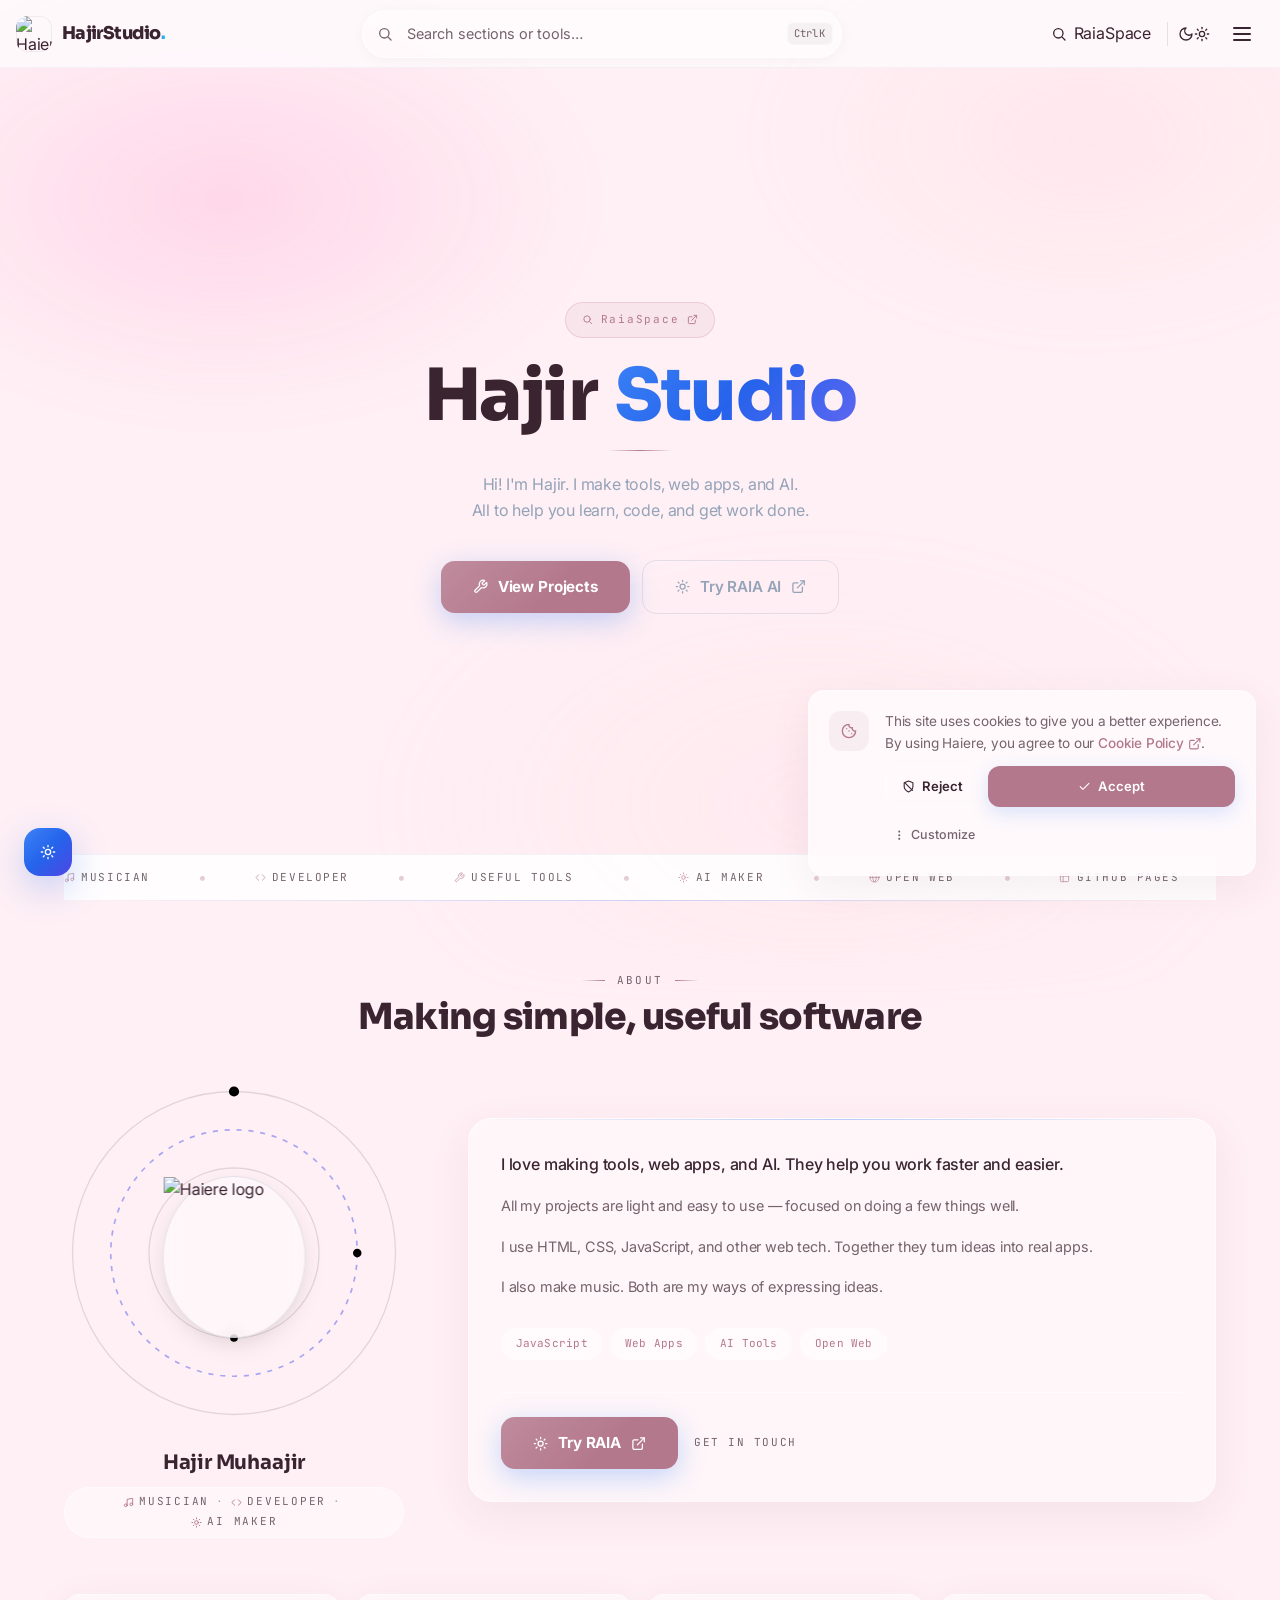
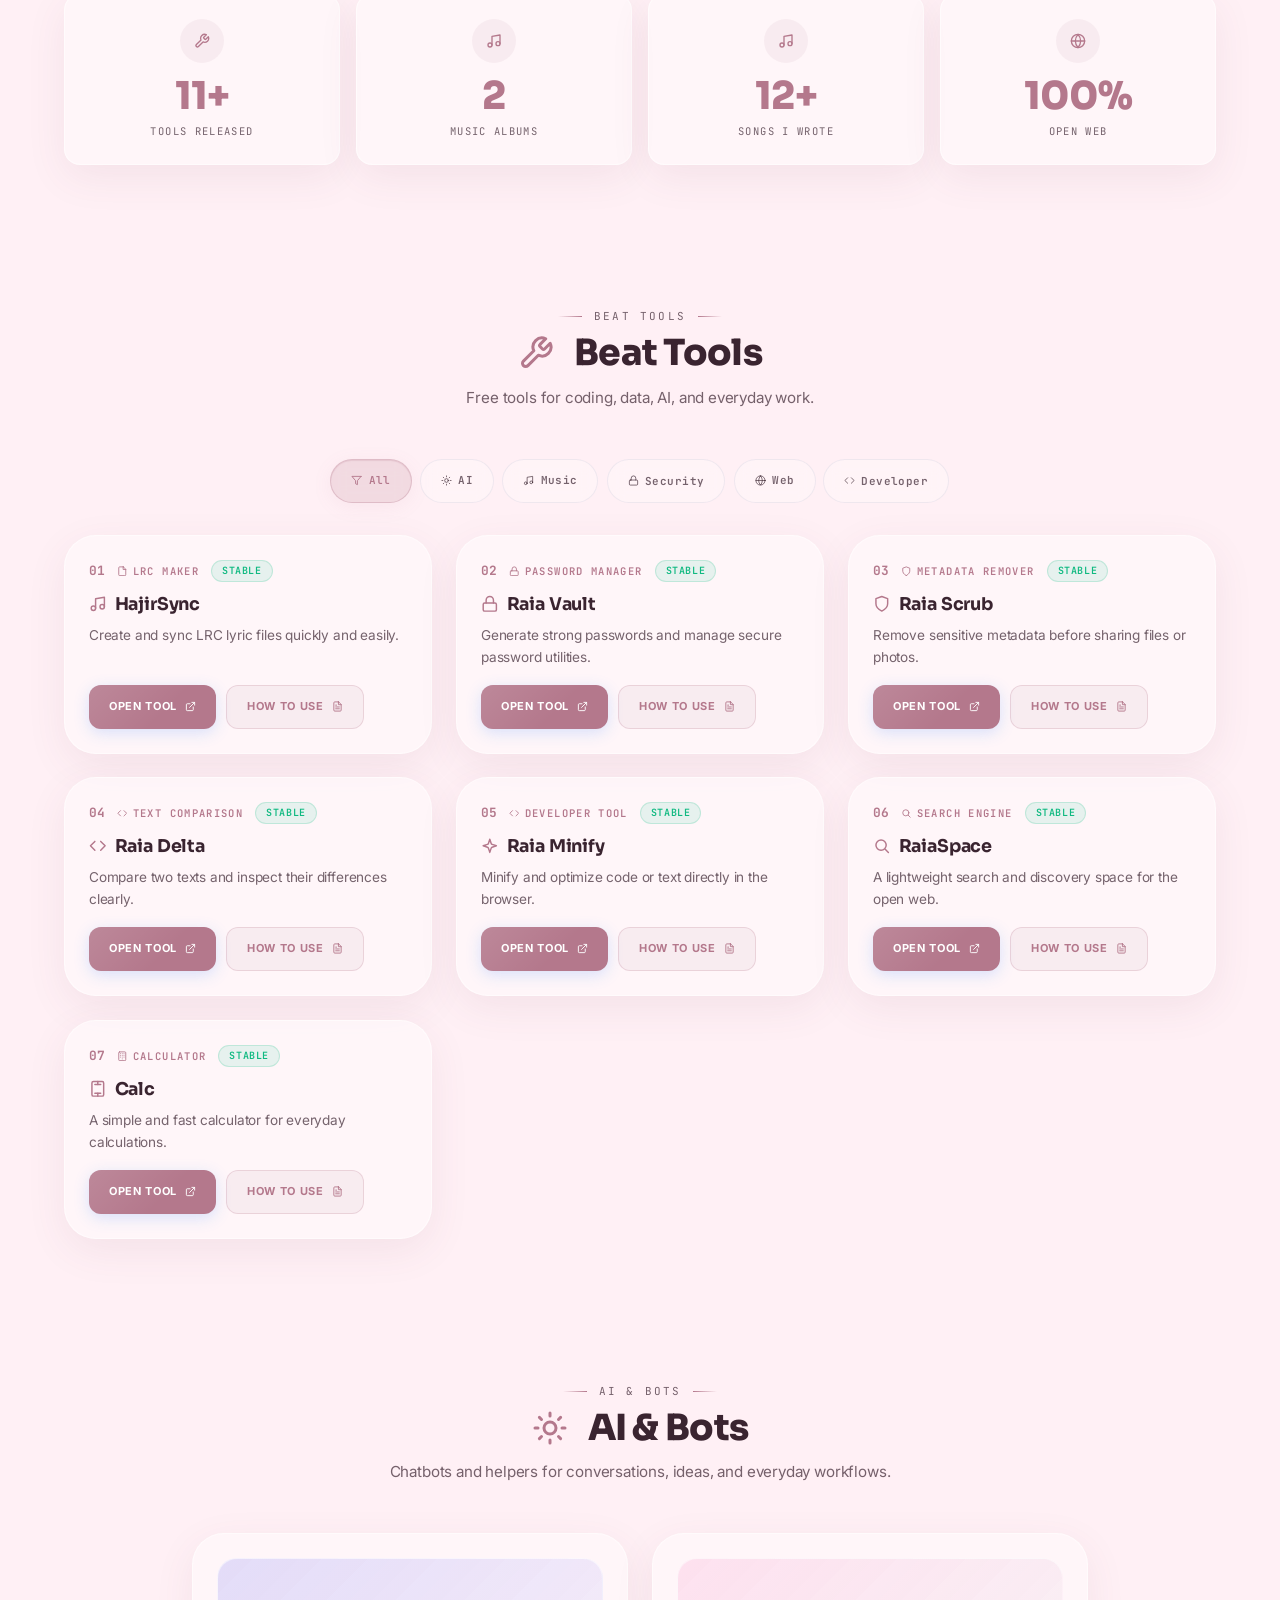
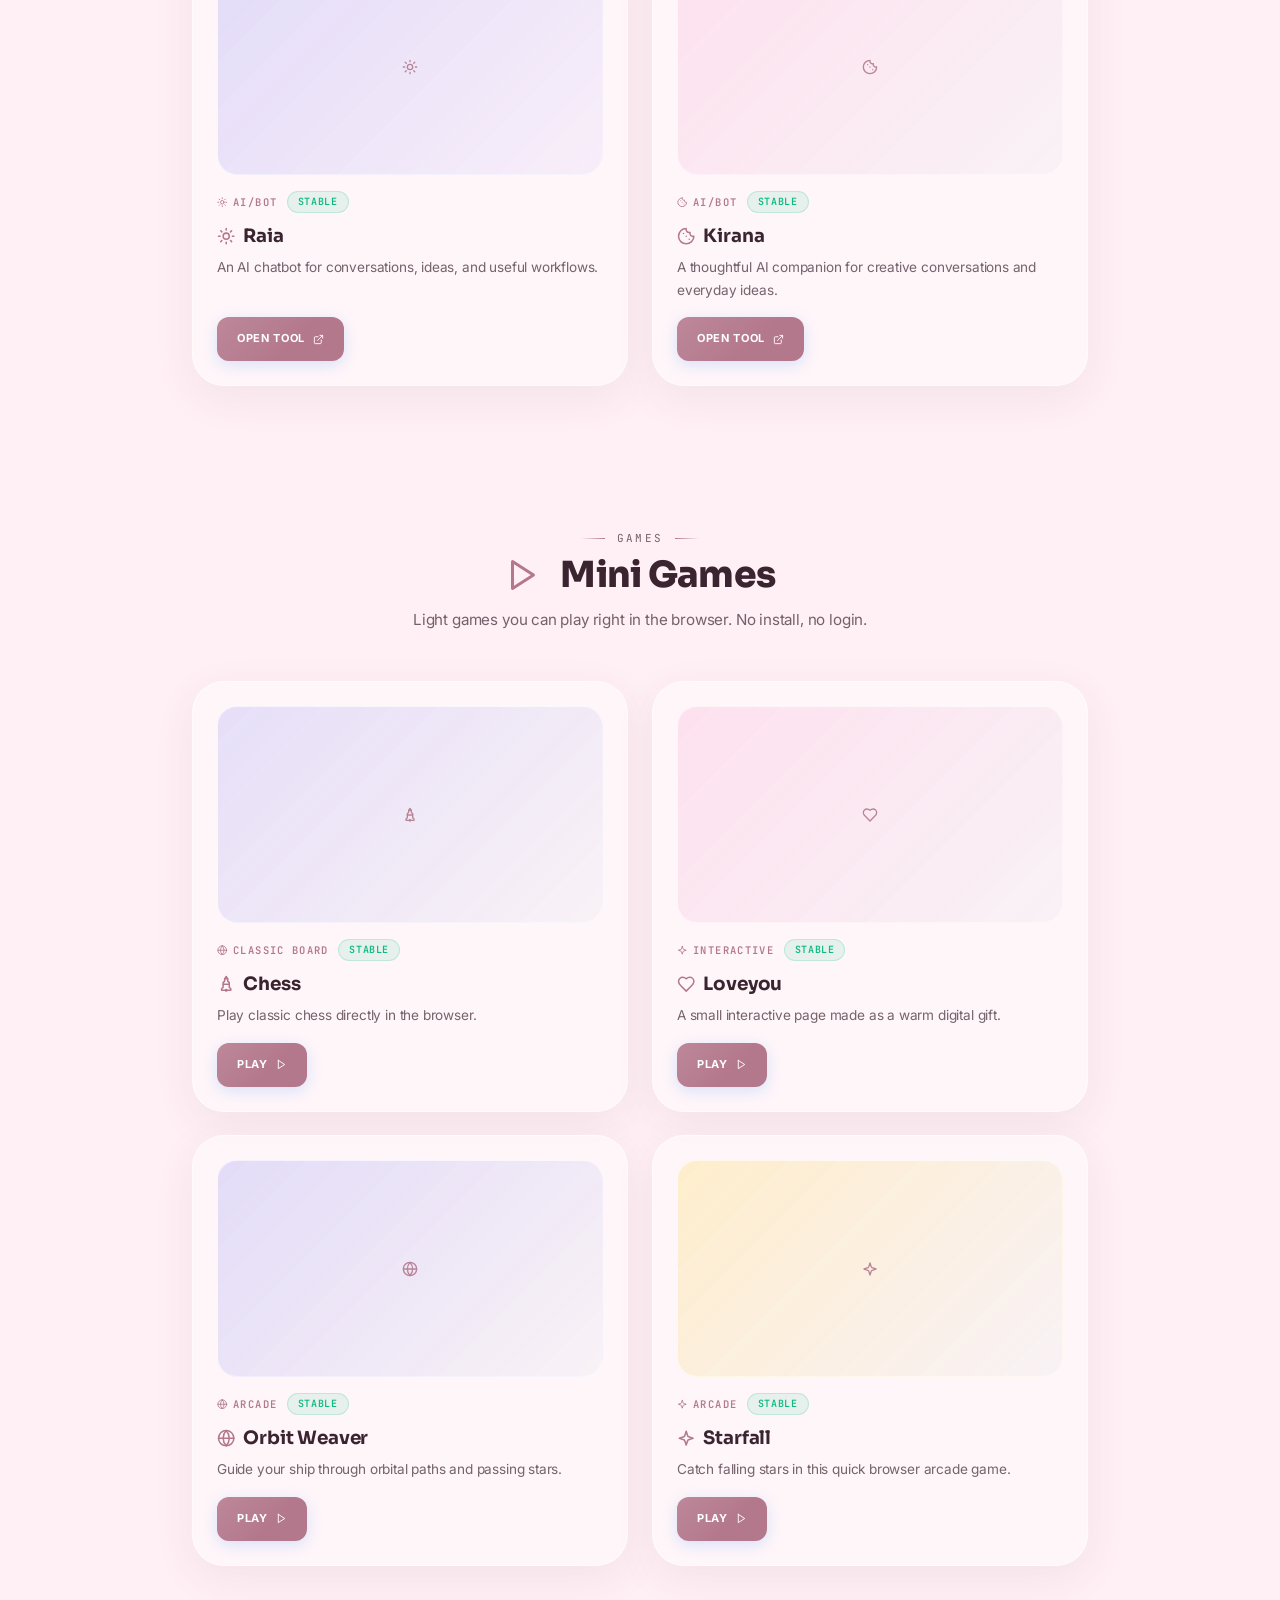
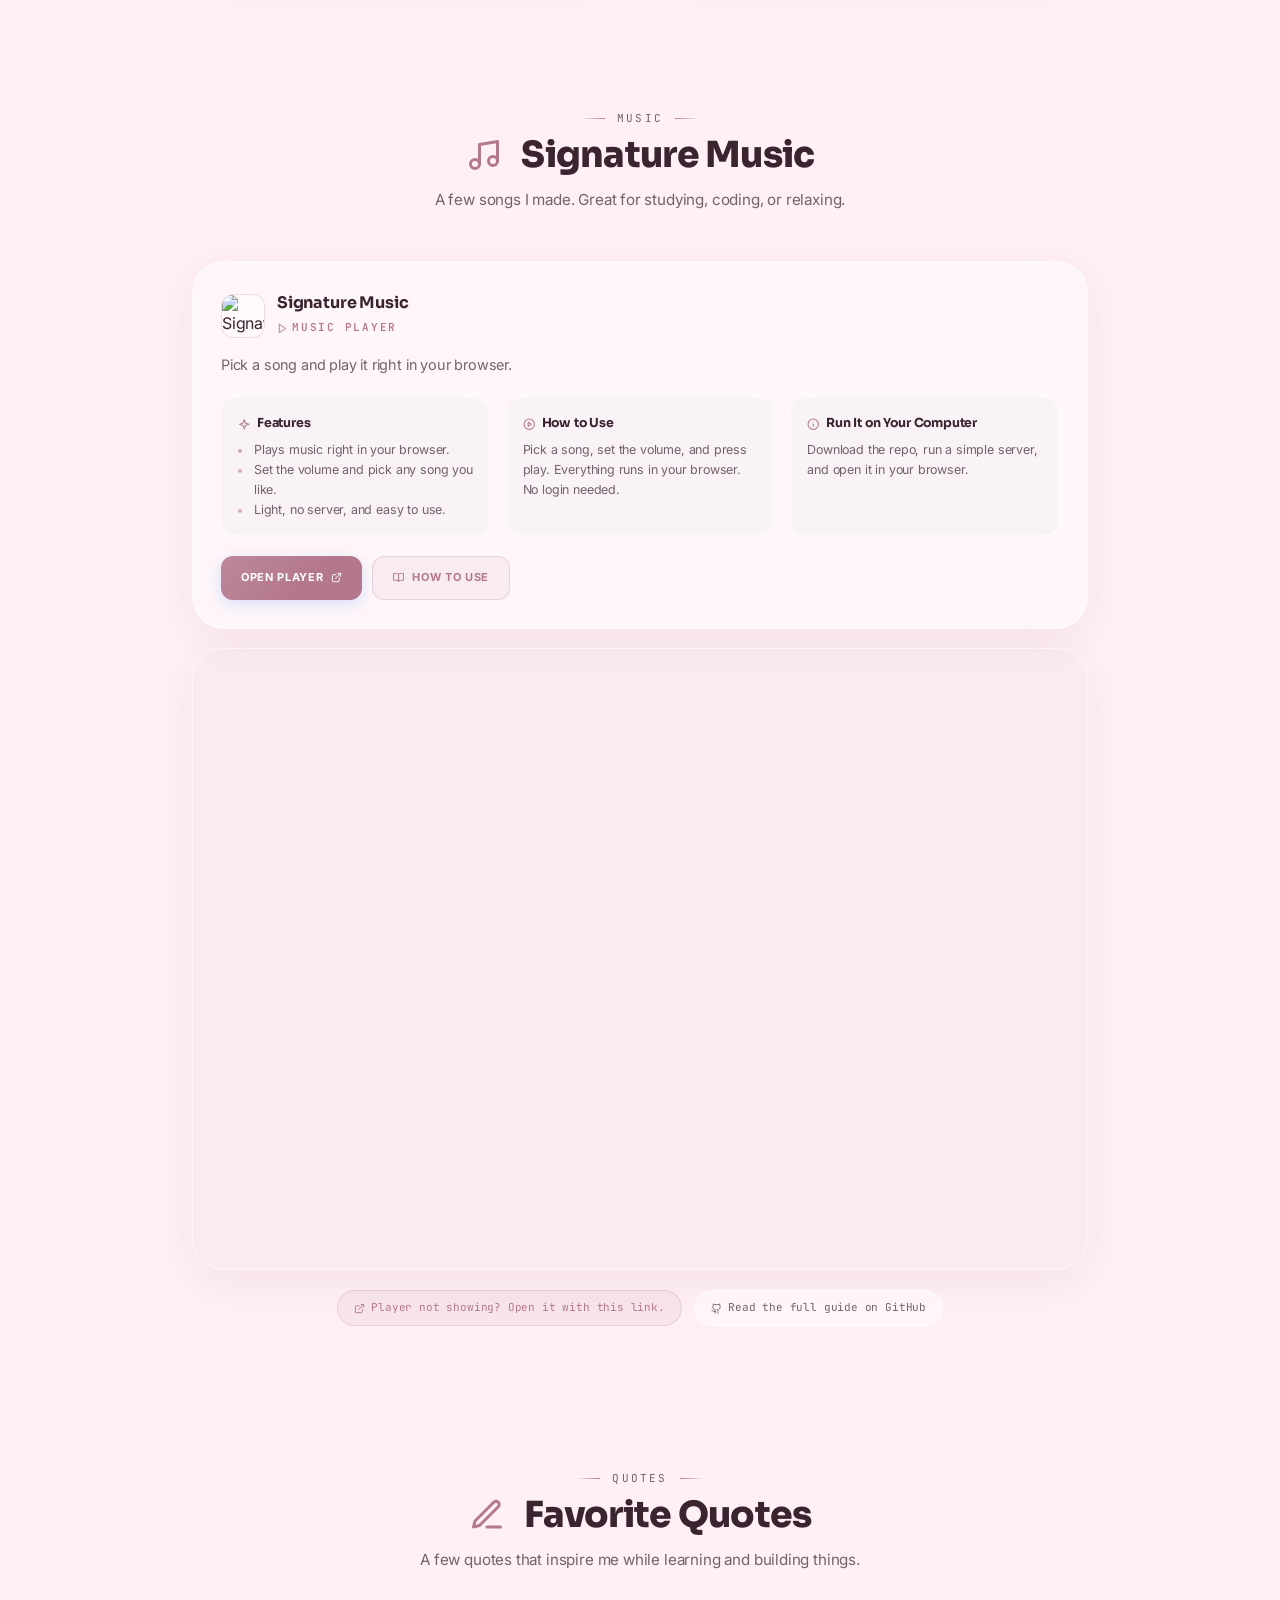
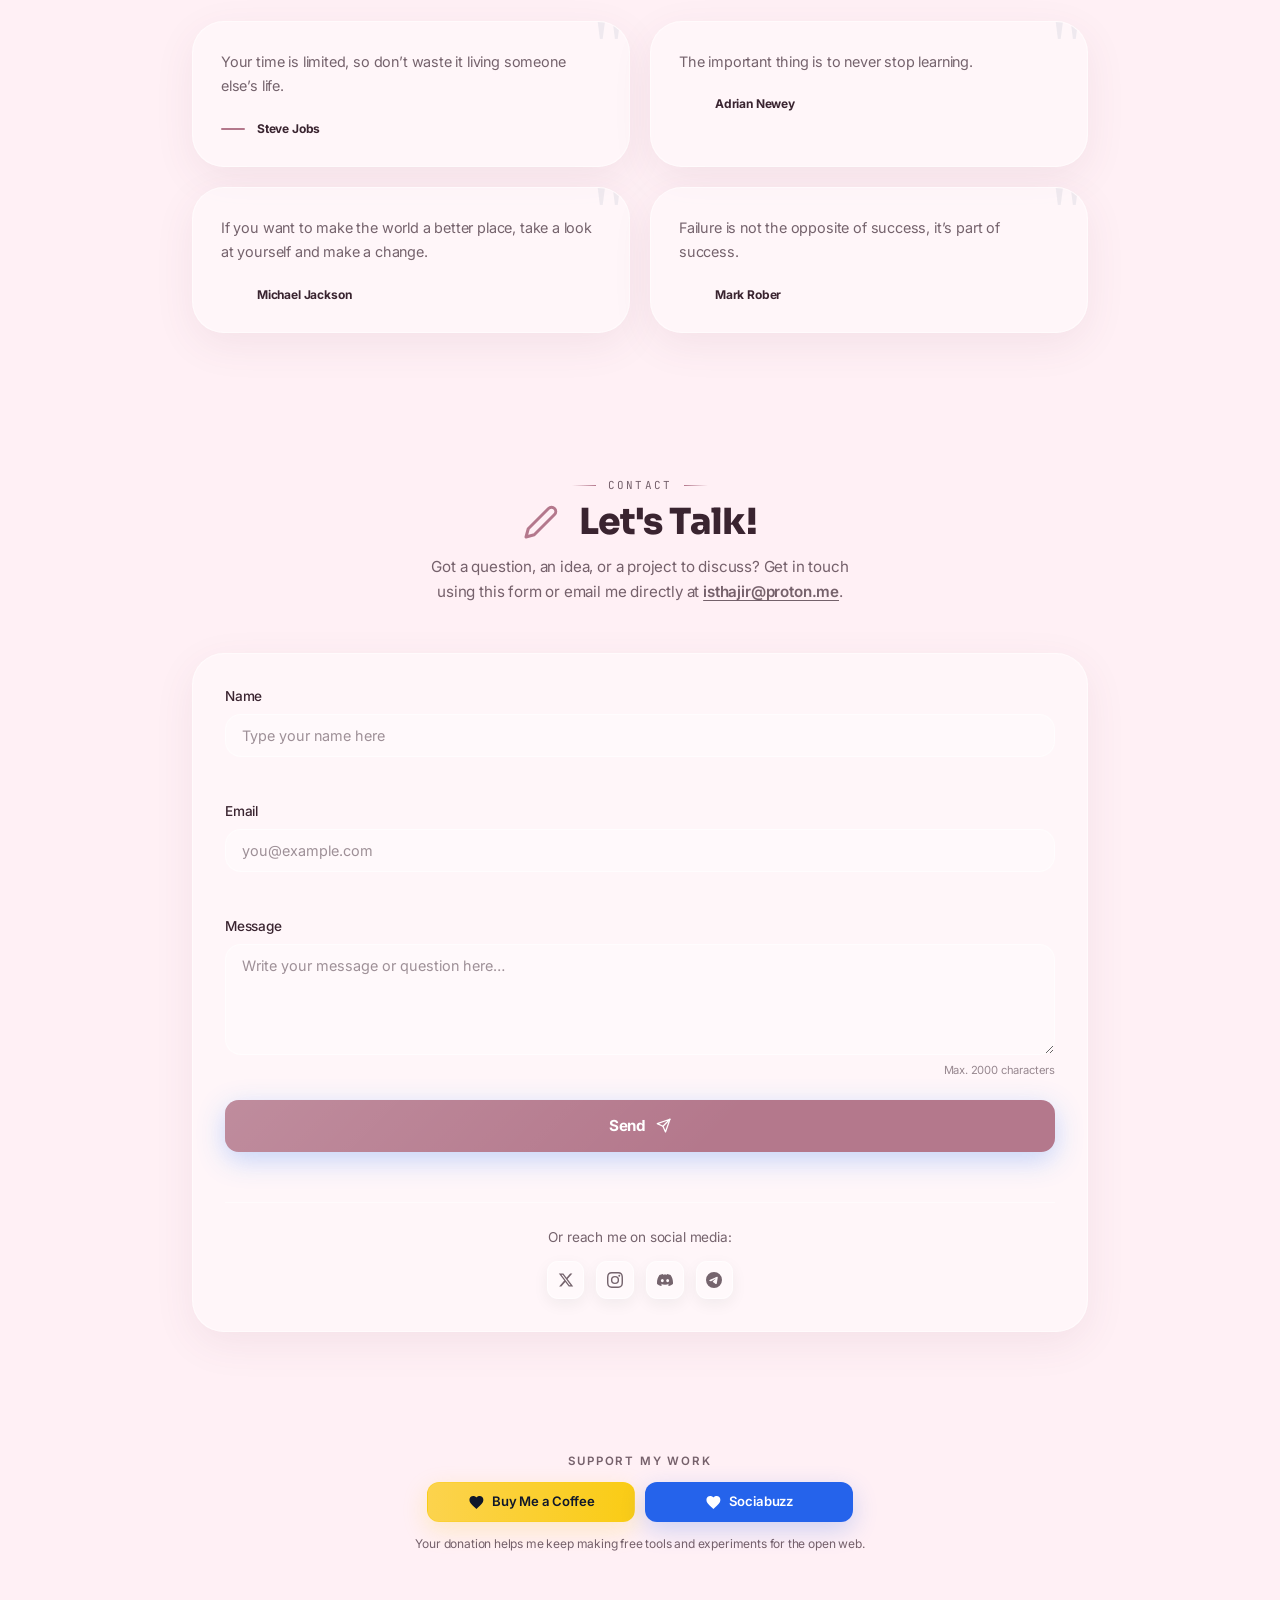
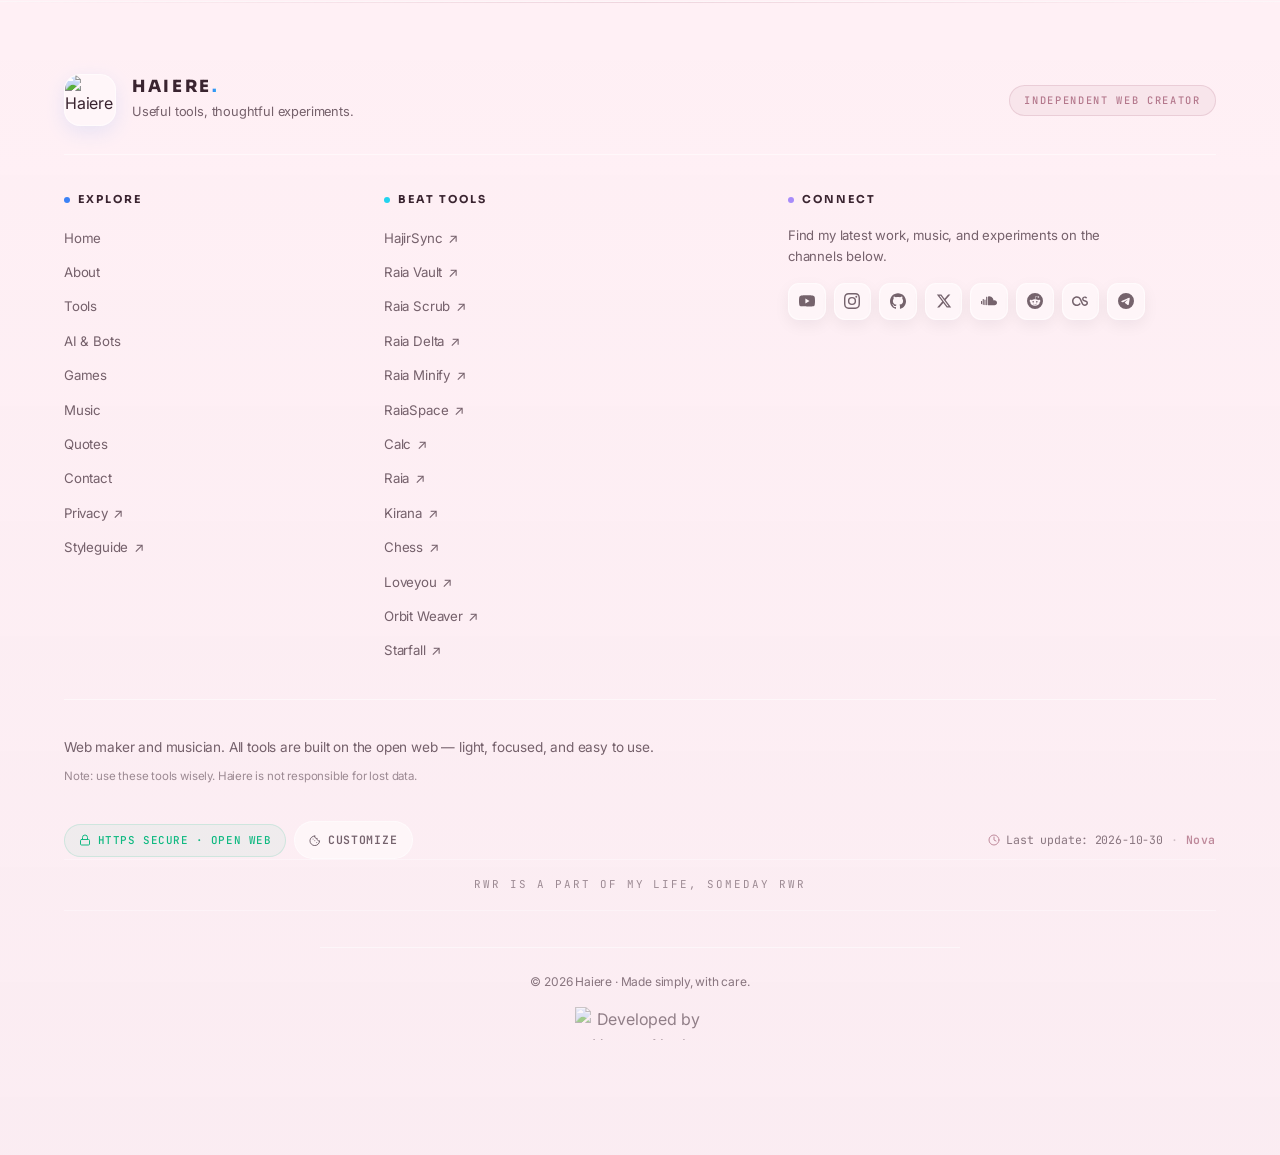
==== index.html @ 5e9ee9ae "Update last updated date in footer" ====
<!DOCTYPE html>
<html lang="en" class="dark">
<head>
  <!-- ============ CHARSET & VIEWPORT (MUST BE FIRST) ============ -->
  <meta charset="utf-8" />
  <meta name="viewport" content="width=device-width, initial-scale=1, viewport-fit=cover" />

<!-- ============ JS CLASS (early, prevents FOUC & safe fallback) ============ -->
<script>
  (function () {
    var html = document.documentElement;
    html.classList.add('js');
    setTimeout(function () {
      if (!window.__haiereReady) html.classList.remove('js');
    }, 2000);
  })();
</script>

  <!-- ============ PRIMARY SEO ============ -->
  <title>Hajir Muhaajir — Web Maker, AI Builder &amp; Free Tools | Haiere</title>
  <meta name="description" content="Hajir Muhaajir (Haiere) builds free web tools, open source projects, Raia AI &amp; Kirana chatbots, and Signature Music. Explore his work." />
  <meta name="author" content="Hajir Muhaajir" />
  <meta name="creator" content="Hajir Muhaajir" />
  <meta name="publisher" content="Haiere" />
  <meta name="robots" content="index, follow, max-image-preview:large, max-snippet:-1, max-video-preview:-1" />
  <meta name="keywords" content="hajir muhaajir, Haiere, web maker, free web tools, AI tools, Kirana AI, Raia AI, open source, LRC generator, password manager, signature music" />
  <link rel="canonical" href="https://hajir.is-a.dev/" />

  <!-- ============ LANGUAGE ALTERNATES ============ -->
  <link rel="alternate" hreflang="en" href="https://hajir.is-a.dev/" />
  <link rel="alternate" hreflang="id" href="https://hajir.is-a.dev/?lang=id" />
  <link rel="alternate" hreflang="x-default" href="https://hajir.is-a.dev/" />

  <!-- ============ OPEN GRAPH ============ -->
  <meta property="og:type" content="profile" />
  <meta property="og:site_name" content="Haiere" />
  <meta property="og:locale" content="en_US" />
  <meta property="og:locale:alternate" content="id_ID" />
  <meta property="og:url" content="https://hajir.is-a.dev/" />
  <meta property="og:title" content="Hajir Muhaajir — Web Maker, AI Builder &amp; Free Tools | Haiere" />
  <meta property="og:description" content="Free web tools, open source projects, Raia AI &amp; Kirana chatbots, and Signature Music — by Hajir Muhaajir." />
  <meta property="og:image" content="https://i.postimg.cc/GmWt2wch/H-blue.webp" />
  <meta property="og:image:secure_url" content="https://i.postimg.cc/GmWt2wch/H-blue.webp" />
  <meta property="og:image:type" content="image/webp" />
  <meta property="og:image:width" content="1200" />
  <meta property="og:image:height" content="630" />
  <meta property="og:image:alt" content="Blue letter H logo of Haiere, the personal studio of Hajir Muhaajir" />
  <meta property="og:profile:first_name" content="Hajir" />
  <meta property="og:profile:last_name" content="Muhaajir" />
  <meta property="og:profile:username" content="haierehere" />

  <!-- ============ TWITTER CARDS ============ -->
  <meta name="twitter:card" content="summary_large_image" />
  <meta name="twitter:title" content="Hajir Muhaajir — Web Maker, AI Builder &amp; Free Tools | Haiere" />
  <meta name="twitter:description" content="Free web tools, open source projects, AI chatbots, and music by Hajir Muhaajir." />
  <meta name="twitter:image" content="https://i.postimg.cc/GmWt2wch/H-blue.webp" />
  <meta name="twitter:image:alt" content="Blue letter H logo of Haiere, the personal studio of Hajir Muhaajir" />
  <meta name="twitter:creator" content="@haierehere" />
  <meta name="twitter:site" content="@haierehere" />

  <!-- ============ THEME & PWA ============ -->
  <meta name="theme-color" content="#0A192F" media="(prefers-color-scheme: dark)" />
  <meta name="theme-color" content="#FBE9EF" media="(prefers-color-scheme: light)" />
  <meta name="color-scheme" content="dark light" />
  <meta name="application-name" content="Haiere" />
  <meta name="apple-mobile-web-app-title" content="Haiere" />
  <meta name="mobile-web-app-capable" content="yes" />
  <meta name="apple-mobile-web-app-capable" content="yes" />
  <meta name="apple-mobile-web-app-status-bar-style" content="black-translucent" />
  <link rel="manifest" href="/manifest.webmanifest" />

  <!-- ============ ICONS ============ -->
  <link rel="icon" type="image/webp" href="https://i.postimg.cc/8PJ0bhb1/H-haiere.webp" />
  <link rel="apple-touch-icon" href="https://i.postimg.cc/8PJ0bhb1/H-haiere.webp" />

  <!-- ============ PERFORMANCE HINTS ============ -->
  <link rel="preconnect" href="https://fonts.googleapis.com" />
  <link rel="preconnect" href="https://fonts.gstatic.com" crossorigin />
  <link rel="preconnect" href="https://i.postimg.cc" crossorigin />
  <link rel="dns-prefetch" href="https://signature-music.vercel.app" />
  <link rel="dns-prefetch" href="https://raia-ai.netlify.app" />

  <!-- ============ FONTS ============ -->
  <link rel="stylesheet" href="https://fonts.googleapis.com/css2?family=Inter:opsz,wght@14..32,300;14..32,400;14..32,500;14..32,600;14..32,700;14..32,800&family=JetBrains+Mono:wght@400;500;600;700&family=Sora:wght@400;500;600;700;800&display=swap" />

  <!-- ============ GOOGLE TAG MANAGER ============ -->
  <script>
    (function (w, d, s, l, i) {
      w[l] = w[l] || [];
      w[l].push({ "gtm.start": new Date().getTime(), event: "gtm.js" });
      var firstScript = d.getElementsByTagName(s)[0];
      var script = d.createElement(s);
      var dataLayerParam = l !== "dataLayer" ? "&l=" + l : "";
      script.async = true;
      script.src = "https://www.googletagmanager.com/gtm.js?id=" + i + dataLayerParam;
      firstScript.parentNode.insertBefore(script, firstScript);
    })(window, document, "script", "dataLayer", "GTM-PGGWCSD5");
  </script>

  <!-- ============ STRUCTURED DATA ============ -->
  <script type="application/ld+json">
  {
    "@context": "https://schema.org",
    "@graph": [
      {
        "@type": "Person",
        "@id": "https://hajir.is-a.dev/#person",
        "name": "Hajir Muhaajir",
        "alternateName": ["Haiere", "hajir muhaajir"],
        "url": "https://hajir.is-a.dev/",
        "image": {
          "@type": "ImageObject",
          "url": "https://i.postimg.cc/GmWt2wch/H-blue.webp",
          "width": 1200,
          "height": 630
        },
        "jobTitle": ["Web Maker", "Software Builder", "AI Builder", "Musician"],
        "description": "Web maker and AI builder from Indonesia who creates free web tools, open source projects, AI chatbots, and digital music.",
        "nationality": { "@type": "Country", "name": "Indonesia" },
        "knowsAbout": [
          "Web Development",
          "JavaScript",
          "HTML",
          "CSS",
          "Artificial Intelligence",
          "Chatbot Architecture",
          "Open Source",
          "Music Production"
        ],
        "sameAs": [
          "https://github.com/haiere",
          "https://www.instagram.com/muhaajirere",
          "https://www.youtube.com/@hajirstein",
          "https://soundcloud.com/haiere",
          "https://x.com/haierehere",
          "https://t.me/reregera"
        ]
      },
      {
        "@type": "WebSite",
        "@id": "https://hajir.is-a.dev/#website",
        "url": "https://hajir.is-a.dev/",
        "name": "Haiere",
        "alternateName": "Hajir Muhaajir",
        "description": "Portfolio of Hajir Muhaajir — free web tools, open source projects, AI chatbots, and digital music.",
        "inLanguage": ["en-US", "id-ID"],
        "publisher": { "@id": "https://hajir.is-a.dev/#person" },
        "potentialAction": {
          "@type": "SearchAction",
          "target": "https://hajir.is-a.dev/?q={search_term_string}",
          "query-input": "required name=search_term_string"
        }
      },
      {
        "@type": "BreadcrumbList",
        "@id": "https://hajir.is-a.dev/#breadcrumb",
        "itemListElement": [
          { "@type": "ListItem", "position": 1, "name": "Home", "item": "https://hajir.is-a.dev/" },
          { "@type": "ListItem", "position": 2, "name": "About", "item": "https://hajir.is-a.dev/#about" },
          { "@type": "ListItem", "position": 3, "name": "Tools", "item": "https://hajir.is-a.dev/#tools" },
          { "@type": "ListItem", "position": 4, "name": "AI & Bots", "item": "https://hajir.is-a.dev/#ai-bots" },
          { "@type": "ListItem", "position": 5, "name": "Games", "item": "https://hajir.is-a.dev/#games" },
          { "@type": "ListItem", "position": 6, "name": "Music", "item": "https://hajir.is-a.dev/#music" },
          { "@type": "ListItem", "position": 7, "name": "Quotes", "item": "https://hajir.is-a.dev/#quotes" },
          { "@type": "ListItem", "position": 8, "name": "Contact", "item": "https://hajir.is-a.dev/#contact" }
        ]
      },
      {
        "@type": "ItemList",
        "@id": "https://hajir.is-a.dev/#tools",
        "name": "Beat Tools by Haiere",
        "itemListElement": [
          { "@type": "SoftwareApplication", "name": "HajirSync", "url": "https://hajirsync.haiere.workers.dev/", "applicationCategory": "MultimediaApplication", "operatingSystem": "Web", "offers": { "@type": "Offer", "price": "0", "priceCurrency": "USD" } },
          { "@type": "SoftwareApplication", "name": "Raia Vault", "url": "https://raia-vault.haiere.workers.dev/", "applicationCategory": "SecurityApplication", "operatingSystem": "Web", "offers": { "@type": "Offer", "price": "0", "priceCurrency": "USD" } },
          { "@type": "SoftwareApplication", "name": "Raia Scrub", "url": "https://raia-scrub.haiere.workers.dev/", "applicationCategory": "SecurityApplication", "operatingSystem": "Web", "offers": { "@type": "Offer", "price": "0", "priceCurrency": "USD" } },
          { "@type": "SoftwareApplication", "name": "Raia Delta", "url": "https://raia-delta.haiere.workers.dev/", "applicationCategory": "UtilitiesApplication", "operatingSystem": "Web", "offers": { "@type": "Offer", "price": "0", "priceCurrency": "USD" } },
          { "@type": "SoftwareApplication", "name": "Raia Minify", "url": "https://raiaminify.haiere.workers.dev/", "applicationCategory": "DeveloperApplication", "operatingSystem": "Web", "offers": { "@type": "Offer", "price": "0", "priceCurrency": "USD" } },
          { "@type": "SoftwareApplication", "name": "RaiaSpace", "url": "https://raiaspace.haiere.workers.dev", "applicationCategory": "SearchApplication", "operatingSystem": "Web", "offers": { "@type": "Offer", "price": "0", "priceCurrency": "USD" } },
          { "@type": "SoftwareApplication", "name": "Calc", "url": "https://hajir.is-a.dev/calc", "applicationCategory": "UtilitiesApplication", "operatingSystem": "Web", "offers": { "@type": "Offer", "price": "0", "priceCurrency": "USD" } }
        ]
      },
      {
        "@type": "ItemList",
        "@id": "https://hajir.is-a.dev/#ai-bots",
        "name": "AI & Bots by Haiere",
        "itemListElement": [
          { "@type": "SoftwareApplication", "name": "Raia", "url": "https://raia-ai.netlify.app/", "applicationCategory": "AIApplication", "operatingSystem": "Web", "offers": { "@type": "Offer", "price": "0", "priceCurrency": "USD" } },
          { "@type": "SoftwareApplication", "name": "Kirana", "url": "https://hajir.is-a.dev/kirana", "applicationCategory": "AIApplication", "operatingSystem": "Web", "offers": { "@type": "Offer", "price": "0", "priceCurrency": "USD" } }
        ]
      },
      {
        "@type": "ItemList",
        "@id": "https://hajir.is-a.dev/#games",
        "name": "Mini Games by Haiere",
        "itemListElement": [
          { "@type": "SoftwareApplication", "name": "Chess", "url": "https://hajir.is-a.dev/chess", "applicationCategory": "GameApplication", "operatingSystem": "Web", "offers": { "@type": "Offer", "price": "0", "priceCurrency": "USD" } },
          { "@type": "SoftwareApplication", "name": "Loveyou", "url": "https://hajir.is-a.dev/loveyou", "applicationCategory": "GameApplication", "operatingSystem": "Web", "offers": { "@type": "Offer", "price": "0", "priceCurrency": "USD" } },
          { "@type": "SoftwareApplication", "name": "Orbit Weaver", "url": "https://hajir.is-a.dev/game/orbit-weaver.html", "applicationCategory": "GameApplication", "operatingSystem": "Web", "offers": { "@type": "Offer", "price": "0", "priceCurrency": "USD" } },
          { "@type": "SoftwareApplication", "name": "Starfall", "url": "https://hajir.is-a.dev/game/starfall.html", "applicationCategory": "GameApplication", "operatingSystem": "Web", "offers": { "@type": "Offer", "price": "0", "priceCurrency": "USD" } }
        ]
      },
      {
        "@type": "FAQPage",
        "@id": "https://hajir.is-a.dev/#faq",
        "mainEntity": [
          {
            "@type": "Question",
            "name": "Who is Hajir Muhaajir?",
            "acceptedAnswer": {
              "@type": "Answer",
              "text": "Hajir Muhaajir is a web maker and AI builder who creates lightweight tools, web apps, and AI that help people work faster. He builds mainly with HTML, CSS, and JavaScript."
            }
          },
          {
            "@type": "Question",
            "name": "What is Haiere?",
            "acceptedAnswer": {
              "@type": "Answer",
              "text": "Haiere is the personal studio of Hajir Muhaajir — a collection of free web tools, open source projects, AI chatbots, and music, built for the open web."
            }
          },
          {
            "@type": "Question",
            "name": "Are the Beat Tools free to use?",
            "acceptedAnswer": {
              "@type": "Answer",
              "text": "Yes. Every tool in the Beat Tools section is free to use and runs entirely in the browser."
            }
          },
          {
            "@type": "Question",
            "name": "What is Raia AI?",
            "acceptedAnswer": {
              "@type": "Answer",
              "text": "Raia AI is an AI chatbot by Haiere for conversations, ideas, and useful workflows."
            }
          },
          {
            "@type": "Question",
            "name": "What is Kirana?",
            "acceptedAnswer": {
              "@type": "Answer",
              "text": "Kirana is a thoughtful AI companion by Haiere for creative conversations and everyday ideas."
            }
          },
          {
            "@type": "Question",
            "name": "How does Signature Music work?",
            "acceptedAnswer": {
              "@type": "Answer",
              "text": "Signature Music is a lightweight in-browser music player — pick a song from the list, set the volume, and hit play. No login or backend is required."
            }
          }
        ]
      }
    ]
  }
  </script>
</head>

<!-- ============ SVG SPRITE (Raia + shared symbols) ============ -->
<svg width="0" height="0" style="position:absolute;overflow:hidden" aria-hidden="true" focusable="false">
  <defs>
    <symbol id="raia" viewBox="0 0 24 24">
      <circle cx="12" cy="12" r="4"/>
      <path d="M12 2v2M12 20v2M4.93 4.93l1.41 1.41M17.66 17.66l1.41 1.41M2 12h2M20 12h2M4.93 19.07l1.41-1.41M17.66 6.34l1.41-1.41"/>
    </symbol>
  </defs>
</svg>

<!-- ============ TAILWIND CONFIG ============ -->
<script src="https://cdn.tailwindcss.com"></script>
<script>
  window.tailwind = window.tailwind || {};
  tailwind.config = {
    darkMode: 'class',
    theme: {
      extend: {
        fontFamily: {
          sans: ['Inter', 'system-ui', 'sans-serif'],
          mono: ['JetBrains Mono', 'monospace'],
          display: ['Sora', 'Inter', 'system-ui', 'sans-serif'],
        },
        colors: {
          accent: '#B4788C',
          'accent-dim': 'rgba(180,120,140,0.16)',
          'accent-border': 'rgba(180,120,140,0.22)',
          dark: { bg: '#0A192F', surface: '#0B1E33', surface2: '#0d2338' },
          blue: {
            50:'#FCF1F5',100:'#FBE4EE',200:'#F6CFE0',300:'#EDB0CB',
            400:'#7FD8CB',500:'#C79A6B',600:'#B4788C',700:'#96566C',
            800:'#7A4257',900:'#5C3142',950:'#3A2430',
          },
          slate: { 50:'#FBF0F5',100:'#F6E2EC',900:'#0B1E33',950:'#0A192F' },
        },
      },
    },
  };
</script>

<!-- ============ THEME PERSISTENCE ============ -->
<script>
  (function () {
    var saved = null;
    try { saved = localStorage.getItem('theme'); } catch (e) {}
    var prefersDark = window.matchMedia('(prefers-color-scheme: dark)').matches;
    if (saved === 'dark' || (!saved && prefersDark)) {
      document.documentElement.classList.add('dark');
    } else if (saved === 'light') {
      document.documentElement.classList.remove('dark');
    }
  })();
</script>

<!-- ============ AURORA THEME: early data-theme (derived from .dark, no flash) ============ -->
<script>
  (function () {
    var d = document.documentElement, saved = null;
    try { saved = localStorage.getItem('theme'); } catch (e) {}
    var prefersDark = window.matchMedia && window.matchMedia('(prefers-color-scheme: dark)').matches;
    if (!saved && !prefersDark) d.classList.remove('dark');
    d.setAttribute('data-theme', d.classList.contains('dark') ? 'night' : 'day');
  })();
</script>

<!-- ============ AURORA Nova: perf tier ============ -->
<script>
  (function () {
    var d = document.documentElement;
    var reduce = window.matchMedia && window.matchMedia('(prefers-reduced-motion: reduce)').matches;
    var coarse = window.matchMedia && window.matchMedia('(pointer: coarse)').matches;
    var conn = navigator.connection || {};
    var mem = navigator.deviceMemory || 0;
    var cores = navigator.hardwareConcurrency || 0;
    var tier = 'premium';
    if (reduce || conn.saveData === true || (mem && mem <= 2) || (cores && cores <= 2)) tier = 'eco';
    else if (coarse || (mem && mem <= 4) || (cores && cores <= 4)) tier = 'normal';
    d.setAttribute('data-perf', tier);
  })();
</script>

<style id="critical-fallback">
/* --- Icon sizing safety net --- */
svg[data-icon] { width: 1em; height: 1em; flex-shrink: 0; display: inline-block; vertical-align: middle; }

/* --- Fixed header --- */
#nav { position: fixed; top: 0; left: 0; right: 0; height: 68px; z-index: 50; }
.header-inner { display: flex; align-items: center; justify-content: space-between; gap: 0.75rem; height: 100%; padding: 0 1rem; max-width: 1280px; margin: 0 auto; }

/* --- Header brand --- */
#nav a[href="#hero"] { display: inline-flex; align-items: center; gap: 0.6rem; flex-shrink: 0; }
#nav .logo-img { width: 36px; height: 36px; object-fit: contain; }

/* --- Header actions --- */
#nav > .header-inner > div:last-child { display: flex; align-items: center; gap: 0.25rem; flex-shrink: 0; }
#raiaspace-nav-btn, #theme-toggle, #menu-btn { display: inline-flex; align-items: center; justify-content: center; height: 44px; min-width: 44px; border-radius: 0.75rem; }
#raiaspace-nav-btn { padding: 0 0.75rem; gap: 0.4rem; width: auto; }

/* --- Header search: hidden on mobile --- */
.header-search { display: none; }
@media (min-width: 860px) { .header-search { display: flex; } }

/* --- Hamburger --- */
.hamburger { position: relative; width: 18px; height: 14px; display: inline-block; }
.hamburger span { position: absolute; left: 0; width: 100%; height: 2px; border-radius: 2px; background: currentColor; transition: transform 0.22s, opacity 0.22s; }
.hamburger span:nth-child(1) { top: 0; }
.hamburger span:nth-child(2) { top: 6px; }
.hamburger span:nth-child(3) { top: 12px; }

/* --- Hero --- */
#hero { min-height: 100svh; display: flex; align-items: center; justify-content: center; padding: 5rem 1.25rem 4rem; text-align: center; position: relative; overflow: hidden; }
#hero h1 { font-family: 'Sora', 'Inter', system-ui, sans-serif; font-weight: 800; font-size: clamp(2.25rem, 7vw, 4.5rem); line-height: 0.95; letter-spacing: -0.02em; margin: 0; }
#hero p[data-i18n="hero_desc"] { margin: 1.25rem auto 2.25rem; max-width: 36rem; font-size: 1rem; line-height: 1.65; color: #94A3B8; }

/* --- Hero action buttons --- */
#hero .hero-cta { display: flex; flex-direction: column; gap: 0.75rem; align-items: center; }
@media (min-width: 640px) { #hero .hero-cta { flex-direction: row; } }
.btn-primary, .btn-secondary { display: inline-flex; align-items: center; justify-content: center; gap: 0.6rem; min-height: 52px; padding: 14px 32px; border-radius: 14px; font-weight: 700; font-size: 0.95rem; text-decoration: none; cursor: pointer; width: 100%; }
.btn-primary { background: var(--accent); color: #fff; border: none; }
.btn-secondary { background: transparent; border: 1.5px solid rgba(148, 163, 184, 0.25); color: #94A3B8; }
@media (min-width: 640px) { .btn-primary, .btn-secondary { width: auto; min-width: 150px; } }

/* --- Section rhythm --- */
section { padding-left: 1.25rem; padding-right: 1.25rem; }
section > * { max-width: 72rem; margin-left: auto; margin-right: auto; }

/* --- Tools grid --- */
#tools-container { display: grid; grid-template-columns: 1fr; gap: 1rem; list-style: none; padding: 0; margin: 0; }
@media (min-width: 640px) { #tools-container { grid-template-columns: repeat(2, 1fr); gap: 1.5rem; } }
@media (min-width: 1024px) { #tools-container { grid-template-columns: repeat(3, 1fr); } }
.tool-card { display: flex; flex-direction: column; padding: 1.25rem; border-radius: 2rem; }
@media (min-width: 640px) { .tool-card { padding: 1.5rem; } }

/* --- AI/Bots & Games grids --- */
.ai-bots-grid, .games-grid { display: grid; grid-template-columns: 1fr; gap: 1.25rem; }
@media (min-width: 640px) { .ai-bots-grid, .games-grid { grid-template-columns: repeat(2, 1fr); gap: 1.5rem; } }

/* --- Quotes grid --- */
#quotes .quotes-grid { display: grid; grid-template-columns: 1fr; gap: 1.25rem; }
@media (min-width: 768px) { #quotes .quotes-grid { grid-template-columns: repeat(2, 1fr); } }

/* --- Stats grid --- */
#about .stats-grid { display: grid; grid-template-columns: repeat(2, 1fr); gap: 0.75rem; }
@media (min-width: 640px) { #about .stats-grid { grid-template-columns: repeat(4, 1fr); gap: 1rem; } }

/* --- Footer columns --- */
footer .footer-grid { display: grid; grid-template-columns: repeat(2, 1fr); gap: 3rem 2rem; }
@media (min-width: 1024px) { footer .footer-grid { grid-template-columns: 0.8fr 1fr 1.4fr; gap: 4rem; } }

/* --- Utility safeties --- */
@media (max-width: 639px) { .sm\:inline, .sm\:block { display: none; } }
@media (min-width: 640px) { .sm\:inline { display: inline; } .sm\:block { display: block; } }

/* --- Drawer --- */
#nav-drawer { position: fixed; top: 0; right: 0; width: 300px; max-width: 85vw; height: 100vh; z-index: 60; transform: translateX(100%); transition: transform 0.35s cubic-bezier(0.22, 1, 0.36, 1); }
#nav-drawer.open { transform: translateX(0); }
#drawer-overlay { position: fixed; inset: 0; z-index: 55; opacity: 0; pointer-events: none; transition: opacity 0.3s ease; }
#drawer-overlay.active { opacity: 1; pointer-events: auto; }

/* --- Floating UI --- */
#raia-button { position: fixed; bottom: 1.5rem; left: 1.5rem; z-index: 50; width: 48px; height: 48px; border-radius: 1rem; display: inline-flex; align-items: center; justify-content: center; }
#back-top { position: fixed; bottom: 1.5rem; right: 1.5rem; z-index: 50; width: 48px; height: 48px; border-radius: 1rem; display: inline-flex; align-items: center; justify-content: center; opacity: 0; pointer-events: none; transition: opacity 0.3s, transform 0.3s; }
#back-top[aria-hidden="false"] { opacity: 1; pointer-events: auto; }
#scroll-progress { position: fixed; top: 0; left: 0; height: 3px; width: 100%; transform: scaleX(0); transform-origin: left; z-index: 60; pointer-events: none; }
#toast-container { position: fixed; bottom: 6rem; right: 1.5rem; z-index: 70; display: flex; flex-direction: column; align-items: flex-end; gap: 0.625rem; width: min(92vw, 22rem); pointer-events: none; }
@media (min-width: 640px) { #toast-container { bottom: 1.5rem; } }

/* --- Cookie banner --- */
#cookieBanner { position: fixed; bottom: 1.5rem; left: 50%; transform: translate(-50%, 150%); width: calc(100% - 2rem); max-width: 28rem; z-index: 100; opacity: 0; pointer-events: none; transition: transform 0.5s, opacity 0.5s; }
@media (min-width: 640px) { #cookieBanner { left: auto; right: 1.5rem; transform: translateY(150%); } }
#cookieBanner.show { transform: translate(-50%, 0); opacity: 1; pointer-events: auto; }
@media (min-width: 640px) { #cookieBanner.show { transform: translateY(0); } }
#cookieBanner.hide { transform: translate(-50%, 150%); opacity: 0; }
@media (min-width: 640px) { #cookieBanner.hide { transform: translateY(150%); } }

/* --- Mobile polish --- */
html { -webkit-text-size-adjust: 100%; }
@media (max-width: 640px) {
  .grain-overlay { opacity: 0.02; }
  .mesh-field { opacity: 0.5; }
}
</style>

<link rel="stylesheet" href="style.css" />
<link rel="stylesheet" href="aurora.css" />
</head>

<body class="overflow-x-hidden">

<!-- Google Tag Manager (noscript) -->
<noscript>
  <iframe src="https://www.googletagmanager.com/ns.html?id=GTM-PGGWCSD5"
          height="0" width="0" style="display:none;visibility:hidden" title="Google Tag Manager"></iframe>
</noscript>

<!-- ============================================================
     GLOBAL UI ELEMENTS
============================================================ -->

<!-- ============ AURORA THEME LAYERS ============ -->
<div id="aurora-bg" aria-hidden="true">
  <div class="aurora"></div>
  <div class="stars stars-back"></div>
  <div class="stars stars-mid"></div>
  <div class="stars stars-front"></div>
  <div class="meteors"></div>
</div>
<div class="spotlight" aria-hidden="true"></div>
<canvas id="fx" aria-hidden="true"></canvas>

<a href="#hero" class="skip-link" data-i18n="skip_to_main">Skip to main content</a>

<div class="grain-overlay" aria-hidden="true"></div>
<div id="scroll-progress" aria-hidden="true"></div>
<div id="toast-container" aria-live="polite" aria-atomic="true"></div>

<!-- RAIA floating button -->
<a
  id="raia-button"
  class="group/raia"
  href="https://raia-ai.netlify.app/"
  target="_blank"
  rel="noopener noreferrer"
  aria-label="Open RAIA AI"
  data-i18n-label="raia_open"
>
  <svg class="relative h-5 w-5 transition-transform duration-300 group-hover/raia:scale-110" data-icon="raia" aria-hidden="true"></svg>
  <span class="tooltip" data-i18n="raia_try" aria-hidden="true">Try RAIA AI</span>
</a>


<!-- ============================================================
     HEADER
============================================================ -->

<header id="nav" class="glass-nav">
  <div class="header-inner">

    <a href="#hero" class="group/header" aria-label="Haiere - Home" data-i18n-label="home_label">
      <span class="brand-logo-wrap">
        <img
          id="logo-header"
          class="logo-img"
          src="https://i.postimg.cc/GmWt2wch/H-blue.webp"
          alt="Haiere logo"
          data-i18n-alt="logo_alt"
          loading="eager"
          fetchpriority="high"
          decoding="async"
          width="36"
          height="36"
        />
      </span>
      <span class="brand-text">HajirStudio<span class="brand-dot">.</span></span>
    </a>

    <div id="header-search" class="header-search" role="search">
      <svg class="header-search-icon" data-icon="ic14" aria-hidden="true"></svg>
      <input
        id="header-search-input"
        class="header-search-field"
        type="text"
        autocomplete="off"
        spellcheck="false"
        placeholder="Search sections or tools…"
        data-i18n-placeholder="search_placeholder"
        aria-label="Search sections and tools"
        aria-expanded="false"
        aria-controls="header-search-results"
        role="combobox"
        aria-autocomplete="list"
      />
      <span class="header-search-hint" aria-hidden="true">
        <span id="header-search-key">Ctrl</span>K
      </span>
      <button
        id="header-search-clear"
        class="header-search-clear"
        type="button"
        aria-label="Clear search"
        data-i18n-label="search_clear"
      >
        <svg data-icon="ic05" aria-hidden="true"></svg>
      </button>
      <div id="header-search-results" class="header-search-results" role="listbox"></div>
    </div>

    <div class="header-actions">

      <a
        id="raiaspace-nav-btn"
        class="group/raiaspace"
        href="https://raiaspace.haiere.workers.dev"
        target="_blank"
        rel="noopener noreferrer"
        aria-label="Search on RaiaSpace"
        title="RaiaSpace"
      >
        <svg class="h-5 w-5 flex-shrink-0" data-icon="ic14" aria-hidden="true"></svg>
        <span class="hidden text-sm font-medium sm:inline">RaiaSpace</span>
      </a>

      <span class="header-divider" aria-hidden="true"></span>

      <button
        id="theme-toggle"
        class="theme-btn"
        type="button"
        aria-label="Change theme"
        data-i18n-label="toggle_theme"
        title="Change theme"
      >
        <svg class="theme-icon theme-icon-sun h-5 w-5" data-icon="ic02" aria-hidden="true"></svg>
        <svg class="theme-icon theme-icon-moon h-5 w-5" data-icon="ic03" aria-hidden="true"></svg>
      </button>

      <button
        id="menu-btn"
        class="menu-btn"
        type="button"
        aria-label="Open menu"
        data-i18n-label="open_menu"
        aria-expanded="false"
        aria-controls="nav-drawer"
        title="Menu"
      >
        <span class="hamburger" aria-hidden="true">
          <span></span><span></span><span></span>
        </span>
      </button>
    </div>

  </div>
</header>


<!-- ============================================================
     NAVIGATION DRAWER
============================================================ -->

<div id="drawer-overlay" aria-hidden="true"></div>

<nav
  id="nav-drawer"
  role="dialog"
  aria-modal="true"
  aria-hidden="true"
  aria-label="Main navigation"
  aria-labelledby="drawer-title"
>
  <div class="drawer-inner">

    <div class="drawer-header">
      <div class="flex items-center gap-2.5">
        <span class="brand-logo-wrap brand-logo-wrap--sm">
          <img
            class="logo-img"
            src="https://i.postimg.cc/GmWt2wch/H-blue.webp"
            alt="Haiere logo"
            data-i18n-alt="logo_alt"
            loading="eager"
            decoding="async"
            width="36"
            height="36"
          />
        </span>
        <h2 id="drawer-title" class="brand-text brand-text--sm">HajirStudio<span class="brand-dot">.</span></h2>
      </div>

      <button
        id="drawer-close"
        class="icon-btn"
        type="button"
        aria-label="Close menu"
        data-i18n-label="close_menu"
      >
        <svg class="h-5 w-5" data-icon="ic05" aria-hidden="true"></svg>
      </button>
    </div>

    <section class="drawer-support" aria-labelledby="drawer-support-title">
      <h3 id="drawer-support-title" class="drawer-support-title" data-i18n="support_title">Support My Work</h3>
      <div class="flex gap-2">
        <a class="support-btn support-btn--coffee" href="https://buymeacoffee.com/hajirstudio" target="_blank" rel="noopener noreferrer">
          <svg class="h-4 w-4" viewBox="0 0 24 24" fill="currentColor" aria-hidden="true"><path d="M12 21.35l-1.45-1.32C5.4 15.36 2 12.28 2 8.5 2 5.42 4.42 3 7.5 3c1.74 0 3.41.81 4.5 2.09C13.09 3.81 14.76 3 16.5 3 19.58 3 22 5.42 22 8.5c0 3.78-3.4 6.86-8.55 11.54L12 21.35z" /></svg>
          <span data-i18n="donate_coffee">Coffee</span>
        </a>
        <a class="support-btn support-btn--buzz" href="https://sociabuzz.com/HajirStudio" target="_blank" rel="noopener noreferrer">
          <svg class="h-4 w-4" viewBox="0 0 24 24" fill="currentColor" aria-hidden="true"><path d="M12 21.35l-1.45-1.32C5.4 15.36 2 12.28 2 8.5 2 5.42 4.42 3 7.5 3c1.74 0 3.41.81 4.5 2.09C13.09 3.81 14.76 3 16.5 3 19.58 3 22 5.42 22 8.5c0 3.78-3.4 6.86-8.55 11.54L12 21.35z" /></svg>
          <span data-i18n="donate_buzz">Buzz</span>
        </a>
      </div>
    </section>

    <div class="drawer-nav">
      <a href="#about" class="drawer-item nav-link" data-section="about">
        <span class="drawer-icon"><svg class="h-4 w-4" data-icon="ic06" aria-hidden="true"></svg></span>
        <span data-i18n="nav_about">About</span>
      </a>
      <a href="#tools" class="drawer-item nav-link" data-section="tools">
        <span class="drawer-icon"><svg class="h-4 w-4" data-icon="ic09" aria-hidden="true"></svg></span>
        <span data-i18n="nav_tools">Tools</span>
      </a>
      <a href="#ai-bots" class="drawer-item nav-link" data-section="ai-bots">
        <span class="drawer-icon"><svg class="h-4 w-4" data-icon="raia" aria-hidden="true"></svg></span>
        <span data-i18n="nav_ai_bots">AI &amp; Bots</span>
      </a>
      <a href="#games" class="drawer-item nav-link" data-section="games">
        <span class="drawer-icon"><svg class="h-4 w-4" data-icon="ic20" aria-hidden="true"></svg></span>
        <span data-i18n="nav_games">Games</span>
      </a>
      <a href="#music" class="drawer-item nav-link" data-section="music">
        <span class="drawer-icon"><svg class="h-4 w-4" data-icon="ic07" aria-hidden="true"></svg></span>
        <span data-i18n="nav_music">Music</span>
      </a>
      <a href="#quotes" class="drawer-item nav-link" data-section="quotes">
        <span class="drawer-icon"><svg class="h-4 w-4" data-icon="ic08" aria-hidden="true"></svg></span>
        <span data-i18n="nav_quotes">Quotes</span>
      </a>
      <a href="#contact" class="drawer-item nav-link" data-section="contact">
        <span class="drawer-icon"><svg class="h-4 w-4" data-icon="ic10" aria-hidden="true"></svg></span>
        <span data-i18n="nav_contact">Contact</span>
      </a>
    </div>

    <hr class="drawer-divider" />

    <div class="drawer-nav">
      <a href="https://github.com/haiere" class="drawer-item" target="_blank" rel="noopener noreferrer" aria-label="Open GitHub in a new tab">
        <span class="drawer-icon"><svg class="h-4 w-4" data-icon="ic11" aria-hidden="true"></svg></span>
        <span data-i18n="nav_github">GitHub</span>
        <span class="drawer-external"><svg class="h-3 w-3" data-icon="ic12" aria-hidden="true"></svg></span>
      </a>
      <a href="https://raia-ai.netlify.app/" class="drawer-item" target="_blank" rel="noopener noreferrer" aria-label="Open RAIA AI in a new tab">
        <span class="drawer-icon"><svg class="h-4 w-4" data-icon="raia" aria-hidden="true"></svg></span>
        <span data-i18n="nav_raia">RAIA</span>
        <span class="drawer-external"><svg class="h-3 w-3" data-icon="ic12" aria-hidden="true"></svg></span>
      </a>
      <a href="https://hajir.is-a.dev/kirana" class="drawer-item" target="_blank" rel="noopener noreferrer" aria-label="Open Kirana in a new tab">
        <span class="drawer-icon"><svg class="h-4 w-4" data-icon="ic37" aria-hidden="true"></svg></span>
        <span data-i18n="nav_kirana">Kirana</span>
        <span class="drawer-external"><svg class="h-3 w-3" data-icon="ic12" aria-hidden="true"></svg></span>
      </a>
    </div>

    <hr class="drawer-divider" />

    <div class="drawer-lang-wrap" role="group" aria-label="Language selection">
      <span class="lang-label" data-i18n="nav_language">Language</span>
      <div class="lang-switch">
        <button class="lang-btn" type="button" data-lang="id" aria-pressed="false">ID</button>
        <button class="lang-btn active" type="button" data-lang="en" aria-pressed="true">EN</button>
      </div>
    </div>

    <hr class="drawer-divider" />

    <button
      id="reopenCookieSettingsBtnDrawer"
      class="cookie-reopen-btn mx-4"
      type="button"
      aria-label="Open cookie settings"
      data-i18n-label="cookie_settings_reopen_label"
    >
      <svg class="h-3.5 w-3.5" data-icon="ic37" aria-hidden="true"></svg>
      <span data-i18n="cookie_customize">Customize</span>
    </button>

    <div class="p-4">
      <div class="drawer-tagline">
        <svg class="mt-0.5 h-5 w-5 flex-shrink-0" data-icon="ic13" aria-hidden="true"></svg>
        <span data-i18n="nav_tagline">Tools, AI, and apps for learning and everyday work</span>
      </div>
    </div>

    <div class="drawer-footer">
      <a href="https://hajir.is-a.dev/raia-footer/#privacy" class="drawer-footer-link" target="_blank" rel="noopener noreferrer" data-i18n="nav_privacy_policy">Privacy Policy</a>
      <span class="drawer-footer-sep" aria-hidden="true">·</span>
      <a href="https://hajir.is-a.dev/raia-footer/#terms" class="drawer-footer-link" target="_blank" rel="noopener noreferrer" data-i18n="nav_terms">Terms &amp; Conditions</a>
    </div>

  </div>
</nav>


<!-- ============================================================
     1. HERO
============================================================ -->

<section id="hero">
  <div class="mesh-field" aria-hidden="true">
    <span class="mesh-blob m1"></span>
    <span class="mesh-blob m2"></span>
    <span class="mesh-blob m3"></span>
  </div>
  <div id="hero-spotlight" class="hero-spotlight" aria-hidden="true"></div>
  <div class="hero-fade" aria-hidden="true"></div>

  <div class="hero-content">
    <a
      href="https://raiaspace.haiere.workers.dev"
      class="hero-badge group/badge"
      target="_blank"
      rel="noopener noreferrer"
      aria-label="Search on RaiaSpace"
    >
      <svg class="h-3.5 w-3.5" data-icon="ic14" aria-hidden="true"></svg>
      <span>RaiaSpace</span>
      <svg class="h-2.5 w-2.5 opacity-50" data-icon="ic12" aria-hidden="true"></svg>
    </a>

    <h1 class="hero-title">
      <span class="hero-title-1" data-i18n="hero_title_1">Hajir</span>
      <span class="hero-title-2" data-i18n="hero_title_2">Studio</span>
    </h1>

    <p class="hero-rule" aria-hidden="true"></p>

    <p class="hero-desc" data-i18n="hero_desc">
      Hi! I'm Hajir. I make tools, web apps, and AI. All to help you learn, code, and get work done.
    </p>

    <div class="hero-cta">
      <a href="#tools" class="btn-primary group/cta1">
        <svg class="h-4 w-4" data-icon="ic09" aria-hidden="true"></svg>
        <span data-i18n="hero_cta1">View Projects</span>
      </a>
      <a href="https://raia-ai.netlify.app/" class="btn-secondary group/cta2" target="_blank" rel="noopener noreferrer">
        <svg class="h-4 w-4" data-icon="raia" aria-hidden="true"></svg>
        <span data-i18n="hero_cta2">Try RAIA AI</span>
        <svg class="ml-1 h-3 w-3 opacity-60" data-icon="ic12" aria-hidden="true"></svg>
      </a>
    </div>
  </div>

  <div class="hero-ticker" aria-hidden="true">
    <div class="ticker-track">
      <span class="ticker-item"><svg class="h-2.5 w-2.5" data-icon="ic07" aria-hidden="true"></svg><span data-i18n="ticker_musician">Musician</span></span>
      <span class="ticker-sep">•</span>
      <span class="ticker-item"><svg class="h-2.5 w-2.5" data-icon="ic15" aria-hidden="true"></svg><span data-i18n="ticker_developer">Developer</span></span>
      <span class="ticker-sep">•</span>
      <span class="ticker-item"><svg class="h-2.5 w-2.5" data-icon="ic09" aria-hidden="true"></svg><span data-i18n="ticker_useful">Useful Tools</span></span>
      <span class="ticker-sep">•</span>
      <span class="ticker-item"><svg class="h-2.5 w-2.5" data-icon="raia" aria-hidden="true"></svg><span data-i18n="ticker_ai">AI Maker</span></span>
      <span class="ticker-sep">•</span>
      <span class="ticker-item"><svg class="h-2.5 w-2.5" data-icon="ic16" aria-hidden="true"></svg><span data-i18n="ticker_openweb">Open Web</span></span>
      <span class="ticker-sep">•</span>
      <span class="ticker-item"><svg class="h-2.5 w-2.5" data-icon="ic17" aria-hidden="true"></svg><span data-i18n="ticker_github">GitHub Pages</span></span>
      <span class="ticker-sep">•</span>
      <span class="ticker-item"><svg class="h-2.5 w-2.5" data-icon="ic18" aria-hidden="true"></svg><span data-i18n="ticker_creative">Fun Tech</span></span>
    </div>
  </div>
</section>


<!-- ============================================================
     2. ABOUT
============================================================ -->

<section id="about" class="section section--soft" aria-labelledby="about-title">
  <div class="about-glow" aria-hidden="true"></div>
  <div class="section-topline" aria-hidden="true"></div>

  <div class="section-inner">
    <header class="section-header reveal">
      <p class="eyebrow">
        <span class="eyebrow-line" aria-hidden="true"></span>
        <span data-i18n="about_eyebrow">About</span>
        <span class="eyebrow-line eyebrow-line--r" aria-hidden="true"></span>
      </p>
      <h2 id="about-title" class="section-title">
        <span data-i18n="about_title">Making simple, useful software</span>
      </h2>
    </header>

    <div class="about-grid">
      <div class="reveal">
        <div class="orbit">
          <svg viewBox="0 0 400 400" aria-hidden="true" focusable="false">
            <g class="orbit-group outer">
              <circle class="ring ring-b" cx="200" cy="200" r="190"></circle>
              <circle class="node node-outer" cx="200" cy="10" r="6"></circle>
            </g>
            <g class="orbit-group middle">
              <circle class="ring ring-a" cx="200" cy="200" r="145"></circle>
              <circle class="node node-middle" cx="345" cy="200" r="5"></circle>
            </g>
            <g class="orbit-group inner">
              <circle class="ring ring-c" cx="200" cy="200" r="100"></circle>
              <circle class="node node-inner" cx="200" cy="300" r="4.5"></circle>
            </g>
          </svg>
          <div class="orbit-center" aria-hidden="true">
            <img
              class="logo-img"
              src="https://i.postimg.cc/GmWt2wch/H-blue.webp"
              alt=""
              data-i18n-alt="logo_alt"
              loading="lazy"
              decoding="async"
              width="160"
              height="160"
            />
          </div>
        </div>

        <div class="about-name">
          <h3 class="about-name-title">Hajir Muhaajir</h3>
          <p class="about-roles">
            <span class="about-role">
              <svg class="h-2.5 w-2.5" data-icon="ic07" aria-hidden="true"></svg>
              <span data-i18n="about_role_musician">Musician</span>
            </span>
            <span class="about-role-sep" aria-hidden="true">·</span>
            <span class="about-role">
              <svg class="h-2.5 w-2.5" data-icon="ic15" aria-hidden="true"></svg>
              <span data-i18n="about_role_developer">Developer</span>
            </span>
            <span class="about-role-sep" aria-hidden="true">·</span>
            <span class="about-role">
              <svg class="h-2.5 w-2.5" data-icon="raia" aria-hidden="true"></svg>
              <span data-i18n="about_role_ai">AI Maker</span>
            </span>
          </p>
        </div>
      </div>

      <article class="reveal glass-card about-card">
        <span class="card-topline" aria-hidden="true"></span>
        <div class="about-card-body">
          <p class="about-card-lead" data-i18n="about_p1">
            I love making tools, web apps, and AI. They help you work faster and easier.
          </p>
          <p data-i18n="about_p2">
            All my projects are light and easy to use — focused on doing a few things well.
          </p>
          <p data-i18n="about_p3">
            I use HTML, CSS, JavaScript, and other web tech. Together they turn ideas into real apps.
          </p>
          <p data-i18n="about_p4">
            I also make music. Both are my ways of expressing ideas.
          </p>
        </div>

        <ul class="about-tags" aria-label="Focus areas">
          <li class="glass-pill">JavaScript</li>
          <li class="glass-pill">Web Apps</li>
          <li class="glass-pill">AI Tools</li>
          <li class="glass-pill">Open Web</li>
        </ul>

        <div class="about-card-actions">
          <a href="https://raia-ai.netlify.app/" class="btn-primary group/raia" target="_blank" rel="noopener noreferrer">
            <svg class="h-4 w-4" data-icon="raia" aria-hidden="true"></svg>
            <span data-i18n="about_cta">Try RAIA</span>
            <svg class="ml-1 h-3 w-3 opacity-60" data-icon="ic12" aria-hidden="true"></svg>
          </a>
          <a href="#contact" class="btn-link" data-i18n="about_cta_secondary">Get in touch</a>
        </div>
      </article>
    </div>

    <div class="reveal stats-grid">
      <div class="stat-card glass-card">
        <div class="stat-icon"><svg class="h-5 w-5" data-icon="ic09" aria-hidden="true"></svg></div>
        <div class="stat-number" data-count="11" data-suffix="+">0</div>
        <div class="stat-label" data-i18n="stat_tools_label">Tools Released</div>
      </div>
      <div class="stat-card glass-card">
        <div class="stat-icon"><svg class="h-5 w-5" data-icon="ic07" aria-hidden="true"></svg></div>
        <div class="stat-number" data-count="2">0</div>
        <div class="stat-label" data-i18n="stat_albums_label">Music Albums</div>
      </div>
      <div class="stat-card glass-card">
        <div class="stat-icon"><svg class="h-5 w-5" data-icon="ic07" aria-hidden="true"></svg></div>
        <div class="stat-number" data-count="12" data-suffix="+">0</div>
        <div class="stat-label" data-i18n="stat_songs_label">Songs I Wrote</div>
      </div>
      <div class="stat-card glass-card">
        <div class="stat-icon"><svg class="h-5 w-5" data-icon="ic16" aria-hidden="true"></svg></div>
        <div class="stat-number" data-count="100" data-suffix="%">0</div>
        <div class="stat-label" data-i18n="stat_openweb_label">Open Web</div>
      </div>
    </div>
  </div>
</section>


<!-- ============================================================
     3. TOOLS
============================================================ -->

<section id="tools" class="section section--soft" aria-labelledby="tools-title">
  <div class="section-inner">
    <header class="section-header reveal">
      <p class="eyebrow">
        <span class="eyebrow-line" aria-hidden="true"></span>
        <span data-i18n="tools_eyebrow">Beat Tools</span>
        <span class="eyebrow-line eyebrow-line--r" aria-hidden="true"></span>
      </p>
      <h2 id="tools-title" class="section-title">
        <svg class="section-title-icon" data-icon="ic09" aria-hidden="true"></svg>
        <span data-i18n="tools_title">Beat Tools</span>
      </h2>
      <p class="section-subtitle" data-i18n="tools_subtitle">
        Free tools for coding, data, AI, and everyday work.
      </p>
    </header>

    <div class="reveal filter-bar" role="toolbar" aria-label="Filter tools">
      <button class="filter-btn active" type="button" data-filter="all" aria-pressed="true">
        <svg class="h-3.5 w-3.5" data-icon="ic23" aria-hidden="true"></svg>
        <span data-i18n="filter_all">All</span>
      </button>
      <button class="filter-btn" type="button" data-filter="ai" aria-pressed="false">
        <svg class="h-3.5 w-3.5" data-icon="raia" aria-hidden="true"></svg>
        <span data-i18n="filter_ai">AI</span>
      </button>
      <button class="filter-btn" type="button" data-filter="music" aria-pressed="false">
        <svg class="h-3.5 w-3.5" data-icon="ic07" aria-hidden="true"></svg>
        <span data-i18n="filter_music">Music</span>
      </button>
      <button class="filter-btn" type="button" data-filter="security" aria-pressed="false">
        <svg class="h-3.5 w-3.5" data-icon="ic13" aria-hidden="true"></svg>
        <span data-i18n="filter_security">Security</span>
      </button>
      <button class="filter-btn" type="button" data-filter="web" aria-pressed="false">
        <svg class="h-3.5 w-3.5" data-icon="ic16" aria-hidden="true"></svg>
        <span data-i18n="filter_web">Web</span>
      </button>
      <button class="filter-btn" type="button" data-filter="developer" aria-pressed="false">
        <svg class="h-3.5 w-3.5" data-icon="ic15" aria-hidden="true"></svg>
        <span data-i18n="filter_developer">Developer</span>
      </button>
    </div>

    <ol id="tools-container">

      <!-- 01. HAJIRSYNC -->
      <li class="tool-card reveal glass-card" data-category="music" data-repo="hajirsync">
        <div class="tool-meta">
          <span class="tool-number">01</span>
          <span class="tool-cat">
            <svg class="h-2.5 w-2.5" data-icon="ic24" aria-hidden="true"></svg>
            <span data-i18n="cat_lrc">LRC Maker</span>
          </span>
          <span class="status-badge-stable" data-i18n="status_stable">Stable</span>
        </div>
        <h3 class="tool-title">
          <svg class="h-4 w-4" data-icon="ic07" aria-hidden="true"></svg>
          HajirSync
        </h3>
        <p class="tool-desc" data-i18n="tool1_desc">Create and sync LRC lyric files quickly and easily.</p>
        <div class="tool-actions mt-auto">
          <a href="https://hajirsync.haiere.workers.dev/" class="tool-open-btn group/btn" target="_blank" rel="noopener noreferrer" aria-label="Open HajirSync in a new tab">
            <span data-i18n="tool_open">Open Tool</span>
            <svg class="h-3.5 w-3.5" data-icon="ic12" aria-hidden="true"></svg>
          </a>
          <button class="tool-docs-btn group/btn" type="button" data-repo="hajirsync" data-tool-name="HajirSync" aria-label="View HajirSync documentation">
            <span data-i18n="tool_docs">How to Use</span>
            <svg class="h-3.5 w-3.5" data-icon="ic33" aria-hidden="true"></svg>
          </button>
        </div>
      </li>

      <!-- 02. RAIA VAULT -->
      <li class="tool-card reveal glass-card" data-category="security" data-repo="raia-vault">
        <div class="tool-meta">
          <span class="tool-number">02</span>
          <span class="tool-cat">
            <svg class="h-2.5 w-2.5" data-icon="ic13" aria-hidden="true"></svg>
            <span data-i18n="cat_password">Password Manager</span>
          </span>
          <span class="status-badge-stable" data-i18n="status_stable">Stable</span>
        </div>
        <h3 class="tool-title">
          <svg class="h-4 w-4" data-icon="ic13" aria-hidden="true"></svg>
          Raia Vault
        </h3>
        <p class="tool-desc" data-i18n="tool2_desc">Generate strong passwords and manage secure password utilities.</p>
        <div class="tool-actions mt-auto">
          <a href="https://raia-vault.haiere.workers.dev/" class="tool-open-btn group/btn" target="_blank" rel="noopener noreferrer" aria-label="Open Raia Vault in a new tab">
            <span data-i18n="tool_open">Open Tool</span>
            <svg class="h-3.5 w-3.5" data-icon="ic12" aria-hidden="true"></svg>
          </a>
          <button class="tool-docs-btn group/btn" type="button" data-repo="raia-vault" data-tool-name="Raia Vault" aria-label="View Raia Vault documentation">
            <span data-i18n="tool_docs">How to Use</span>
            <svg class="h-3.5 w-3.5" data-icon="ic33" aria-hidden="true"></svg>
          </button>
        </div>
      </li>

      <!-- 03. RAIA SCRUB -->
      <li class="tool-card reveal glass-card" data-category="security" data-repo="raia-scrub">
        <div class="tool-meta">
          <span class="tool-number">03</span>
          <span class="tool-cat">
            <svg class="h-2.5 w-2.5" data-icon="ic25" aria-hidden="true"></svg>
            <span data-i18n="cat_metadata">Metadata Remover</span>
          </span>
          <span class="status-badge-stable" data-i18n="status_stable">Stable</span>
        </div>
        <h3 class="tool-title">
          <svg class="h-4 w-4" data-icon="ic25" aria-hidden="true"></svg>
          Raia Scrub
        </h3>
        <p class="tool-desc" data-i18n="tool3_desc">Remove sensitive metadata before sharing files or photos.</p>
        <div class="tool-actions mt-auto">
          <a href="https://raia-scrub.haiere.workers.dev/" class="tool-open-btn group/btn" target="_blank" rel="noopener noreferrer" aria-label="Open Raia Scrub in a new tab">
            <span data-i18n="tool_open">Open Tool</span>
            <svg class="h-3.5 w-3.5" data-icon="ic12" aria-hidden="true"></svg>
          </a>
          <button class="tool-docs-btn group/btn" type="button" data-repo="raia-scrub" data-tool-name="Raia Scrub" aria-label="View Raia Scrub documentation">
            <span data-i18n="tool_docs">How to Use</span>
            <svg class="h-3.5 w-3.5" data-icon="ic33" aria-hidden="true"></svg>
          </button>
        </div>
      </li>

      <!-- 04. RAIA DELTA -->
      <li class="tool-card reveal glass-card" data-category="developer" data-repo="raia-delta">
        <div class="tool-meta">
          <span class="tool-number">04</span>
          <span class="tool-cat">
            <svg class="h-2.5 w-2.5" data-icon="ic15" aria-hidden="true"></svg>
            <span data-i18n="cat_text">Text Comparison</span>
          </span>
          <span class="status-badge-stable" data-i18n="status_stable">Stable</span>
        </div>
        <h3 class="tool-title">
          <svg class="h-4 w-4" data-icon="ic15" aria-hidden="true"></svg>
          Raia Delta
        </h3>
        <p class="tool-desc" data-i18n="tool4_desc">Compare two texts and inspect their differences clearly.</p>
        <div class="tool-actions mt-auto">
          <a href="https://raia-delta.haiere.workers.dev/" class="tool-open-btn group/btn" target="_blank" rel="noopener noreferrer" aria-label="Open Raia Delta in a new tab">
            <span data-i18n="tool_open">Open Tool</span>
            <svg class="h-3.5 w-3.5" data-icon="ic12" aria-hidden="true"></svg>
          </a>
          <button class="tool-docs-btn group/btn" type="button" data-repo="raia-delta" data-tool-name="Raia Delta" aria-label="View Raia Delta documentation">
            <span data-i18n="tool_docs">How to Use</span>
            <svg class="h-3.5 w-3.5" data-icon="ic33" aria-hidden="true"></svg>
          </button>
        </div>
      </li>

      <!-- 05. RAIA MINIFY -->
      <li class="tool-card reveal glass-card" data-category="developer" data-repo="raiaminify">
        <div class="tool-meta">
          <span class="tool-number">05</span>
          <span class="tool-cat">
            <svg class="h-2.5 w-2.5" data-icon="ic15" aria-hidden="true"></svg>
            <span data-i18n="cat_dev_tool">Developer Tool</span>
          </span>
          <span class="status-badge-stable" data-i18n="status_stable">Stable</span>
        </div>
        <h3 class="tool-title">
          <svg class="h-4 w-4" data-icon="ic41" aria-hidden="true"></svg>
          Raia Minify
        </h3>
        <p class="tool-desc" data-i18n="tool5_desc">Minify and optimize code or text directly in the browser.</p>
        <div class="tool-actions mt-auto">
          <a href="https://raiaminify.haiere.workers.dev/" class="tool-open-btn group/btn" target="_blank" rel="noopener noreferrer" aria-label="Open Raia Minify in a new tab">
            <span data-i18n="tool_open">Open Tool</span>
            <svg class="h-3.5 w-3.5" data-icon="ic12" aria-hidden="true"></svg>
          </a>
          <button class="tool-docs-btn group/btn" type="button" data-repo="raiaminify" data-tool-name="Raia Minify" aria-label="View Raia Minify documentation">
            <span data-i18n="tool_docs">How to Use</span>
            <svg class="h-3.5 w-3.5" data-icon="ic33" aria-hidden="true"></svg>
          </button>
        </div>
      </li>

      <!-- 06. RAIASPACE -->
      <li class="tool-card reveal glass-card" data-category="web" data-repo="raiaspace">
        <div class="tool-meta">
          <span class="tool-number">06</span>
          <span class="tool-cat">
            <svg class="h-2.5 w-2.5" data-icon="ic14" aria-hidden="true"></svg>
            <span data-i18n="cat_search">Search Engine</span>
          </span>
          <span class="status-badge-stable" data-i18n="status_stable">Stable</span>
        </div>
        <h3 class="tool-title">
          <svg class="h-4 w-4" data-icon="ic14" aria-hidden="true"></svg>
          RaiaSpace
        </h3>
        <p class="tool-desc" data-i18n="tool6_desc">A lightweight search and discovery space for the open web.</p>
        <div class="tool-actions mt-auto">
          <a href="https://raiaspace.haiere.workers.dev" class="tool-open-btn group/btn" target="_blank" rel="noopener noreferrer" aria-label="Open RaiaSpace in a new tab">
            <span data-i18n="tool_open">Open Tool</span>
            <svg class="h-3.5 w-3.5" data-icon="ic12" aria-hidden="true"></svg>
          </a>
          <button class="tool-docs-btn group/btn" type="button" data-repo="raiaspace" data-tool-name="RaiaSpace" aria-label="View RaiaSpace documentation">
            <span data-i18n="tool_docs">How to Use</span>
            <svg class="h-3.5 w-3.5" data-icon="ic33" aria-hidden="true"></svg>
          </button>
        </div>
      </li>

      <!-- 07. CALC -->
      <li class="tool-card reveal glass-card" data-category="web" data-repo="calc">
        <div class="tool-meta">
          <span class="tool-number">07</span>
          <span class="tool-cat">
            <svg class="h-2.5 w-2.5" data-icon="ic27" aria-hidden="true"></svg>
            <span data-i18n="cat_calc">Calculator</span>
          </span>
          <span class="status-badge-stable" data-i18n="status_stable">Stable</span>
        </div>
        <h3 class="tool-title">
          <svg class="h-4 w-4" data-icon="ic28" aria-hidden="true"></svg>
          Calc
        </h3>
        <p class="tool-desc" data-i18n="tool7_desc">A simple and fast calculator for everyday calculations.</p>
        <div class="tool-actions mt-auto">
          <a href="https://hajir.is-a.dev/calc" class="tool-open-btn group/btn" target="_blank" rel="noopener noreferrer" aria-label="Open Calc in a new tab">
            <span data-i18n="tool_open">Open Tool</span>
            <svg class="h-3.5 w-3.5" data-icon="ic12" aria-hidden="true"></svg>
          </a>
          <button class="tool-docs-btn group/btn" type="button" data-repo="calc" data-tool-name="Calc" aria-label="View Calc documentation">
            <span data-i18n="tool_docs">How to Use</span>
            <svg class="h-3.5 w-3.5" data-icon="ic33" aria-hidden="true"></svg>
          </button>
        </div>
      </li>

    </ol>
  </div>
</section>


<!-- ============================================================
     4. AI & BOTS
============================================================ -->

<section id="ai-bots" class="section section--gradient" aria-labelledby="ai-bots-title">
  <div class="section-inner section-inner--mid">
    <header class="section-header reveal">
      <p class="eyebrow">
        <span class="eyebrow-line" aria-hidden="true"></span>
        <span data-i18n="ai_eyebrow">AI &amp; Bots</span>
        <span class="eyebrow-line eyebrow-line--r" aria-hidden="true"></span>
      </p>
      <h2 id="ai-bots-title" class="section-title">
        <svg class="section-title-icon" data-icon="raia" aria-hidden="true"></svg>
        <span data-i18n="ai_title">AI &amp; Bots</span>
      </h2>
      <p class="section-subtitle" data-i18n="ai_subtitle">
        Chatbots and helpers for conversations, ideas, and everyday workflows.
      </p>
    </header>

    <div class="ai-bots-grid">

      <!-- 01. RAIA -->
      <article class="reveal glass-card game-card ai-card">
        <div class="game-thumb game-thumb--raia" aria-hidden="true">
          <svg class="game-thumb-icon" data-icon="raia" aria-hidden="true"></svg>
        </div>
        <div class="game-meta">
          <span class="game-cat">
            <svg class="h-2.5 w-2.5" data-icon="raia" aria-hidden="true"></svg>
            <span data-i18n="cat_ai_bot">AI/Bot</span>
          </span>
          <span class="status-badge-stable" data-i18n="status_stable">Stable</span>
        </div>
        <h3 class="game-title">
          <svg class="h-4 w-4" data-icon="raia" aria-hidden="true"></svg>
          <span>Raia</span>
        </h3>
        <p class="game-desc" data-i18n="ai_raia_desc">An AI chatbot for conversations, ideas, and useful workflows.</p>
        <div class="tool-actions mt-auto">
          <a href="https://raia-ai.netlify.app/" class="tool-open-btn group/btn" target="_blank" rel="noopener noreferrer" aria-label="Open Raia in a new tab">
            <span data-i18n="tool_open">Open Tool</span>
            <svg class="h-3.5 w-3.5" data-icon="ic12" aria-hidden="true"></svg>
          </a>
        </div>
      </article>

      <!-- 02. KIRANA -->
      <article class="reveal glass-card game-card ai-card">
        <div class="game-thumb game-thumb--kirana" aria-hidden="true">
          <svg class="game-thumb-icon" data-icon="ic37" aria-hidden="true"></svg>
        </div>
        <div class="game-meta">
          <span class="game-cat">
            <svg class="h-2.5 w-2.5" data-icon="ic37" aria-hidden="true"></svg>
            <span data-i18n="cat_ai_bot">AI/Bot</span>
          </span>
          <span class="status-badge-stable" data-i18n="status_stable">Stable</span>
        </div>
        <h3 class="game-title">
          <svg class="h-4 w-4" data-icon="ic37" aria-hidden="true"></svg>
          <span>Kirana</span>
        </h3>
        <p class="game-desc" data-i18n="ai_kirana_desc">A thoughtful AI companion for creative conversations and everyday ideas.</p>
        <div class="tool-actions mt-auto">
          <a href="https://hajir.is-a.dev/kirana" class="tool-open-btn group/btn" target="_blank" rel="noopener noreferrer" aria-label="Open Kirana in a new tab">
            <span data-i18n="tool_open">Open Tool</span>
            <svg class="h-3.5 w-3.5" data-icon="ic12" aria-hidden="true"></svg>
          </a>
        </div>
      </article>

    </div>
  </div>
</section>


<!-- ============================================================
     5. GAMES
============================================================ -->

<section id="games" class="section section--soft" aria-labelledby="games-title">
  <div class="section-inner section-inner--mid">
    <header class="section-header reveal">
      <p class="eyebrow">
        <span class="eyebrow-line" aria-hidden="true"></span>
        <span data-i18n="games_eyebrow">Games</span>
        <span class="eyebrow-line eyebrow-line--r" aria-hidden="true"></span>
      </p>
      <h2 id="games-title" class="section-title">
        <svg class="section-title-icon" data-icon="ic20" aria-hidden="true"></svg>
        <span data-i18n="games_title">Mini Games</span>
      </h2>
      <p class="section-subtitle" data-i18n="games_subtitle">
        Light games you can play right in the browser. No install, no login.
      </p>
    </header>

    <div class="games-grid">

      <!-- 01. Chess -->
      <article class="reveal glass-card game-card">
        <div class="game-thumb game-thumb--chess" aria-hidden="true">
          <svg class="game-thumb-icon" data-icon="ic30" aria-hidden="true"></svg>
        </div>
        <div class="game-meta">
          <span class="game-cat">
            <svg class="h-2.5 w-2.5" data-icon="ic16" aria-hidden="true"></svg>
            <span data-i18n="game_chess_tag">Classic Board</span>
          </span>
          <span class="status-badge-stable" data-i18n="status_stable">Stable</span>
        </div>
        <h3 class="game-title">
          <svg class="h-4 w-4" data-icon="ic30" aria-hidden="true"></svg>
          <span data-i18n="game_chess_name">Chess</span>
        </h3>
        <p class="game-desc" data-i18n="game_chess_desc">Play classic chess directly in the browser.</p>
        <div class="tool-actions mt-auto">
          <a href="https://hajir.is-a.dev/chess" class="tool-open-btn group/btn" aria-label="Play Chess">
            <span data-i18n="game_play">Play</span>
            <svg class="h-3.5 w-3.5" data-icon="ic20" aria-hidden="true"></svg>
          </a>
        </div>
      </article>

      <!-- 02. Loveyou -->
      <article class="reveal glass-card game-card">
        <div class="game-thumb game-thumb--loveyou" aria-hidden="true">
          <svg class="game-thumb-icon" data-icon="ic35" aria-hidden="true"></svg>
        </div>
        <div class="game-meta">
          <span class="game-cat">
            <svg class="h-2.5 w-2.5" data-icon="ic41" aria-hidden="true"></svg>
            <span data-i18n="game_loveyou_tag">Interactive</span>
          </span>
          <span class="status-badge-stable" data-i18n="status_stable">Stable</span>
        </div>
        <h3 class="game-title">
          <svg class="h-4 w-4" data-icon="ic35" aria-hidden="true"></svg>
          <span data-i18n="game_loveyou_name">Loveyou</span>
        </h3>
        <p class="game-desc" data-i18n="game_loveyou_desc">A small interactive page made as a warm digital gift.</p>
        <div class="tool-actions mt-auto">
          <a href="https://hajir.is-a.dev/loveyou" class="tool-open-btn group/btn" aria-label="Open Loveyou">
            <span data-i18n="game_play">Play</span>
            <svg class="h-3.5 w-3.5" data-icon="ic20" aria-hidden="true"></svg>
          </a>
        </div>
      </article>

      <!-- 03. Orbit Weaver -->
      <article class="reveal glass-card game-card">
        <div class="game-thumb game-thumb--orbit" aria-hidden="true">
          <svg class="game-thumb-icon" data-icon="ic16" aria-hidden="true"></svg>
        </div>
        <div class="game-meta">
          <span class="game-cat">
            <svg class="h-2.5 w-2.5" data-icon="ic16" aria-hidden="true"></svg>
            <span data-i18n="game_orbit_tag">Arcade</span>
          </span>
          <span class="status-badge-stable" data-i18n="status_stable">Stable</span>
        </div>
        <h3 class="game-title">
          <svg class="h-4 w-4" data-icon="ic16" aria-hidden="true"></svg>
          <span data-i18n="game_orbit_name">Orbit Weaver</span>
        </h3>
        <p class="game-desc" data-i18n="game_orbit_desc">Guide your ship through orbital paths and passing stars.</p>
        <div class="tool-actions mt-auto">
          <a href="https://hajir.is-a.dev/game/orbit-weaver.html" class="tool-open-btn group/btn" aria-label="Play Orbit Weaver">
            <span data-i18n="game_play">Play</span>
            <svg class="h-3.5 w-3.5" data-icon="ic20" aria-hidden="true"></svg>
          </a>
        </div>
      </article>

      <!-- 04. Starfall -->
      <article class="reveal glass-card game-card">
        <div class="game-thumb game-thumb--starfall" aria-hidden="true">
          <svg class="game-thumb-icon" data-icon="ic41" aria-hidden="true"></svg>
        </div>
        <div class="game-meta">
          <span class="game-cat">
            <svg class="h-2.5 w-2.5" data-icon="ic41" aria-hidden="true"></svg>
            <span data-i18n="game_starfall_tag">Arcade</span>
          </span>
          <span class="status-badge-stable" data-i18n="status_stable">Stable</span>
        </div>
        <h3 class="game-title">
          <svg class="h-4 w-4" data-icon="ic41" aria-hidden="true"></svg>
          <span data-i18n="game_starfall_name">Starfall</span>
        </h3>
        <p class="game-desc" data-i18n="game_starfall_desc">Catch falling stars in this quick browser arcade game.</p>
        <div class="tool-actions mt-auto">
          <a href="https://hajir.is-a.dev/game/starfall.html" class="tool-open-btn group/btn" aria-label="Play Starfall">
            <span data-i18n="game_play">Play</span>
            <svg class="h-3.5 w-3.5" data-icon="ic20" aria-hidden="true"></svg>
          </a>
        </div>
      </article>

    </div>
  </div>
</section>


<!-- ============================================================
     6. MUSIC
============================================================ -->

<section id="music" class="section section--gradient" aria-labelledby="music-title">
  <div class="section-inner section-inner--mid">
    <header class="section-header reveal">
      <p class="eyebrow">
        <span class="eyebrow-line" aria-hidden="true"></span>
        <span data-i18n="music_eyebrow">Music</span>
        <span class="eyebrow-line eyebrow-line--r" aria-hidden="true"></span>
      </p>
      <h2 id="music-title" class="section-title">
        <svg class="section-title-icon" data-icon="ic07" aria-hidden="true"></svg>
        <span data-i18n="music_title">Signature Music</span>
      </h2>
      <p class="section-subtitle" data-i18n="music_subtitle">
        A few songs I made. Great for studying, coding, or relaxing.
      </p>
    </header>

    <article class="reveal glass-card music-card">
      <header class="music-card-header">
        <div class="music-card-logo">
          <img
            id="music-logo"
            class="logo-img"
            src="https://i.postimg.cc/VLrVFjF1/haieresignaturebiru.webp"
            alt="Signature Music logo"
            data-i18n-alt="logo_music_alt"
            loading="lazy"
            decoding="async"
            width="44"
            height="44"
          />
        </div>
        <div>
          <h3 class="music-card-title">Signature Music</h3>
          <div class="music-card-label">
            <svg class="h-2.5 w-2.5" data-icon="ic20" aria-hidden="true"></svg>
            <span data-i18n="music_player_label">Music Player</span>
          </div>
        </div>
      </header>

      <p class="music-card-desc" data-i18n="music_player_desc">
        Pick a song and play it right in your browser.
      </p>

      <div class="music-meta-grid">
        <div class="music-meta">
          <h4 class="music-meta-title">
            <svg class="h-3.5 w-3.5" data-icon="ic41" aria-hidden="true"></svg>
            <span data-i18n="music_features_title">Features</span>
          </h4>
          <ul class="music-meta-list">
            <li data-i18n="music_features_1">Plays music right in your browser.</li>
            <li data-i18n="music_features_2">Set the volume and pick any song you like.</li>
            <li data-i18n="music_features_3">Light, no server, and easy to use.</li>
          </ul>
        </div>

        <div class="music-meta">
          <h4 class="music-meta-title">
            <svg class="h-3.5 w-3.5" data-icon="ic21" aria-hidden="true"></svg>
            <span data-i18n="music_usage_title">How to Use</span>
          </h4>
          <p class="music-meta-text" data-i18n="music_usage_desc">
            Pick a song, set the volume, and press play. Everything runs in your browser. No login needed.
          </p>
        </div>

        <div class="music-meta">
          <h4 class="music-meta-title">
            <svg class="h-3.5 w-3.5" data-icon="ic42" aria-hidden="true"></svg>
            <span data-i18n="music_setup_title">Run It on Your Computer</span>
          </h4>
          <p class="music-meta-text" data-i18n="music_setup_desc">
            Download the repo, run a simple server, and open it in your browser.
          </p>
        </div>
      </div>

      <div class="tool-actions">
        <a
          href="https://signature-music.vercel.app"
          class="tool-open-btn group/btn"
          target="_blank"
          rel="noopener noreferrer"
          aria-label="Open Signature Music in a new tab"
        >
          <span data-i18n="music_open_app">Open Player</span>
          <svg class="h-3.5 w-3.5" data-icon="ic12" aria-hidden="true"></svg>
        </a>
        <button
          class="tool-docs-btn group/btn"
          type="button"
          data-repo="signature-music"
          data-tool-name="Signature Music"
          aria-label="View Signature Music documentation"
        >
          <svg class="h-3.5 w-3.5" data-icon="ic40" aria-hidden="true"></svg>
          <span data-i18n="tool_docs">How to Use</span>
        </button>
      </div>
    </article>

    <div class="music-iframe-wrap reveal">
      <iframe
        class="music-iframe"
        src="https://signature-music.vercel.app"
        title="Signature Music player"
        data-i18n-title="music_iframe_title"
        allow="autoplay"
        loading="lazy"
      ></iframe>
    </div>

    <div class="reveal music-links">
      <a href="https://signature-music.vercel.app" class="link-chip link-chip--accent" target="_blank" rel="noopener noreferrer">
        <svg class="h-3.5 w-3.5" data-icon="ic12" aria-hidden="true"></svg>
        <span data-i18n="music_open_link">Player not showing? Open it with this link.</span>
      </a>
      <a href="https://github.com/haiere/signature-music" class="link-chip" target="_blank" rel="noopener noreferrer">
        <svg class="h-3.5 w-3.5" data-icon="ic11" aria-hidden="true"></svg>
        <span data-i18n="music_readme_guide">Read the full guide on GitHub</span>
      </a>
    </div>
  </div>
</section>


<!-- ============================================================
     7. QUOTES
============================================================ -->

<section id="quotes" class="section section--soft" aria-labelledby="quotes-title">
  <div class="section-inner section-inner--mid">
    <header class="section-header reveal">
      <p class="eyebrow">
        <span class="eyebrow-line" aria-hidden="true"></span>
        <span data-i18n="quotes_eyebrow">Quotes</span>
        <span class="eyebrow-line eyebrow-line--r" aria-hidden="true"></span>
      </p>
      <h2 id="quotes-title" class="section-title">
        <svg class="section-title-icon" data-icon="ic08" aria-hidden="true"></svg>
        <span data-i18n="quotes_title">Favorite Quotes</span>
      </h2>
      <p class="section-subtitle" data-i18n="quotes_subtitle">
        A few quotes that inspire me while learning and building things.
      </p>
    </header>

    <div class="quotes-grid">
      <blockquote class="reveal glass-card quote-card">
        <span class="quote-mark" aria-hidden="true">"</span>
        <p class="quote-text" data-i18n="q1_text">Your time is limited, so don’t waste it living someone else’s life.</p>
        <footer class="quote-footer">
          <span class="quote-rule" aria-hidden="true"></span>
          <cite class="quote-author" data-i18n="q1_author">Steve Jobs</cite>
        </footer>
      </blockquote>

      <blockquote class="reveal glass-card quote-card">
        <span class="quote-mark" aria-hidden="true">"</span>
        <p class="quote-text" data-i18n="q2_text">The important thing is to never stop learning.</p>
        <footer class="quote-footer">
          <span class="quote-rule quote-rule--grow" aria-hidden="true"></span>
          <cite class="quote-author" data-i18n="q2_author">Adrian Newey</cite>
        </footer>
      </blockquote>

      <blockquote class="reveal glass-card quote-card">
        <span class="quote-mark" aria-hidden="true">"</span>
        <p class="quote-text" data-i18n="q3_text">If you want to make the world a better place, take a look at yourself and make a change.</p>
        <footer class="quote-footer">
          <span class="quote-rule quote-rule--grow" aria-hidden="true"></span>
          <cite class="quote-author" data-i18n="q3_author">Michael Jackson</cite>
        </footer>
      </blockquote>

      <blockquote class="reveal glass-card quote-card">
        <span class="quote-mark" aria-hidden="true">"</span>
        <p class="quote-text" data-i18n="q4_text">Failure is not the opposite of success, it’s part of success.</p>
        <footer class="quote-footer">
          <span class="quote-rule quote-rule--grow" aria-hidden="true"></span>
          <cite class="quote-author" data-i18n="q4_author">Mark Rober</cite>
        </footer>
      </blockquote>
    </div>
  </div>
</section>


<!-- ============================================================
     8. CONTACT
============================================================ -->

<section id="contact" class="section section--gradient" aria-labelledby="contact-title">
  <div class="contact-blob contact-blob--a" aria-hidden="true"></div>
  <div class="contact-blob contact-blob--b" aria-hidden="true"></div>

  <div class="section-inner section-inner--mid">
    <header class="section-header reveal">
      <p class="eyebrow">
        <span class="eyebrow-line" aria-hidden="true"></span>
        <span data-i18n="contact_eyebrow">Contact</span>
        <span class="eyebrow-line eyebrow-line--r" aria-hidden="true"></span>
      </p>
      <h2 id="contact-title" class="section-title">
        <svg class="section-title-icon" data-icon="ic31" aria-hidden="true"></svg>
        <span data-i18n="contact_title">Let's Talk!</span>
      </h2>
      <p class="section-subtitle">
  <span data-i18n="contact_subtitle">
    Got a question, an idea, or a project to discuss? Get in touch using this form
    or email me directly at
  </span>
  <a href="mailto:isthajir@proton.me" class="contact-email">
    isthajir@proton.me</a>.
</p>
    </header>

    <div class="reveal glass-card contact-card">
      <form
        id="contact-form"
        class="space-y-5"
        action="mailto:isthajir@proton.me"
        method="post"
        enctype="text/plain"
        novalidate
      >
        <input type="hidden" name="subject" value="Website contact form" />

        <div class="form-field">
          <label for="name" data-i18n="form_name">Name</label>
          <input
            id="name"
            name="name"
            type="text"
            autocomplete="name"
            minlength="2"
            maxlength="80"
            spellcheck="false"
            required
            aria-describedby="name-error"
            aria-invalid="false"
            placeholder="Type your name here"
            data-i18n-placeholder="form_name_placeholder"
          />
          <span id="name-error" class="form-error" role="status" aria-live="polite"></span>
        </div>

        <div class="form-field">
          <label for="email" data-i18n="form_email">Email</label>
          <input
            id="email"
            name="email"
            type="email"
            autocomplete="email"
            inputmode="email"
            maxlength="120"
            spellcheck="false"
            required
            aria-describedby="email-error"
            aria-invalid="false"
            placeholder="you@example.com"
            data-i18n-placeholder="form_email_placeholder"
          />
          <span id="email-error" class="form-error" role="status" aria-live="polite"></span>
        </div>

        <div class="form-field">
          <label for="message" data-i18n="form_message">Message</label>
          <textarea
            id="message"
            name="message"
            rows="5"
            minlength="10"
            maxlength="2000"
            spellcheck="true"
            required
            aria-describedby="message-error"
            aria-invalid="false"
            placeholder="Write your message or question here…"
            data-i18n-placeholder="form_message_placeholder"
          ></textarea>
          <div class="form-field-footer">
            <span id="message-error" class="form-error" role="status" aria-live="polite"></span>
            <span class="form-hint" aria-hidden="true">Max. 2000 characters</span>
          </div>
        </div>

        <button class="btn-primary btn-block group/btn" type="submit">
          <span data-i18n="form_submit">Send</span>
          <svg class="h-4 w-4" data-icon="ic32" aria-hidden="true"></svg>
        </button>

        <div id="form-status" class="form-status" role="status" aria-live="polite"></div>
      </form>

      <div class="contact-social">
        <p class="contact-social-label" data-i18n="form_fallback">Or reach me on social media:</p>
        <nav class="contact-social-list" aria-label="Contact and social media">
          <a href="https://x.com/haierehere" class="social-btn" target="_blank" rel="noopener noreferrer" aria-label="Contact on X">
            <svg class="h-5 w-5" data-icon="brand-x" aria-hidden="true"></svg>
          </a>
          <a href="https://www.instagram.com/muhaajirere" class="social-btn social-btn--instagram" target="_blank" rel="noopener noreferrer" aria-label="Contact on Instagram">
            <svg class="h-5 w-5" data-icon="brand-instagram" aria-hidden="true"></svg>
          </a>
          <a href="https://discord.com/users/1276865849231413299" class="social-btn social-btn--discord" target="_blank" rel="noopener noreferrer" aria-label="Contact on Discord">
            <svg class="h-5 w-5" data-icon="brand-discord" aria-hidden="true"></svg>
          </a>
          <a href="https://t.me/reregera" class="social-btn social-btn--telegram" target="_blank" rel="noopener noreferrer" aria-label="Contact on Telegram">
            <svg class="h-5 w-5" data-icon="brand-telegram" aria-hidden="true"></svg>
          </a>
        </nav>
      </div>
    </div>
  </div>
</section>

<!-- ============================================================
     SUPPORT
============================================================ -->
	
<section id="support" class="section section--narrow" aria-labelledby="support-title">
  <div class="section-inner section-inner--mid">
    <p id="support-title" class="support-eyebrow" data-i18n="support_title">Support My Work</p>

    <div class="support-grid">
      <a href="https://buymeacoffee.com/hajirstudio" class="support-cta support-cta--coffee" target="_blank" rel="noopener noreferrer" aria-label="Support through Buy Me a Coffee">
        <svg class="h-5 w-5" viewBox="0 0 24 24" fill="currentColor" aria-hidden="true"><path d="M12 21.35l-1.45-1.32C5.4 15.36 2 12.28 2 8.5 2 5.42 4.42 3 7.5 3c1.74 0 3.41.81 4.5 2.09C13.09 3.81 14.76 3 16.5 3 19.58 3 22 5.42 22 8.5c0 3.78-3.4 6.86-8.55 11.54L12 21.35z" /></svg>
        Buy Me a Coffee
      </a>
      <a href="https://sociabuzz.com/HajirStudio" class="support-cta support-cta--buzz" target="_blank" rel="noopener noreferrer" aria-label="Support through Sociabuzz">
        <svg class="h-5 w-5" viewBox="0 0 24 24" fill="currentColor" aria-hidden="true"><path d="M12 21.35l-1.45-1.32C5.4 15.36 2 12.28 2 8.5 2 5.42 4.42 3 7.5 3c1.74 0 3.41.81 4.5 2.09C13.09 3.81 14.76 3 16.5 3 19.58 3 22 5.42 22 8.5c0 3.78-3.4 6.86-8.55 11.54L12 21.35z" /></svg>
        Sociabuzz
      </a>
    </div>

    <p class="support-note" data-i18n="support_note">
      Your donation helps me keep making free tools and experiments for the open web.
    </p>
  </div>
</section>


<!-- ============================================================
     9. FOOTER
============================================================ -->

<footer class="footer-signature" role="contentinfo" aria-labelledby="footer-title">
  <div class="footer-bg" aria-hidden="true">
    <div class="footer-blob footer-blob--a"></div>
    <div class="footer-blob footer-blob--b"></div>
    <div class="footer-topline"></div>
  </div>

  <div class="footer-inner">
    <div class="footer-brand">
      <div class="footer-brand-main">
        <div class="footer-logo">
          <img
            id="logo-footer"
            class="logo-img"
            src="https://i.postimg.cc/GmWt2wch/H-blue.webp"
            alt="Haiere logo"
            data-i18n-alt="logo_alt"
            loading="lazy"
            decoding="async"
            width="56"
            height="56"
          />
        </div>
        <div>
          <h2 id="footer-title" class="footer-brand-title">HAIERE<span class="brand-dot">.</span></h2>
          <p class="footer-brand-desc" data-i18n="footer_brand_line">
            Useful tools, thoughtful experiments.
          </p>
        </div>
      </div>
      <span class="footer-badge" data-i18n="footer_badge">Independent web creator</span>
    </div>

    <div class="footer-grid">

      <nav class="footer-col" aria-labelledby="footer-explore-title">
        <h3 id="footer-explore-title" class="footer-col-title">
          <span class="footer-col-dot" aria-hidden="true"></span>
          <span data-i18n="footer_sitemap_title">Explore</span>
        </h3>
        <ul>
          <li><a href="#hero" class="footer-link" data-i18n="nav_home">Home</a></li>
          <li><a href="#about" class="footer-link" data-i18n="nav_about">About</a></li>
          <li><a href="#tools" class="footer-link" data-i18n="nav_tools">Tools</a></li>
          <li><a href="#ai-bots" class="footer-link" data-i18n="nav_ai_bots">AI &amp; Bots</a></li>
          <li><a href="#games" class="footer-link" data-i18n="nav_games">Games</a></li>
          <li><a href="#music" class="footer-link" data-i18n="nav_music">Music</a></li>
          <li><a href="#quotes" class="footer-link" data-i18n="nav_quotes">Quotes</a></li>
          <li><a href="#contact" class="footer-link" data-i18n="nav_contact">Contact</a></li>
          <li>
            <a href="https://hajir.is-a.dev/raia-footer/#privacy" class="footer-link" target="_blank" rel="noopener noreferrer">
              <span data-i18n="nav_privacy">Privacy</span>
              <span aria-hidden="true">↗</span>
            </a>
          </li>
          <li>
            <a href="./styleguide.html" class="footer-link">
              <span>Styleguide</span>
              <span aria-hidden="true">↗</span>
            </a>
          </li>
        </ul>
      </nav>

      <nav class="footer-col" aria-labelledby="footer-tools-title">
        <h3 id="footer-tools-title" class="footer-col-title">
          <span class="footer-col-dot footer-col-dot--cyan" aria-hidden="true"></span>
          <span data-i18n="footer_beat_tools">Beat Tools</span>
        </h3>
        <ul>
          <li><a href="https://hajirsync.haiere.workers.dev/" class="footer-link" target="_blank" rel="noopener noreferrer">HajirSync <span aria-hidden="true">↗</span></a></li>
          <li><a href="https://raia-vault.haiere.workers.dev/" class="footer-link" target="_blank" rel="noopener noreferrer">Raia Vault <span aria-hidden="true">↗</span></a></li>
          <li><a href="https://raia-scrub.haiere.workers.dev/" class="footer-link" target="_blank" rel="noopener noreferrer">Raia Scrub <span aria-hidden="true">↗</span></a></li>
          <li><a href="https://raia-delta.haiere.workers.dev/" class="footer-link" target="_blank" rel="noopener noreferrer">Raia Delta <span aria-hidden="true">↗</span></a></li>
          <li><a href="https://raiaminify.haiere.workers.dev/" class="footer-link" target="_blank" rel="noopener noreferrer">Raia Minify <span aria-hidden="true">↗</span></a></li>
          <li><a href="https://raiaspace.haiere.workers.dev" class="footer-link" target="_blank" rel="noopener noreferrer">RaiaSpace <span aria-hidden="true">↗</span></a></li>
          <li><a href="https://hajir.is-a.dev/calc" class="footer-link" target="_blank" rel="noopener noreferrer">Calc <span aria-hidden="true">↗</span></a></li>
          <li><a href="https://raia-ai.netlify.app/" class="footer-link" target="_blank" rel="noopener noreferrer">Raia <span aria-hidden="true">↗</span></a></li>
          <li><a href="https://hajir.is-a.dev/kirana" class="footer-link" target="_blank" rel="noopener noreferrer">Kirana <span aria-hidden="true">↗</span></a></li>
          <li><a href="https://hajir.is-a.dev/chess" class="footer-link">Chess <span aria-hidden="true">↗</span></a></li>
          <li><a href="https://hajir.is-a.dev/loveyou" class="footer-link">Loveyou <span aria-hidden="true">↗</span></a></li>
          <li><a href="https://hajir.is-a.dev/game/orbit-weaver.html" class="footer-link">Orbit Weaver <span aria-hidden="true">↗</span></a></li>
          <li><a href="https://hajir.is-a.dev/game/starfall.html" class="footer-link">Starfall <span aria-hidden="true">↗</span></a></li>
        </ul>
      </nav>

<section class="footer-col footer-col--wide" aria-labelledby="footer-connect-title">
  <h3 id="footer-connect-title" class="footer-col-title">
    <span class="footer-col-dot footer-col-dot--violet" aria-hidden="true"></span>
    <span data-i18n="footer_connect_title">Connect</span>
  </h3>
  
  <p class="footer-connect-desc" data-i18n="footer_connect_desc">
    Find my latest work, music, and experiments on the channels below.
  </p>
  
  <nav class="footer-social" aria-label="Footer social media">
    <a href="https://www.youtube.com/@hajirstein" class="social-btn social-btn--youtube" target="_blank" rel="noopener noreferrer" aria-label="YouTube">
      <svg class="h-5 w-5" data-icon="brand-youtube" aria-hidden="true"></svg>
	</a>
    <a href="https://www.instagram.com/muhaajirere" class="social-btn social-btn--instagram" target="_blank" rel="noopener noreferrer" aria-label="Instagram">
      <svg class="h-5 w-5" data-icon="brand-instagram" aria-hidden="true"></svg>
	</a>
    <a href="https://github.com/haiere" class="social-btn social-btn--github" target="_blank" rel="noopener noreferrer" aria-label="GitHub">
      <svg class="h-5 w-5" data-icon="brand-github" aria-hidden="true"></svg>
	</a>
    <a href="https://x.com/haierehere" class="social-btn social-btn--x" target="_blank" rel="noopener noreferrer" aria-label="X">
      <svg class="h-5 w-5" data-icon="brand-x" aria-hidden="true"></svg>
	</a>
    <a href="https://on.soundcloud.com/m65TNUx3XarndC67jO" class="social-btn social-btn--soundcloud" target="_blank" rel="noopener noreferrer" aria-label="SoundCloud">
      <svg class="h-5 w-5" data-icon="brand-soundcloud" aria-hidden="true"></svg>
	</a>
    <a href="https://www.reddit.com/user/Muhaajire/" class="social-btn social-btn--reddit" target="_blank" rel="noopener noreferrer" aria-label="Reddit">
      <svg class="h-5 w-5" data-icon="brand-reddit" aria-hidden="true"></svg>
	</a>
    <a href="https://www.last.fm/user/hairere" class="social-btn social-btn--lastfm" target="_blank" rel="noopener noreferrer" aria-label="Last.fm">
      <svg class="h-5 w-5" data-icon="brand-lastfm" aria-hidden="true"></svg>
	</a>
    <a href="https://t.me/reregera" class="social-btn social-btn--telegram" target="_blank" rel="noopener noreferrer" aria-label="Telegram">
      <svg class="h-5 w-5" data-icon="brand-telegram" aria-hidden="true"></svg>
    </a>
  </nav>
</section>

		</div>

    <div class="footer-info">
      <p class="footer-about" data-i18n="footer_about">
        Web maker and musician. All tools are built on the open web — light, focused, and easy to use.
      </p>
      <p class="footer-disclaimer" data-i18n="footer_disclaimer">
        Note: use these tools wisely. Haiere is not responsible for lost data.
      </p>
    </div>

    <div class="footer-bottom">
      <div class="footer-bottom-left">
        <span class="footer-secure">
          <svg class="h-3 w-3" data-icon="ic13" aria-hidden="true"></svg>
          <span data-i18n="footer_secure">HTTPS SECURE · OPEN WEB</span>
        </span>
        <button
          id="reopenCookieSettingsBtn"
          class="cookie-reopen-btn"
          type="button"
          aria-label="Open cookie settings"
          data-i18n-label="cookie_settings_reopen_label"
        >
          <svg class="h-3.5 w-3.5" data-icon="ic37" aria-hidden="true"></svg>
          <span data-i18n="cookie_customize">Customize</span>
        </button>
      </div>

      <p class="footer-updated">
        <svg class="h-3 w-3" data-icon="ic19" aria-hidden="true"></svg>
        <span data-i18n="footer_last_updated">Last update:</span>
        <span id="last-updated-date">2026-10-30</span>
        <span class="footer-version-sep" aria-hidden="true">·</span>
        <span class="footer-version" data-i18n="footer_version">Nova</span>
      </p>
    </div>

    <p class="footer-rwr" data-i18n="RWR_closing">
      RWR is a part of my life, someday RWR
    </p>

    <div class="footer-copy">
      <p class="footer-copy-text" data-i18n="footer_copy">
        © 2026 Haiere · Made simply, with care.
      </p>
      <img
        class="written-by-human"
        src="https://i.postimg.cc/tTJz00v9/Developed-By-a-Human-Not-By-AI-Badge-black-2x.png"
        alt="Developed by a Human, Not by AI"
        data-i18n-alt="written_by_human_alt"
        loading="lazy"
        decoding="async"
        width="340"
        height="85"
      />
    </div>
  </div>
</footer>


<!-- ============================================================
     BACK TO TOP / COOKIE BANNER / MODALS
============================================================ -->

<button
  id="back-top"
  type="button"
  aria-label="Back to top"
  data-i18n-label="back_to_top"
  aria-hidden="true"
>
  <svg class="h-5 w-5" data-icon="ic36" aria-hidden="true"></svg>
</button>

<aside
  id="cookieBanner"
  class="cookie-banner"
  role="region"
  aria-labelledby="cookieBannerTitle"
  aria-describedby="cookieBannerDescription"
  aria-hidden="true"
>
  <div class="cookie-banner-inner">
    <div class="cookie-banner-icon" aria-hidden="true">
      <svg class="h-5 w-5" data-icon="ic37"></svg>
    </div>
    <div class="cookie-banner-body">
      <div id="cookieBannerDescription" class="cookie-banner-text">
        <h2 id="cookieBannerTitle" class="sr-only">Cookie consent</h2>
        <p>
          <span data-i18n="cookie_text">
            This site uses cookies to give you a better experience. By using Haiere, you agree to our
          </span>
          <a href="https://hajir.is-a.dev/raia-footer/#cookie" class="cookie-banner-link" target="_blank" rel="noopener noreferrer">
            <span data-i18n="cookie_policy">Cookie Policy</span>
            <svg class="h-3 w-3" data-icon="ic12" aria-hidden="true"></svg>
          </a>.
        </p>
      </div>
      <div class="cookie-banner-actions">
        <button id="declineCookiesBtn" class="cookie-btn cookie-btn--ghost" type="button">
          <svg class="h-4 w-4" data-icon="ic38" aria-hidden="true"></svg>
          <span data-i18n="cookie_reject">Reject</span>
        </button>
        <button id="acceptCookiesBtn" class="cookie-btn cookie-btn--primary" type="button">
          <svg class="h-4 w-4" data-icon="ic39" aria-hidden="true"></svg>
          <span data-i18n="cookie_accept">Accept</span>
        </button>
      </div>
      <button id="customizeCookiesBtn" class="cookie-btn cookie-btn--link" type="button">
        <svg class="h-3.5 w-3.5" data-icon="ic04" aria-hidden="true"></svg>
        <span data-i18n="cookie_customize">Customize</span>
      </button>
    </div>
  </div>
</aside>

<button id="cookieSettingsOverlay" class="docs-overlay" type="button" aria-label="Close cookie settings" aria-hidden="true" tabindex="-1"></button>

<section
  id="cookieSettingsModal"
  class="docs-modal"
  role="dialog"
  aria-modal="true"
  aria-labelledby="cookieSettingsTitle"
  aria-describedby="cookieSettingsDescription"
  aria-hidden="true"
  tabindex="-1"
>
  <div class="docs-modal-header">
    <div class="docs-modal-heading">
      <svg class="h-4 w-4" data-icon="ic37" aria-hidden="true"></svg>
      <h2 id="cookieSettingsTitle" data-i18n="cookie_settings_title">Cookie Settings</h2>
    </div>
    <button id="cookieSettingsClose" class="docs-modal-close" type="button" aria-label="Close cookie settings">
      <svg class="h-4 w-4" data-icon="ic05" aria-hidden="true"></svg>
    </button>
  </div>

  <div class="docs-modal-body">
    <p id="cookieSettingsDescription" class="docs-modal-desc" data-i18n="cookie_settings_desc">
      Choose which cookies can run on this site. Change this anytime from the cookie icon in the footer.
    </p>

    <div class="cookie-pref-row">
      <div class="cookie-pref-copy">
        <h3 data-i18n="cookie_necessary">Necessary</h3>
        <p data-i18n="cookie_necessary_desc">Required for the site to work well. Always on.</p>
      </div>
      <span class="cookie-toggle-locked" data-i18n="cookie_always_on">Always on</span>
    </div>

    <div class="cookie-pref-row">
      <div class="cookie-pref-copy">
        <h3 data-i18n="cookie_analytics">Analytics</h3>
        <p data-i18n="cookie_analytics_desc">Helps me see which sections get visited most.</p>
      </div>
      <button id="toggleAnalytics" class="cookie-toggle" type="button" role="switch" aria-checked="false" aria-label="Analytics cookies">
        <span class="sr-only">Toggle analytics cookies</span>
      </button>
    </div>

    <div class="cookie-pref-row">
      <div class="cookie-pref-copy">
        <h3 data-i18n="cookie_marketing">Marketing</h3>
        <p data-i18n="cookie_marketing_desc">Used to see how well tools and music reach people.</p>
      </div>
      <button id="toggleMarketing" class="cookie-toggle" type="button" role="switch" aria-checked="false" aria-label="Marketing cookies">
        <span class="sr-only">Toggle marketing cookies</span>
      </button>
    </div>

    <div class="cookie-pref-row">
      <div class="cookie-pref-copy">
        <h3 data-i18n="cookie_preferences">Preferences</h3>
        <p data-i18n="cookie_preferences_desc">Remembers your theme and language for next time.</p>
      </div>
      <button id="togglePreferences" class="cookie-toggle" type="button" role="switch" aria-checked="true" aria-label="Preference cookies">
        <span class="sr-only">Toggle preference cookies</span>
      </button>
    </div>
  </div>

  <div class="docs-modal-footer">
    <button id="cookieSettingsSave" class="tool-open-btn group/btn" type="button">
      <span data-i18n="cookie_save">Save Settings</span>
      <svg class="h-3.5 w-3.5" data-icon="ic39" aria-hidden="true"></svg>
    </button>
  </div>
</section>

<button id="docsOverlay" class="docs-overlay" type="button" aria-label="Close documentation" aria-hidden="true" tabindex="-1"></button>

<section
  id="docsModal"
  class="docs-modal"
  role="dialog"
  aria-modal="true"
  aria-labelledby="docsModalTitle"
  aria-describedby="docsModalBody"
  aria-hidden="true"
  tabindex="-1"
>
  <div class="docs-modal-header">
    <div class="docs-modal-heading">
      <svg class="h-4 w-4" data-icon="ic40" aria-hidden="true"></svg>
      <h2 id="docsModalTitle" data-i18n="tool_docs">How to Use</h2>
    </div>
    <button id="docsModalClose" class="docs-modal-close" type="button" aria-label="Close documentation">
      <svg class="h-4 w-4" data-icon="ic05" aria-hidden="true"></svg>
    </button>
  </div>

  <div id="docsModalBody" class="docs-modal-body" tabindex="-1">
    <div class="docs-modal-loading" role="status" aria-live="polite" data-i18n="docs_loading">Loading guide…</div>
  </div>

  <div class="docs-modal-footer">
    <a id="docsModalRepoLink" href="#" class="tool-open-btn group/btn" target="_blank" rel="noopener noreferrer">
      <span data-i18n="docs_view_repo">View Repository</span>
      <svg class="h-3.5 w-3.5" data-icon="ic12" aria-hidden="true"></svg>
    </a>
  </div>
</section>

<!-- ============ SCRIPTS ============ -->
<script src="https://cdn.jsdelivr.net/npm/marked/marked.min.js"></script>
<script src="icons.js"></script>
<script src="i18n.js"></script>
<script src="script.js"></script>
<script src="aurora.js" defer></script>
</body>
</html>
---- style.css ----
/* ============================================================
   style.css — Haiere Nova
   Modern, minimal, branded. English-first, dark-first with full
   light parity.

   Nova changes (perf pass — blur/compositing cost):
   - Nav backdrop-filter reduced to 14px on premium; removed
     entirely on mobile / coarse pointer / normal / eco tiers.
     Fixed header repaints every scroll frame; blur there was
     the single biggest frame-drop source on iOS Safari.
   - .grain-overlay: mix-blend-mode neutralized in normal tier;
     hidden entirely on mobile / coarse pointer.
   - .contact-blob / .footer-blob: blur reduced + hidden on
     mobile. Decorative-only; content independent.
   - .hero-ticker: backdrop-filter removed in normal / eco /
     mobile (compensated via higher bg opacity).
   - #back-top: backdrop-filter removed (solid-color button,
     blur added nothing visually).
   - .orbit .node: drop-shadow reduced in normal tier, off in
     eco tier (SVG rotates → constant repaint).
   - .anim-paused .mesh-blob: reset will-change so GPU layer
     is freed while off-screen.
   - .mesh-field: blur softened further (28px normal, 24px
     mobile).
   - .header-search-field / .header-search-results: no blur
     on coarse pointer.
   ============================================================ */

/* ---------- ROOT TOKENS ---------- */
:root {
  --accent: #B4788C;
  --accent-2: #C79A6B;
  --accent-glow: rgba(180, 120, 140, 0.22);
  --accent-dim: rgba(180, 120, 140, 0.09);
  --accent-border: rgba(180, 120, 140, 0.22);

  --ease: cubic-bezier(0.25, 0.46, 0.45, 0.94);
  --ease-spring: cubic-bezier(0.34, 1.56, 0.64, 1);
  --ease-out: cubic-bezier(0.22, 1, 0.36, 1);

  --radius-card: 1.5rem;
  --radius-pill: 9999px;
  --nav-height: 68px;

  --font-sans: 'Inter', system-ui, -apple-system, sans-serif;
  --font-display: 'Sora', 'Inter', system-ui, sans-serif;
  --font-mono: 'JetBrains Mono', ui-monospace, monospace;

  --fs-hero: clamp(2.25rem, 7vw, 4.5rem);
  --fs-title: clamp(1.75rem, 4vw, 2.25rem);
  --fs-body: 1rem;
  --fs-body-sm: 0.9rem;
  --fs-small: 0.85rem;
  --fs-mini: 11px;
  --fs-micro: 10.5px;
  --fs-status: 10px;

  --bg-page: #FBE9EF;
  --bg-page-2: #FCF1F5;
  --text-main: #3A2430;
  --text-soft: rgba(58, 36, 48, 0.7);
  --glass-bg: rgba(255, 250, 252, 0.62);
  --glass-border: rgba(255, 255, 255, 0.5);
  --glass-shadow: 0 12px 40px rgba(120, 60, 90, 0.08);
  --glass-blur: 20px;
  --drawer-bg: rgba(255, 250, 252, 0.92);
  --drawer-border: rgba(255, 255, 255, 0.4);
  --drawer-shadow: 0 24px 80px rgba(120, 60, 90, 0.14);
  --mesh-1: rgba(212, 165, 116, 0.28);
  --mesh-2: rgba(180, 120, 140, 0.24);
  --mesh-3: rgba(190, 170, 220, 0.22);
  --surface-solid: #FFFFFF;
}

.dark {
  --accent: #7FD8CB;
  --accent-2: #D4B27A;
  --accent-glow: rgba(127, 216, 203, 0.2);
  --accent-dim: rgba(127, 216, 203, 0.08);
  --accent-border: rgba(127, 216, 203, 0.2);

  --bg-page: #0A192F;
  --bg-page-2: #0B1E33;
  --text-main: #E7EEF6;
  --text-soft: rgba(231, 238, 246, 0.72);
  --glass-bg: rgba(11, 30, 51, 0.58);
  --glass-border: rgba(148, 190, 184, 0.14);
  --glass-shadow: 0 16px 45px rgba(0, 0, 0, 0.32);
  --drawer-bg: rgba(10, 25, 47, 0.92);
  --drawer-border: rgba(255, 255, 255, 0.06);
  --drawer-shadow: 0 24px 80px rgba(0, 0, 0, 0.55);
  --mesh-1: rgba(127, 216, 203, 0.14);
  --mesh-2: rgba(212, 178, 122, 0.1);
  --mesh-3: rgba(184, 169, 232, 0.12);
  --surface-solid: #0B1E33;
}

/* ---------- RESET & BASE ---------- */
*, *::before, *::after { box-sizing: border-box; margin: 0; padding: 0; }

html {
  scroll-behavior: smooth;
  overflow-x: hidden;
  -webkit-tap-highlight-color: transparent;
  text-rendering: optimizeLegibility;
}

body {
  min-height: 100vh;
  max-width: 100%;
  overflow-x: hidden;
  background: var(--bg-page);
  color: var(--text-main);
  font-family: var(--font-sans);
  font-size: var(--fs-body);
  line-height: 1.6;
  letter-spacing: -0.011em;
  scroll-padding-top: var(--nav-height);
  transition: background-color 0.45s var(--ease), color 0.45s var(--ease);
  -webkit-font-smoothing: antialiased;
  -moz-osx-font-smoothing: grayscale;
}

body.modal-open { overflow: hidden; }
::selection { background: var(--accent); color: #fff; }
:focus-visible { outline: 3px solid var(--accent); outline-offset: 3px; border-radius: 0.5rem; }

h1, h2, h3, .font-display { font-family: var(--font-display); }
img, iframe { max-width: 100%; display: block; }
img { max-width: 100%; height: auto; }
a { text-decoration: none; color: inherit; }
button { font: inherit; background: transparent; border: 0; cursor: pointer; }

svg[data-icon] {
  flex-shrink: 0;
  vertical-align: middle;
  width: 1em;
  height: 1em;
  display: inline-block;
}

/* ---------- GLASS ---------- */
/* v2026.10.08.7 — backdrop-filter REMOVED from card/pill/nav.
   Base backgrounds are already semi-opaque; visual delta is
   minimal while scroll-time compositing cost drops sharply.
   #nav keeps its own blur via its dedicated `#nav` rule below. */
.glass-card, .glass-pill, .glass-nav {
  transition: background 0.5s ease, border-color 0.5s ease, box-shadow 0.5s ease, transform 0.5s var(--ease-spring);
}
.glass-card {
  background: var(--glass-bg);
  border: 1px solid var(--glass-border);
  box-shadow: var(--glass-shadow);
}
.glass-pill {
  background: rgba(255, 255, 255, 0.4);
  border: 1px solid rgba(255, 255, 255, 0.28);
  border-radius: var(--radius-pill);
  padding: 0.4rem 0.85rem;
  font-family: var(--font-mono);
  font-size: var(--fs-mini);
  letter-spacing: 0.02em;
  color: var(--accent);
}
.dark .glass-pill { background: rgba(30, 41, 59, 0.45); border-color: rgba(255, 255, 255, 0.06); }

/* ---------- NAV ---------- */
#nav {
  background: rgba(255, 250, 252, 0.88);
  backdrop-filter: blur(14px) saturate(1.3);
  -webkit-backdrop-filter: blur(14px) saturate(1.3);
  border-bottom: 1px solid rgba(148, 163, 184, 0.1);
  transition: background 0.35s ease, box-shadow 0.35s ease, border-color 0.35s ease;
}
.dark #nav {
  background: rgba(10, 25, 47, 0.88);
  border-bottom-color: rgba(255, 255, 255, 0.06);
}
#nav.scrolled {
  background: rgba(255, 250, 252, 0.9);
  box-shadow: 0 8px 30px rgba(15, 23, 42, 0.06);
}
.dark #nav.scrolled {
  background: rgba(10, 25, 47, 0.9);
  box-shadow: 0 8px 30px rgba(0, 0, 0, 0.35);
}

/* Mobile / touch: no blur, near-opaque. Fixed header repaints
   every scroll frame — blur there is the single biggest
   frame-drop source on iOS Safari and low-end Android. */
@media (max-width: 767px), (pointer: coarse) {
  #nav,
  #nav.scrolled {
    backdrop-filter: none !important;
    -webkit-backdrop-filter: none !important;
    background: rgba(255, 250, 252, 0.97) !important;
  }
  .dark #nav,
  .dark #nav.scrolled { background: rgba(10, 25, 47, 0.97) !important; }
}

.brand-logo-wrap {
  display: inline-flex; align-items: center; justify-content: center;
  width: 2.25rem; height: 2.25rem;
  border-radius: 0.75rem;
  overflow: hidden;
  box-shadow: inset 0 0 0 1px rgba(15, 23, 42, 0.06);
  transition: box-shadow 0.3s ease;
}
.dark .brand-logo-wrap { box-shadow: inset 0 0 0 1px rgba(255, 255, 255, 0.08); }
.brand-logo-wrap--sm { width: 2.25rem; height: 2.25rem; }
#nav a[href="#hero"] { transition: transform 0.3s var(--ease-out); }
#nav a[href="#hero"]:hover { transform: scale(1.03); }

.brand-text {
  font-family: var(--font-display);
  font-weight: 900;
  letter-spacing: -0.03em;
  font-size: 1rem;
  color: var(--text-main);
}
@media (min-width: 640px) { .brand-text { font-size: 1.1rem; } }
.brand-text--sm { font-size: 1rem; }
.brand-dot {
  background: linear-gradient(90deg, #3b82f6, #22d3ee);
  -webkit-background-clip: text;
  background-clip: text;
  color: transparent;
}

.header-actions { display: flex; align-items: center; gap: 0.25rem; }
.header-divider {
  display: none;
  height: 1.5rem; width: 1px;
  background: rgba(15, 23, 42, 0.1);
}
.dark .header-divider { background: rgba(255, 255, 255, 0.1); }
@media (min-width: 640px) { .header-divider { display: block; } }

#raiaspace-nav-btn {
  display: inline-flex; align-items: center; gap: 0.4rem;
  min-height: 44px; padding: 0 0.75rem;
  border-radius: 0.75rem;
  color: var(--text-main);
  transition: background 0.2s ease, color 0.2s ease;
}
#raiaspace-nav-btn:hover { background: rgba(180, 120, 140, 0.1); color: var(--accent); }
.dark #raiaspace-nav-btn:hover { background: rgba(127, 216, 203, 0.1); }

.theme-btn, .menu-btn, .icon-btn {
  display: inline-flex; align-items: center; justify-content: center;
  height: 44px; min-width: 44px;
  border-radius: 0.75rem;
  color: var(--text-main);
  transition: background 0.2s ease;
}
.theme-btn:hover, .menu-btn:hover, .icon-btn:hover { background: rgba(15, 23, 42, 0.06); }
.dark .theme-btn:hover, .dark .menu-btn:hover, .dark .icon-btn:hover { background: rgba(255, 255, 255, 0.06); }

.theme-icon { transition: transform 0.3s var(--ease-out); }
.theme-icon-sun { display: inline-block; }
.theme-icon-moon { display: none; }
.dark .theme-icon-sun { display: none; }
.dark .theme-icon-moon { display: inline-block; }
.theme-btn:hover .theme-icon-sun { transform: rotate(-12deg); }
.theme-btn:hover .theme-icon-moon { transform: rotate(90deg); }

/* ---------- HAMBURGER ---------- */
.hamburger { position: relative; width: 18px; height: 14px; display: inline-block; }
.hamburger span {
  position: absolute; left: 0; width: 100%; height: 2px; border-radius: 2px;
  background: currentColor;
  transition: transform 0.22s cubic-bezier(0.2, 0.8, 0.2, 1), opacity 0.22s;
}
.hamburger span:nth-child(1) { top: 0; }
.hamburger span:nth-child(2) { top: 6px; }
.hamburger span:nth-child(3) { top: 12px; }
#menu-btn[aria-expanded="true"] .hamburger span:nth-child(1) { transform: translateY(6px) rotate(45deg); }
#menu-btn[aria-expanded="true"] .hamburger span:nth-child(2) { opacity: 0; transform: scaleX(0); }
#menu-btn[aria-expanded="true"] .hamburger span:nth-child(3) { transform: translateY(-6px) rotate(-45deg); }

/* ---------- HEADER SEARCH ---------- */
.header-search {
  position: relative;
  display: none;
  align-items: center;
  flex: 1 1 auto;
  max-width: 480px;
  min-width: 320px;
  height: 48px;
  margin: 0 1rem;
}
@media (min-width: 860px) { .header-search { display: flex; } }

.header-search-field {
  width: 100%; height: 100%;
  padding: 0 4.5rem 0 2.75rem;
  border-radius: var(--radius-pill);
  border: 1px solid var(--glass-border);
  background: var(--glass-bg);
  backdrop-filter: blur(16px) saturate(1.4);
  -webkit-backdrop-filter: blur(16px) saturate(1.4);
  box-shadow: inset 0 1px 1px rgba(255, 255, 255, 0.4), 0 2px 14px rgba(0, 0, 0, 0.04);
  color: var(--text-main);
  font-size: var(--fs-body-sm);
  font-family: var(--font-sans);
  transition: border-color 0.2s ease, box-shadow 0.2s ease;
}
.header-search-field::placeholder { color: var(--text-soft); }
.header-search-field:focus-visible {
  outline: none;
  border-color: var(--accent);
  box-shadow: inset 0 1px 1px rgba(255, 255, 255, 0.4), 0 0 0 3px var(--accent-dim);
}

.header-search-icon {
  position: absolute; left: 0.9rem; top: 50%;
  transform: translateY(-50%);
  width: 16px; height: 16px;
  color: var(--text-soft);
  pointer-events: none;
}
.header-search-hint {
  position: absolute; right: 0.6rem; top: 50%;
  transform: translateY(-50%);
  display: flex; align-items: center; gap: 2px;
  padding: 0.15rem 0.4rem;
  border-radius: 6px;
  border: 1px solid var(--glass-border);
  background: rgba(127, 127, 127, 0.08);
  font-family: var(--font-mono);
  font-size: var(--fs-micro);
  color: var(--text-soft);
  pointer-events: none;
}
@media (pointer: coarse) { .header-search-hint { display: none; } }

.header-search-clear {
  position: absolute; right: 0.6rem; top: 50%;
  transform: translateY(-50%);
  display: none;
  width: 22px; height: 22px;
  align-items: center; justify-content: center;
  border-radius: 999px;
  color: var(--text-soft);
}
.header-search-clear svg { width: 14px; height: 14px; }
.header-search.has-query .header-search-hint { display: none; }
.header-search.has-query .header-search-clear { display: flex; }

.header-search-results {
  position: absolute; top: calc(100% + 8px); left: 0; right: 0;
  max-height: 340px; overflow-y: auto;
  border-radius: 1rem;
  border: 1px solid var(--glass-border);
  background: var(--drawer-bg);
  backdrop-filter: blur(24px) saturate(1.4);
  -webkit-backdrop-filter: blur(24px) saturate(1.4);
  box-shadow: var(--drawer-shadow);
  padding: 0.4rem;
  display: none;
  z-index: 60;
}
.header-search.has-query .header-search-results { display: block; }
.header-search-result {
  display: flex; flex-direction: column; gap: 0.1rem;
  padding: 0.6rem 0.75rem;
  border-radius: 0.65rem;
  color: var(--text-main);
  transition: background 0.18s ease;
}
.header-search-result:hover,
.header-search-result:focus-visible { background: var(--accent-dim); outline: none; }
.header-search-result-title { font-size: 0.85rem; font-weight: 600; }
.header-search-result-meta  { font-size: 0.72rem; color: var(--text-soft); }
.header-search-empty { padding: 0.75rem; font-size: 0.8rem; color: var(--text-soft); text-align: center; }

/* Coarse pointer: no blur on search field/results. The
   results dropdown only opens on interaction, but if the
   user types while page scrolls on a hybrid device, keeping
   blur off avoids a mid-scroll repaint cascade. */
@media (pointer: coarse) {
  .header-search-field,
  .header-search-results {
    backdrop-filter: none !important;
    -webkit-backdrop-filter: none !important;
    background: var(--bg-page-2);
  }
}

/* ---------- SCROLL PROGRESS ---------- */
#scroll-progress {
  height: 3px;
  background: linear-gradient(90deg, #3b82f6, #60a5fa, #a78bfa);
  box-shadow: 0 0 20px rgba(59, 130, 246, 0.3);
  transform: scaleX(0);
  transform-origin: left;
  transition: transform 0.08s linear;
  border-radius: 0 3px 3px 0;
}

/* ---------- BUTTONS ---------- */
.btn-primary {
  position: relative;
  display: inline-flex; align-items: center; justify-content: center; gap: 10px;
  min-width: 150px; min-height: 52px;
  padding: 14px 32px;
  border: none; border-radius: 14px;
  background: var(--accent);
  color: #ffffff;
  font-family: var(--font-sans);
  font-size: 0.95rem; font-weight: 700;
  letter-spacing: -0.01em;
  cursor: pointer;
  overflow: hidden;
  box-shadow: 0 8px 28px rgba(59, 130, 246, 0.3);
  transition: transform 0.4s var(--ease-spring), box-shadow 0.4s ease, filter 0.4s ease;
}
.btn-primary::after {
  content: ''; position: absolute; inset: 0; border-radius: 14px;
  background: linear-gradient(135deg, rgba(255, 255, 255, 0.15) 0%, transparent 60%);
  pointer-events: none;
}
.btn-primary:hover {
  box-shadow: 0 16px 44px rgba(59, 130, 246, 0.4);
  filter: brightness(1.06);
  transform: translateY(-3px) scale(1.02);
}
.btn-primary:active { transform: scale(0.96); }
.btn-block { width: 100%; justify-content: center; }

.dark .btn-primary,
.dark .tool-open-btn,
.dark .cookie-btn--primary { color: #0A192F; }
.dark .btn-primary::after,
.dark .tool-open-btn::after { background: linear-gradient(135deg, rgba(0, 0, 0, 0.06) 0%, transparent 60%); }

.btn-secondary {
  display: inline-flex; align-items: center; justify-content: center; gap: 10px;
  min-width: 150px; min-height: 52px;
  padding: 14px 32px;
  border: 1.5px solid rgba(148, 163, 184, 0.25);
  border-radius: 14px;
  background: transparent;
  color: #94a3b8;
  font-family: var(--font-sans);
  font-size: 0.95rem; font-weight: 600;
  letter-spacing: -0.01em;
  cursor: pointer;
  transition: all 0.4s var(--ease-spring);
}
.btn-secondary:hover {
  background: rgba(59, 130, 246, 0.08);
  border-color: var(--accent);
  color: #f8fafc;
  box-shadow: 0 8px 28px rgba(59, 130, 246, 0.06);
  transform: translateY(-3px) scale(1.01);
}

.btn-link {
  display: inline-flex; align-items: center;
  padding: 0.5rem 0;
  color: var(--text-soft);
  font-family: var(--font-mono);
  font-size: var(--fs-mini);
  letter-spacing: 0.14em;
  text-transform: uppercase;
  text-underline-offset: 4px;
  transition: color 0.2s ease;
}
.btn-link:hover { color: var(--text-main); text-decoration: underline; }

.tool-actions { display: flex; flex-wrap: wrap; align-items: center; gap: 0.625rem; }

.tool-open-btn {
  position: relative;
  display: inline-flex; align-items: center; justify-content: center;
  min-height: 44px; gap: 0.5rem;
  padding: 0.625rem 1.25rem;
  border: none; border-radius: 12px;
  background: var(--accent);
  color: #ffffff;
  font-family: var(--font-sans);
  font-size: var(--fs-mini);
  font-weight: 700;
  letter-spacing: 0.06em;
  text-transform: uppercase;
  cursor: pointer;
  overflow: hidden;
  box-shadow: 0 4px 16px rgba(59, 130, 246, 0.2);
  transition: all 0.4s var(--ease-spring);
}
.tool-open-btn::after {
  content: ''; position: absolute; inset: 0; border-radius: 12px;
  background: linear-gradient(135deg, rgba(255, 255, 255, 0.12) 0%, transparent 60%);
  pointer-events: none;
}
.tool-open-btn:hover {
  filter: brightness(1.08);
  box-shadow: 0 8px 28px rgba(59, 130, 246, 0.3);
  transform: translateY(-2px) scale(1.03);
}

.tool-docs-btn {
  position: relative;
  display: inline-flex; align-items: center; justify-content: center;
  min-height: 44px; gap: 0.5rem;
  padding: 0.625rem 1.25rem;
  border: 1px solid var(--accent-border);
  border-radius: 12px;
  background: var(--accent-dim);
  color: var(--accent);
  font-family: var(--font-sans);
  font-size: var(--fs-mini);
  font-weight: 700;
  letter-spacing: 0.06em;
  text-transform: uppercase;
  cursor: pointer;
  transition: all 0.4s var(--ease-spring);
}
.tool-docs-btn:hover {
  border-color: var(--accent);
  box-shadow: 0 8px 24px rgba(59, 130, 246, 0.14);
  transform: translateY(-2px) scale(1.03);
}
.tool-docs-btn:active, .tool-open-btn:active { transform: translateY(0) scale(0.97); }

/* ---------- SECTIONS ---------- */
.section { position: relative; padding: 4.5rem 1.25rem; }
.section--soft   { background: linear-gradient(180deg, var(--bg-page) 0%, var(--bg-page-2) 100%); }
.section--gradient { background: linear-gradient(180deg, var(--bg-page-2) 0%, var(--bg-page) 100%); }
.section--narrow { padding: 3rem 1.25rem; background: var(--bg-page); }
.dark .section--soft   { background: linear-gradient(180deg, #0A192F 0%, #0B1E33 100%); }
.dark .section--gradient { background: linear-gradient(180deg, #0B1E33 0%, #0A192F 100%); }
.dark .section--narrow { background: #0A192F; }

.section-inner { max-width: 72rem; margin: 0 auto; }
.section-inner--mid { max-width: 56rem; }
.section-inner--narrow { max-width: 48rem; }

.section-header { margin-bottom: 3rem; text-align: center; }
.section-title {
  display: inline-flex; align-items: center; gap: 0.65rem;
  font-family: var(--font-display);
  font-weight: 800;
  font-size: var(--fs-title);
  letter-spacing: -0.02em;
  color: var(--text-main);
  margin: 0.75rem 0 0.75rem;
  line-height: 1.15;
}
.section-title-icon { width: 1.4em; height: 1.4em; color: var(--accent); flex-shrink: 0; }
.section-subtitle {
  max-width: 36rem;
  margin: 0.5rem auto 0;
  color: var(--text-soft);
  font-size: 0.95rem;
  line-height: 1.7;
  text-wrap: balance;
}
.section-topline {
  position: absolute; top: 0; left: 0; right: 0; height: 1px;
  background: linear-gradient(90deg, transparent, rgba(59, 130, 246, 0.25), transparent);
}

.eyebrow {
  display: inline-flex; align-items: center; gap: 0.75rem;
  font-family: var(--font-mono);
  font-size: var(--fs-mini);
  text-transform: uppercase;
  letter-spacing: 0.2em;
  color: var(--text-soft);
}
.eyebrow-line {
  display: inline-block; width: 1.5rem; height: 1px;
  background: linear-gradient(90deg, transparent, var(--accent));
}
.eyebrow-line--r { background: linear-gradient(90deg, var(--accent), transparent); }

/* ---------- HERO ---------- */
#hero {
  min-height: 100svh;
  display: flex; align-items: center; justify-content: center;
  padding: 5rem 1.25rem 4rem;
  text-align: center;
  position: relative;
  overflow: hidden;
  background: var(--bg-page);
}
.dark #hero { background: var(--bg-page); }

.hero-spotlight {
  position: absolute; inset: 0;
  background: radial-gradient(600px circle at var(--x, 50%) var(--y, 30%), rgba(59, 130, 246, 0.14), transparent 65%);
  opacity: 0; pointer-events: none;
  transition: opacity 0.6s ease;
}
.hero-spotlight.active { opacity: 1; }
.hero-fade {
  position: absolute; inset-inline: 0; bottom: 0; height: 10rem;
  background: linear-gradient(to top, var(--bg-page) 0%, transparent 100%);
  pointer-events: none;
}

.hero-content { position: relative; z-index: 10; max-width: 42rem; margin: 0 auto; }

.hero-badge {
  display: inline-flex; align-items: center; gap: 0.5rem;
  margin-bottom: 1.5rem;
  padding: 0.5rem 1rem;
  border-radius: var(--radius-pill);
  border: 1px solid var(--accent-border);
  background: var(--accent-dim);
  color: var(--accent);
  font-family: var(--font-mono);
  font-size: var(--fs-mini);
  letter-spacing: 0.16em;
  backdrop-filter: blur(12px);
  transition: transform 0.3s var(--ease-spring), background 0.3s ease;
}
.hero-badge:hover { transform: translateY(-2px); background: rgba(180, 120, 140, 0.16); }
.dark .hero-badge:hover { background: rgba(127, 216, 203, 0.14); }
.hero-badge-dot { position: relative; display: inline-flex; width: 0.375rem; height: 0.375rem; }
.hero-badge-ping {
  position: absolute; inset: 0;
  border-radius: 50%;
  background: currentColor;
  opacity: 0.6;
  animation: ping 1.8s cubic-bezier(0, 0, 0.2, 1) infinite;
}
.hero-badge-core {
  position: relative; width: 100%; height: 100%;
  border-radius: 50%; background: currentColor;
}
@keyframes ping { 75%, 100% { transform: scale(2.2); opacity: 0; } }

.hero-title {
  font-family: var(--font-display);
  font-weight: 800;
  font-size: var(--fs-hero);
  line-height: 0.95;
  letter-spacing: -0.02em;
  margin: 0;
  white-space: nowrap;
}
@media (max-width: 640px) { .hero-title { white-space: normal; } }

.hero-title-1 { color: var(--text-main); }
.hero-title-2 {
  margin-left: 0.25rem;
  background: linear-gradient(135deg, #3b82f6 0%, #2563eb 50%, #6366f1 100%);
  -webkit-background-clip: text;
  background-clip: text;
  color: transparent;
}
.dark .hero-title-2 {
  background: linear-gradient(135deg, #93c5fd 0%, #60a5fa 50%, #a5f3fc 100%);
  -webkit-background-clip: text;
  background-clip: text;
}

.hero-rule {
  margin: 1.25rem auto 0.5rem;
  width: 4rem; height: 1px;
  background: linear-gradient(90deg, transparent, var(--accent), transparent);
}
.hero-desc {
  max-width: 34rem;
  margin: 1rem auto 2.25rem;
  font-size: 1rem;
  line-height: 1.65;
  color: var(--text-soft);
  text-wrap: balance;
}

.hero-cta { display: flex; flex-direction: column; align-items: center; gap: 0.75rem; }
@media (min-width: 640px) { .hero-cta { flex-direction: row; justify-content: center; } }

.hero-ticker {
  position: absolute; bottom: 0; left: 0; right: 0; z-index: 10;
  padding: 0.6rem 0;
  border-top: 1px solid rgba(148, 163, 184, 0.12);
  background: rgba(255, 255, 255, 0.5);
  backdrop-filter: blur(12px);
  overflow: hidden;
}
.dark .hero-ticker { background: rgba(10, 25, 47, 0.4); }
.ticker-track {
  display: flex; gap: 3rem; width: max-content;
  animation: ticker 30s linear infinite;
}
@keyframes ticker { from { transform: translateX(0); } to { transform: translateX(-50%); } }
.ticker-item {
  display: inline-flex; align-items: center; gap: 0.4rem;
  font-family: var(--font-mono);
  font-size: var(--fs-mini);
  text-transform: uppercase;
  letter-spacing: 0.14em;
  color: var(--text-soft);
}
.ticker-item svg { color: var(--accent); opacity: 0.7; }
.ticker-sep { color: var(--accent); opacity: 0.35; }

/* ---------- ABOUT ---------- */
.about-glow {
  position: absolute; top: -10%; left: 50%;
  width: min(900px, 120%); aspect-ratio: 1;
  translate: -50% 0;
  pointer-events: none;
  background: radial-gradient(circle at center, var(--accent-dim) 0%, transparent 62%);
}
.about-grid { display: grid; gap: 3rem; align-items: center; }
@media (min-width: 1024px) {
  .about-grid { grid-template-columns: minmax(0, 340px) minmax(0, 1fr); gap: 4rem; }
}

.orbit { position: relative; aspect-ratio: 1; width: min(100%, 340px); margin-inline: auto; contain: layout paint; }
.orbit svg { width: 100%; height: 100%; overflow: visible; }
.orbit .ring { fill: none; stroke-width: 1.5; opacity: 1; stroke: rgba(0, 0, 0, 0.15); }
.orbit .ring-a { stroke-width: 2; stroke-dasharray: 6 8; opacity: 0.9; stroke: rgba(99, 102, 241, 0.6); }
.orbit .ring-b, .orbit .ring-c { stroke-width: 1.5; opacity: 0.8; }
.dark .orbit .ring { stroke: rgba(255, 255, 255, 0.25); }
.dark .orbit .ring-a { stroke: rgba(167, 139, 250, 0.7); }
.orbit-group.outer  { animation: orbit-spin 52s linear infinite reverse; transform-origin: 200px 200px; }
.orbit-group.middle { animation: orbit-spin 34s linear infinite;         transform-origin: 200px 200px; }
.orbit-group.inner  { animation: orbit-spin 24s linear infinite;         transform-origin: 200px 200px; }
.orbit .node { filter: drop-shadow(0 0 8px currentColor); animation: pulse-node 3s ease-in-out infinite alternate; }
@keyframes orbit-spin { to { transform: rotate(360deg); } }
@keyframes pulse-node { 0% { opacity: 0.6; } 100% { opacity: 1; } }

.orbit-center {
  position: absolute; top: 50%; left: 50%;
  display: grid; place-items: center;
  width: 42%; aspect-ratio: 1;
  translate: -50% -50%;
  border-radius: 50%;
  border: 1px solid rgba(148, 163, 184, 0.25);
  background: var(--glass-bg);
  backdrop-filter: blur(8px);
  box-shadow: 0 8px 30px -12px rgba(0, 0, 0, 0.25);
  transition: transform 0.4s ease, box-shadow 0.4s ease;
}

.orbit-center {
  pointer-events: none;
  user-select: none;
  -webkit-user-select: none;
  -webkit-tap-highlight-color: transparent;
  transition: box-shadow 0.4s ease;
}

.orbit-center:hover,
.orbit-center:active,
.orbit-center:focus,
.orbit-center:focus-visible,
.orbit-center:focus-within {
  transform: translate(-50%, -50%);
  box-shadow: 0 8px 30px -12px rgba(0, 0, 0, 0.25);
}

.orbit-center img,
.orbit-center .logo-img {
  pointer-events: none;
  user-select: none;
  -webkit-user-select: none;
  -webkit-user-drag: none;
  -webkit-touch-callout: none;
}
.orbit-center:hover {
  box-shadow: 0 14px 40px -14px var(--accent-glow);
}

.about-name { text-align: center; margin-top: 1rem; }
.about-name-title {
  font-family: var(--font-display);
  font-weight: 700;
  font-size: 1.25rem;
  color: var(--text-main);
}
.about-roles {
  display: inline-flex; flex-wrap: wrap; align-items: center; justify-content: center;
  gap: 0.15rem;
  margin-top: 0.5rem;
  padding: 0.35rem 0.85rem;
  border-radius: 999px;
  border: 1px solid var(--glass-border);
  background: var(--glass-bg);
  font-family: var(--font-mono);
  font-size: var(--fs-mini);
  text-transform: uppercase;
  letter-spacing: 0.16em;
  color: var(--text-soft);
}
.about-role { display: inline-flex; align-items: center; gap: 0.35rem; }
.about-role svg { color: var(--accent); }
.about-role-sep { margin: 0 0.25rem; opacity: 0.5; }

.about-card {
  position: relative;
  padding: 1.5rem;
  border-radius: 1.5rem;
  overflow: hidden;
}
@media (min-width: 640px) { .about-card { padding: 2rem; } }
.card-topline {
  position: absolute; top: 0; left: 0; right: 0; height: 1px;
  background: linear-gradient(90deg, transparent, rgba(59, 130, 246, 0.35), transparent);
}
.about-card-body {
  display: flex; flex-direction: column; gap: 1rem;
  font-size: 0.9rem; line-height: 1.7;
  color: var(--text-soft);
}
.about-card-lead { font-size: 1rem; font-weight: 500; color: var(--text-main); }
.about-tags { display: flex; flex-wrap: wrap; gap: 0.5rem; margin-top: 1.75rem; list-style: none; }
.about-card-actions {
  display: flex; flex-wrap: wrap; align-items: center; gap: 1rem;
  margin-top: 2rem; padding-top: 1.5rem;
  border-top: 1px solid var(--glass-border);
}

.stats-grid {
  display: grid;
  grid-template-columns: repeat(2, 1fr);
  gap: 0.75rem;
  margin-top: 3.5rem;
}
@media (min-width: 640px) { .stats-grid { grid-template-columns: repeat(4, 1fr); gap: 1rem; } }
.stat-card {
  padding: 1.5rem 1rem;
  border-radius: 1rem;
  text-align: center;
  transition: transform 0.4s var(--ease-spring), border-color 0.4s ease;
}
.stat-card:hover { transform: translateY(-6px); border-color: var(--accent-border); }
.stat-icon {
  display: inline-flex; align-items: center; justify-content: center;
  width: 2.75rem; height: 2.75rem;
  margin-bottom: 0.75rem;
  border-radius: 50%;
  background: var(--accent-dim);
  color: var(--accent);
  transition: transform 0.4s var(--ease-spring);
}
.stat-card:hover .stat-icon { transform: scale(1.1); }
.stat-number {
  color: var(--accent);
  font-family: var(--font-display);
  font-size: clamp(1.6rem, 4vw, 2.4rem);
  font-weight: 800;
  line-height: 1.1;
  letter-spacing: -0.02em;
}
.stat-label {
  margin-top: 0.35rem;
  font-family: var(--font-mono);
  font-size: var(--fs-micro);
  text-transform: uppercase;
  letter-spacing: 0.13em;
  color: var(--text-soft);
}

/* ---------- MUSIC ---------- */
.music-card {
  padding: 1.5rem;
  border-radius: 2rem;
  margin-bottom: 1.25rem;
}
@media (min-width: 640px) { .music-card { padding: 1.75rem; } }
.music-card-header { display: flex; align-items: center; gap: 0.75rem; margin-bottom: 0.75rem; }
.music-card-logo {
  display: flex; align-items: center; justify-content: center;
  width: 2.75rem; height: 2.75rem;
  border-radius: 0.75rem;
  border: 1px solid var(--accent-border);
  background: var(--glass-bg);
  overflow: hidden;
}
.music-card-title {
  font-family: var(--font-display);
  font-size: 1rem;
  font-weight: 700;
  color: var(--text-main);
}
.music-card-label {
  display: inline-flex; align-items: center; gap: 0.25rem;
  font-family: var(--font-mono);
  font-size: var(--fs-mini);
  font-weight: 600;
  text-transform: uppercase;
  letter-spacing: 0.16em;
  color: var(--accent);
}
.music-card-desc { font-size: 0.9rem; line-height: 1.65; color: var(--text-soft); }

.music-meta-grid { display: grid; grid-template-columns: 1fr; gap: 1rem; margin-top: 1.25rem; }
@media (min-width: 640px) { .music-meta-grid { grid-template-columns: repeat(3, 1fr); } }
.music-meta {
  padding: 0.9rem 1rem;
  border-radius: 0.9rem;
  background: rgba(148, 163, 184, 0.06);
  border: 1px solid var(--glass-border);
}
.music-meta-title {
  display: inline-flex; align-items: center; gap: 0.4rem;
  font-family: var(--font-display);
  font-size: 0.78rem;
  font-weight: 700;
  color: var(--text-main);
  margin-bottom: 0.4rem;
}
.music-meta-title svg { color: var(--accent); }
.music-meta-list { list-style: none; padding: 0; margin: 0; }
.music-meta-list li {
  position: relative;
  padding-left: 1rem;
  font-size: 0.78rem;
  line-height: 1.6;
  color: var(--text-soft);
}
.music-meta-list li::before {
  content: ''; position: absolute; left: 0; top: 0.65em;
  width: 4px; height: 4px;
  border-radius: 50%;
  background: var(--accent);
  opacity: 0.6;
}
.music-meta-text { font-size: 0.78rem; line-height: 1.6; color: var(--text-soft); }

.music-card .tool-actions { margin-top: 1.25rem; }

.music-iframe-wrap {
  margin-top: 1.25rem;
  overflow: hidden;
  border-radius: 2rem;
  border: 1px solid var(--glass-border);
  background: rgba(148, 163, 184, 0.06);
  box-shadow: var(--glass-shadow);
}
.music-iframe { display: block; width: 100%; height: 70vh; min-height: 520px; border: 0; }
@media (min-width: 640px) { .music-iframe { height: 620px; } }

.music-links {
  display: flex; flex-wrap: wrap; align-items: center; justify-content: center;
  gap: 0.75rem; margin-top: 1.25rem;
}
.link-chip {
  display: inline-flex; align-items: center; gap: 0.4rem;
  padding: 0.5rem 1rem;
  border-radius: 999px;
  border: 1px solid var(--glass-border);
  background: var(--glass-bg);
  font-family: var(--font-mono);
  font-size: var(--fs-mini);
  color: var(--text-soft);
  transition: transform 0.3s var(--ease-spring), color 0.2s ease, background 0.2s ease;
}
.link-chip:hover { transform: translateY(-2px); color: var(--text-main); }
.link-chip--accent { border-color: var(--accent-border); background: var(--accent-dim); color: var(--accent); }

/* ---------- QUOTES ---------- */
.quotes-grid { display: grid; grid-template-columns: 1fr; gap: 1.25rem; }
@media (min-width: 768px) { .quotes-grid { grid-template-columns: repeat(2, 1fr); } }
.quote-card { position: relative; padding: 1.5rem; border-radius: 2rem; overflow: hidden; }
@media (min-width: 640px) { .quote-card { padding: 1.75rem; } }
.quote-mark {
  position: absolute; top: -1rem; right: 0.25rem;
  font-family: Georgia, serif;
  font-size: 5rem; line-height: 1;
  color: rgba(148, 163, 184, 0.15);
  pointer-events: none;
  transition: transform 0.4s ease, color 0.4s ease;
}
.quote-card:hover .quote-mark { transform: scale(1.1); color: var(--accent-dim); }
.quote-text {
  position: relative; z-index: 1;
  margin-bottom: 1.25rem;
  font-size: 0.9rem; line-height: 1.7;
  color: var(--text-soft);
}
.quote-footer { display: flex; align-items: center; gap: 0.75rem; }
.quote-rule { display: inline-block; width: 1.5rem; height: 2px; border-radius: 2px; background: var(--accent); }

/* v2026.10.08.7 — was `transition: width`, now compositor-only
   `transform: scaleX`. Layout size stays fixed; no reflow on hover. */
.quote-rule--grow {
  width: 1.5rem;
  transform: scaleX(0);
  transform-origin: left center;
  transition: transform 0.35s var(--ease-out);
}
.quote-card:hover .quote-rule--grow { transform: scaleX(1); }

.quote-author {
  font-family: var(--font-sans);
  font-weight: 700;
  font-size: 0.75rem;
  font-style: normal;
  color: var(--text-main);
  transition: transform 0.3s ease;
}
.quote-card:hover .quote-author { transform: translateX(4px); }

/* ---------- TOOLS ---------- */
.filter-bar {
  display: flex; flex-wrap: wrap; align-items: center; justify-content: center;
  gap: 0.5rem; margin-bottom: 2rem;
}

.filter-btn {
  display: inline-flex; align-items: center; justify-content: center; gap: 0.4rem;
  min-height: 44px;
  padding: 0.5rem 1.25rem;
  border: 1px solid rgba(148, 163, 184, 0.15);
  border-radius: var(--radius-pill);
  background: rgba(255, 255, 255, 0.25);
  color: var(--text-soft);
  font-family: var(--font-mono);
  font-size: var(--fs-mini);
  font-weight: 600;
  letter-spacing: 0.04em;
  backdrop-filter: blur(8px);
  -webkit-backdrop-filter: blur(8px);
  cursor: pointer;
  transition: all 0.4s var(--ease-spring);
}
.dark .filter-btn { background: rgba(30, 41, 59, 0.25); border-color: rgba(255, 255, 255, 0.05); }
.filter-btn.active {
  background: rgba(180, 120, 140, 0.18) !important;
  border-color: rgba(180, 120, 140, 0.3) !important;
  color: var(--accent) !important;
  box-shadow: inset 0 1px 1px rgba(180, 120, 140, 0.2), 0 4px 20px rgba(180, 120, 140, 0.08);
}
.dark .filter-btn.active {
  background: rgba(127, 216, 203, 0.16) !important;
  border-color: rgba(127, 216, 203, 0.28) !important;
}

.tool-card {
  display: flex; flex-direction: column;
  padding: 1.25rem;
  border-radius: 2rem;
  transition: transform 0.4s var(--ease-spring), border-color 0.4s ease;
}
@media (min-width: 640px) { .tool-card { padding: 1.5rem; } }
.tool-card:hover { border-color: var(--accent-border); }
.tool-card[hidden] { display: none; }
.tool-meta { display: flex; flex-wrap: wrap; align-items: center; gap: 0.75rem; margin-bottom: 0.5rem; }
.tool-number {
  font-family: var(--font-mono);
  font-size: 0.8rem;
  font-weight: 700;
  color: var(--accent);
}
.tool-cat {
  display: inline-flex; align-items: center; gap: 0.35rem;
  font-family: var(--font-mono);
  font-size: var(--fs-micro);
  font-weight: 600;
  text-transform: uppercase;
  letter-spacing: 0.13em;
  color: var(--accent);
}
.tool-title {
  display: inline-flex; align-items: center; gap: 0.5rem;
  font-family: var(--font-display);
  font-size: 1.1rem;
  font-weight: 700;
  color: var(--text-main);
  margin-bottom: 0.35rem;
  transition: color 0.2s ease;
}
.tool-title svg { color: var(--accent); }
.tool-card:hover .tool-title { color: var(--accent); }
.tool-desc {
  flex: 1;
  margin-bottom: 1rem;
  font-size: 0.85rem;
  line-height: 1.65;
  color: var(--text-soft);
}

.status-badge-stable {
  padding: 0.125rem 0.625rem;
  border: 1px solid rgba(16, 185, 129, 0.18);
  border-radius: var(--radius-pill);
  background: rgba(16, 185, 129, 0.1);
  color: #10b981;
  font-family: var(--font-mono);
  font-size: var(--fs-status);
  font-weight: 600;
  letter-spacing: 0.06em;
  text-transform: uppercase;
}
.dark .status-badge-stable {
  background: rgba(16, 185, 129, 0.08);
  border-color: rgba(16, 185, 129, 0.12);
  color: #34d399;
}

/* ============================================================
   AI & BOTS + GAMES
   ============================================================ */
.ai-bots-grid,
.games-grid {
  display: grid;
  grid-template-columns: 1fr;
  gap: 1.25rem;
}
@media (min-width: 640px) {
  .ai-bots-grid,
  .games-grid { grid-template-columns: repeat(2, 1fr); gap: 1.5rem; }
}

.game-card {
  display: flex;
  flex-direction: column;
  padding: 1.25rem;
  border-radius: 2rem;
  contain: layout style;
  transition: transform 0.4s var(--ease-spring), border-color 0.4s ease;
}
@media (min-width: 640px) { .game-card { padding: 1.5rem; } }
.game-card:hover { border-color: var(--accent-border); }

.game-thumb {
  position: relative;
  display: flex;
  align-items: center;
  justify-content: center;
  aspect-ratio: 16 / 9;
  margin-bottom: 1rem;
  border-radius: 1.25rem;
  overflow: hidden;
  border: 1px solid var(--glass-border);
  background: linear-gradient(135deg, var(--accent-dim), rgba(148, 163, 184, 0.06));
  transition: transform 0.5s var(--ease-out);
}
.game-card:hover .game-thumb { transform: scale(1.015); }

.game-thumb-icon {
  width: clamp(2.5rem, 8vw, 3.5rem);
  height: clamp(2.5rem, 8vw, 3.5rem);
  color: var(--accent);
  opacity: 0.9;
  transition: transform 0.5s var(--ease-spring);
}
.game-card:hover .game-thumb-icon { transform: scale(1.08) rotate(-3deg); }

.game-thumb--chess    { background: linear-gradient(135deg, rgba(99, 102, 241, 0.16), rgba(148, 163, 184, 0.06)); }
.game-thumb--loveyou  { background: linear-gradient(135deg, rgba(244, 114, 182, 0.16), rgba(148, 163, 184, 0.06)); }
.game-thumb--orbit    { background: linear-gradient(135deg, rgba(99, 102, 241, 0.18), rgba(148, 163, 184, 0.06)); }
.game-thumb--starfall { background: linear-gradient(135deg, rgba(250, 204, 21, 0.20), rgba(148, 163, 184, 0.06)); }
.game-thumb--raia     { background: linear-gradient(135deg, rgba(99, 102, 241, 0.18), rgba(167, 139, 250, 0.08)); }
.game-thumb--kirana   { background: linear-gradient(135deg, rgba(244, 114, 182, 0.16), rgba(148, 163, 184, 0.06)); }

.game-meta {
  display: flex;
  flex-wrap: wrap;
  align-items: center;
  gap: 0.6rem;
  margin-bottom: 0.5rem;
}
.game-cat {
  display: inline-flex;
  align-items: center;
  gap: 0.35rem;
  font-family: var(--font-mono);
  font-size: var(--fs-micro);
  font-weight: 600;
  text-transform: uppercase;
  letter-spacing: 0.13em;
  color: var(--accent);
}
.game-title {
  display: inline-flex;
  align-items: center;
  gap: 0.5rem;
  font-family: var(--font-display);
  font-size: 1.15rem;
  font-weight: 700;
  color: var(--text-main);
  margin-bottom: 0.35rem;
  transition: color 0.2s ease;
}
.game-title svg { color: var(--accent); }
.game-card:hover .game-title { color: var(--accent); }

.game-desc {
  flex: 1;
  margin-bottom: 1rem;
  font-size: 0.85rem;
  line-height: 1.65;
  color: var(--text-soft);
}

/* ---------- CONTACT ---------- */
.contact-blob { position: absolute; border-radius: 50%; pointer-events: none; filter: blur(80px); }
.contact-blob--a { top: 2.5rem; left: -6rem; width: 16rem; height: 16rem; background: rgba(59, 130, 246, 0.05); }
.contact-blob--b { bottom: 0; right: -6rem; width: 18rem; height: 18rem; background: rgba(34, 211, 238, 0.05); }

.contact-card { padding: 1.5rem; border-radius: 2rem; }
@media (min-width: 640px) { .contact-card { padding: 2rem; } }
.form-field { display: flex; flex-direction: column; gap: 0.4rem; margin-bottom: 1.25rem; }
.form-field label { font-size: 0.85rem; font-weight: 500; color: var(--text-main); }
.form-field input,
.form-field textarea {
  width: 100%;
  padding: 0.75rem 1rem;
  border-radius: 1rem;
  border: 1px solid var(--glass-border);
  background: var(--glass-bg);
  color: var(--text-main);
  font-family: var(--font-sans);
  font-size: 0.9rem;
  outline: none;
  transition: border-color 0.2s ease, box-shadow 0.2s ease;
}
.form-field input::placeholder,
.form-field textarea::placeholder { color: var(--text-soft); opacity: 0.7; }
.form-field input:focus,
.form-field textarea:focus { border-color: var(--accent-border); box-shadow: 0 0 0 4px var(--accent-dim); }
.form-field textarea { resize: vertical; min-height: 6rem; }
.form-field-footer { display: flex; align-items: center; justify-content: space-between; gap: 0.75rem; }
.form-hint { margin-left: auto; font-size: 0.7rem; color: var(--text-soft); opacity: 0.75; }
.form-error { display: block; min-height: 1.1rem; font-size: 0.72rem; font-weight: 500; color: #ef4444; }
.input-error { border-color: #ef4444 !important; }
.input-error:focus { box-shadow: 0 0 0 4px rgba(239, 68, 68, 0.12) !important; }
.form-status { min-height: 1.4rem; text-align: center; font-size: 0.85rem; font-weight: 500; color: var(--text-soft); }

.form-status[data-state="success"] { color: #10b981; }
.form-status[data-state="error"]   { color: #ef4444; }
.form-status[data-state="pending"] { color: var(--text-soft); }

.contact-social {
  margin-top: 1.75rem;
  padding-top: 1.5rem;
  border-top: 1px solid var(--glass-border);
  text-align: center;
}
.contact-social-label { margin-bottom: 0.75rem; font-size: 0.85rem; color: var(--text-soft); }
.contact-social-list { display: flex; flex-wrap: wrap; justify-content: center; gap: 0.75rem; }

.contact-email {
  color: inherit;
  font-weight: 600;
  text-decoration: underline;
  text-decoration-thickness: 1px;
  text-underline-offset: 0.2em;
  overflow-wrap: anywhere;
}
.contact-email:hover { text-decoration-thickness: 2px; }
.contact-email:focus-visible {
  outline: 2px solid currentColor;
  outline-offset: 4px;
  border-radius: 2px;
}

/* ---------- SUPPORT ---------- */
.support-eyebrow {
  text-align: center;
  font-size: 0.72rem;
  font-weight: 600;
  text-transform: uppercase;
  letter-spacing: 0.16em;
  color: var(--text-soft);
  margin-bottom: 0.75rem;
}
.support-grid {
  display: grid;
  grid-template-columns: repeat(2, minmax(0, 13rem));
  gap: 0.6rem;
  align-items: stretch;
  justify-content: center;
  max-width: 28rem;
  margin-inline: auto;
}
.support-cta {
  display: inline-flex;
  align-items: center;
  justify-content: center;
  gap: 0.45rem;
  min-width: 0;
  padding: 0.65rem 0.9rem;
  border-radius: 0.75rem;
  font-size: 0.82rem;
  font-weight: 600;
  line-height: 1.2;
  white-space: nowrap;
  overflow: hidden;
  text-overflow: ellipsis;
  transition: transform 0.25s var(--ease-spring), box-shadow 0.25s ease;
}
.support-cta svg {
  width: 1.05rem; height: 1.05rem;
  flex-shrink: 0; display: block;
}
.support-cta--coffee {
  background: linear-gradient(90deg, #fcd34d, #facc15);
  color: #0f172a;
  border: 1px solid rgba(250, 204, 21, 0.4);
  box-shadow: 0 8px 24px rgba(250, 204, 21, 0.22);
}
.support-cta--buzz {
  background: #2563eb;
  color: #fff;
  border: 1px solid rgba(37, 99, 235, 0.4);
  box-shadow: 0 8px 24px rgba(37, 99, 235, 0.22);
}
.support-cta:hover { transform: translateY(-2px); }
.support-cta--coffee:hover { box-shadow: 0 12px 28px rgba(250, 204, 21, 0.32); }
.support-cta--buzz:hover   { background: #1d4ed8; box-shadow: 0 12px 28px rgba(37, 99, 235, 0.32); }
.support-note {
  margin-top: 0.75rem;
  text-align: center;
  font-size: 0.75rem;
  line-height: 1.6;
  color: var(--text-soft);
}
@media (max-width: 480px) {
  .support-grid { grid-template-columns: repeat(2, minmax(0, 1fr)); max-width: 100%; gap: 0.5rem; }
  .support-cta { padding: 0.6rem 0.6rem; font-size: 0.78rem; gap: 0.35rem; border-radius: 0.7rem; }
  .support-cta svg { width: 0.95rem; height: 0.95rem; }
}

/* ---------- FOOTER ---------- */
.footer-signature {
  position: relative;
  overflow: hidden;
  padding: clamp(3rem, 6vw, 4.5rem) 1.25rem clamp(6rem, 9vw, 7.5rem);
  border-top: 1px solid var(--glass-border);
  background: linear-gradient(180deg, transparent, rgba(148, 163, 184, 0.04));
}

.footer-bg { position: absolute; inset: 0; z-index: 0; pointer-events: none; }
.footer-blob { position: absolute; border-radius: 50%; filter: blur(80px); }
.footer-blob--a { top: -6rem; left: -6rem; width: 16rem; height: 16rem; background: rgba(59, 130, 246, 0.08); }
.footer-blob--b { bottom: -8rem; right: -6rem; width: 18rem; height: 18rem; background: rgba(34, 211, 238, 0.08); }
.footer-topline {
  position: absolute; top: 0; left: 0; right: 0; height: 1px;
  background: linear-gradient(90deg, transparent, var(--accent-border), transparent);
}

.footer-inner {
  position: relative;
  z-index: 10;
  max-width: 72rem;
  margin: 0 auto;
}

.footer-brand {
  display: flex;
  flex-direction: row;
  align-items: center;
  justify-content: space-between;
  gap: 1.5rem;
  margin: 0 0 2.25rem;
  padding: 0 0 1.75rem;
  border-bottom: 1px solid var(--glass-border);
  text-align: left;
}
@media (max-width: 720px) {
  .footer-brand { flex-direction: column; align-items: flex-start; gap: 1.25rem; margin-bottom: 1.75rem; padding-bottom: 1.5rem; }
}
.footer-brand-main { display: flex; align-items: center; gap: 1rem; min-width: 0; }
.footer-logo {
  display: flex; align-items: center; justify-content: center;
  width: 3.25rem; height: 3.25rem;
  flex-shrink: 0;
  border-radius: 1rem;
  border: 1px solid var(--glass-border);
  background: var(--glass-bg);
  overflow: hidden;
  box-shadow: 0 6px 20px rgba(59, 130, 246, 0.12);
  transition: transform 0.3s var(--ease-spring);
}
.footer-logo:hover { transform: translateY(-3px) scale(1.04); }
.footer-brand-title {
  margin: 0;
  font-family: var(--font-display);
  font-weight: 900;
  font-size: 1.05rem;
  letter-spacing: 0.16em;
  line-height: 1;
  text-transform: uppercase;
  color: var(--text-main);
}
.footer-brand-desc {
  margin-top: 0.4rem;
  max-width: 28rem;
  font-size: 0.8rem;
  line-height: 1.55;
  color: var(--text-soft);
}
.footer-badge {
  display: inline-flex;
  flex-shrink: 0;
  align-items: center;
  padding: 0.4rem 0.9rem;
  border-radius: 999px;
  border: 1px solid var(--accent-border);
  background: var(--accent-dim);
  color: var(--accent);
  font-family: var(--font-mono);
  font-size: 0.65rem;
  font-weight: 500;
  letter-spacing: 0.16em;
  text-transform: uppercase;
  white-space: nowrap;
}
@media (max-width: 720px) { .footer-badge { display: none; } }

.footer-grid {
  display: grid;
  grid-template-columns: repeat(3, minmax(0, 1fr));
  align-items: start;
  gap: 2.5rem;
  margin: 0 0 2.25rem;
  padding: 0 0 2.25rem;
  border-bottom: 1px solid var(--glass-border);
}
@media (max-width: 900px) {
  .footer-grid { grid-template-columns: repeat(2, minmax(0, 1fr)); gap: 2rem; }
}
@media (max-width: 560px) {
  .footer-grid { grid-template-columns: 1fr; gap: 1.5rem; margin-bottom: 1.5rem; padding-bottom: 1.5rem; }
}
.footer-col { min-width: 0; }
.footer-col--wide { grid-column: auto; }
@media (max-width: 1024px) {
  .footer-grid > .footer-col--wide { grid-column: 1 / -1; }
}
.footer-col-title {
  display: flex;
  align-items: center;
  gap: 0.5rem;
  margin: 0 0 1rem;
  font-family: var(--font-display);
  font-size: 0.68rem;
  font-weight: 700;
  text-transform: uppercase;
  letter-spacing: 0.18em;
  color: var(--text-main);
}
.footer-col-dot {
  width: 0.375rem; height: 0.375rem;
  border-radius: 50%;
  background: #3b82f6;
  flex-shrink: 0;
}
.footer-col-dot--cyan   { background: #22d3ee; }
.footer-col-dot--violet { background: #a78bfa; }
.footer-col ul {
  list-style: none;
  padding: 0;
  margin: 0;
  display: flex;
  flex-direction: column;
  gap: 0.55rem;
}
.footer-link {
  display: inline-flex;
  align-items: center;
  gap: 0.35rem;
  color: var(--text-soft);
  font-size: 0.83rem;
  line-height: 1.4;
  transition: color 0.2s ease, transform 0.2s ease;
}
.footer-link:hover { color: var(--accent); transform: translateX(4px); }
.footer-connect-desc {
  margin: 0 0 1rem;
  max-width: 22rem;
  font-size: 0.82rem;
  line-height: 1.6;
  color: var(--text-soft);
}
.footer-social { display: flex; flex-wrap: wrap; gap: 0.5rem; }

.social-btn {
  display: inline-flex;
  align-items: center;
  justify-content: center;
  width: 2.35rem;
  height: 2.35rem;
  border-radius: 0.7rem;
  border: 1px solid var(--glass-border);
  background: var(--glass-bg);
  color: var(--text-soft);
  box-shadow: 0 5px 16px rgba(15, 23, 42, 0.06);
  transition: transform 0.2s ease, background 0.2s ease, color 0.2s ease,
              border-color 0.2s ease, box-shadow 0.2s ease;
}
.social-btn:hover {
  transform: translateY(-4px);
  border-color: transparent;
  box-shadow: 0 10px 24px rgba(15, 23, 42, 0.14);
  color: #fff;
}
.social-btn--youtube:hover    { background: #FF0000; }
.social-btn--instagram:hover  { background: linear-gradient(45deg, #fbbf24, #ef4444, #a855f7); }
.social-btn--github:hover     { background: #181717; }
.social-btn--x:hover          { background: #000; }
.social-btn--soundcloud:hover { background: #FF5500; }
.social-btn--reddit:hover     { background: #FF4500; }
.social-btn--discord:hover    { background: #5865F2; }
.social-btn--telegram:hover   { background: #229ED9; }
.social-btn--lastfm:hover {
  color: #d51007;
  border-color: #d51007;
}

.footer-connect-desc { max-width: none; }
@media (min-width: 1024px) {
  .footer-connect-desc { max-width: 22rem; }
}
.footer-grid > * { min-width: 0; max-width: 100%; }

.footer-info {
  display: grid;
  gap: 0.5rem;
  max-width: 62rem;
  margin: 0 0 2.25rem;
  padding: 0;
  border: 0;
  background: none;
  border-radius: 0;
}
@media (max-width: 560px) {
  .footer-info { margin-bottom: 1.5rem; gap: 0.4rem; }
}
.footer-about {
  margin: 0;
  font-size: 0.85rem;
  line-height: 1.7;
  color: var(--text-soft);
  text-wrap: pretty;
}
.footer-disclaimer {
  margin: 0;
  font-size: 0.72rem;
  line-height: 1.6;
  color: var(--text-soft);
  opacity: 0.7;
}
.footer-rwr {
  margin: 0 0 2.25rem;
  padding: 1rem 0.5rem;
  text-align: center;
  font-family: var(--font-mono);
  font-size: 0.68rem;
  letter-spacing: 0.18em;
  text-transform: uppercase;
  color: var(--text-soft);
  opacity: 0.7;
  border-top: 1px solid var(--glass-border);
  border-bottom: 1px solid var(--glass-border);
}
@media (max-width: 560px) {
  .footer-rwr { margin-bottom: 1.5rem; padding: 0.75rem 0.5rem; font-size: 0.62rem; letter-spacing: 0.14em; }
}
.footer-bottom {
  display: flex;
  flex-direction: row;
  flex-wrap: wrap;
  align-items: center;
  justify-content: space-between;
  gap: 1rem 1.5rem;
  margin: 0;
  padding: 0;
  border: 0;
}
@media (max-width: 720px) {
  .footer-bottom { flex-direction: column; align-items: flex-start; gap: 0.75rem; }
}
.footer-bottom-left {
  display: flex;
  flex-wrap: wrap;
  align-items: center;
  gap: 0.5rem;
}
.footer-secure {
  display: inline-flex;
  align-items: center;
  gap: 0.45rem;
  padding: 0.45rem 0.85rem;
  border-radius: 999px;
  border: 1px solid rgba(16, 185, 129, 0.15);
  background: rgba(16, 185, 129, 0.05);
  color: #10b981;
  font-family: var(--font-mono);
  font-size: 0.68rem;
  font-weight: 500;
  letter-spacing: 0.05em;
  white-space: nowrap;
}
.footer-secure svg { width: 12px; height: 12px; flex-shrink: 0; }
.footer-updated {
  display: inline-flex;
  align-items: center;
  gap: 0.4rem;
  margin: 0;
  font-family: var(--font-mono);
  font-size: 0.72rem;
  color: var(--text-soft);
  opacity: 0.85;
  white-space: nowrap;
}
.footer-updated svg { width: 12px; height: 12px; color: var(--accent); flex-shrink: 0; }
.footer-version {
  font-family: var(--font-mono);
  font-size: 0.72rem;
  font-weight: 600;
  color: var(--accent);
  letter-spacing: 0.05em;
}
.footer-version-sep { opacity: 0.4; margin: 0 0.1rem; }
.footer-copy {
  display: flex;
  flex-direction: column;
  align-items: center;
  justify-content: center;
  gap: 1rem;
  margin: 1.75rem auto 0;
  padding-top: 1.5rem;
  border-top: 1px solid var(--glass-border);
  text-align: center;
  max-width: 40rem;
}
@media (max-width: 560px) {
  .footer-copy { margin-top: 1.25rem; padding-top: 1.25rem; gap: 0.9rem; }
}
.footer-copy-text {
  margin: 0;
  font-size: 0.75rem;
  line-height: 1.6;
  color: var(--text-soft);
  opacity: 0.85;
  text-wrap: balance;
}
.written-by-human {
  display: block;
  max-width: 130px;
  margin: 0 auto;
  opacity: 0.55;
  transition: opacity 0.3s ease;
}
.written-by-human:hover { opacity: 0.9; }
@media (max-width: 480px) { .written-by-human { max-width: 115px; } }

/* ---------- DOCS / COOKIE MODALS ---------- */
.docs-overlay {
  position: fixed; inset: 0; z-index: 90;
  background: rgba(2, 6, 23, 0.6);
  backdrop-filter: blur(6px);
  -webkit-backdrop-filter: blur(6px);
  opacity: 0;
  pointer-events: none;
  visibility: hidden;
  transition: opacity 0.3s var(--ease-out), visibility 0.3s;
  cursor: pointer;
}
.docs-overlay.active { opacity: 1; pointer-events: auto; visibility: visible; }

.docs-modal {
  position: fixed !important;
  top: 50% !important;
  left: 50% !important;
  transform: translate(-50%, -50%) !important;
  z-index: 9999 !important;
  width: min(640px, calc(100% - 2rem)) !important;
  max-width: calc(100% - 2rem) !important;
  max-height: min(80vh, 720px) !important;
  flex-direction: column;
  overflow: hidden;
  border-radius: 1.5rem;
  background: #0B1E33 !important;
  border: 1px solid rgba(148, 190, 184, 0.14);
  box-shadow: 0 24px 80px rgba(0, 0, 0, 0.7);
  color: #E7EEF6;
  display: none;
  opacity: 0;
  visibility: hidden;
}
.docs-modal.active {
  display: flex !important;
  opacity: 1 !important;
  visibility: visible !important;
}
html:not(.dark) .docs-modal {
  background: #FFFFFF !important;
  color: #3A2430;
  border-color: rgba(180, 120, 140, 0.18);
  box-shadow: 0 24px 80px rgba(120, 60, 90, 0.2);
}
.docs-modal-header {
  display: flex;
  align-items: center;
  justify-content: space-between;
  gap: 0.75rem;
  padding: 1rem 1.15rem;
  border-bottom: 1px solid rgba(148, 190, 184, 0.14);
  flex-shrink: 0;
}
.docs-modal-heading {
  display: flex; align-items: center; gap: 0.6rem;
  min-width: 0;
  flex: 1 1 auto;
  overflow: hidden;
}
.docs-modal-heading svg { color: #7FD8CB; flex-shrink: 0; }
html:not(.dark) .docs-modal-heading svg { color: #B4788C; }
.docs-modal-heading h2 {
  margin: 0;
  font-family: var(--font-display);
  font-size: 0.95rem;
  font-weight: 700;
  color: inherit;
  line-height: 1.3;
  overflow: hidden;
  text-overflow: ellipsis;
  white-space: nowrap;
}
.docs-modal-close {
  display: flex; align-items: center; justify-content: center;
  width: 2.25rem; height: 2.25rem;
  flex-shrink: 0;
  border-radius: 10px;
  color: inherit;
  opacity: 0.7;
  transition: background 0.2s ease, opacity 0.2s ease;
}
.docs-modal-close:hover { background: rgba(148, 163, 184, 0.14); opacity: 1; }
.docs-modal-body {
  padding: 1.25rem;
  overflow-y: auto;
  overflow-x: hidden;
  font-size: 0.85rem;
  line-height: 1.7;
  color: inherit;
  min-width: 0;
  overflow-wrap: anywhere;
  word-break: break-word;
  overscroll-behavior: contain;
  flex: 1 1 auto;
}
.docs-modal-desc { margin-bottom: 1.25rem; font-size: 0.82rem; opacity: 0.75; }
.docs-modal-loading,
.docs-modal-error {
  padding: 2rem 0.5rem;
  text-align: center;
  font-family: var(--font-mono);
  font-size: 0.8rem;
  opacity: 0.75;
}
.docs-modal-footer {
  display: flex;
  justify-content: flex-end;
  flex-wrap: wrap;
  gap: 0.5rem;
  padding: 1rem 1.15rem;
  border-top: 1px solid rgba(148, 190, 184, 0.14);
  flex-shrink: 0;
}
@media (max-width: 640px) {
  .docs-modal {
    width: calc(100% - 1.5rem) !important;
    max-width: calc(100% - 1.5rem) !important;
    max-height: 86vh !important;
    border-radius: 1.25rem;
  }
  .docs-modal-header  { padding: 0.9rem 1rem; }
  .docs-modal-heading h2 { font-size: 0.9rem; }
  .docs-modal-body    { padding: 1rem; font-size: 0.82rem; }
  .docs-modal-footer  { padding: 0.9rem 1rem; }
}

/* ---------- COOKIE ---------- */
.cookie-banner {
  visibility: hidden;
  z-index: 100;
  transition: transform 0.5s var(--ease-out), opacity 0.5s ease, visibility 0.5s;
}
.cookie-banner.show { visibility: visible; opacity: 1; pointer-events: auto; }
.cookie-banner.hide { visibility: hidden; opacity: 0; pointer-events: none; }
.cookie-banner-inner {
  display: flex; align-items: flex-start; gap: 1rem;
  padding: 1.25rem;
  border-radius: 1rem;
  border: 1px solid var(--glass-border);
  background: var(--drawer-bg);
  backdrop-filter: blur(20px);
  box-shadow: var(--glass-shadow);
}
.cookie-banner-icon {
  display: flex; align-items: center; justify-content: center;
  width: 2.5rem; height: 2.5rem;
  flex-shrink: 0;
  border-radius: 0.75rem;
  background: var(--accent-dim);
  color: var(--accent);
}
.cookie-banner-body { flex: 1; min-width: 0; }
.cookie-banner-text { font-size: 0.85rem; line-height: 1.6; color: var(--text-soft); }
.cookie-banner-text p { margin-bottom: 0.75rem; }
.cookie-banner-link {
  display: inline-flex; align-items: center; gap: 0.25rem;
  color: var(--accent);
  font-weight: 500;
  text-underline-offset: 2px;
}
.cookie-banner-link:hover { text-decoration: underline; }
.cookie-banner-actions { display: flex; gap: 0.5rem; margin-bottom: 0.5rem; }
.cookie-btn {
  display: inline-flex; align-items: center; justify-content: center; gap: 0.4rem;
  min-height: 40px;
  padding: 0.55rem 1rem;
  border-radius: 0.75rem;
  font-size: 0.82rem;
  font-weight: 600;
  transition: all 0.2s ease;
}
.cookie-btn--ghost { border: 1px solid var(--glass-border); background: transparent; color: var(--text-main); }
.cookie-btn--ghost:hover { background: rgba(148, 163, 184, 0.12); }
.cookie-btn--primary { flex: 1; background: var(--accent); color: #fff; box-shadow: 0 6px 20px rgba(59, 130, 246, 0.2); }
.cookie-btn--primary:hover { filter: brightness(1.08); transform: translateY(-2px); }
.cookie-btn--link {
  display: inline-flex; align-items: center; gap: 0.35rem;
  padding: 0.35rem 0.5rem;
  color: var(--text-soft);
  font-size: 0.78rem;
  font-weight: 500;
}
.cookie-btn--link:hover { color: var(--accent); }

.cookie-pref-row {
  display: flex; align-items: flex-start; justify-content: space-between;
  gap: 1rem;
  padding: 0.9rem 0;
  border-bottom: 1px solid var(--glass-border);
}
.cookie-pref-row:last-child { border-bottom: none; }
.cookie-pref-copy { min-width: 0; flex: 1; }
.cookie-pref-copy h3 {
  margin: 0 0 0.2rem;
  font-family: var(--font-display);
  font-size: 0.88rem;
  font-weight: 700;
  color: var(--text-main);
}
.cookie-pref-copy p { margin: 0; font-size: 0.76rem; line-height: 1.55; color: var(--text-soft); }
.cookie-toggle {
  position: relative;
  display: inline-flex;
  width: 46px; height: 26px;
  flex-shrink: 0;
  align-items: center;
  padding: 0;
  border-radius: var(--radius-pill);
  background: rgba(148, 163, 184, 0.25);
  cursor: pointer;
  transition: background 0.3s var(--ease-spring), box-shadow 0.2s ease, transform 0.2s ease;
}
.cookie-toggle::after {
  content: '';
  position: absolute; top: 3px; left: 3px;
  width: 20px; height: 20px;
  border-radius: 50%;
  background: #fff;
  box-shadow: 0 2px 6px rgba(0, 0, 0, 0.2);
  transition: transform 0.3s var(--ease-spring);
}
.cookie-toggle[aria-checked="true"],
.cookie-toggle.is-on { background: var(--accent); }
.cookie-toggle[aria-checked="true"]::after,
.cookie-toggle.is-on::after { transform: translateX(20px); }
.cookie-toggle:hover { transform: scale(1.04); }
.cookie-toggle-locked {
  flex-shrink: 0;
  font-family: var(--font-mono);
  font-size: var(--fs-micro);
  text-transform: uppercase;
  letter-spacing: 0.08em;
  color: var(--text-soft);
}

.cookie-reopen-btn {
  display: inline-flex; align-items: center; gap: 0.45rem;
  padding: 0.55rem 0.9rem;
  border-radius: var(--radius-pill);
  border: 1px solid var(--glass-border);
  background: var(--glass-bg);
  color: var(--text-soft);
  font-family: var(--font-mono);
  font-size: 0.72rem;
  font-weight: 600;
  letter-spacing: 0.06em;
  text-transform: uppercase;
  cursor: pointer;
  transition: all 0.2s ease;
}
.cookie-reopen-btn:hover {
  border-color: var(--accent-border);
  color: var(--accent);
  box-shadow: 0 8px 20px rgba(59, 130, 246, 0.12);
}

/* ---------- TOAST ---------- */
.toast {
  display: flex; align-items: center; gap: 12px;
  padding: 14px 22px;
  border: 1px solid var(--glass-border);
  border-radius: 14px;
  background: var(--glass-bg);
  color: var(--text-main);
  font-size: 0.85rem;
  font-weight: 500;
  opacity: 0;
  pointer-events: none;
  backdrop-filter: blur(20px) saturate(1.4);
  -webkit-backdrop-filter: blur(20px) saturate(1.4);
  box-shadow: var(--glass-shadow);
  transform: translateY(16px) scale(0.94);
  transition: transform 0.5s var(--ease-spring), opacity 0.5s ease;
}
.toast.show { opacity: 1; transform: translateY(0) scale(1); }
.toast-icon { width: 1.15rem; height: 1.15rem; flex-shrink: 0; }
.toast-icon--success { color: #10b981; }
.toast-icon--error   { color: #ef4444; }

/* ---------- MESH & GRAIN ---------- */
.mesh-field {
  position: absolute; inset: -10%; z-index: 0;
  pointer-events: none;
  filter: blur(60px);
  opacity: 0.9;
}
.mesh-blob { position: absolute; border-radius: 50%; will-change: transform; }
.mesh-blob.m1 {
  top: 6%; left: 8%;
  width: 38vw; height: 38vw;
  max-width: 460px; max-height: 460px;
  background: var(--mesh-1);
  animation: drift1 26s var(--ease) infinite alternate;
}
.mesh-blob.m2 {
  top: 30%; right: 4%;
  width: 30vw; height: 30vw;
  max-width: 380px; max-height: 380px;
  background: var(--mesh-2);
  animation: drift2 32s var(--ease) infinite alternate;
}
.mesh-blob.m3 {
  bottom: 2%; left: 32%;
  width: 26vw; height: 26vw;
  max-width: 320px; max-height: 320px;
  background: var(--mesh-3);
  animation: drift3 22s var(--ease) infinite alternate;
}
@keyframes drift1 { 0% { transform: translate(0, 0) scale(1); } 100% { transform: translate(6%, 8%) scale(1.08); } }
@keyframes drift2 { 0% { transform: translate(0, 0) scale(1); } 100% { transform: translate(-8%, 6%) scale(0.94); } }
@keyframes drift3 { 0% { transform: translate(0, 0) scale(1); } 100% { transform: translate(5%, -10%) scale(1.05); } }

.grain-overlay {
  position: fixed; inset: 0; z-index: 1;
  pointer-events: none;
  opacity: 0.035;
  mix-blend-mode: overlay;
  background-image: url("data:image/svg+xml;utf8,<svg xmlns='http://www.w3.org/2000/svg' width='120' height='120'><filter id='n'><feTurbulence type='fractalNoise' baseFrequency='0.9' numOctaves='2' stitchTiles='stitch'/></filter><rect width='100%25' height='100%25' filter='url(%23n)'/></svg>");
}
.dark .grain-overlay { opacity: 0.05; }

/* ---------- REVEAL ---------- */
/* v2026.10.08.11 — Adaptive animation.
   Base: visible, no transform, no transition (fallback for
   no-JS, mobile, prefers-reduced-motion).
   Desktop/tablet + html.js: one-time reveal via
   IntersectionObserver. is-visible never removed. */
.reveal {
  opacity: 1;
  transform: none;
}

/* Desktop & tablet — one-time reveal */
@media (min-width: 768px) {
  html.js .reveal:not(.is-visible) {
    opacity: 0;
    transform: translate3d(0, 14px, 0);
  }
  html.js .reveal.is-visible {
    opacity: 1;
    transform: translate3d(0, 0, 0);
    transition:
      opacity 280ms cubic-bezier(0.22, 1, 0.36, 1),
      transform 280ms cubic-bezier(0.22, 1, 0.36, 1);
  }
}

/* Tablet — shorter transition */
@media (min-width: 768px) and (max-width: 1023px) {
  html.js .reveal.is-visible {
    transition:
      opacity 200ms ease,
      transform 200ms ease;
  }
}

/* Mobile — reveal disabled entirely */
@media (max-width: 767px) {
  .reveal,
  .reveal:not(.is-visible),
  .reveal.is-visible,
  html.js .reveal:not(.is-visible),
  html.js .reveal.is-visible {
    opacity: 1;
    transform: none;
    transition: none;
  }
}

/* Reduced motion — always visible, no transition */
@media (prefers-reduced-motion: reduce) {
  .reveal,
  html.js .reveal:not(.is-visible),
  html.js .reveal.is-visible {
    opacity: 1 !important;
    transform: none !important;
    transition: none !important;
  }
}

/* No-JS fallback — everything visible */
html:not(.js) .reveal {
  opacity: 1 !important;
  transform: none !important;
  transition: none !important;
}

/* ---------- SKIP LINK ---------- */
.skip-link {
  position: absolute; top: -100%; left: 12px; z-index: 9999;
  padding: 10px 20px;
  border-radius: 0 0 12px 12px;
  background: var(--accent);
  color: #fff;
  font-size: 0.8rem;
  font-weight: 700;
  text-decoration: none;
  transition: top 0.3s ease;
}
.skip-link:focus { top: 0; }

/* ---------- DRAWER ---------- */
#nav-drawer {
  position: fixed; top: 0; right: 0; z-index: 60;
  width: 300px; max-width: 85vw;
  height: 100%;
  background: var(--drawer-bg);
  border-left: 1px solid var(--drawer-border);
  box-shadow: var(--drawer-shadow);
  backdrop-filter: blur(28px) saturate(1.5);
  -webkit-backdrop-filter: blur(28px) saturate(1.5);
  transform: translateX(100%);
  transition: transform 0.4s cubic-bezier(0.22, 1, 0.36, 1);
  will-change: transform;
  overflow-y: auto;
  overscroll-behavior: contain;
}
#nav-drawer.open { transform: translateX(0); }
#nav-drawer:not(.open) { pointer-events: none; visibility: hidden; }
#nav-drawer.open { visibility: visible; }

#nav-drawer .drawer-inner { display: flex; flex-direction: column; min-height: 100%; }
.drawer-header {
  position: sticky; top: 0; z-index: 10;
  display: flex; align-items: center; justify-content: space-between;
  padding: 1.25rem;
  border-bottom: 1px solid var(--glass-border);
  background: rgba(255, 255, 255, 0.7);
  backdrop-filter: blur(20px);
}
.dark .drawer-header { background: rgba(10, 25, 47, 0.7); }
.drawer-support { padding: 1.25rem 1rem 0.5rem; }
.drawer-support-title {
  margin-bottom: 0.6rem;
  text-align: center;
  font-size: var(--fs-mini);
  font-weight: 600;
  text-transform: uppercase;
  letter-spacing: 0.16em;
  color: var(--text-soft);
}

.support-btn {
  display: inline-flex;
  flex: 1;
  align-items: center;
  justify-content: center;
  gap: 0.4rem;
  min-width: 0;
  max-width: 100%;
  padding: 0.55rem 0.75rem;
  border-radius: 0.7rem;
  font-size: 0.76rem;
  font-weight: 600;
  line-height: 1.2;
  white-space: nowrap;
  overflow: hidden;
  text-overflow: ellipsis;
  transition: transform 0.2s var(--ease-spring);
}
.support-btn svg {
  width: 0.95rem;
  height: 0.95rem;
  flex-shrink: 0;
  display: block;
}
.support-btn:hover { transform: translateY(-2px); }
.support-btn--coffee { background: linear-gradient(135deg, #fcd34d, #facc15); color: #0f172a; }
.support-btn--buzz   { background: linear-gradient(135deg, #3b82f6, #4f46e5); color: #fff; }

.drawer-nav { display: flex; flex-direction: column; gap: 0.25rem; padding: 1rem; flex: 1; }

.drawer-item {
  position: relative;
  display: flex; align-items: center; gap: 0.75rem;
  padding: 0.75rem 1rem;
  border-radius: 0.75rem;
  color: var(--text-soft);
  font-size: 0.875rem;
  font-weight: 500;
  transition:
    background 0.2s ease,
    color 0.2s ease,
    transform 0.35s var(--ease-out),
    opacity 0.35s var(--ease-out);
  opacity: 0;
  transform: translateX(12px);
}
#nav-drawer.open .drawer-item { opacity: 1; transform: translateX(0); }
.drawer-item:hover { background: var(--accent-dim); color: var(--accent); }
.drawer-item.active { background: var(--accent-dim); color: var(--accent); }
.drawer-icon {
  display: inline-flex; align-items: center; justify-content: center;
  width: 2.25rem; height: 2.25rem;
  flex-shrink: 0;
  border-radius: 0.6rem;
  background: var(--accent-dim);
  color: var(--accent);
}
.drawer-external { margin-left: auto; color: var(--text-soft); opacity: 0.5; }
.drawer-item:hover .drawer-external { color: var(--accent); opacity: 1; }
.drawer-divider { height: 1px; margin: 0.5rem 0.5rem; border: 0; background: var(--glass-border); }
.drawer-lang-wrap { padding: 0.75rem 1rem; }
.lang-label {
  display: block;
  margin-bottom: 0.5rem;
  font-size: var(--fs-mini);
  font-weight: 600;
  text-transform: uppercase;
  letter-spacing: 0.16em;
  color: var(--text-soft);
}
.lang-switch {
  display: flex; gap: 0.5rem;
  padding: 0.25rem;
  border-radius: 1rem;
  background: rgba(148, 163, 184, 0.12);
}
.lang-btn {
  flex: 1;
  padding: 0.5rem 1rem;
  border-radius: 0.75rem;
  font-size: 0.85rem;
  font-weight: 600;
  color: var(--text-soft);
  transition: background 0.25s ease, color 0.25s ease;
}
.lang-btn.active { background: linear-gradient(135deg, #3b82f6, #4f46e5); color: #fff; }
.drawer-tagline {
  display: flex; align-items: flex-start; gap: 0.75rem;
  padding: 1rem;
  border-radius: 1rem;
  background: linear-gradient(135deg, rgba(59, 130, 246, 0.1), rgba(34, 211, 238, 0.1));
  border: 1px solid var(--accent-border);
  color: var(--accent);
}
.drawer-tagline span { color: var(--text-soft); font-size: 0.8rem; line-height: 1.55; }
.drawer-footer {
  display: flex; align-items: center; justify-content: center;
  gap: 0.5rem;
  padding: 0.9rem 1rem;
  border-top: 1px solid var(--glass-border);
  font-size: 0.72rem;
}
.drawer-footer-link { color: var(--text-soft); text-underline-offset: 4px; }
.drawer-footer-link:hover { color: var(--accent); text-decoration: underline; }
.drawer-footer-sep { color: var(--text-soft); opacity: 0.5; }
.drawer-external-item {
  opacity: 0;
  transform: translateX(12px);
  transition: opacity 0.28s var(--ease-out), transform 0.28s var(--ease-out);
}

/* ---------- FLOATING UI ---------- */
#raia-button {
  position: fixed; bottom: 1.5rem; left: 1.5rem; z-index: 50;
  width: 48px; height: 48px;
  border-radius: 1rem;
  display: inline-flex; align-items: center; justify-content: center;
  background: linear-gradient(135deg, #3b82f6, #2563eb, #4f46e5);
  color: #fff;
  box-shadow: 0 12px 36px rgba(59, 130, 246, 0.3);
  transition: transform 0.3s var(--ease-spring), box-shadow 0.3s ease;
}
#raia-button:hover {
  transform: translateY(-4px) rotate(3deg);
  box-shadow: 0 18px 40px rgba(59, 130, 246, 0.4);
}
#raia-button .tooltip {
  position: absolute; bottom: calc(100% + 14px); left: 50%;
  padding: 6px 16px;
  border: 1px solid var(--glass-border);
  border-radius: 10px;
  background: var(--drawer-bg);
  color: var(--text-main);
  font-family: var(--font-sans);
  font-size: 0.7rem;
  font-weight: 500;
  white-space: nowrap;
  opacity: 0;
  pointer-events: none;
  backdrop-filter: blur(12px);
  box-shadow: var(--glass-shadow);
  transform: translateX(-50%) translateY(6px);
  transition: opacity 0.4s ease, transform 0.4s var(--ease-spring);
}
#raia-button:hover .tooltip { opacity: 1; transform: translateX(-50%) translateY(0); }

#back-top {
  width: 48px; height: 48px;
  border: 1px solid var(--glass-border);
  border-radius: 16px;
  background: var(--accent);
  color: #fff;
  box-shadow: 0 8px 32px rgba(59, 130, 246, 0.25);
  /* backdrop-filter: blur(12px) — REMOVED. Solid-color button,
     blur added nothing visually but repainted every scroll. */
  cursor: pointer;
  transition: transform 0.4s var(--ease-spring), background 0.3s ease, box-shadow 0.3s ease;
}
#back-top:hover {
  transform: translateY(-4px) scale(1.05);
  box-shadow: 0 12px 40px rgba(59, 130, 246, 0.4);
}

/* ---------- SCROLLBAR ---------- */
::-webkit-scrollbar { width: 8px; height: 8px; }
::-webkit-scrollbar-track { background: transparent; }
::-webkit-scrollbar-thumb { border-radius: 12px; background: rgba(59, 130, 246, 0.25); }
::-webkit-scrollbar-thumb:hover { background: rgba(59, 130, 246, 0.4); }
.dark ::-webkit-scrollbar-thumb { background: rgba(255, 255, 255, 0.08); }
.dark ::-webkit-scrollbar-thumb:hover { background: rgba(255, 255, 255, 0.15); }

/* ---------- LOGO SWAP ---------- */
.logo-switching { opacity: 0.4; transition: opacity 0.2s ease; }

/* ---------- RESPONSIVE ---------- */
@media (max-width: 860px) { .header-search { display: none; } }

@media (max-width: 640px) {
  .music-iframe { height: 480px !important; }
  .glass-card { border-radius: 1.25rem; }
  .btn-primary, .btn-secondary { min-width: 100%; padding: 14px 20px; }
  .section { padding: 3.5rem 1.25rem; }
}

@media (max-width: 480px) {
  .music-iframe { height: 400px !important; }
  #raia-button { bottom: 20px; left: 20px; width: 52px; height: 52px; border-radius: 16px; }
  #raia-button .tooltip { display: none; }
}

/* ---------- REDUCED MOTION ---------- */
@media (prefers-reduced-motion: reduce) {
  html { scroll-behavior: auto; }

  .reveal,
  html.js .reveal:not(.is-visible),
  html.js .reveal.is-visible {
    opacity: 1 !important;
    transform: none !important;
    transition: none !important;
  }
  .ticker-track, .animate-fade-up { animation: none !important; }
  .orbit-group.outer, .orbit-group.middle, .orbit-group.inner,
  .orbit .node, .mesh-blob, .hero-badge-ping { animation: none !important; }
  #nav-drawer { transition: opacity 0.15s ease !important; }
  #nav-drawer.open { opacity: 1 !important; }
  #nav-drawer:not(.open) { opacity: 0 !important; pointer-events: none !important; }
  #raia-button:hover,
  .btn-primary:hover,
  .btn-secondary:hover,
  .tool-open-btn:hover,
  .tool-docs-btn:hover,
  .social-btn:hover,
  .support-cta:hover,
  .support-btn:hover,
  .stat-card:hover { transform: none !important; }
  .hero-spotlight { display: none; }
  .docs-modal { transition: opacity 0.15s ease !important; transform: translate(-50%, -50%) scale(1) !important; }
  .cookie-toggle, .cookie-toggle::after, .cookie-banner, .docs-overlay { transition: none; }

  .game-card:hover,
  .game-card:hover .game-thumb,
  .game-card:hover .game-thumb-icon { transform: none !important; }
}

@media (pointer: coarse) { .hero-spotlight { display: none; } }

/* ============================================================
   Docs modal — hard containment
   ============================================================ */
.docs-modal,
.docs-modal * { max-width: 100% !important; box-sizing: border-box !important; }
.docs-modal-body { overflow-x: hidden !important; }

.docs-markdown p, .docs-markdown li, .docs-markdown h1, .docs-markdown h2,
.docs-markdown h3, .docs-markdown h4, .docs-markdown h5, .docs-markdown h6,
.docs-markdown blockquote, .docs-markdown td, .docs-markdown th {
  overflow-wrap: anywhere !important;
  word-break: break-word !important;
  white-space: normal !important;
  min-width: 0 !important;
}
.docs-markdown p { display: block; text-align: left; }
.docs-markdown p img {
  display: inline-block;
  max-width: 100%;
  height: auto;
  vertical-align: middle;
  margin: 0.15rem;
}
.docs-markdown table {
  display: block !important;
  width: 100% !important;
  max-width: 100% !important;
  overflow-x: auto !important;
}
.docs-markdown pre, .docs-markdown pre code {
  white-space: pre !important;
  overflow-x: auto !important;
  overflow-wrap: normal !important;
  word-break: normal !important;
}

/* ---------- UTILITIES ---------- */
.sr-only {
  position: absolute;
  width: 1px; height: 1px;
  padding: 0; margin: -1px;
  overflow: hidden;
  clip: rect(0, 0, 0, 0);
  white-space: nowrap;
  border: 0;
}

#aurora-bg .stars,
#aurora-bg .stars-back,
#aurora-bg .stars-mid,
#aurora-bg .stars-front {
  background-image: none !important;
  background-repeat: no-repeat !important;
}
#aurora-bg .aurora::before,
#aurora-bg .aurora::after {
  background-image: none !important;
  display: none !important;
}
#aurora-bg [class*="grid"],
#aurora-bg [class*="dot"] { background-image: none !important; }

/* Token warna (light) */
:root {
  --md-fg: #1f2328;
  --md-fg-muted: #59636e;
  --md-border: #d1d9e0;
  --md-border-muted: #d1d9e0b3;
  --md-canvas-subtle: #f6f8fa;
  --md-neutral: rgba(31, 35, 40, 0.08);
  --md-accent: #0969da;
  --md-code-bg: #818b981f;
}

.dark {
  --md-fg: #e6edf3;
  --md-fg-muted: #9198a1;
  --md-border: #3d444d;
  --md-border-muted: #3d444db3;
  --md-canvas-subtle: #161b22;
  --md-neutral: rgba(255, 255, 255, 0.1);
  --md-accent: #4493f8;
  --md-code-bg: #656c7633;
}

.docs-markdown {
  font-family: -apple-system, BlinkMacSystemFont, "Segoe UI", "Noto Sans",
    Helvetica, Arial, sans-serif, "Apple Color Emoji", "Segoe UI Emoji";
  font-size: 14.5px;
  line-height: 1.6;
  color: var(--md-fg);
  word-wrap: break-word;
  overflow-wrap: anywhere;
}

.docs-markdown h1, .docs-markdown h2, .docs-markdown h3,
.docs-markdown h4, .docs-markdown h5, .docs-markdown h6 {
  margin-top: 1.5em;
  margin-bottom: 0.75em;
  font-weight: 600;
  line-height: 1.25;
  color: var(--md-fg);
}
.docs-markdown > *:first-child { margin-top: 0 !important; }
.docs-markdown h1 { font-size: 2em; padding-bottom: 0.3em; border-bottom: 1px solid var(--md-border-muted); }
.docs-markdown h2 { font-size: 1.5em; padding-bottom: 0.3em; border-bottom: 1px solid var(--md-border-muted); }
.docs-markdown h3 { font-size: 1.25em; }
.docs-markdown h4 { font-size: 1em; }
.docs-markdown h5 { font-size: 0.875em; }
.docs-markdown h6 { font-size: 0.85em; color: var(--md-fg-muted); }

.docs-markdown p { margin-top: 0; margin-bottom: 1em; text-align: left !important; display: block !important; }
.docs-markdown a { color: var(--md-accent); text-decoration: none; }
.docs-markdown a:hover { text-decoration: underline; }
.docs-markdown strong { font-weight: 600; }
.docs-markdown em { font-style: italic; }

.docs-markdown ul, .docs-markdown ol { margin-top: 0; margin-bottom: 1em; padding-left: 2em; }
.docs-markdown ul ul, .docs-markdown ul ol, .docs-markdown ol ol, .docs-markdown ol ul { margin-top: 0; margin-bottom: 0; }
.docs-markdown li { margin-top: 0.25em; }
.docs-markdown li + li { margin-top: 0.25em; }
.docs-markdown li > p { margin-top: 1em; margin-bottom: 0; }

.docs-markdown ul:has(input[type="checkbox"]) { list-style: none; padding-left: 1.25em; }
.docs-markdown input[type="checkbox"] {
  margin: 0 0.35em 0.2em -1.4em;
  vertical-align: middle;
  cursor: default;
}

.docs-markdown blockquote {
  margin: 0 0 1em;
  padding: 0 1em;
  color: var(--md-fg-muted);
  border-left: 0.25em solid var(--md-border);
}
.docs-markdown hr {
  height: 0.25em;
  padding: 0;
  margin: 1.5em 0;
  border: 0;
  background: var(--md-border);
}
.docs-markdown code {
  padding: 0.2em 0.4em;
  margin: 0;
  font-size: 85%;
  font-family: ui-monospace, SFMono-Regular, "SF Mono", Menlo, Consolas,
    "Liberation Mono", monospace;
  background: var(--md-code-bg);
  border-radius: 6px;
  white-space: break-spaces;
  overflow-wrap: anywhere;
}
.docs-markdown pre {
  margin-top: 0;
  margin-bottom: 1em;
  padding: 16px;
  overflow: auto;
  font-size: 85%;
  line-height: 1.45;
  background: var(--md-canvas-subtle);
  border-radius: 6px;
  border: 1px solid var(--md-border-muted);
}
.docs-markdown pre code {
  display: inline;
  max-width: auto;
  padding: 0;
  margin: 0;
  overflow: visible;
  line-height: inherit;
  font-size: 100%;
  white-space: pre;
  overflow-wrap: normal;
  word-break: normal;
  background: transparent;
  border: 0;
  border-radius: 0;
}
.docs-markdown table {
  display: block;
  width: max-content;
  max-width: 100%;
  overflow: auto;
  margin-top: 0;
  margin-bottom: 1em;
  border-spacing: 0;
  border-collapse: collapse;
  font-size: 0.9em;
}
.docs-markdown table th, .docs-markdown table td { padding: 6px 13px; border: 1px solid var(--md-border); }
.docs-markdown table th { font-weight: 600; background: var(--md-canvas-subtle); }
.docs-markdown table tr:nth-child(2n) { background: var(--md-canvas-subtle); }

.docs-markdown img {
  max-width: 100%;
  height: auto;
  display: inline-block;
  vertical-align: middle;
  margin: 0.15rem 0;
  background: transparent;
}
.docs-markdown p > img + img { margin-left: 0.25rem; }

.docs-markdown kbd {
  display: inline-block;
  padding: 3px 5px;
  font: 11px ui-monospace, SFMono-Regular, "SF Mono", Menlo, Consolas, monospace;
  line-height: 10px;
  color: var(--md-fg);
  vertical-align: middle;
  background: var(--md-canvas-subtle);
  border: 1px solid var(--md-border);
  border-radius: 6px;
  box-shadow: inset 0 -1px 0 var(--md-border);
}
.docs-markdown details {
  margin-bottom: 1em;
  padding: 0.5em 1em;
  border: 1px solid var(--md-border);
  border-radius: 6px;
}
.docs-markdown summary {
  cursor: pointer;
  font-weight: 600;
  margin: -0.5em -1em;
  padding: 0.5em 1em;
}
.docs-markdown details[open] summary { margin-bottom: 0.5em; }

.docs-markdown-fallback {
  white-space: pre-wrap;
  word-break: break-word;
  font-family: ui-monospace, SFMono-Regular, Menlo, Consolas, monospace;
  font-size: 0.82rem;
  line-height: 1.55;
}

/* Isolasi layout & paint untuk kartu — mencegah reflow bocor. */
.tool-card, .quote-card, .about-card, .stat-card,
.music-card, .contact-card, .game-card {
  contain: layout style;
}

/* ============================================================
   v2026.10.08.7 — Pause continuous animations when section
   off-screen (toggled by IntersectionObserver in script.js §5b).
   ============================================================ */
.anim-paused .mesh-blob,
.anim-paused .hero-badge-ping,
.anim-paused .ticker-track,
.anim-paused .orbit-group,
.anim-paused .orbit .node {
  animation-play-state: paused !important;
}
.anim-paused .mesh-blob {
  /* Free GPU layer while off-screen — animation-play-state
     alone doesn't release the promoted layer. */
  will-change: auto;
}

/* ============================================================
   Eco: matikan hiasan besar yang membebani GPU/compositor.
   ============================================================ */
html[data-perf="eco"] .mesh-field,
html[data-perf="eco"] .about-glow,
html[data-perf="eco"] .contact-blob,
html[data-perf="eco"] .footer-blob,
html[data-perf="eco"] .hero-spotlight,
html[data-perf="eco"] .grain-overlay { display: none !important; }

html[data-perf="eco"] .mesh-blob,
html[data-perf="eco"] .hero-badge-ping,
html[data-perf="eco"] .ticker-track,
html[data-perf="eco"] .orbit-group.outer,
html[data-perf="eco"] .orbit-group.middle,
html[data-perf="eco"] .orbit-group.inner,
html[data-perf="eco"] .orbit .node { animation: none !important; }

html[data-perf="eco"] .glass-card,
html[data-perf="eco"] .glass-nav,
html[data-perf="eco"] .glass-pill,
html[data-perf="eco"] #nav,
html[data-perf="eco"] #nav.scrolled,
html[data-perf="eco"] #nav-drawer,
html[data-perf="eco"] .header-search-field,
html[data-perf="eco"] .header-search-results,
html[data-perf="eco"] .cookie-banner-inner,
html[data-perf="eco"] .toast,
html[data-perf="eco"] #raia-button .tooltip {
  backdrop-filter: none !important;
  -webkit-backdrop-filter: none !important;
}

/* ============================================================
   Normal tier — soften heavy decoration without removing it.
   ============================================================ */
html[data-perf="normal"] .mesh-field { opacity: 0.5; filter: blur(28px); }
html[data-perf="normal"] .grain-overlay {
  opacity: 0.025;
  /* mix-blend-mode: overlay on a fixed full-viewport layer
     forces the compositor to re-blend against scrolling
     content every frame. Neutralize it — grain is still
     subtle at 2.5% opacity. */
  mix-blend-mode: normal;
}
html[data-perf="normal"] .contact-blob,
html[data-perf="normal"] .footer-blob { filter: blur(40px); opacity: 0.55; }

/* Normal tier — no nav blur. Base bg opacity already high. */
html[data-perf="normal"] #nav,
html[data-perf="normal"] #nav.scrolled {
  backdrop-filter: none !important;
  -webkit-backdrop-filter: none !important;
  background: rgba(255, 250, 252, 0.94) !important;
}
html[data-perf="normal"].dark #nav,
html[data-perf="normal"].dark #nav.scrolled {
  background: rgba(10, 25, 47, 0.94) !important;
}

html[data-perf="normal"] .header-search-field,
html[data-perf="normal"] .header-search-results {
  backdrop-filter: blur(8px) saturate(1.2) !important;
  -webkit-backdrop-filter: blur(8px) saturate(1.2) !important;
}

/* Normal tier — hero ticker: no blur, higher bg opacity. */
html[data-perf="normal"] .hero-ticker {
  backdrop-filter: none !important;
  -webkit-backdrop-filter: none !important;
  background: rgba(255, 255, 255, 0.85);
}
html[data-perf="normal"].dark .hero-ticker { background: rgba(10, 25, 47, 0.85); }

/* Eco tier — hero ticker: no blur, higher bg opacity. */
html[data-perf="eco"] .hero-ticker {
  backdrop-filter: none !important;
  -webkit-backdrop-filter: none !important;
  background: rgba(255, 255, 255, 0.85);
}
html[data-perf="eco"].dark .hero-ticker { background: rgba(10, 25, 47, 0.85); }

/* Normal tier — orbit node: reduced drop-shadow.
   SVG rotates continuously → drop-shadow repaints every frame. */
html[data-perf="normal"] .orbit .node { filter: drop-shadow(0 0 4px currentColor); }
/* Eco tier — no filter at all (animations already off). */
html[data-perf="eco"] .orbit .node { filter: none !important; }

html[data-perf="eco"] .tool-card,
html[data-perf="normal"] .tool-card,
html[data-perf="eco"] .game-card,
html[data-perf="normal"] .game-card { will-change: auto; }

/* ============================================================
   Mobile / coarse pointer overrides — lighten decoration for
   scroll smoothness on phones & tablets.
   ============================================================ */
@media (max-width: 767px), (pointer: coarse) {
  /* Grain overlay: 2.5% opacity is invisible on phone screens;
     mix-blend-mode still pays full cost every frame. Hide it. */
  .grain-overlay { display: none !important; }

  /* Contact/footer blobs: decorative only. Hide them. */
  .contact-blob,
  .footer-blob { display: none !important; }

  /* Mesh field: soften further on small viewports. */
  .mesh-field { opacity: 0.35; filter: blur(24px); }

  /* Hero ticker: no blur, higher bg opacity compensation. */
  .hero-ticker {
    backdrop-filter: none !important;
    -webkit-backdrop-filter: none !important;
    background: rgba(255, 255, 255, 0.9);
  }
  .dark .hero-ticker { background: rgba(10, 25, 47, 0.9); }
}

/*fix section*/
.section-header {
  display: flex !important;
  flex-direction: column !important;
  align-items: center !important;
  justify-content: flex-start !important;
  text-align: center !important;
  gap: 0.6rem !important;
  margin-bottom: 3rem;
}
.section-header > .eyebrow {
  display: inline-flex !important;
  align-items: center;
  justify-content: center;
  gap: 0.75rem;
  flex: 0 0 auto;
  margin: 0 !important;
}
.section-header > .section-title {
  display: inline-flex !important;
  align-items: center !important;
  justify-content: center !important;
  flex: 0 0 auto;
  margin: 0 !important;
  line-height: 1 !important;
  column-gap: 0.55em;
}
.section-header > .section-subtitle,
.section-header > .section-note {
  margin-top: 0.25rem !important;
  margin-left: auto !important;
  margin-right: auto !important;
}
---- aurora.css ----
/* ============================================================
   aurora.css — "Aurora" space theme (additive layer)
   
   Nova — Milky Way night sky:
   - Night theme: sky gradient (#020617 → #050816 → #0b1026) on
     #aurora-bg + 2 Milky Way bands via #aurora-bg::before/::after
     (pure CSS gradients, transform/opacity animation only).
   - Starfield: 3 depth layers (box-shadow, per-dot size/blur/alpha)
     + .stars-live (JS-built DOM stars, individual twinkle timing)
     incl. a few bright focal stars.
   - Meteor rules untouched; only .meteors z-index raised so meteors
     always sit above Milky Way + stars. Reduced motion shows one
     static streak (.meteors::after) instead of hiding meteors.
   - Tunables (all in :root): --mw-glow, --mw-drift-dur,
     --mw-breathe-dur, --tw-d1..d4, --star-density, sky colours.

   Loads AFTER style.css. Scoped to html[data-theme] so a script
   failure leaves the site exactly as it was.
   ============================================================ */

/* ---------- Animatable theme colours (smooth day/night crossfade) ---------- */
@property --aurora-color-1 { syntax: '<color>'; inherits: true; initial-value: transparent; }
@property --aurora-color-2 { syntax: '<color>'; inherits: true; initial-value: transparent; }
@property --aurora-color-3 { syntax: '<color>'; inherits: true; initial-value: transparent; }
@property --grid-color { syntax: '<color>'; inherits: true; initial-value: transparent; }
@property --spotlight-color-start { syntax: '<color>'; inherits: true; initial-value: transparent; }
@property --spotlight-color-mid { syntax: '<color>'; inherits: true; initial-value: transparent; }
@property --star-color { syntax: '<color>'; inherits: true; initial-value: transparent; }
@property --meteor-color { syntax: '<color>'; inherits: true; initial-value: transparent; }

/* ---------- Palette ---------- */
:root {
  /* ---- Tunables: night sky / Milky Way / starfield ---- */
  --sky-top: #020617;
  --sky-mid: #050816;
  --sky-low: #0b1026;
  --mw-glow: 1;                    /* overall Milky Way intensity (0 – 1.5) */
  --mw-core: 196 210 255;          /* blue-white core (space-separated rgb) */
  --mw-violet: 139 108 246;
  --mw-blue: 59 100 220;
  --mw-cyan: 34 211 238;
  --mw-drift-dur: 140s;            /* band drift — very slow */
  --mw-breathe-dur: 56s;           /* soft nebula wash fade */
  --star-density: 1;               /* multiplies star counts in aurora.js */
  --tw-d1: 4s;                     /* twinkle duration groups */
  --tw-d2: 7s;
  --tw-d3: 11s;
  --tw-d4: 15s;
  --aurora-night-opacity: 0.7;     /* keep old aurora subtle over the Milky Way */

  /* Night */
  --bg-night: #050816;
  --aurora-color-1-night: rgba(77, 155, 255, 0.22);
  --aurora-color-2-night: rgba(139, 92, 246, 0.15);
  --aurora-color-3-night: rgba(44, 123, 229, 0.16);
  --grid-color-night: rgba(124, 184, 255, 0.05);
  --spotlight-color-start-night: rgba(77, 155, 255, 0.13);
  --spotlight-color-mid-night: rgba(77, 155, 255, 0.05);
  --star-color-night: rgba(255, 255, 255, 0.9);
  --meteor-color-night: rgba(200, 225, 255, 0.95);
  --fx-rgb-1-night: 120, 180, 255;
  --fx-rgb-2-night: 167, 139, 250;

  /* Day */
  --bg-day: #fff0f5;
  --aurora-color-1-day: rgba(255, 105, 180, 0.18);
  --aurora-color-2-day: rgba(255, 182, 193, 0.14);
  --aurora-color-3-day: rgba(255, 192, 203, 0.12);
  --grid-color-day: rgba(255, 105, 180, 0.04);
  --spotlight-color-start-day: rgba(255, 105, 180, 0.10);
  --spotlight-color-mid-day: rgba(255, 182, 193, 0.04);
  /* slightly deeper than lightpink so stars stay visible on #fff0f5 */
  --star-color-day: rgba(232, 121, 160, 0.85);
  --meteor-color-day: rgba(226, 92, 145, 0.9);
  --fx-rgb-1-day: 255, 105, 180;
  --fx-rgb-2-day: 236, 130, 190;
}

html[data-theme="night"] {
  --bg-current: var(--bg-night);
  --aurora-color-1: var(--aurora-color-1-night);
  --aurora-color-2: var(--aurora-color-2-night);
  --aurora-color-3: var(--aurora-color-3-night);
  --grid-color: var(--grid-color-night);
  --spotlight-color-start: var(--spotlight-color-start-night);
  --spotlight-color-mid: var(--spotlight-color-mid-night);
  --star-color: var(--star-color-night);
  --meteor-color: var(--meteor-color-night);
  --fx-rgb-1: var(--fx-rgb-1-night);
  --fx-rgb-2: var(--fx-rgb-2-night);
  /* Star tints: cool blue-white, lavender, faint warm */
  --star-tint-1: rgb(190, 215, 255);
  --star-tint-2: rgb(215, 205, 255);
  --star-tint-3: rgb(255, 236, 214);
  --star-glow: rgb(170 195 255 / 0.5);
}

html[data-theme="day"] {
  --bg-current: var(--bg-day);
  --aurora-color-1: var(--aurora-color-1-day);
  --aurora-color-2: var(--aurora-color-2-day);
  --aurora-color-3: var(--aurora-color-3-day);
  --grid-color: var(--grid-color-day);
  --spotlight-color-start: var(--spotlight-color-start-day);
  --spotlight-color-mid: var(--spotlight-color-mid-day);
  --star-color: var(--star-color-day);
  --meteor-color: var(--meteor-color-day);
  --fx-rgb-1: var(--fx-rgb-1-day);
  --fx-rgb-2: var(--fx-rgb-2-day);
  /* Day keeps the pink look: tints collapse to the single star colour */
  --star-tint-1: var(--star-color);
  --star-tint-2: var(--star-color);
  --star-tint-3: var(--star-color);
  --star-glow: rgb(232 121 160 / 0.4);
}

html[data-theme] {
  transition:
    --aurora-color-1 0.6s ease, --aurora-color-2 0.6s ease, --aurora-color-3 0.6s ease,
    --grid-color 0.6s ease, --spotlight-color-start 0.6s ease, --spotlight-color-mid 0.6s ease,
    --star-color 0.6s ease, --meteor-color 0.6s ease;
}

/* ---------- Page-level background only ---------- */
html[data-theme] body { background: var(--bg-current); }

/* The existing sections paint their own opaque page-coloured gradients,
   which would hide every fixed layer behind them. Make just those
   page-level fills transparent; cards, glass, borders stay untouched. */
html[data-theme] #hero,
html[data-theme] .section--soft,
html[data-theme] .section--gradient,
html[data-theme] .section--narrow { background: transparent; }

/* Hero's bottom fade blended into the old opaque section colour; not needed now. */
html[data-theme] .hero-fade { display: none; }

/* Content sits above the space layers (z-index 0). z-index creates the
   stacking context that keeps all in-flow content over the fixed layers. */
html[data-theme] body > section,
html[data-theme] body > footer { position: relative; z-index: 1; }

/* Keep the existing grain overlay above content, as before. */
html[data-theme] .grain-overlay { z-index: 2; }

/* ---------- Space layers ---------- */
#aurora-bg, .spotlight, #fx { pointer-events: none; }
html:not([data-theme]) #aurora-bg,
html:not([data-theme]) .spotlight,
html:not([data-theme]) #fx { display: none; }

#aurora-bg { position: fixed; inset: 0; z-index: 0; }

/* ---------- Night sky + Milky Way (night theme only) ----------
   Layer order inside #aurora-bg (its own stacking context):
     sky gradient (background) < ::before band (-1) < ::after wash (-1)
     < .aurora (0) < .stars / .stars-live (1) < .meteors (2)
   --mw-angle is set by aurora.js so the band and the stars that
   cluster along it always share the same diagonal. */
html[data-theme="night"] #aurora-bg {
  overflow: hidden;   /* big rotated bands never cause horizontal overflow */
  background:
    radial-gradient(70% 55% at 86% 10%, rgb(88 60 180 / 0.13), transparent 70%),   /* violet accent */
    radial-gradient(60% 50% at 8% 92%, rgb(14 70 140 / 0.17), transparent 70%),    /* deep-blue accent */
    linear-gradient(180deg, var(--sky-top) 0%, var(--sky-mid) 52%, var(--sky-low) 100%);
}

/* Milky Way band: thin diagonal ribbon — dust lane, nucleus, core,
   halo and a faint cyan tint. Gradients only, no filter/blur. */
html[data-theme="night"] #aurora-bg::before {
  content: "";
  position: absolute;
  z-index: -1;
  pointer-events: none;
  left: 50%; top: 48%;
  width: 170vmax; height: 60vmax;
  margin: -30vmax 0 0 -85vmax;
  background:
    radial-gradient(48% 2.6% at 46% 52%, rgb(2 6 23 / calc(0.5 * var(--mw-glow))), transparent 100%),                       /* dust lane */
    radial-gradient(30% 2% at 70% 47%, rgb(2 6 23 / calc(0.35 * var(--mw-glow))), transparent 100%),                        /* dust lane 2 */
    radial-gradient(20% 6.5% at 60% 50%, rgb(235 240 255 / calc(0.26 * var(--mw-glow))), rgb(var(--mw-violet) / calc(0.1 * var(--mw-glow))) 55%, transparent 100%), /* nucleus */
    radial-gradient(52% 6% at 50% 50%, rgb(var(--mw-core) / calc(0.17 * var(--mw-glow))), rgb(var(--mw-violet) / calc(0.08 * var(--mw-glow))) 55%, transparent 100%), /* core ribbon */
    radial-gradient(64% 15% at 48% 50%, rgb(var(--mw-blue) / calc(0.15 * var(--mw-glow))), transparent 100%),               /* halo */
    radial-gradient(26% 10% at 28% 52%, rgb(var(--mw-cyan) / calc(0.06 * var(--mw-glow))), transparent 100%),               /* cyan tint */
    linear-gradient(to bottom, transparent 28%, rgb(var(--mw-blue) / calc(0.04 * var(--mw-glow))) 50%, transparent 72%);    /* soft edges */
  transform: rotate(var(--mw-angle, -28deg)) translate3d(0, 0, 0);
  animation: mw-drift var(--mw-drift-dur) ease-in-out infinite alternate;
  will-change: transform;
}

/* Milky Way wash: wide diffuse nebula glow at a slightly different
   angle; only its opacity breathes (very slowly). */
html[data-theme="night"] #aurora-bg::after {
  content: "";
  position: absolute;
  z-index: -1;
  pointer-events: none;
  left: 50%; top: 48%;
  width: 190vmax; height: 80vmax;
  margin: -40vmax 0 0 -95vmax;
  background:
    radial-gradient(70% 22% at 40% 50%, rgb(var(--mw-violet) / calc(0.08 * var(--mw-glow))), transparent 100%),
    radial-gradient(55% 18% at 66% 50%, rgb(var(--mw-blue) / calc(0.07 * var(--mw-glow))), transparent 100%),
    radial-gradient(32% 10% at 22% 50%, rgb(var(--mw-cyan) / calc(0.04 * var(--mw-glow))), transparent 100%);
  transform: rotate(calc(var(--mw-angle, -28deg) + 4deg));
  animation: mw-breathe var(--mw-breathe-dur) ease-in-out infinite alternate;
  will-change: opacity;
}

@keyframes mw-drift {
  from { transform: rotate(calc(var(--mw-angle, -28deg) - 1deg)) translate3d(-1.5%, -1%, 0); }
  to   { transform: rotate(calc(var(--mw-angle, -28deg) + 1deg)) translate3d(1.5%, 1%, 0); }
}
@keyframes mw-breathe {
  from { opacity: 0.55; }
  to   { opacity: 1; }
}

/* Aurora */
.aurora {
  position: fixed;
  inset: -22%;
  z-index: 0;
  pointer-events: none;
  background:
    radial-gradient(38% 32% at 22% 26%, var(--aurora-color-1), transparent 66%),
    radial-gradient(34% 30% at 80% 20%, var(--aurora-color-2), transparent 66%),
    radial-gradient(44% 38% at 62% 84%, var(--aurora-color-3), transparent 68%);
  filter: blur(34px);
  animation: aurora-drift 28s ease-in-out infinite alternate;
  will-change: transform;
}
@keyframes aurora-drift {
  0%   { transform: translate3d(-2%, -1.5%, 0) scale(1.02); }
  100% { transform: translate3d(2.5%, 2%, 0) scale(1.09); }
}
/* Night: soften the old aurora so it only adds blue/violet depth */
html[data-theme="night"] .aurora { opacity: var(--aurora-night-opacity); }

/* Stars — dots are box-shadows generated by aurora.js (--sa / --sb).
   Each dot has its own size / blur / alpha / tint, so the field never
   looks like a tiled pattern. Layers sit above Milky Way (z 1). */
.stars { position: fixed; inset: 0; z-index: 1; pointer-events: none; will-change: transform; }
.stars::before,
.stars::after {
  content: "";
  position: absolute;
  top: 0; left: 0;
  width: var(--star-size, 1px);
  height: var(--star-size, 1px);
  border-radius: 50%;
  opacity: 0.9;
  /* FIX (v2026.10.08.4): box-shadow tanpa color eksplisit memakai currentColor.
     Tanpa baris ini, bintang mewarisi warna teks body — gelap di light mode. */
  color: var(--star-color, #ffffff);
  will-change: opacity, transform;
}
/* Twinkle (layer groups): each layer's two halves use different
   duration groups (4s / 7s / 11s / 15s) and negative delays so the
   groups never pulse together. Amplitude is gentle on purpose. */
.stars::before { box-shadow: var(--sa, none); animation: star-twinkle var(--tw-a, 7s) ease-in-out var(--dl-a, 0s) infinite, star-drift var(--dr, 80s) ease-in-out infinite alternate; }
.stars::after  { box-shadow: var(--sb, none); animation: star-twinkle var(--tw-b, 11s) ease-in-out var(--dl-b, -2.2s) infinite, star-drift var(--dr, 80s) ease-in-out infinite alternate; }
.stars-back  { --star-size: 1px;   --tw-a: var(--tw-d4); --tw-b: var(--tw-d3); --dl-a: -4s;   --dl-b: -9s;   --dr: 120s; --drift: 10px; }
.stars-mid   { --star-size: 1.5px; --tw-a: var(--tw-d2); --tw-b: var(--tw-d3); --dl-a: -2.5s; --dl-b: -7s;   --dr: 80s;  --drift: 22px; }
.stars-front { --star-size: 2px;   --tw-a: var(--tw-d1); --tw-b: var(--tw-d2); --dl-a: -1.3s; --dl-b: -5.1s; --dr: 50s;  --drift: 38px; }

@keyframes star-twinkle {
  0%, 100% { opacity: 0.62; }
  50%      { opacity: 1; }
}

/* Live stars — small DOM elements built by aurora.js. Every star gets
   its own duration group (--fd), negative delay (--fdl), size (--fs),
   and opacity range (--lo / --hi), so they fade at different times.
   Focal stars are brighter, glow, and some get a faint cross flare. */
.stars-live { position: fixed; inset: 0; z-index: 1; pointer-events: none; }
.star {
  position: absolute;
  width: var(--fs, 2px);
  height: var(--fs, 2px);
  margin: calc(var(--fs, 2px) / -2) 0 0 calc(var(--fs, 2px) / -2);
  border-radius: 50%;
  background: var(--st, var(--star-color));
  opacity: var(--hi, 0.6);
  animation: star-fade var(--fd, 7s) ease-in-out var(--fdl, 0s) infinite;
  will-change: opacity;
}
.star--focal { box-shadow: 0 0 calc(var(--fs, 3px) * 3) calc(var(--fs, 3px) * 0.4) var(--star-glow, rgb(170 195 255 / 0.5)); }
.star--cross::before,
.star--cross::after {
  content: "";
  position: absolute;
  left: 50%; top: 50%;
  opacity: 0.6;
  pointer-events: none;
}
.star--cross::before {
  width: calc(var(--fs, 3px) * 9); height: 1px;
  transform: translate(-50%, -50%);
  background: linear-gradient(90deg, transparent, var(--star-glow, #fff), transparent);
}
.star--cross::after {
  width: 1px; height: calc(var(--fs, 3px) * 9);
  transform: translate(-50%, -50%);
  background: linear-gradient(180deg, transparent, var(--star-glow, #fff), transparent);
}
@keyframes star-fade {
  0%, 100% { opacity: var(--lo, 0.15); }
  50%      { opacity: var(--hi, 0.6); }
}
@keyframes star-drift {
  from { transform: translate3d(0, 0, 0); }
  to   { transform: translate3d(calc(var(--drift, 10px) * -0.6), var(--drift, 10px), 0); }
}

/* Meteors — rules below are unchanged from the original; only the
   container z-index was raised (0 → 2) so meteors always render above
   the Milky Way and every star layer. */
.meteors { position: fixed; inset: 0; z-index: 2; pointer-events: none; overflow: hidden; }
.meteor {
  position: absolute;
  width: 140px;
  height: 2px;
  border-radius: 2px;
  opacity: 0;
  background: linear-gradient(90deg, var(--meteor-color), transparent);
  transform: translate3d(0, 0, 0) rotate(-45deg);
  transform-origin: left center;
  animation: meteor-fall var(--dur, 1.4s) cubic-bezier(0.3, 0.1, 0.6, 1) forwards;
  will-change: transform, opacity;
}
.meteor::before {
  content: "";
  position: absolute;
  left: -1px; top: 50%;
  width: 4px; height: 4px;
  margin-top: -2px;
  border-radius: 50%;
  background: var(--meteor-color);
  box-shadow: 0 0 8px 2px var(--meteor-color);
}
@keyframes meteor-fall {
  0%   { opacity: 0; transform: translate3d(0, 0, 0) rotate(-45deg); }
  12%  { opacity: 1; }
  70%  { opacity: 1; }
  100% { opacity: 0; transform: translate3d(calc(var(--dist, 600px) * -1), var(--dist, 600px), 0) rotate(-45deg); }
}

/* Spotlight */
.spotlight {
  position: fixed;
  top: 0;
  left: 0;
  width: 900px;
  height: 900px;
  margin: -450px 0 0 -450px;
  border-radius: 50%;
  z-index: 0;
  pointer-events: none;
  background: radial-gradient(circle,
    var(--spotlight-color-start) 0%,
    var(--spotlight-color-mid) 38%,
    transparent 68%);
  will-change: transform;
}
@media (max-width: 768px) {
  .spotlight { width: 560px; height: 560px; margin: -280px 0 0 -280px; }
}

/* FX canvas */
#fx {
  position: fixed;
  inset: 0;
  z-index: 0;
  display: block;
  width: 100%;
  height: 100%;
  pointer-events: none;
}

/* ============================================================
   Mobile / coarse pointer — the aurora layer stack is the
   biggest GPU cost on phones. Collapse from ~6 promoted
   compositor layers (3 star layers × 2 pseudo-elems + aurora)
   down to 1 static aurora layer. Static starfield remains.
   Result: zero per-frame compositor work while scrolling.
   Desktop (fine pointer + no forced normal/eco tier) unchanged.
   ============================================================ */
@media (max-width: 767px), (pointer: coarse) {
  /* Aurora: smaller raster area, softer blur, no drift
     animation, no permanent layer promotion. Static blurred
     aurora remains visible — theme identity preserved. */
  .aurora {
    inset: -8%;
    filter: blur(18px);
    animation: none;
    will-change: auto;
  }

  /* Parent .stars never gets transformed on mobile (parallax
     is disabled by aurora.js). Drop will-change to free VRAM
     for 3 fullscreen layers. */
  .stars { will-change: auto; }

  /* Stars: no animation → no auto-promotion → no per-frame
     compositor work. The stars remain visible at their base
     opacity (0.9); they just stop twinkling and drifting. */
  .stars::before,
  .stars::after {
    animation: none;
    will-change: auto;
  }

  /* Milky Way: keep the main band (static), drop the second wash
     layer and all motion. Same specificity as the night rules. */
  html[data-theme="night"] #aurora-bg::before {
    animation: none;
    will-change: auto;
    transform: rotate(var(--mw-angle, -28deg));
  }
  html[data-theme="night"] #aurora-bg::after { display: none; }

  /* Live stars: only the few focal stars keep fading (tiny layers);
     the small dots stay still at their base opacity. */
  .star:not(.star--focal) {
    animation: none;
    will-change: auto;
  }
}

/* ============================================================
   Eco tier (html.aurora-lite, set by aurora.js when device is
   low-end or user prefers reduced motion / save-data).
   aurora.js returns early before building stars / meteors /
   spotlight / FX canvas — so these elements stay empty. Hide
   them entirely so they don't hold promoted compositor layers.
   ============================================================ */
html.aurora-lite .aurora {
  animation: none;
  filter: blur(18px);
  inset: -8%;
  will-change: auto;   /* was missing — layer stayed promoted */
}

html.aurora-lite .stars,
html.aurora-lite .stars-live,
html.aurora-lite .meteors,
html.aurora-lite .spotlight,
html.aurora-lite #fx {
  display: none;
}

/* Eco keeps the sky + ONE static Milky Way band (pure CSS, no
   animation, no promoted layer). The second wash is dropped. */
html.aurora-lite[data-theme="night"] #aurora-bg::before {
  animation: none;
  will-change: auto;
  transform: rotate(var(--mw-angle, -28deg));
}
html.aurora-lite[data-theme="night"] #aurora-bg::after { display: none; }

/* ---------- Reduced motion ---------- */
@media (prefers-reduced-motion: reduce) {
  .aurora,
  .stars::before,
  .stars::after,
  .star { animation: none; }
  html[data-theme="night"] #aurora-bg::before,
  html[data-theme="night"] #aurora-bg::after { animation: none; will-change: auto; }
  html[data-theme="night"] #aurora-bg::before { transform: rotate(var(--mw-angle, -28deg)); }
  .spotlight { display: none; }
  #fx { display: none; }
  html[data-theme] { transition: none; }

  /* Meteors: no falling animation. Instead the container stays visible
     and shows one faint static streak (.meteors::after), so the sky
     still reads as "meteor-themed" without any motion. */
  .meteors .meteor { display: none; }
  html .meteors,
  html.aurora-lite .meteors { display: block; }   /* beats the lite hide rule (same specificity, later) */
  .meteors::after {
    content: "";
    position: absolute;
    top: 14%; left: 74%;
    width: 120px; height: 2px;
    border-radius: 2px;
    opacity: 0.55;
    background: linear-gradient(90deg, var(--meteor-color), transparent);
    transform: rotate(-45deg);
    transform-origin: left center;
  }
}
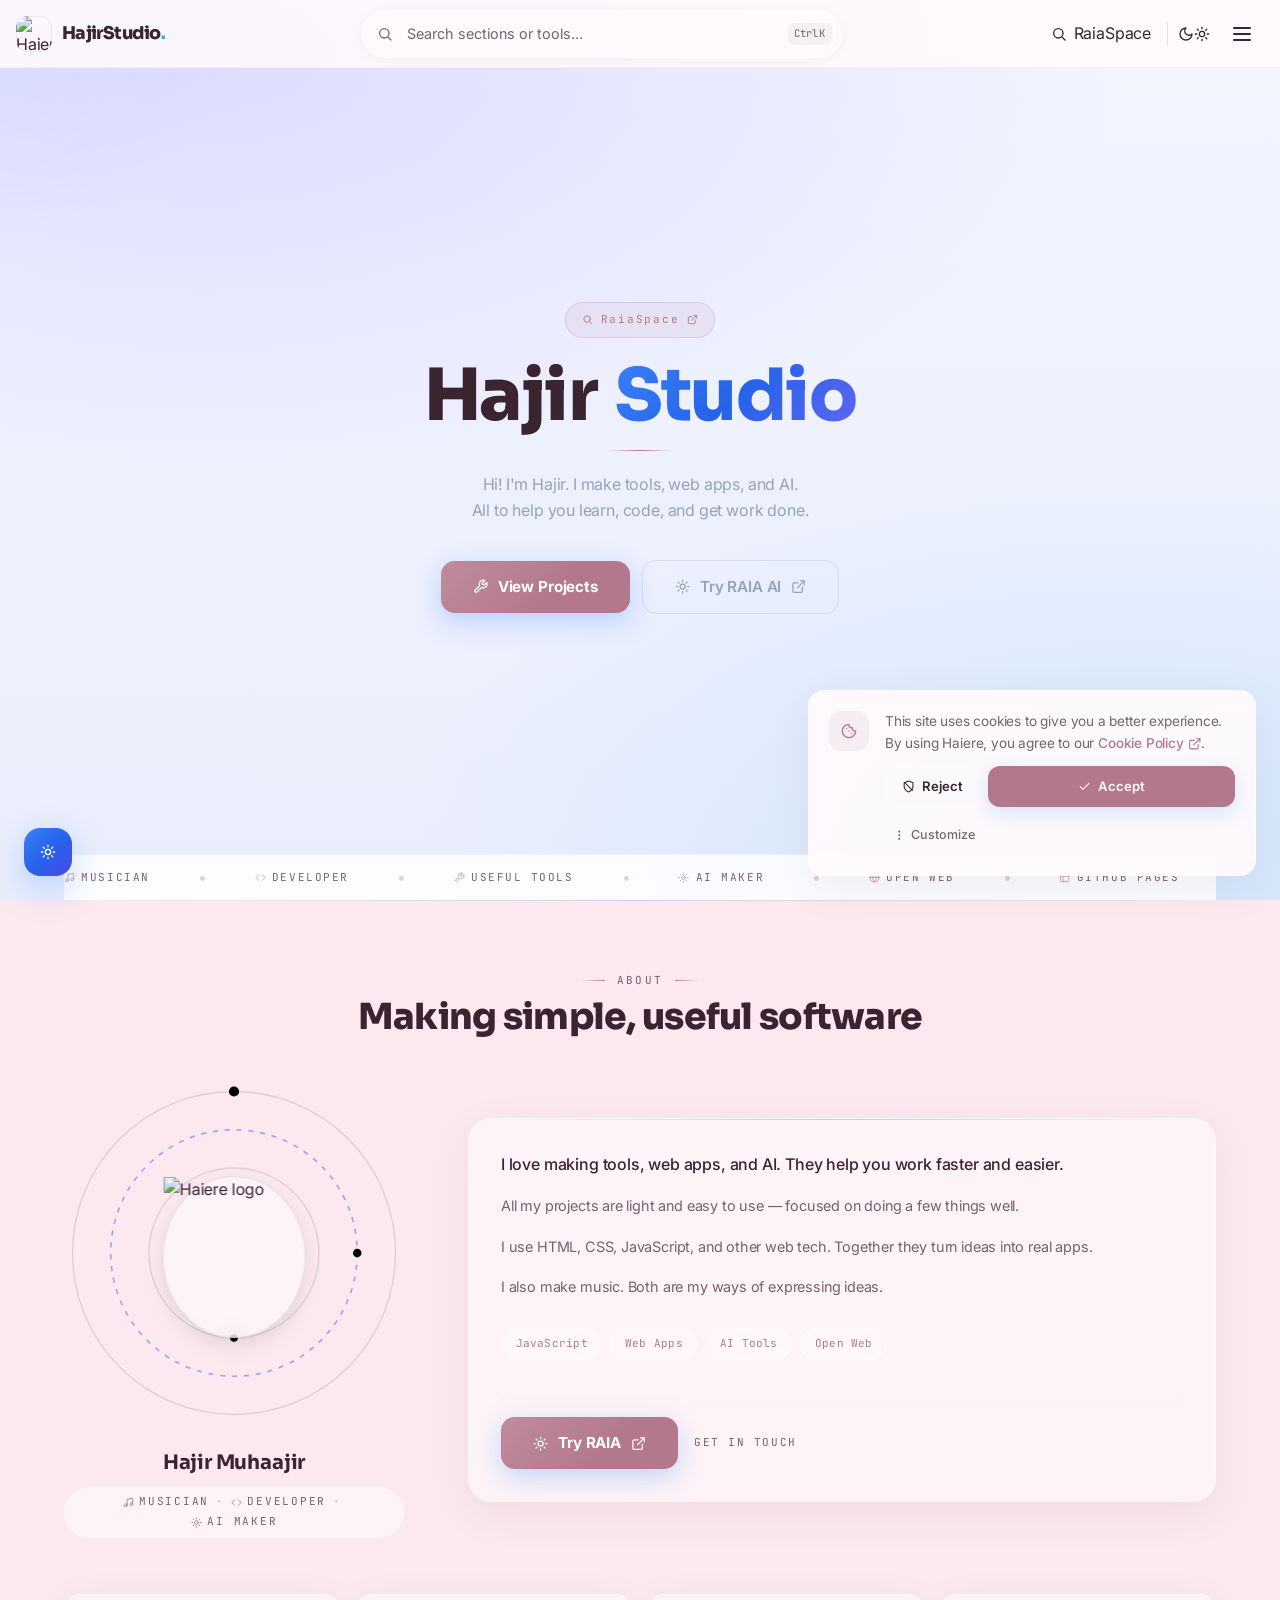
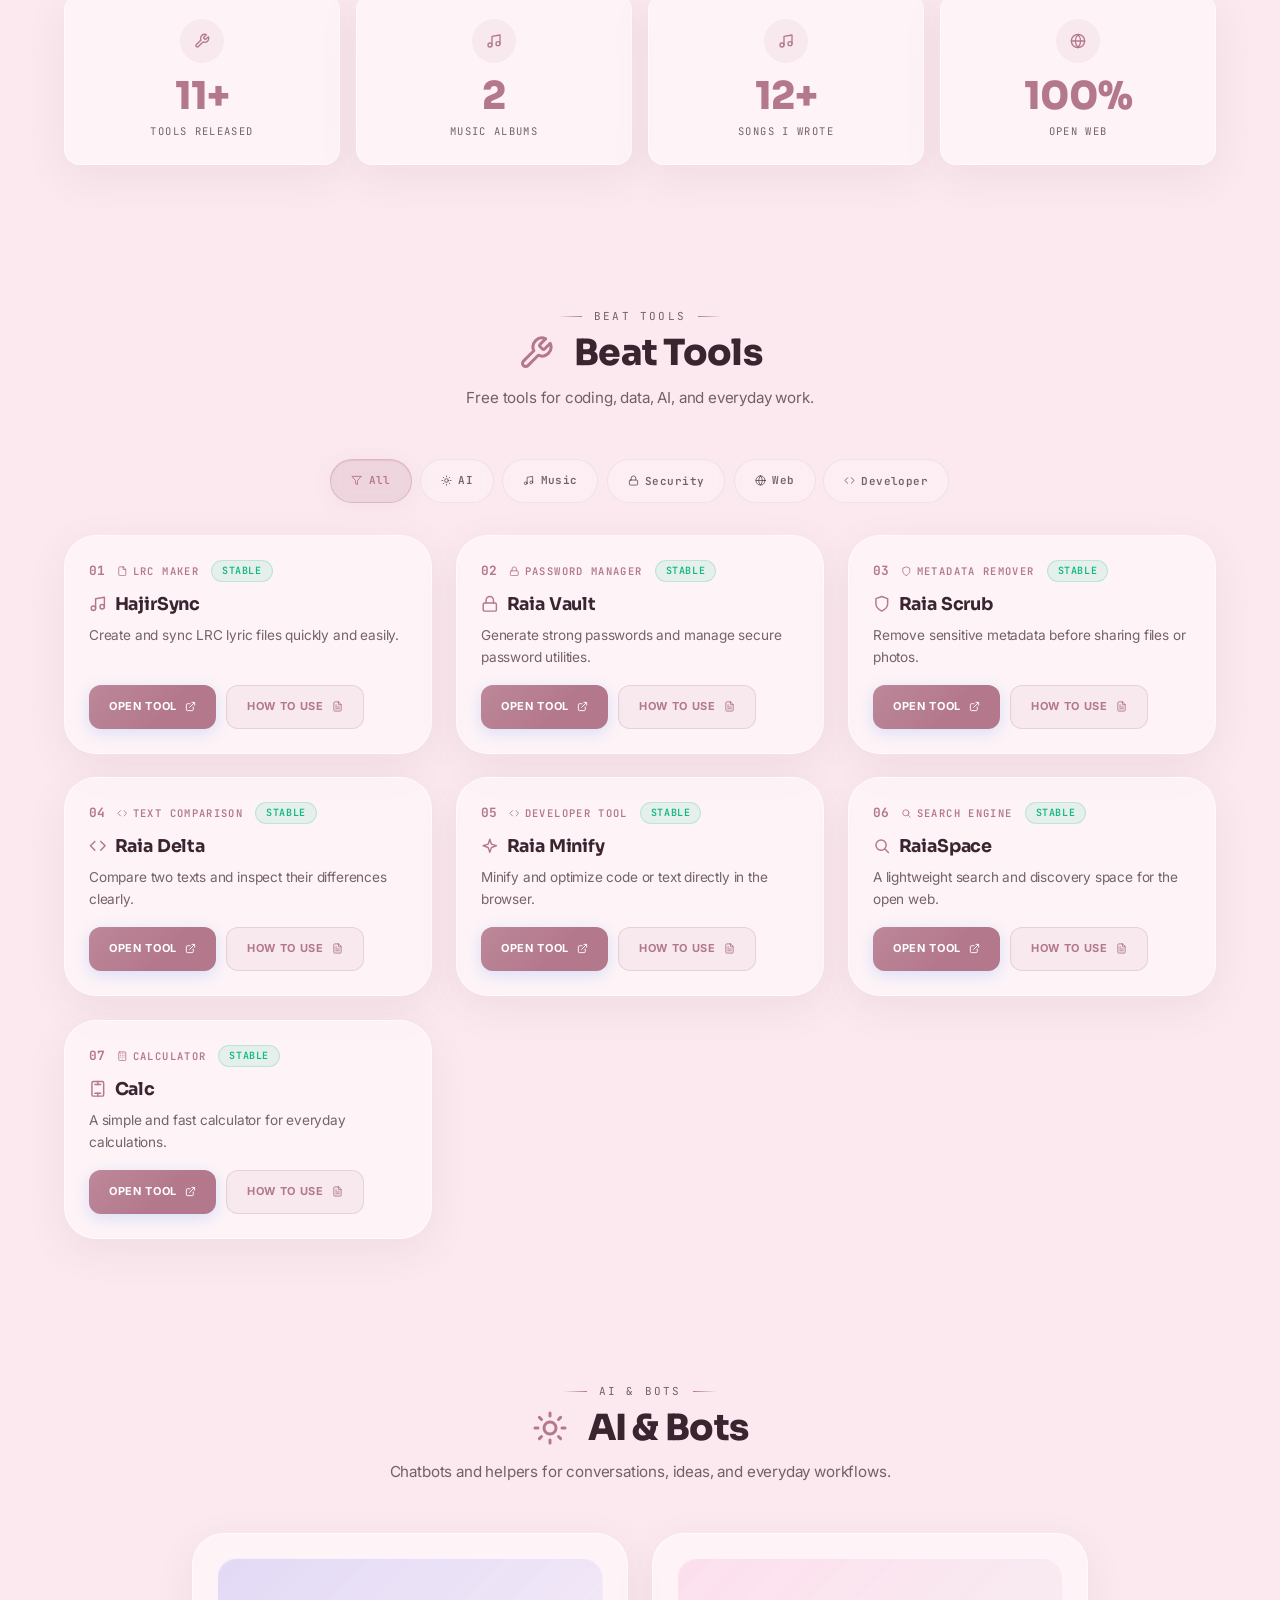
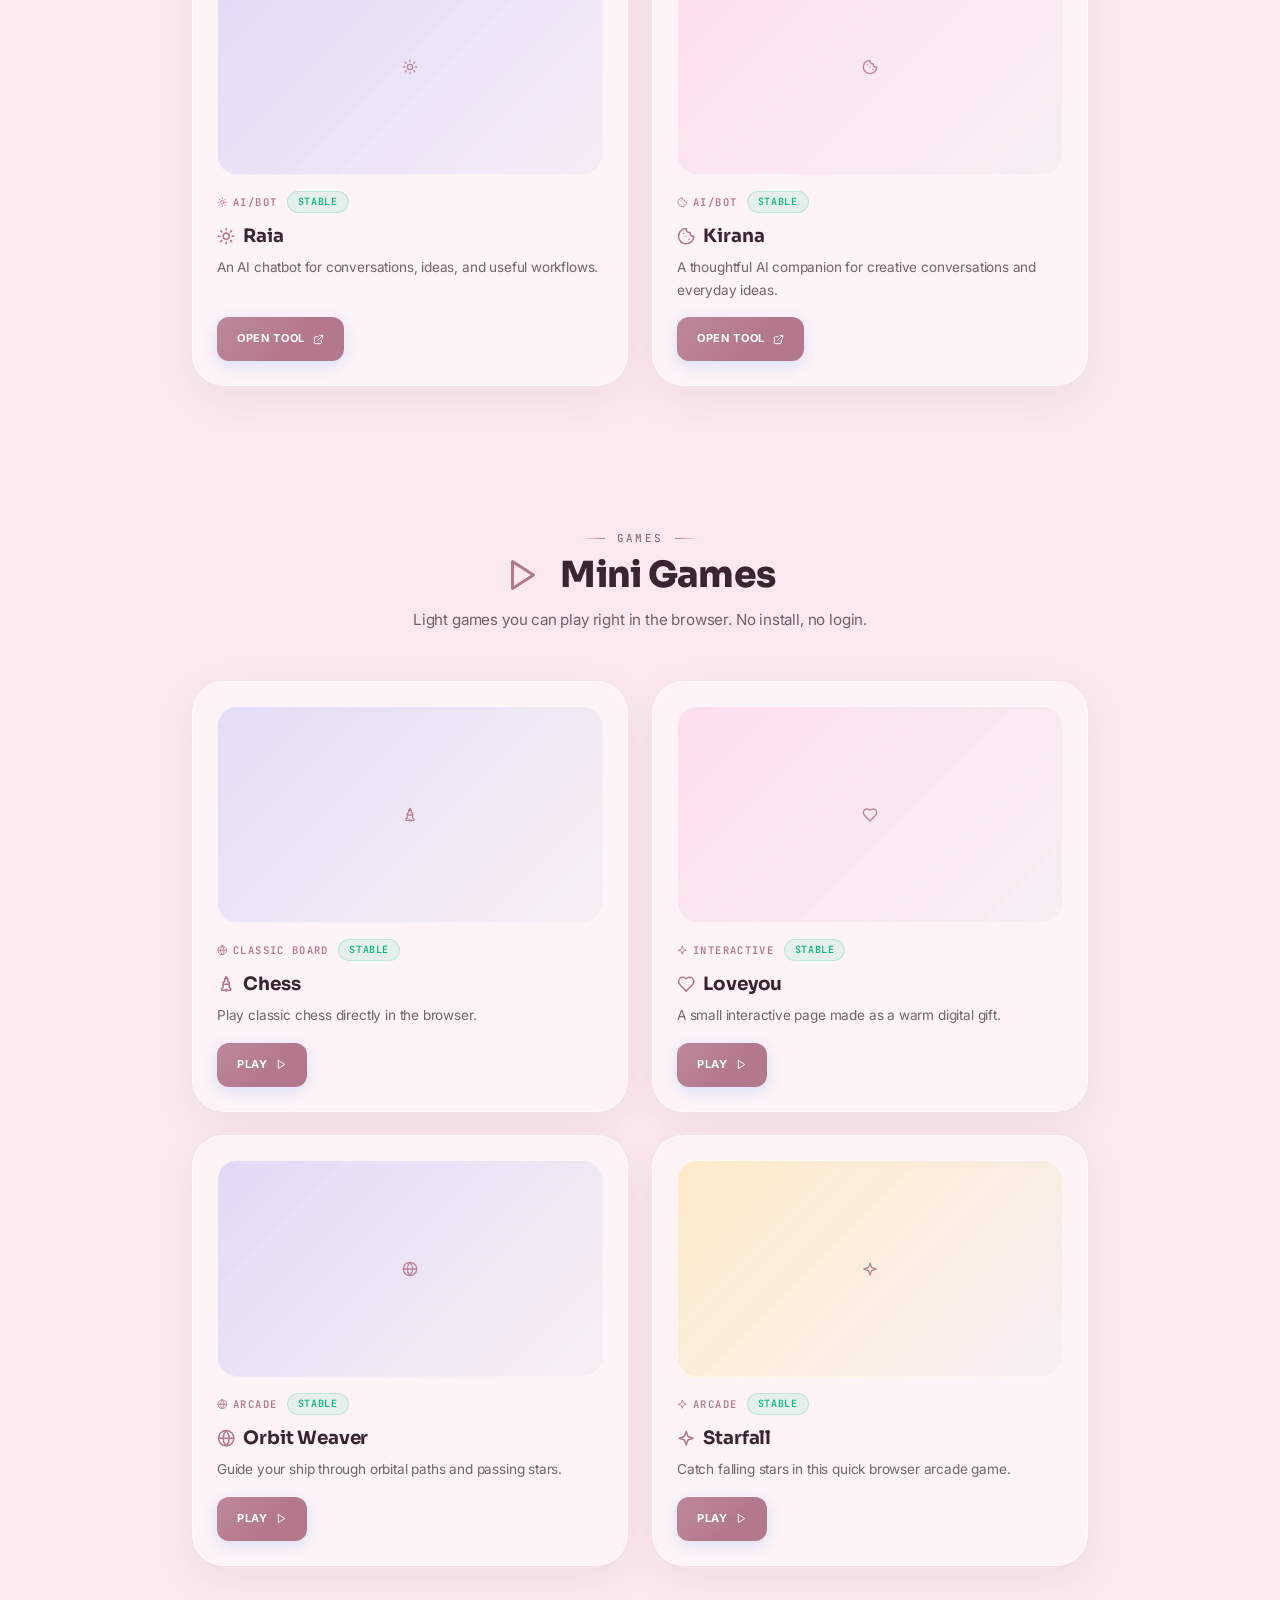
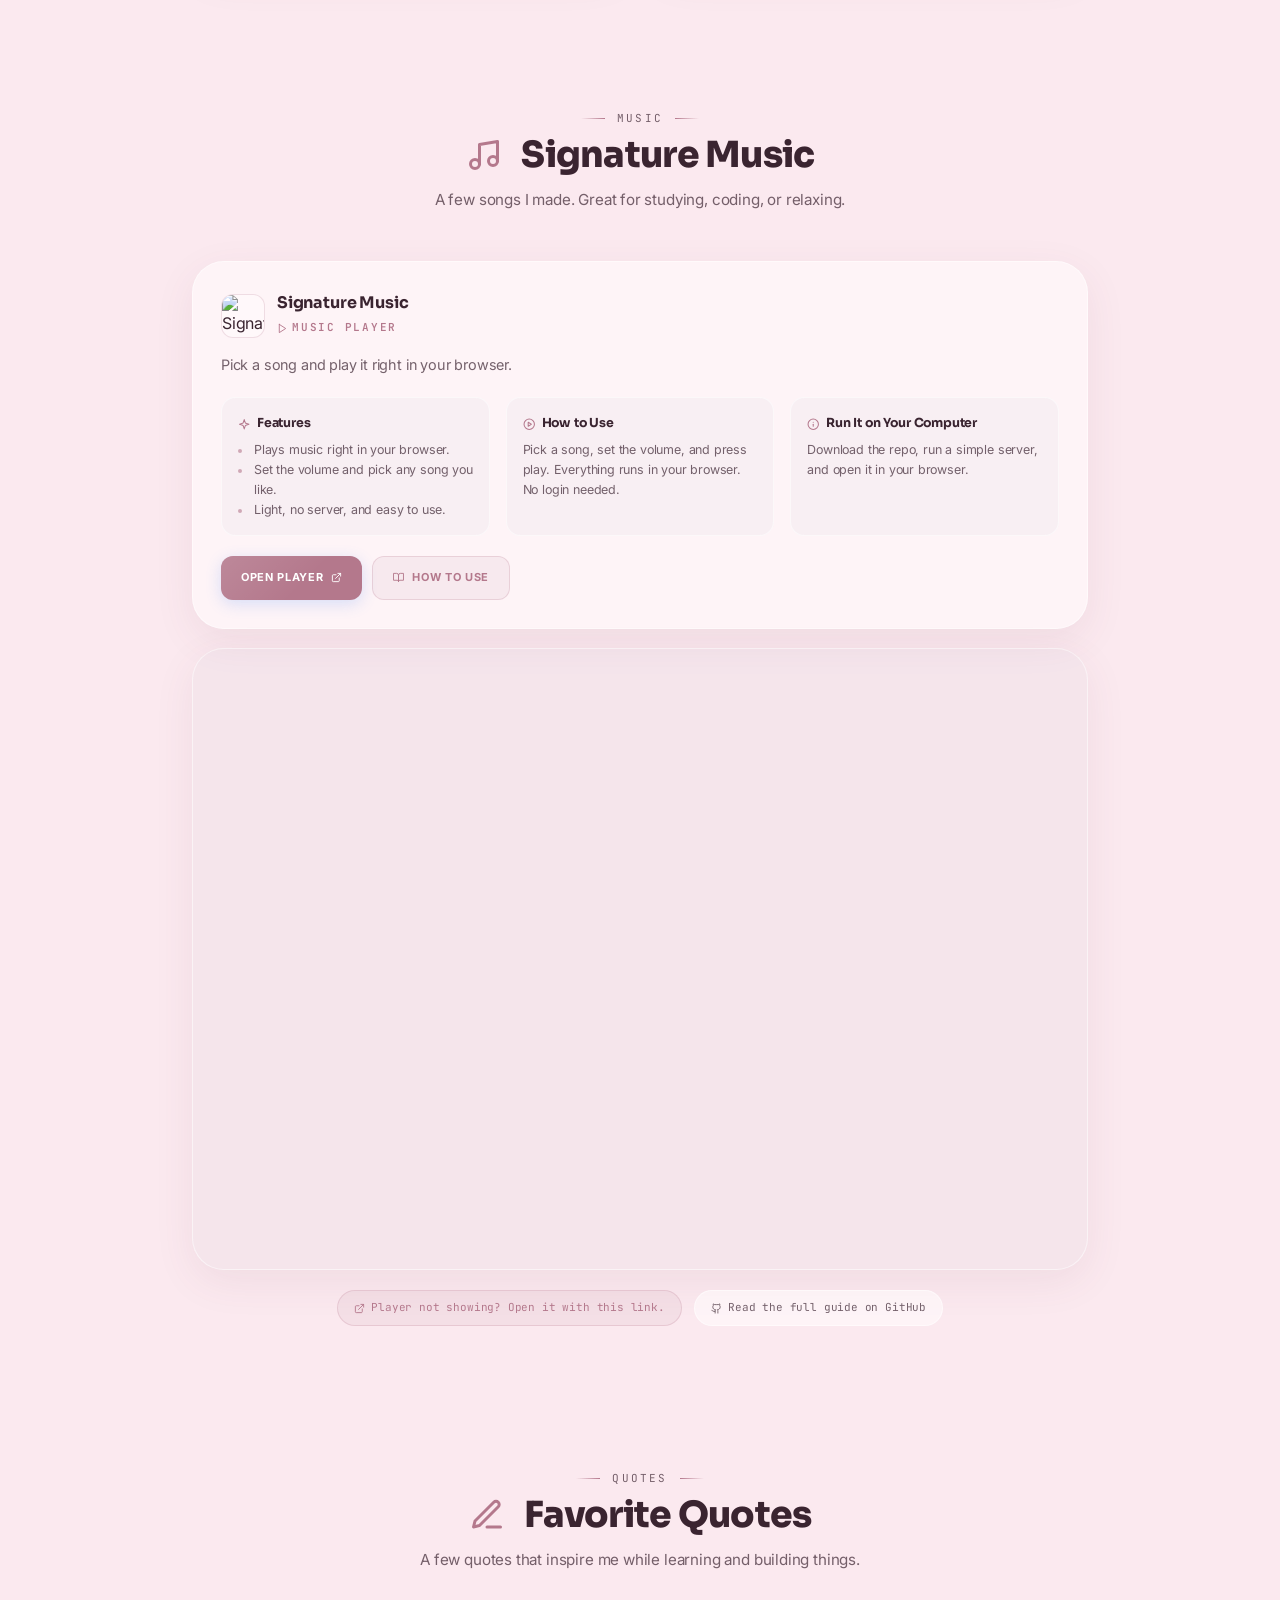
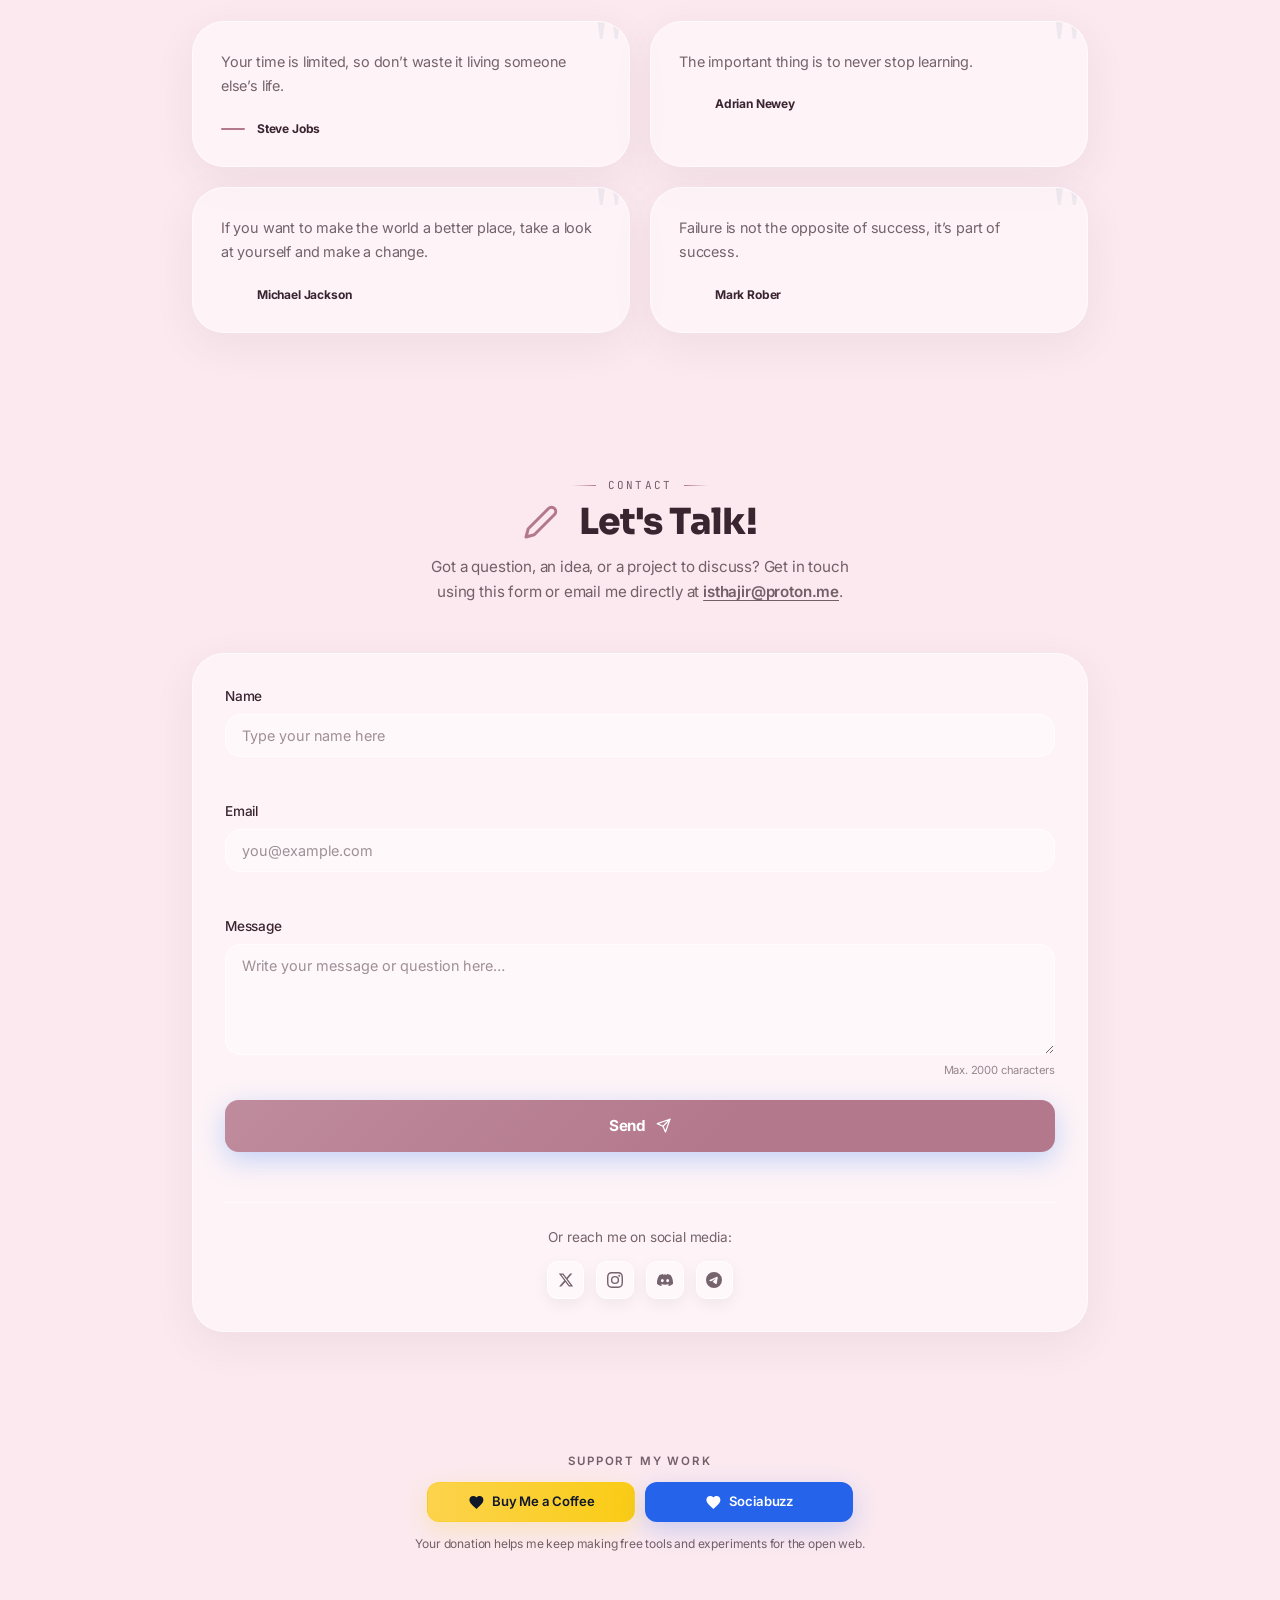
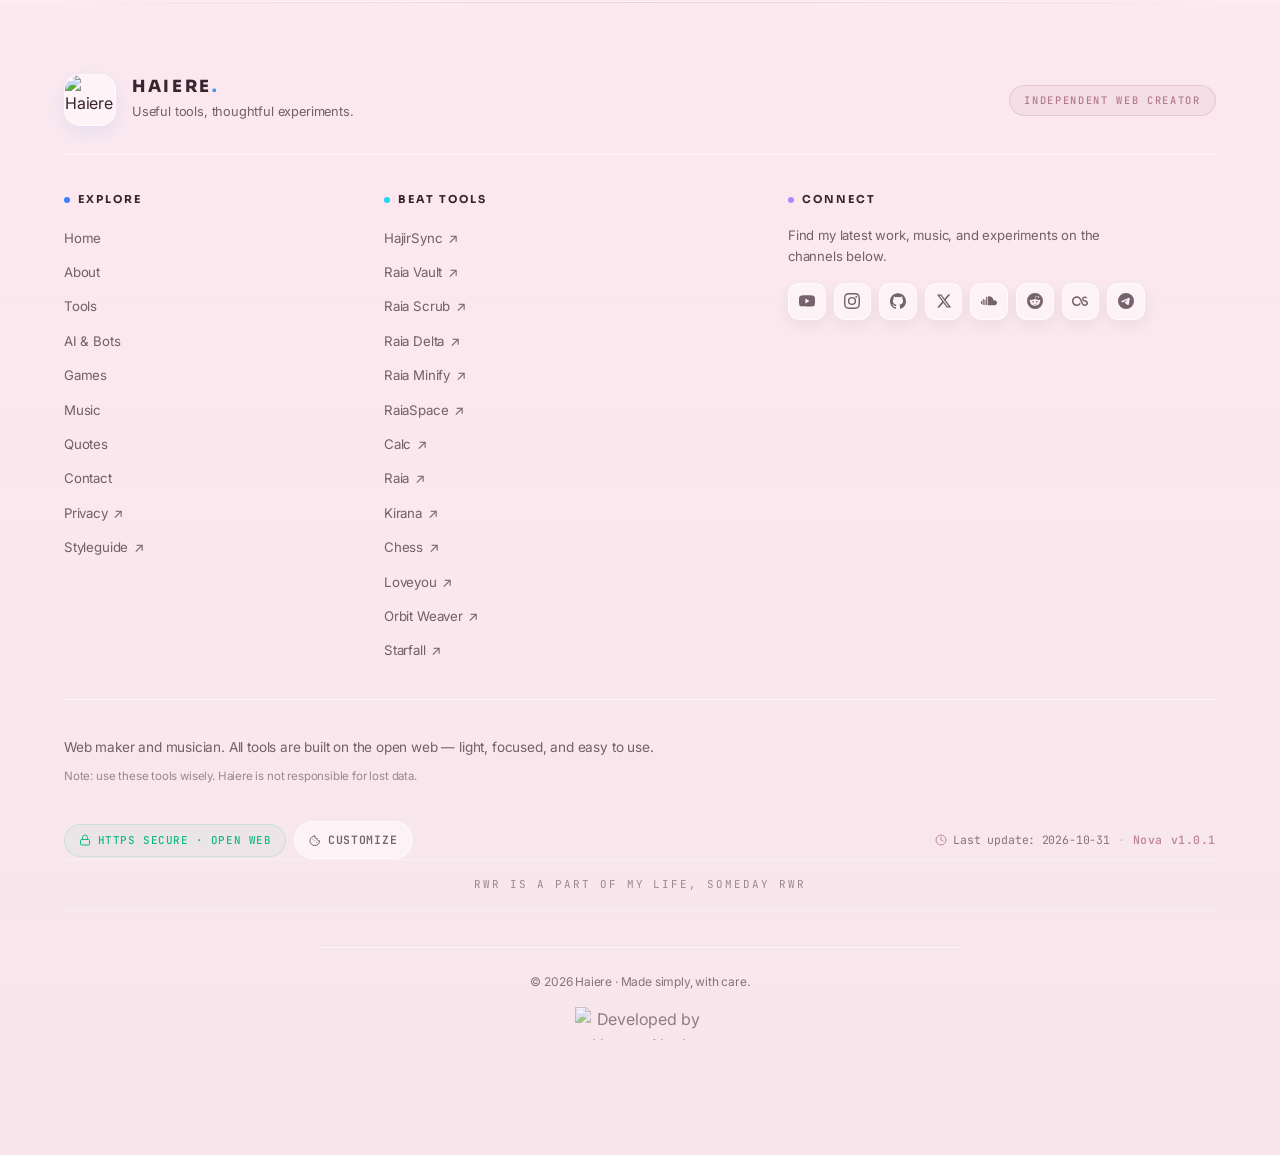
==== commit c2fa9445: "Update Nova v1.0.1" ====
--- a/index.html
+++ b/index.html
@@ -323,7 +323,7 @@
   })();
 </script>
 
-<!-- ============ AURORA Nova: perf tier ============ -->
+<!-- ============ AURORA Nova v1.0.1: perf tier ============ -->
 <script>
   (function () {
     var d = document.documentElement;
@@ -1904,9 +1904,9 @@
       <p class="footer-updated">
         <svg class="h-3 w-3" data-icon="ic19" aria-hidden="true"></svg>
         <span data-i18n="footer_last_updated">Last update:</span>
-        <span id="last-updated-date">2026-10-30</span>
+        <span id="last-updated-date">2026-10-31</span>
         <span class="footer-version-sep" aria-hidden="true">·</span>
-        <span class="footer-version" data-i18n="footer_version">Nova</span>
+        <span class="footer-version" data-i18n="footer_version">Nova v1.0.1</span>
       </p>
     </div>
 
--- a/style.css
+++ b/style.css
@@ -1,9 +1,9 @@
 /* ============================================================
-   style.css — Haiere Nova
+   style.css Nova v1.0.1 — Haiere
    Modern, minimal, branded. English-first, dark-first with full
    light parity.
 
-   Nova changes (perf pass — blur/compositing cost):
+   Nova v1.0.1 changes (perf pass — blur/compositing cost):
    - Nav backdrop-filter reduced to 14px on premium; removed
      entirely on mobile / coarse pointer / normal / eco tiers.
      Fixed header repaints every scroll frame; blur there was
@@ -140,10 +140,6 @@
 }
 
 /* ---------- GLASS ---------- */
-/* v2026.10.08.7 — backdrop-filter REMOVED from card/pill/nav.
-   Base backgrounds are already semi-opaque; visual delta is
-   minimal while scroll-time compositing cost drops sharply.
-   #nav keeps its own blur via its dedicated `#nav` rule below. */
 .glass-card, .glass-pill, .glass-nav {
   transition: background 0.5s ease, border-color 0.5s ease, box-shadow 0.5s ease, transform 0.5s var(--ease-spring);
 }
@@ -527,12 +523,12 @@
 
 /* ---------- SECTIONS ---------- */
 .section { position: relative; padding: 4.5rem 1.25rem; }
-.section--soft   { background: linear-gradient(180deg, var(--bg-page) 0%, var(--bg-page-2) 100%); }
-.section--gradient { background: linear-gradient(180deg, var(--bg-page-2) 0%, var(--bg-page) 100%); }
-.section--narrow { padding: 3rem 1.25rem; background: var(--bg-page); }
-.dark .section--soft   { background: linear-gradient(180deg, #0A192F 0%, #0B1E33 100%); }
-.dark .section--gradient { background: linear-gradient(180deg, #0B1E33 0%, #0A192F 100%); }
-.dark .section--narrow { background: #0A192F; }
+.section--soft   { background: transparent; }
+.section--gradient { background: transparent; }
+.section--narrow { padding: 3rem 1.25rem; background: transparent; }
+.dark .section--soft   { background: transparent; }
+.dark .section--gradient { background: transparent; }
+.dark .section--narrow { background: transparent; }
 
 .section-inner { max-width: 72rem; margin: 0 auto; }
 .section-inner--mid { max-width: 56rem; }
@@ -585,9 +581,9 @@
   text-align: center;
   position: relative;
   overflow: hidden;
-  background: var(--bg-page);
-}
-.dark #hero { background: var(--bg-page); }
+  background: transparent;
+}
+.dark #hero { background: transparent; }
 
 .hero-spotlight {
   position: absolute; inset: 0;
@@ -598,7 +594,7 @@
 .hero-spotlight.active { opacity: 1; }
 .hero-fade {
   position: absolute; inset-inline: 0; bottom: 0; height: 10rem;
-  background: linear-gradient(to top, var(--bg-page) 0%, transparent 100%);
+  background: transparent;
   pointer-events: none;
 }
 
@@ -2564,7 +2560,7 @@
 }
 
 /* ============================================================
-   v2026.10.08.7 — Pause continuous animations when section
+   Pause continuous animations when section
    off-screen (toggled by IntersectionObserver in script.js §5b).
    ============================================================ */
 .anim-paused .mesh-blob,
--- a/aurora.css
+++ b/aurora.css
@@ -1,492 +1,420 @@
 /* ============================================================
-   aurora.css — "Aurora" space theme (additive layer)
-   
-   Nova — Milky Way night sky:
-   - Night theme: sky gradient (#020617 → #050816 → #0b1026) on
-     #aurora-bg + 2 Milky Way bands via #aurora-bg::before/::after
-     (pure CSS gradients, transform/opacity animation only).
-   - Starfield: 3 depth layers (box-shadow, per-dot size/blur/alpha)
-     + .stars-live (JS-built DOM stars, individual twinkle timing)
-     incl. a few bright focal stars.
-   - Meteor rules untouched; only .meteors z-index raised so meteors
-     always sit above Milky Way + stars. Reduced motion shows one
-     static streak (.meteors::after) instead of hiding meteors.
-   - Tunables (all in :root): --mw-glow, --mw-drift-dur,
-     --mw-breathe-dur, --tw-d1..d4, --star-density, sky colours.
-
-   Loads AFTER style.css. Scoped to html[data-theme] so a script
-   failure leaves the site exactly as it was.
+   aurora.css Nova v1.0.1 — "Milky Way" cinematic deep-space background
+   Layer order (back → front), all decorative, pointer-events: none
+     #aurora-bg  z0   base gradient (also the static fallback for eco tier)
+       .aur-space z0  milky way, galaxy, nebula, mist, dust, glow stars, grain
+       .stars-*   z1  box-shadow star layers (JS fills --sa / --sb)
+       .meteors   z3  shooting stars  (logic untouched in aurora.js)
+     #fx        z4  click / tap explosion canvas
+     page content z2+ (see "content stacking" below)
    ============================================================ */
 
-/* ---------- Animatable theme colours (smooth day/night crossfade) ---------- */
-@property --aurora-color-1 { syntax: '<color>'; inherits: true; initial-value: transparent; }
-@property --aurora-color-2 { syntax: '<color>'; inherits: true; initial-value: transparent; }
-@property --aurora-color-3 { syntax: '<color>'; inherits: true; initial-value: transparent; }
-@property --grid-color { syntax: '<color>'; inherits: true; initial-value: transparent; }
-@property --spotlight-color-start { syntax: '<color>'; inherits: true; initial-value: transparent; }
-@property --spotlight-color-mid { syntax: '<color>'; inherits: true; initial-value: transparent; }
-@property --star-color { syntax: '<color>'; inherits: true; initial-value: transparent; }
-@property --meteor-color { syntax: '<color>'; inherits: true; initial-value: transparent; }
-
-/* ---------- Palette ---------- */
-:root {
-  /* ---- Tunables: night sky / Milky Way / starfield ---- */
-  --sky-top: #020617;
-  --sky-mid: #050816;
-  --sky-low: #0b1026;
-  --mw-glow: 1;                    /* overall Milky Way intensity (0 – 1.5) */
-  --mw-core: 196 210 255;          /* blue-white core (space-separated rgb) */
-  --mw-violet: 139 108 246;
-  --mw-blue: 59 100 220;
-  --mw-cyan: 34 211 238;
-  --mw-drift-dur: 140s;            /* band drift — very slow */
-  --mw-breathe-dur: 56s;           /* soft nebula wash fade */
-  --star-density: 1;               /* multiplies star counts in aurora.js */
-  --tw-d1: 4s;                     /* twinkle duration groups */
-  --tw-d2: 7s;
-  --tw-d3: 11s;
-  --tw-d4: 15s;
-  --aurora-night-opacity: 0.7;     /* keep old aurora subtle over the Milky Way */
-
-  /* Night */
-  --bg-night: #050816;
-  --aurora-color-1-night: rgba(77, 155, 255, 0.22);
-  --aurora-color-2-night: rgba(139, 92, 246, 0.15);
-  --aurora-color-3-night: rgba(44, 123, 229, 0.16);
-  --grid-color-night: rgba(124, 184, 255, 0.05);
-  --spotlight-color-start-night: rgba(77, 155, 255, 0.13);
-  --spotlight-color-mid-night: rgba(77, 155, 255, 0.05);
-  --star-color-night: rgba(255, 255, 255, 0.9);
-  --meteor-color-night: rgba(200, 225, 255, 0.95);
-  --fx-rgb-1-night: 120, 180, 255;
-  --fx-rgb-2-night: 167, 139, 250;
-
-  /* Day */
-  --bg-day: #fff0f5;
-  --aurora-color-1-day: rgba(255, 105, 180, 0.18);
-  --aurora-color-2-day: rgba(255, 182, 193, 0.14);
-  --aurora-color-3-day: rgba(255, 192, 203, 0.12);
-  --grid-color-day: rgba(255, 105, 180, 0.04);
-  --spotlight-color-start-day: rgba(255, 105, 180, 0.10);
-  --spotlight-color-mid-day: rgba(255, 182, 193, 0.04);
-  /* slightly deeper than lightpink so stars stay visible on #fff0f5 */
-  --star-color-day: rgba(232, 121, 160, 0.85);
-  --meteor-color-day: rgba(226, 92, 145, 0.9);
-  --fx-rgb-1-day: 255, 105, 180;
-  --fx-rgb-2-day: 236, 130, 190;
-}
-
-html[data-theme="night"] {
-  --bg-current: var(--bg-night);
-  --aurora-color-1: var(--aurora-color-1-night);
-  --aurora-color-2: var(--aurora-color-2-night);
-  --aurora-color-3: var(--aurora-color-3-night);
-  --grid-color: var(--grid-color-night);
-  --spotlight-color-start: var(--spotlight-color-start-night);
-  --spotlight-color-mid: var(--spotlight-color-mid-night);
-  --star-color: var(--star-color-night);
-  --meteor-color: var(--meteor-color-night);
-  --fx-rgb-1: var(--fx-rgb-1-night);
-  --fx-rgb-2: var(--fx-rgb-2-night);
-  /* Star tints: cool blue-white, lavender, faint warm */
-  --star-tint-1: rgb(190, 215, 255);
-  --star-tint-2: rgb(215, 205, 255);
-  --star-tint-3: rgb(255, 236, 214);
-  --star-glow: rgb(170 195 255 / 0.5);
-}
-
-html[data-theme="day"] {
-  --bg-current: var(--bg-day);
-  --aurora-color-1: var(--aurora-color-1-day);
-  --aurora-color-2: var(--aurora-color-2-day);
-  --aurora-color-3: var(--aurora-color-3-day);
-  --grid-color: var(--grid-color-day);
-  --spotlight-color-start: var(--spotlight-color-start-day);
-  --spotlight-color-mid: var(--spotlight-color-mid-day);
-  --star-color: var(--star-color-day);
-  --meteor-color: var(--meteor-color-day);
-  --fx-rgb-1: var(--fx-rgb-1-day);
-  --fx-rgb-2: var(--fx-rgb-2-day);
-  /* Day keeps the pink look: tints collapse to the single star colour */
-  --star-tint-1: var(--star-color);
-  --star-tint-2: var(--star-color);
-  --star-tint-3: var(--star-color);
-  --star-glow: rgb(232 121 160 / 0.4);
-}
-
-html[data-theme] {
-  transition:
-    --aurora-color-1 0.6s ease, --aurora-color-2 0.6s ease, --aurora-color-3 0.6s ease,
-    --grid-color 0.6s ease, --spotlight-color-start 0.6s ease, --spotlight-color-mid 0.6s ease,
-    --star-color 0.6s ease, --meteor-color 0.6s ease;
-}
-
-/* ---------- Page-level background only ---------- */
-html[data-theme] body { background: var(--bg-current); }
-
-/* The existing sections paint their own opaque page-coloured gradients,
-   which would hide every fixed layer behind them. Make just those
-   page-level fills transparent; cards, glass, borders stay untouched. */
-html[data-theme] #hero,
-html[data-theme] .section--soft,
-html[data-theme] .section--gradient,
-html[data-theme] .section--narrow { background: transparent; }
-
-/* Hero's bottom fade blended into the old opaque section colour; not needed now. */
-html[data-theme] .hero-fade { display: none; }
-
-/* Content sits above the space layers (z-index 0). z-index creates the
-   stacking context that keeps all in-flow content over the fixed layers. */
-html[data-theme] body > section,
-html[data-theme] body > footer { position: relative; z-index: 1; }
-
-/* Keep the existing grain overlay above content, as before. */
-html[data-theme] .grain-overlay { z-index: 2; }
-
-/* ---------- Space layers ---------- */
-#aurora-bg, .spotlight, #fx { pointer-events: none; }
-html:not([data-theme]) #aurora-bg,
-html:not([data-theme]) .spotlight,
-html:not([data-theme]) #fx { display: none; }
-
-#aurora-bg { position: fixed; inset: 0; z-index: 0; }
-
-/* ---------- Night sky + Milky Way (night theme only) ----------
-   Layer order inside #aurora-bg (its own stacking context):
-     sky gradient (background) < ::before band (-1) < ::after wash (-1)
-     < .aurora (0) < .stars / .stars-live (1) < .meteors (2)
-   --mw-angle is set by aurora.js so the band and the stars that
-   cluster along it always share the same diagonal. */
-html[data-theme="night"] #aurora-bg {
-  overflow: hidden;   /* big rotated bands never cause horizontal overflow */
+/* ---------- palette / tokens ---------- */
+#aurora-bg {
+  --aur-void:   #020617;               /* deep midnight navy */
+  --aur-violet: 120, 70, 220;
+  --aur-blue:   60, 110, 255;
+  --aur-cyan:   40, 200, 255;
+  --aur-pink:   255, 100, 180;
+}
+
+/* Explosion colours read by aurora.js (site themes may override these) */
+:where(html) {
+  --fx-rgb-1: 120, 180, 255;
+  --fx-rgb-2: 167, 139, 250;
+}
+
+/* ---------- base canvas of the sky ---------- */
+#aurora-bg {
+  position: fixed;
+  inset: 0;
+  z-index: 0;
+  overflow: hidden;
+  pointer-events: none;
   background:
-    radial-gradient(70% 55% at 86% 10%, rgb(88 60 180 / 0.13), transparent 70%),   /* violet accent */
-    radial-gradient(60% 50% at 8% 92%, rgb(14 70 140 / 0.17), transparent 70%),    /* deep-blue accent */
-    linear-gradient(180deg, var(--sky-top) 0%, var(--sky-mid) 52%, var(--sky-low) 100%);
-}
-
-/* Milky Way band: thin diagonal ribbon — dust lane, nucleus, core,
-   halo and a faint cyan tint. Gradients only, no filter/blur. */
-html[data-theme="night"] #aurora-bg::before {
+    radial-gradient(120% 80% at 16% 6%,  rgba(var(--aur-violet), .30), transparent 60%),
+    radial-gradient(90% 70%  at 88% 94%, rgba(0, 110, 170, .20),       transparent 62%),
+    radial-gradient(70% 55%  at 72% 22%, rgba(var(--aur-pink), .07),   transparent 65%),
+    linear-gradient(180deg, #03051a 0%, var(--aur-void) 48%, #080618 100%);
+}
+
+/* Dark-first: night is the designed look. Day gets a soft, pale variant. */
+html[data-theme="day"] #aurora-bg {
+  background:
+    radial-gradient(120% 80% at 16% 6%,  rgba(150, 130, 255, .22), transparent 60%),
+    radial-gradient(90% 70%  at 88% 94%, rgba(90, 190, 255, .18),  transparent 62%),
+    linear-gradient(180deg, #f3f5ff 0%, #eaeefc 100%);
+}
+
+/* ---------- generated space container (built by aurora.js) ---------- */
+#aurora-bg .aur-space {
+  position: absolute;
+  inset: 0;
+  z-index: 0;
+  pointer-events: none;
+  opacity: 0;
+  transition: opacity 2.2s ease;            /* gentle fade-in on load */
+}
+html[data-aurora="ready"] #aurora-bg .aur-space { opacity: 1; }
+html[data-aurora="ready"][data-theme="day"] #aurora-bg .aur-space { opacity: .4; }
+
+#aurora-bg .aur-space * { pointer-events: none; }
+
+/* parallax wrappers (JS sets inline translate on scroll) — taller than the
+   viewport so scrolling never reveals an empty bottom edge */
+#aurora-bg .aur-par {
+  position: absolute;
+  top: 0; left: 0; right: 0;
+  height: 116vh;
+  will-change: transform;
+}
+
+/* ---------- MILKY WAY band ---------- */
+#aurora-bg .aur-milkyway,
+#aurora-bg .aur-milkydust {
+  position: absolute;
+  left: 50%; top: 50%;
+  width: 140vmax; height: 40vmax;
+  margin: -20vmax 0 0 -70vmax;
+  transform: rotate(-28deg);               /* keep in sync with BAND_TAN in JS */
+  -webkit-mask-image: radial-gradient(closest-side, #000 25%, transparent 100%);
+          mask-image: radial-gradient(closest-side, #000 25%, transparent 100%);
+}
+
+#aurora-bg .aur-milkyway {
+  background:
+    radial-gradient(closest-side, rgba(196, 210, 255, .20), rgba(120, 100, 230, .13) 38%, rgba(40, 60, 160, .06) 66%, transparent 100%),
+    conic-gradient(from 90deg at 50% 50%,
+      rgba(var(--aur-blue), .10), rgba(var(--aur-violet), .13),
+      rgba(var(--aur-cyan), .08), rgba(var(--aur-pink), .06),
+      rgba(var(--aur-blue), .10));
+  animation: aur-band-breathe 70s ease-in-out infinite alternate;
+}
+
+/* dark dust lane through the middle of the band (the "rift") */
+#aurora-bg .aur-milkyway::after {
   content: "";
   position: absolute;
-  z-index: -1;
-  pointer-events: none;
-  left: 50%; top: 48%;
-  width: 170vmax; height: 60vmax;
-  margin: -30vmax 0 0 -85vmax;
+  left: 6%; right: 6%; top: 40%; bottom: 38%;
+  background: radial-gradient(closest-side, rgba(2, 4, 16, .55), transparent 100%);
+}
+
+/* fine star-dust texture along the band: 4 tiles with coprime sizes so the
+   pattern never visibly repeats */
+#aurora-bg .aur-milkydust {
+  opacity: .6;
+  background-image:
+    radial-gradient(1px   1px   at 12px 18px,  rgba(255, 255, 255, .55), transparent 100%),
+    radial-gradient(1px   1px   at 63px 71px,  rgba(190, 210, 255, .50), transparent 100%),
+    radial-gradient(1.2px 1.2px at 118px 40px, rgba(255, 255, 255, .40), transparent 100%),
+    radial-gradient(1px   1px   at 41px 103px, rgba(220, 200, 255, .45), transparent 100%);
+  background-size: 137px 113px, 89px 127px, 173px 149px, 211px 97px;
+}
+
+/* ---------- GALAXY (tilted spiral disc, very slow spin) ---------- */
+#aurora-bg .aur-galaxy {
+  position: absolute;
+  right: -6vmax; top: 6vh;
+  width: 40vmax; height: 40vmax;
+  border-radius: 50%;
+  opacity: .55;
   background:
-    radial-gradient(48% 2.6% at 46% 52%, rgb(2 6 23 / calc(0.5 * var(--mw-glow))), transparent 100%),                       /* dust lane */
-    radial-gradient(30% 2% at 70% 47%, rgb(2 6 23 / calc(0.35 * var(--mw-glow))), transparent 100%),                        /* dust lane 2 */
-    radial-gradient(20% 6.5% at 60% 50%, rgb(235 240 255 / calc(0.26 * var(--mw-glow))), rgb(var(--mw-violet) / calc(0.1 * var(--mw-glow))) 55%, transparent 100%), /* nucleus */
-    radial-gradient(52% 6% at 50% 50%, rgb(var(--mw-core) / calc(0.17 * var(--mw-glow))), rgb(var(--mw-violet) / calc(0.08 * var(--mw-glow))) 55%, transparent 100%), /* core ribbon */
-    radial-gradient(64% 15% at 48% 50%, rgb(var(--mw-blue) / calc(0.15 * var(--mw-glow))), transparent 100%),               /* halo */
-    radial-gradient(26% 10% at 28% 52%, rgb(var(--mw-cyan) / calc(0.06 * var(--mw-glow))), transparent 100%),               /* cyan tint */
-    linear-gradient(to bottom, transparent 28%, rgb(var(--mw-blue) / calc(0.04 * var(--mw-glow))) 50%, transparent 72%);    /* soft edges */
-  transform: rotate(var(--mw-angle, -28deg)) translate3d(0, 0, 0);
-  animation: mw-drift var(--mw-drift-dur) ease-in-out infinite alternate;
-  will-change: transform;
-}
-
-/* Milky Way wash: wide diffuse nebula glow at a slightly different
-   angle; only its opacity breathes (very slowly). */
-html[data-theme="night"] #aurora-bg::after {
+    conic-gradient(from 0deg,
+      transparent 0 8%, rgba(120, 150, 255, .22) 17%, transparent 30%,
+      transparent 50%,  rgba(190, 110, 255, .18) 62%, transparent 75%, transparent 100%),
+    radial-gradient(circle, rgba(255, 236, 214, .30) 0, rgba(170, 150, 255, .12) 14%, transparent 46%);
+  -webkit-mask-image: radial-gradient(circle, #000 0, #000 30%, transparent 68%);
+          mask-image: radial-gradient(circle, #000 0, #000 30%, transparent 68%);
+  transform: rotate(-24deg) scaleY(.5) rotate(0deg);
+  animation: aur-galaxy-spin 640s linear infinite;
+}
+
+/* ---------- NEBULA clouds ---------- */
+#aurora-bg .aur-neb {
+  position: absolute;
+  border-radius: 50%;
+  will-change: transform, opacity;
+}
+#aurora-bg .aur-neb-1 {                       /* violet, top-left */
+  width: 90vmax; height: 66vmax;
+  left: -34vmax; top: -26vmax;
+  background: radial-gradient(closest-side, rgba(var(--aur-violet), .34), rgba(70, 50, 170, .15) 55%, transparent 100%);
+  animation: aur-neb-drift 130s ease-in-out infinite alternate, aur-breathe 56s ease-in-out infinite alternate;
+}
+#aurora-bg .aur-neb-2 {                       /* blue / cyan, bottom-right */
+  width: 84vmax; height: 60vmax;
+  right: -30vmax; bottom: -14vmax;
+  background: radial-gradient(closest-side, rgba(var(--aur-cyan), .20), rgba(var(--aur-blue), .15) 50%, transparent 100%);
+  animation: aur-neb-drift 160s ease-in-out -40s infinite alternate-reverse, aur-breathe 64s ease-in-out -20s infinite alternate;
+}
+#aurora-bg .aur-neb-3 {                       /* faint pink accent, mid-right */
+  width: 46vmax; height: 34vmax;
+  right: 6vmax; top: 24vh;
+  background: radial-gradient(closest-side, rgba(var(--aur-pink), .15), rgba(var(--aur-violet), .08) 60%, transparent 100%);
+  animation: aur-neb-drift 110s ease-in-out -60s infinite alternate, aur-breathe 48s ease-in-out -10s infinite alternate;
+}
+
+/* thin light mist that fades in and out */
+#aurora-bg .aur-mist {
+  position: absolute;
+  border-radius: 50%;
+  opacity: 0;
+  will-change: opacity;
+}
+#aurora-bg .aur-mist-1 {
+  width: 70vmax; height: 20vmax;
+  left: -8vmax; top: 42vh;
+  background: radial-gradient(closest-side, rgba(150, 190, 255, .14), transparent 100%);
+  transform: rotate(-18deg);
+  animation: aur-fade 42s ease-in-out infinite;
+}
+#aurora-bg .aur-mist-2 {
+  width: 60vmax; height: 18vmax;
+  right: -10vmax; top: 8vh;
+  background: radial-gradient(closest-side, rgba(180, 150, 255, .12), transparent 100%);
+  transform: rotate(14deg);
+  animation: aur-fade 58s ease-in-out -24s infinite;
+}
+
+/* ---------- COSMIC DUST (drift + fade in/out, relocated by JS) ---------- */
+#aurora-bg .aur-dust {
+  position: absolute;
+  width: var(--s, 3px); height: var(--s, 3px);
+  border-radius: 50%;
+  background: radial-gradient(circle, var(--c, rgba(170, 200, 255, .9)), transparent 70%);
+  opacity: 0;
+  will-change: transform, opacity;
+  animation: aur-dust var(--dur, 22s) ease-in-out var(--delay, 0s) infinite;
+}
+
+/* ---------- FAR STARS (individual twinkle / fade, own timing each) ---------- */
+#aurora-bg .aur-tw {
+  position: absolute;
+  width: var(--s, 2px); height: var(--s, 2px);
+  border-radius: 50%;
+  background: var(--c, #fff);
+  box-shadow: 0 0 calc(var(--s, 2px) * 3) calc(var(--s, 2px) * .5) var(--c, #fff);
+  opacity: .15;
+  will-change: opacity, transform;
+  animation: aur-twinkle var(--dur, 6s) ease-in-out var(--delay, 0s) infinite;
+}
+/* the few brightest ones get a faint diffraction cross */
+#aurora-bg .aur-tw.big::before,
+#aurora-bg .aur-tw.big::after {
   content: "";
   position: absolute;
-  z-index: -1;
-  pointer-events: none;
-  left: 50%; top: 48%;
-  width: 190vmax; height: 80vmax;
-  margin: -40vmax 0 0 -95vmax;
-  background:
-    radial-gradient(70% 22% at 40% 50%, rgb(var(--mw-violet) / calc(0.08 * var(--mw-glow))), transparent 100%),
-    radial-gradient(55% 18% at 66% 50%, rgb(var(--mw-blue) / calc(0.07 * var(--mw-glow))), transparent 100%),
-    radial-gradient(32% 10% at 22% 50%, rgb(var(--mw-cyan) / calc(0.04 * var(--mw-glow))), transparent 100%);
-  transform: rotate(calc(var(--mw-angle, -28deg) + 4deg));
-  animation: mw-breathe var(--mw-breathe-dur) ease-in-out infinite alternate;
-  will-change: opacity;
-}
-
-@keyframes mw-drift {
-  from { transform: rotate(calc(var(--mw-angle, -28deg) - 1deg)) translate3d(-1.5%, -1%, 0); }
-  to   { transform: rotate(calc(var(--mw-angle, -28deg) + 1deg)) translate3d(1.5%, 1%, 0); }
-}
-@keyframes mw-breathe {
-  from { opacity: 0.55; }
-  to   { opacity: 1; }
-}
-
-/* Aurora */
-.aurora {
-  position: fixed;
-  inset: -22%;
-  z-index: 0;
-  pointer-events: none;
-  background:
-    radial-gradient(38% 32% at 22% 26%, var(--aurora-color-1), transparent 66%),
-    radial-gradient(34% 30% at 80% 20%, var(--aurora-color-2), transparent 66%),
-    radial-gradient(44% 38% at 62% 84%, var(--aurora-color-3), transparent 68%);
-  filter: blur(34px);
-  animation: aurora-drift 28s ease-in-out infinite alternate;
-  will-change: transform;
-}
-@keyframes aurora-drift {
-  0%   { transform: translate3d(-2%, -1.5%, 0) scale(1.02); }
-  100% { transform: translate3d(2.5%, 2%, 0) scale(1.09); }
-}
-/* Night: soften the old aurora so it only adds blue/violet depth */
-html[data-theme="night"] .aurora { opacity: var(--aurora-night-opacity); }
-
-/* Stars — dots are box-shadows generated by aurora.js (--sa / --sb).
-   Each dot has its own size / blur / alpha / tint, so the field never
-   looks like a tiled pattern. Layers sit above Milky Way (z 1). */
-.stars { position: fixed; inset: 0; z-index: 1; pointer-events: none; will-change: transform; }
-.stars::before,
-.stars::after {
+  left: 50%; top: 50%;
+  width: calc(var(--s, 2px) * 9); height: 1px;
+  background: linear-gradient(90deg, transparent, var(--c, #fff), transparent);
+  opacity: .5;
+  transform: translate(-50%, -50%);
+}
+#aurora-bg .aur-tw.big::after { transform: translate(-50%, -50%) rotate(90deg); }
+
+/* ---------- GRAIN + VIGNETTE ---------- */
+#aurora-bg .aur-grain {
+  position: absolute;
+  inset: 0;
+  opacity: .07;
+  background-size: 180px 180px;
+  background-image: url("data:image/svg+xml,%3Csvg xmlns='http://www.w3.org/2000/svg' width='180' height='180'%3E%3Cfilter id='n'%3E%3CfeTurbulence type='fractalNoise' baseFrequency='.85' numOctaves='2' stitchTiles='stitch'/%3E%3CfeColorMatrix values='0 0 0 0 1  0 0 0 0 1  0 0 0 0 1  0 0 0 .6 0'/%3E%3C/filter%3E%3Crect width='100%25' height='100%25' filter='url(%23n)'/%3E%3C/svg%3E");
+}
+#aurora-bg .aur-vignette {
+  position: absolute;
+  inset: 0;
+  background: radial-gradient(ellipse at 50% 45%, transparent 55%, rgba(2, 3, 12, .55) 100%);
+}
+html[data-theme="day"] #aurora-bg .aur-vignette,
+html[data-theme="day"] #aurora-bg .aur-grain { display: none; }
+
+/* ---------- STAR LAYERS (box-shadow dots filled by JS) ---------- */
+#aurora-bg .stars-back,
+#aurora-bg .stars-mid,
+#aurora-bg .stars-front {
+  position: absolute;
+  top: 0; left: 0;
+  width: 1px; height: 1px;
+  z-index: 1;
+  pointer-events: none;
+  will-change: transform;                  /* JS applies scroll parallax here */
+}
+#aurora-bg .stars-back::before,
+#aurora-bg .stars-back::after,
+#aurora-bg .stars-mid::before,
+#aurora-bg .stars-mid::after,
+#aurora-bg .stars-front::before,
+#aurora-bg .stars-front::after {
   content: "";
   position: absolute;
   top: 0; left: 0;
-  width: var(--star-size, 1px);
-  height: var(--star-size, 1px);
-  border-radius: 50%;
-  opacity: 0.9;
-  /* FIX (v2026.10.08.4): box-shadow tanpa color eksplisit memakai currentColor.
-     Tanpa baris ini, bintang mewarisi warna teks body — gelap di light mode. */
-  color: var(--star-color, #ffffff);
+  width: 1px; height: 1px;
+  background: transparent;
   will-change: opacity, transform;
 }
-/* Twinkle (layer groups): each layer's two halves use different
-   duration groups (4s / 7s / 11s / 15s) and negative delays so the
-   groups never pulse together. Amplitude is gentle on purpose. */
-.stars::before { box-shadow: var(--sa, none); animation: star-twinkle var(--tw-a, 7s) ease-in-out var(--dl-a, 0s) infinite, star-drift var(--dr, 80s) ease-in-out infinite alternate; }
-.stars::after  { box-shadow: var(--sb, none); animation: star-twinkle var(--tw-b, 11s) ease-in-out var(--dl-b, -2.2s) infinite, star-drift var(--dr, 80s) ease-in-out infinite alternate; }
-.stars-back  { --star-size: 1px;   --tw-a: var(--tw-d4); --tw-b: var(--tw-d3); --dl-a: -4s;   --dl-b: -9s;   --dr: 120s; --drift: 10px; }
-.stars-mid   { --star-size: 1.5px; --tw-a: var(--tw-d2); --tw-b: var(--tw-d3); --dl-a: -2.5s; --dl-b: -7s;   --dr: 80s;  --drift: 22px; }
-.stars-front { --star-size: 2px;   --tw-a: var(--tw-d1); --tw-b: var(--tw-d2); --dl-a: -1.3s; --dl-b: -5.1s; --dr: 50s;  --drift: 38px; }
-
-@keyframes star-twinkle {
-  0%, 100% { opacity: 0.62; }
-  50%      { opacity: 1; }
-}
-
-/* Live stars — small DOM elements built by aurora.js. Every star gets
-   its own duration group (--fd), negative delay (--fdl), size (--fs),
-   and opacity range (--lo / --hi), so they fade at different times.
-   Focal stars are brighter, glow, and some get a faint cross flare. */
-.stars-live { position: fixed; inset: 0; z-index: 1; pointer-events: none; }
-.star {
-  position: absolute;
-  width: var(--fs, 2px);
-  height: var(--fs, 2px);
-  margin: calc(var(--fs, 2px) / -2) 0 0 calc(var(--fs, 2px) / -2);
-  border-radius: 50%;
-  background: var(--st, var(--star-color));
-  opacity: var(--hi, 0.6);
-  animation: star-fade var(--fd, 7s) ease-in-out var(--fdl, 0s) infinite;
-  will-change: opacity;
-}
-.star--focal { box-shadow: 0 0 calc(var(--fs, 3px) * 3) calc(var(--fs, 3px) * 0.4) var(--star-glow, rgb(170 195 255 / 0.5)); }
-.star--cross::before,
-.star--cross::after {
+/* two groups per layer: slow "breathing" at different pace + slow drift */
+#aurora-bg .stars-back::before,
+#aurora-bg .stars-mid::before,
+#aurora-bg .stars-front::before {
+  box-shadow: var(--sa, none);
+  animation: aur-star-breathe var(--dur-a, 11s) ease-in-out var(--delay-a, 0s) infinite alternate,
+             aur-star-drift 300s linear infinite alternate;
+}
+#aurora-bg .stars-back::after,
+#aurora-bg .stars-mid::after,
+#aurora-bg .stars-front::after {
+  box-shadow: var(--sb, none);
+  animation: aur-star-breathe var(--dur-b, 14s) ease-in-out var(--delay-b, 0s) infinite alternate,
+             aur-star-drift 380s linear infinite alternate-reverse;
+}
+#aurora-bg .stars-back  { opacity: .85; }
+#aurora-bg .stars-mid   { opacity: .95; }
+
+/* ---------- METEORS (JS adds .meteor; sets left/top/--dist/--dur) ----------
+   NOTE: one animation only — aurora.js removes the node on `animationend`. */
+#aurora-bg .meteors {
+  position: absolute;
+  inset: 0;
+  z-index: 3;
+  overflow: hidden;
+  pointer-events: none;
+}
+.meteor {
+  position: absolute;
+  width: clamp(90px, 14vw, 170px);
+  height: 1.5px;
+  margin-top: -1px;
+  border-radius: 2px;
+  background: linear-gradient(90deg, transparent, rgba(150, 200, 255, .55) 70%, #fff);
+  transform-origin: 100% 50%;               /* head = right end = pivot */
+  transform: rotate(145deg);                /* travels down-left */
+  opacity: 0;
+  pointer-events: none;
+  will-change: transform, opacity;
+  animation: meteor-fly var(--dur, 1.5s) cubic-bezier(.25, .1, .4, 1) forwards;
+}
+.meteor::after {                            /* glowing head */
   content: "";
   position: absolute;
-  left: 50%; top: 50%;
-  opacity: 0.6;
-  pointer-events: none;
-}
-.star--cross::before {
-  width: calc(var(--fs, 3px) * 9); height: 1px;
-  transform: translate(-50%, -50%);
-  background: linear-gradient(90deg, transparent, var(--star-glow, #fff), transparent);
-}
-.star--cross::after {
-  width: 1px; height: calc(var(--fs, 3px) * 9);
-  transform: translate(-50%, -50%);
-  background: linear-gradient(180deg, transparent, var(--star-glow, #fff), transparent);
-}
-@keyframes star-fade {
-  0%, 100% { opacity: var(--lo, 0.15); }
-  50%      { opacity: var(--hi, 0.6); }
-}
-@keyframes star-drift {
-  from { transform: translate3d(0, 0, 0); }
-  to   { transform: translate3d(calc(var(--drift, 10px) * -0.6), var(--drift, 10px), 0); }
-}
-
-/* Meteors — rules below are unchanged from the original; only the
-   container z-index was raised (0 → 2) so meteors always render above
-   the Milky Way and every star layer. */
-.meteors { position: fixed; inset: 0; z-index: 2; pointer-events: none; overflow: hidden; }
-.meteor {
-  position: absolute;
-  width: 140px;
-  height: 2px;
-  border-radius: 2px;
-  opacity: 0;
-  background: linear-gradient(90deg, var(--meteor-color), transparent);
-  transform: translate3d(0, 0, 0) rotate(-45deg);
-  transform-origin: left center;
-  animation: meteor-fall var(--dur, 1.4s) cubic-bezier(0.3, 0.1, 0.6, 1) forwards;
-  will-change: transform, opacity;
-}
-.meteor::before {
-  content: "";
-  position: absolute;
-  left: -1px; top: 50%;
+  right: -2px; top: 50%;
   width: 4px; height: 4px;
   margin-top: -2px;
   border-radius: 50%;
-  background: var(--meteor-color);
-  box-shadow: 0 0 8px 2px var(--meteor-color);
-}
-@keyframes meteor-fall {
-  0%   { opacity: 0; transform: translate3d(0, 0, 0) rotate(-45deg); }
+  background: #fff;
+  box-shadow: 0 0 8px 2px rgba(150, 200, 255, .8);
+}
+
+/* ---------- SPOTLIGHT (premium tier; JS moves it via transform) ---------- */
+.spotlight {
+  position: fixed;
+  top: 0; left: 0;
+  width: 520px; height: 520px;
+  margin: -260px 0 0 -260px;                /* centre on the pointer */
+  border-radius: 50%;
+  z-index: 1;
+  pointer-events: none;
+  background: radial-gradient(circle, rgba(120, 170, 255, .10), transparent 65%);
+  will-change: transform;
+}
+
+/* ---------- EXPLOSION CANVAS ---------- */
+#fx {
+  position: fixed;
+  inset: 0;
+  width: 100%; height: 100%;
+  z-index: 1;
+  pointer-events: none;
+}
+#aurora-bg #fx { z-index: 4; }              /* if the canvas lives inside the bg */
+
+/* ---------- content stacking ----------
+   Everything that is a direct child of <body> and not part of the effects
+   sits above the background. :where() = zero specificity, so any position /
+   z-index the site already sets on its own classes still wins. */
+:where(body > *:not(#aurora-bg):not(#fx):not(.spotlight):not(script):not(style):not(link):not(template)) {
+  position: relative;
+  z-index: 2;
+}
+
+/* ---------- keyframes (transform / opacity only = compositor friendly) ---------- */
+@keyframes aur-star-breathe { from { opacity: .55; } to { opacity: 1; } }
+@keyframes aur-star-drift   { from { transform: translate3d(0, 0, 0); } to { transform: translate3d(-14px, -8px, 0); } }
+@keyframes aur-twinkle {
+  0%, 100% { opacity: .12; transform: scale(.8); }
+  50%      { opacity: 1;   transform: scale(1.15); }
+}
+@keyframes aur-dust {
+  0%   { opacity: 0; transform: translate3d(0, 0, 0); }
+  50%  { opacity: var(--peak, .6); }
+  100% { opacity: 0; transform: translate3d(var(--dx, 20px), var(--dy, -14px), 0); }
+}
+@keyframes aur-fade { 0%, 100% { opacity: 0; } 50% { opacity: 1; } }
+@keyframes aur-breathe { from { opacity: .65; } to { opacity: 1; } }
+@keyframes aur-band-breathe { from { opacity: .75; } to { opacity: 1; } }
+@keyframes aur-neb-drift {
+  from { transform: translate3d(-2vmax, 1vmax, 0) scale(1); }
+  to   { transform: translate3d(3vmax, -2vmax, 0) scale(1.08); }
+}
+@keyframes aur-galaxy-spin {
+  from { transform: rotate(-24deg) scaleY(.5) rotate(0deg); }
+  to   { transform: rotate(-24deg) scaleY(.5) rotate(360deg); }
+}
+@keyframes meteor-fly {
+  0%   { opacity: 0; transform: rotate(145deg) translateX(0); }
   12%  { opacity: 1; }
   70%  { opacity: 1; }
-  100% { opacity: 0; transform: translate3d(calc(var(--dist, 600px) * -1), var(--dist, 600px), 0) rotate(-45deg); }
-}
-
-/* Spotlight */
-.spotlight {
-  position: fixed;
-  top: 0;
-  left: 0;
-  width: 900px;
-  height: 900px;
-  margin: -450px 0 0 -450px;
-  border-radius: 50%;
-  z-index: 0;
-  pointer-events: none;
-  background: radial-gradient(circle,
-    var(--spotlight-color-start) 0%,
-    var(--spotlight-color-mid) 38%,
-    transparent 68%);
-  will-change: transform;
-}
-@media (max-width: 768px) {
-  .spotlight { width: 560px; height: 560px; margin: -280px 0 0 -280px; }
-}
-
-/* FX canvas */
-#fx {
-  position: fixed;
-  inset: 0;
-  z-index: 0;
-  display: block;
-  width: 100%;
-  height: 100%;
-  pointer-events: none;
-}
-
-/* ============================================================
-   Mobile / coarse pointer — the aurora layer stack is the
-   biggest GPU cost on phones. Collapse from ~6 promoted
-   compositor layers (3 star layers × 2 pseudo-elems + aurora)
-   down to 1 static aurora layer. Static starfield remains.
-   Result: zero per-frame compositor work while scrolling.
-   Desktop (fine pointer + no forced normal/eco tier) unchanged.
-   ============================================================ */
-@media (max-width: 767px), (pointer: coarse) {
-  /* Aurora: smaller raster area, softer blur, no drift
-     animation, no permanent layer promotion. Static blurred
-     aurora remains visible — theme identity preserved. */
-  .aurora {
-    inset: -8%;
-    filter: blur(18px);
-    animation: none;
-    will-change: auto;
+  100% { opacity: 0; transform: rotate(145deg) translateX(var(--dist, 600px)); }
+}
+
+/* ---------- responsive ---------- */
+@media (max-width: 1024px) {                /* tablet */
+  #aurora-bg .aur-milkyway,
+  #aurora-bg .aur-milkydust { width: 150vmax; height: 44vmax; margin: -22vmax 0 0 -75vmax; }
+  #aurora-bg .aur-galaxy { width: 34vmax; height: 34vmax; right: -8vmax; }
+  #aurora-bg .aur-neb-1 { width: 100vmax; height: 74vmax; }
+}
+@media (max-width: 640px) {                 /* mobile: fewer / lighter layers */
+  #aurora-bg .aur-milkydust,
+  #aurora-bg .aur-mist-2,
+  #aurora-bg .aur-neb-3 { display: none; }
+  #aurora-bg .aur-milkyway { width: 170vmax; height: 52vmax; margin: -26vmax 0 0 -85vmax; }
+  #aurora-bg .aur-galaxy { width: 52vmax; height: 52vmax; right: -16vmax; top: 4vh; opacity: .45; }
+  #aurora-bg .aur-grain { opacity: .05; }
+  #aurora-bg .aur-tw.big::before,
+  #aurora-bg .aur-tw.big::after { display: none; }
+  .spotlight { display: none; }
+}
+
+/* ---------- reduced motion: static sky, nothing moves ---------- */
+@media (prefers-reduced-motion: reduce) {
+  #aurora-bg .aur-space,
+  #aurora-bg .aur-space *,
+  #aurora-bg .stars-back::before,  #aurora-bg .stars-back::after,
+  #aurora-bg .stars-mid::before,   #aurora-bg .stars-mid::after,
+  #aurora-bg .stars-front::before, #aurora-bg .stars-front::after {
+    animation: none !important;
+    transition: none !important;
   }
-
-  /* Parent .stars never gets transformed on mobile (parallax
-     is disabled by aurora.js). Drop will-change to free VRAM
-     for 3 fullscreen layers. */
-  .stars { will-change: auto; }
-
-  /* Stars: no animation → no auto-promotion → no per-frame
-     compositor work. The stars remain visible at their base
-     opacity (0.9); they just stop twinkling and drifting. */
-  .stars::before,
-  .stars::after {
-    animation: none;
-    will-change: auto;
-  }
-
-  /* Milky Way: keep the main band (static), drop the second wash
-     layer and all motion. Same specificity as the night rules. */
-  html[data-theme="night"] #aurora-bg::before {
-    animation: none;
-    will-change: auto;
-    transform: rotate(var(--mw-angle, -28deg));
-  }
-  html[data-theme="night"] #aurora-bg::after { display: none; }
-
-  /* Live stars: only the few focal stars keep fading (tiny layers);
-     the small dots stay still at their base opacity. */
-  .star:not(.star--focal) {
-    animation: none;
-    will-change: auto;
-  }
-}
-
-/* ============================================================
-   Eco tier (html.aurora-lite, set by aurora.js when device is
-   low-end or user prefers reduced motion / save-data).
-   aurora.js returns early before building stars / meteors /
-   spotlight / FX canvas — so these elements stay empty. Hide
-   them entirely so they don't hold promoted compositor layers.
-   ============================================================ */
-html.aurora-lite .aurora {
-  animation: none;
-  filter: blur(18px);
-  inset: -8%;
-  will-change: auto;   /* was missing — layer stayed promoted */
-}
-
-html.aurora-lite .stars,
-html.aurora-lite .stars-live,
-html.aurora-lite .meteors,
-html.aurora-lite .spotlight,
-html.aurora-lite #fx {
-  display: none;
-}
-
-/* Eco keeps the sky + ONE static Milky Way band (pure CSS, no
-   animation, no promoted layer). The second wash is dropped. */
-html.aurora-lite[data-theme="night"] #aurora-bg::before {
-  animation: none;
-  will-change: auto;
-  transform: rotate(var(--mw-angle, -28deg));
-}
-html.aurora-lite[data-theme="night"] #aurora-bg::after { display: none; }
-
-/* ---------- Reduced motion ---------- */
-@media (prefers-reduced-motion: reduce) {
-  .aurora,
-  .stars::before,
-  .stars::after,
-  .star { animation: none; }
-  html[data-theme="night"] #aurora-bg::before,
-  html[data-theme="night"] #aurora-bg::after { animation: none; will-change: auto; }
-  html[data-theme="night"] #aurora-bg::before { transform: rotate(var(--mw-angle, -28deg)); }
-  .spotlight { display: none; }
-  #fx { display: none; }
-  html[data-theme] { transition: none; }
-
-  /* Meteors: no falling animation. Instead the container stays visible
-     and shows one faint static streak (.meteors::after), so the sky
-     still reads as "meteor-themed" without any motion. */
-  .meteors .meteor { display: none; }
-  html .meteors,
-  html.aurora-lite .meteors { display: block; }   /* beats the lite hide rule (same specificity, later) */
-  .meteors::after {
-    content: "";
-    position: absolute;
-    top: 14%; left: 74%;
-    width: 120px; height: 2px;
-    border-radius: 2px;
-    opacity: 0.55;
-    background: linear-gradient(90deg, var(--meteor-color), transparent);
-    transform: rotate(-45deg);
-    transform-origin: left center;
-  }
-}+  #aurora-bg .aur-tw   { opacity: .6; }
+  #aurora-bg .aur-dust { opacity: .25; }
+  #aurora-bg .aur-mist { opacity: .5; }
+}
+
+/* ---------- eco tier: JS stops early, only the static gradient stays ---------- */
+html.aurora-lite #aurora-bg .aur-space { display: none; }
+
+/* ---------- sections: transparent background only ----------
+   Only the section wrapper is made transparent so the Milky Way shows through.
+   Cards, buttons and other content keep their own styling. The .section class
+   is used only on <section> elements in index.html (checked), so cards are not
+   affected. */
+html[data-aurora="ready"] section[id],
+html[data-aurora="ready"] .section,
+html[data-aurora="ready"] .section--soft,
+html[data-aurora="ready"] .section--gradient,
+html[data-aurora="ready"] .section--narrow,
+html[data-aurora="ready"] #hero,
+html[data-aurora="ready"][data-theme="day"] section[id],
+html[data-aurora="ready"][data-theme="day"] .section,
+html[data-aurora="ready"][data-theme="day"] #hero {
+  background: transparent;
+}
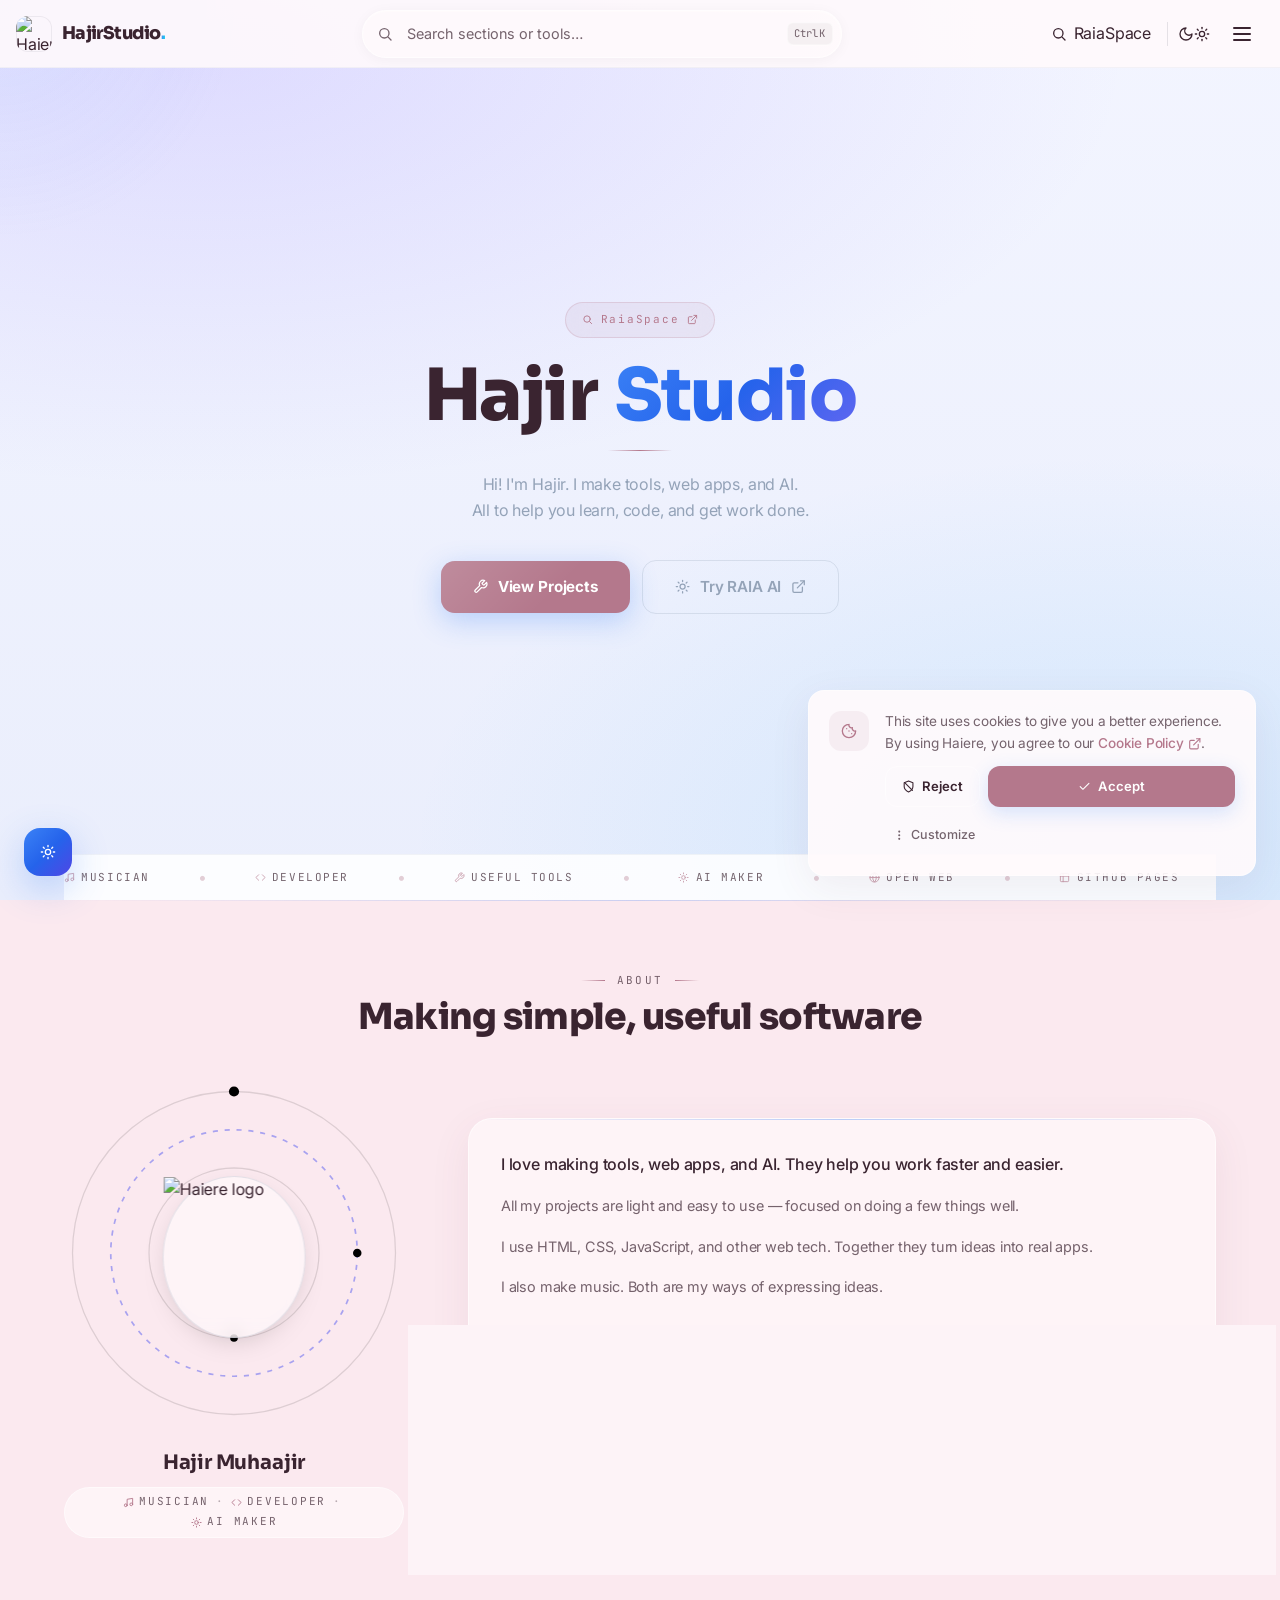
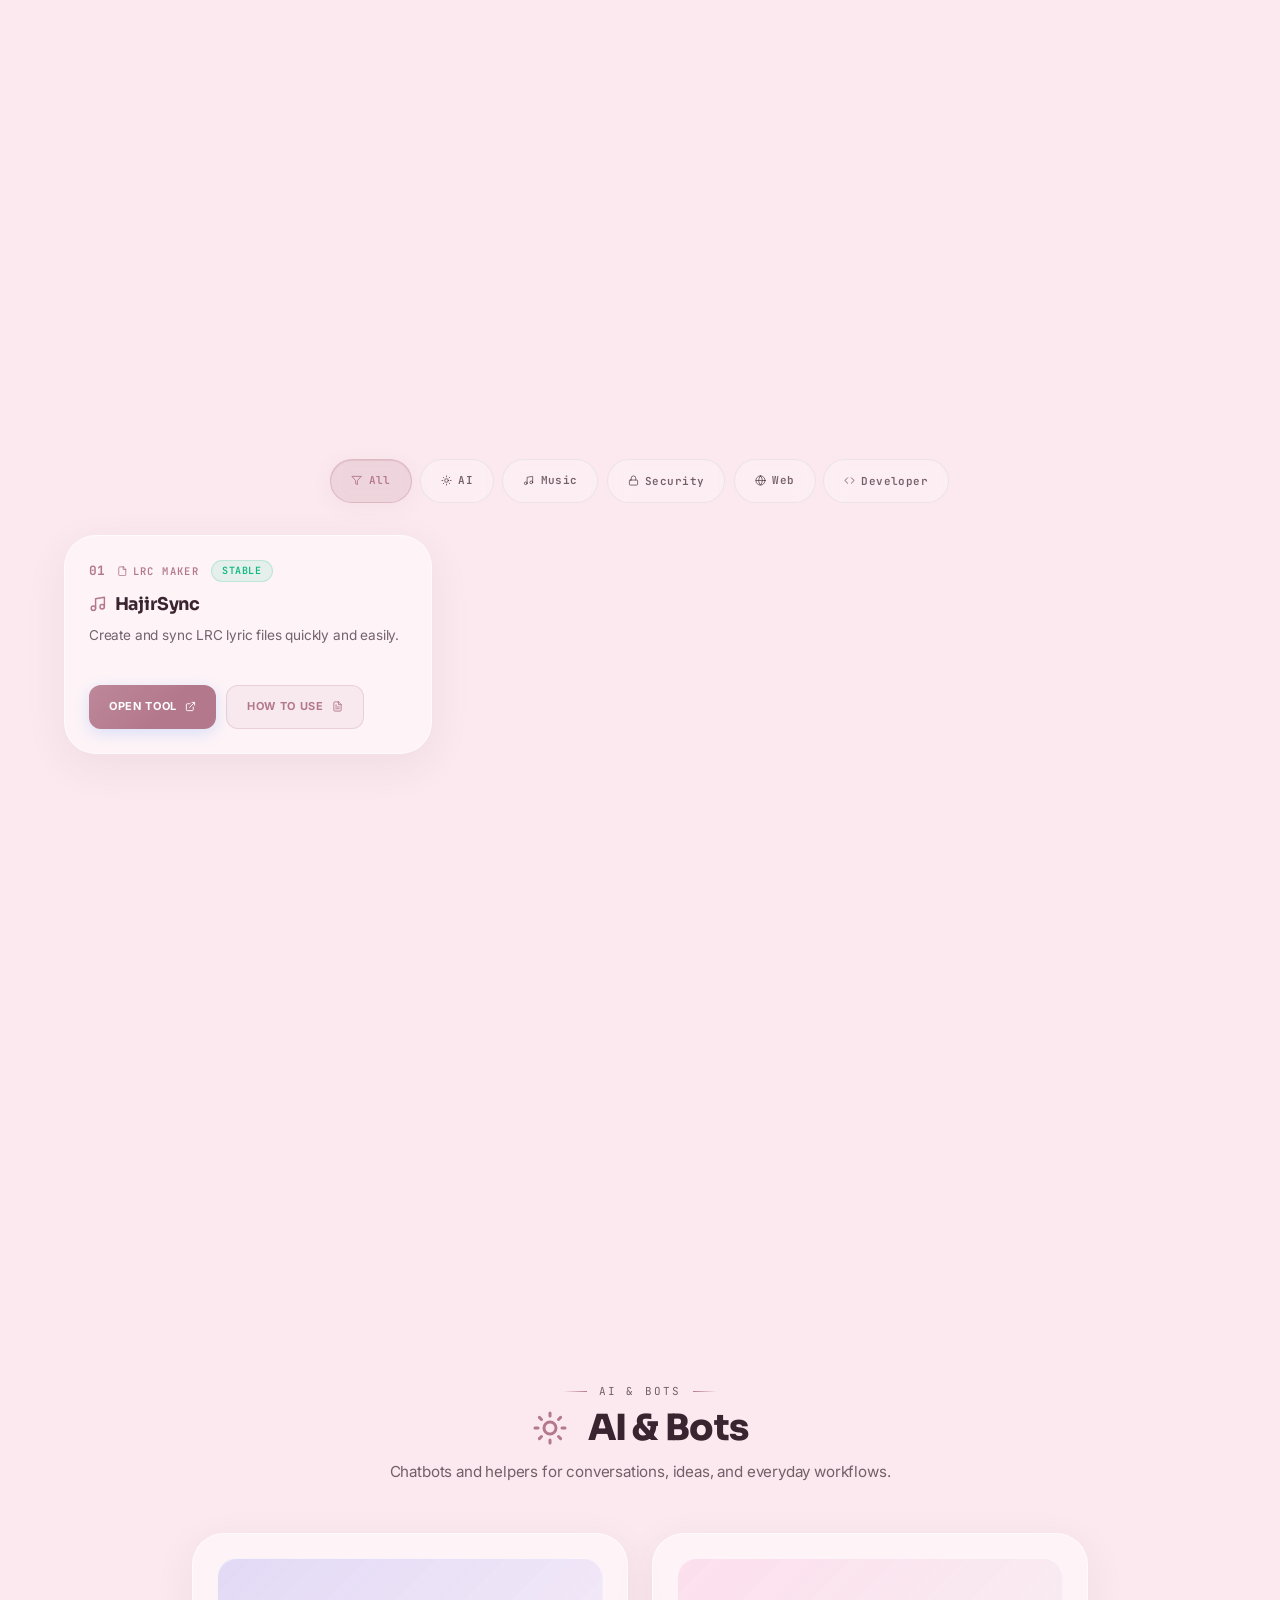
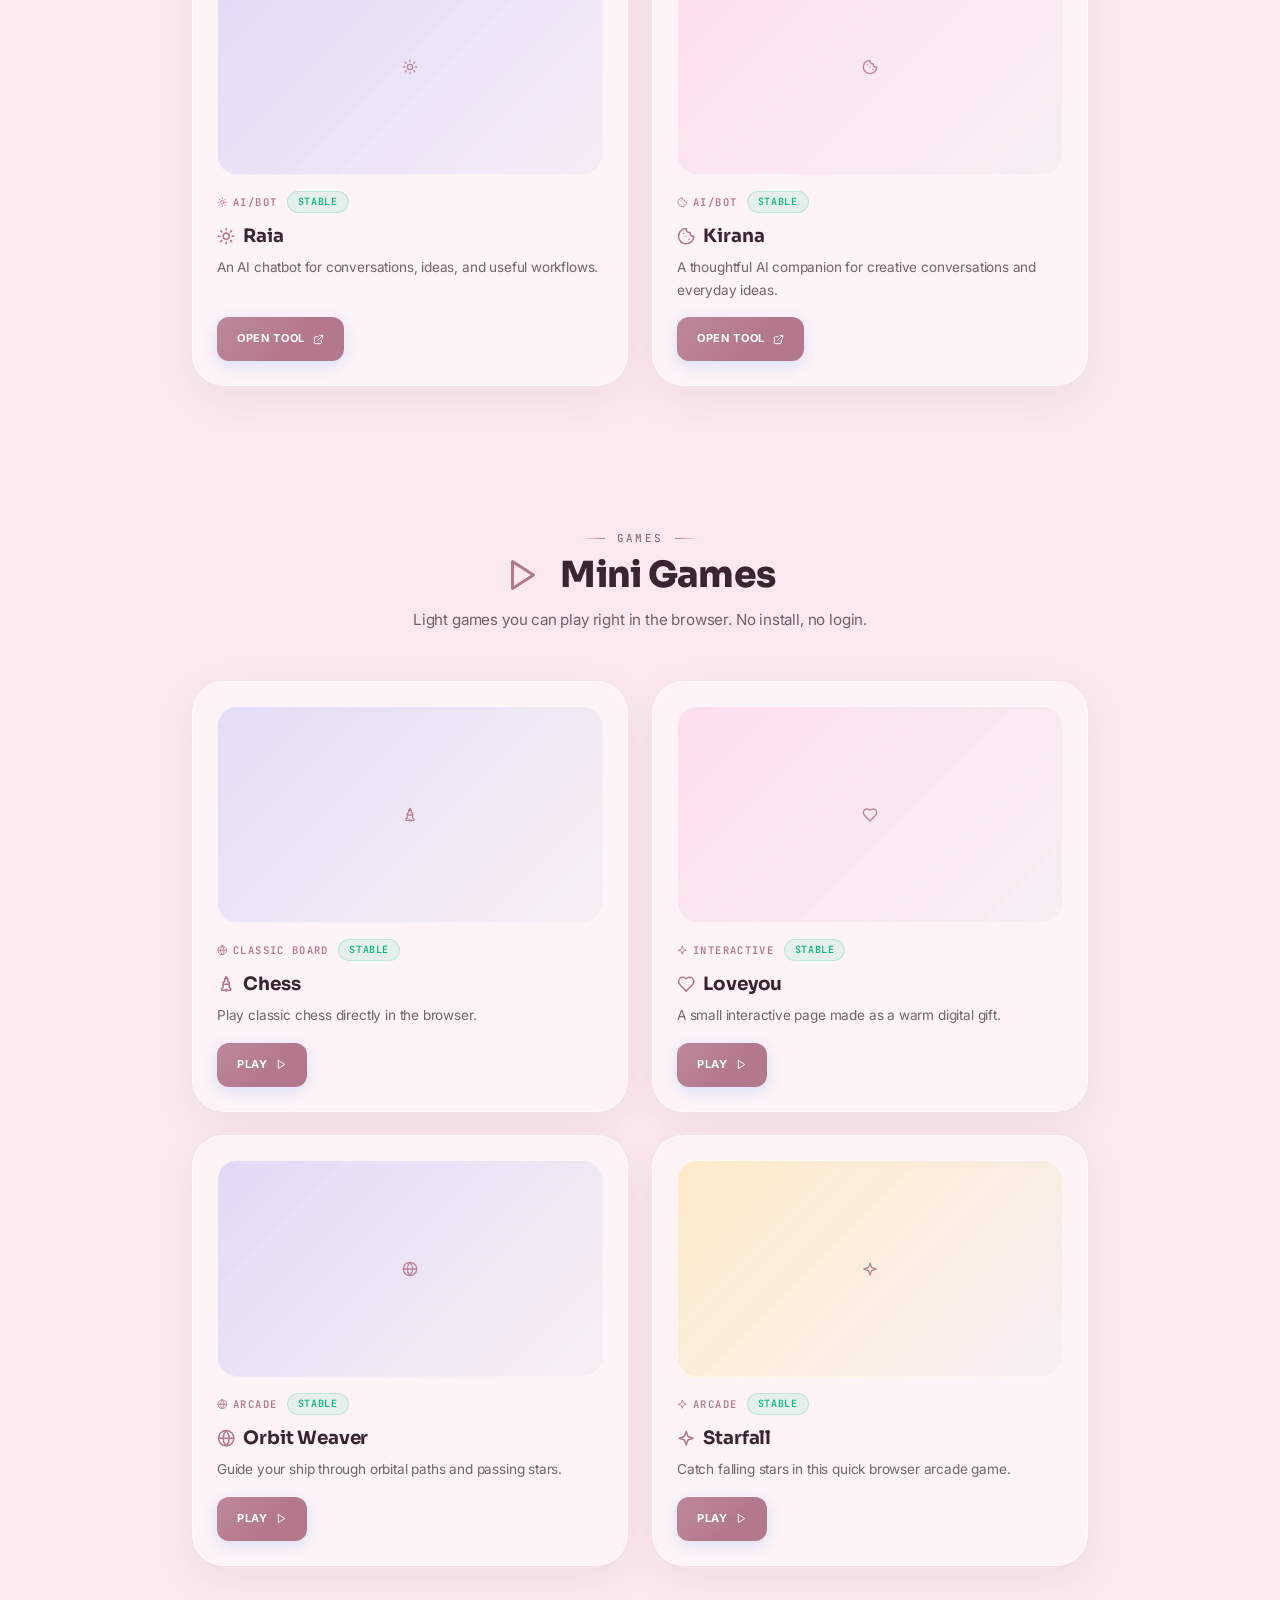
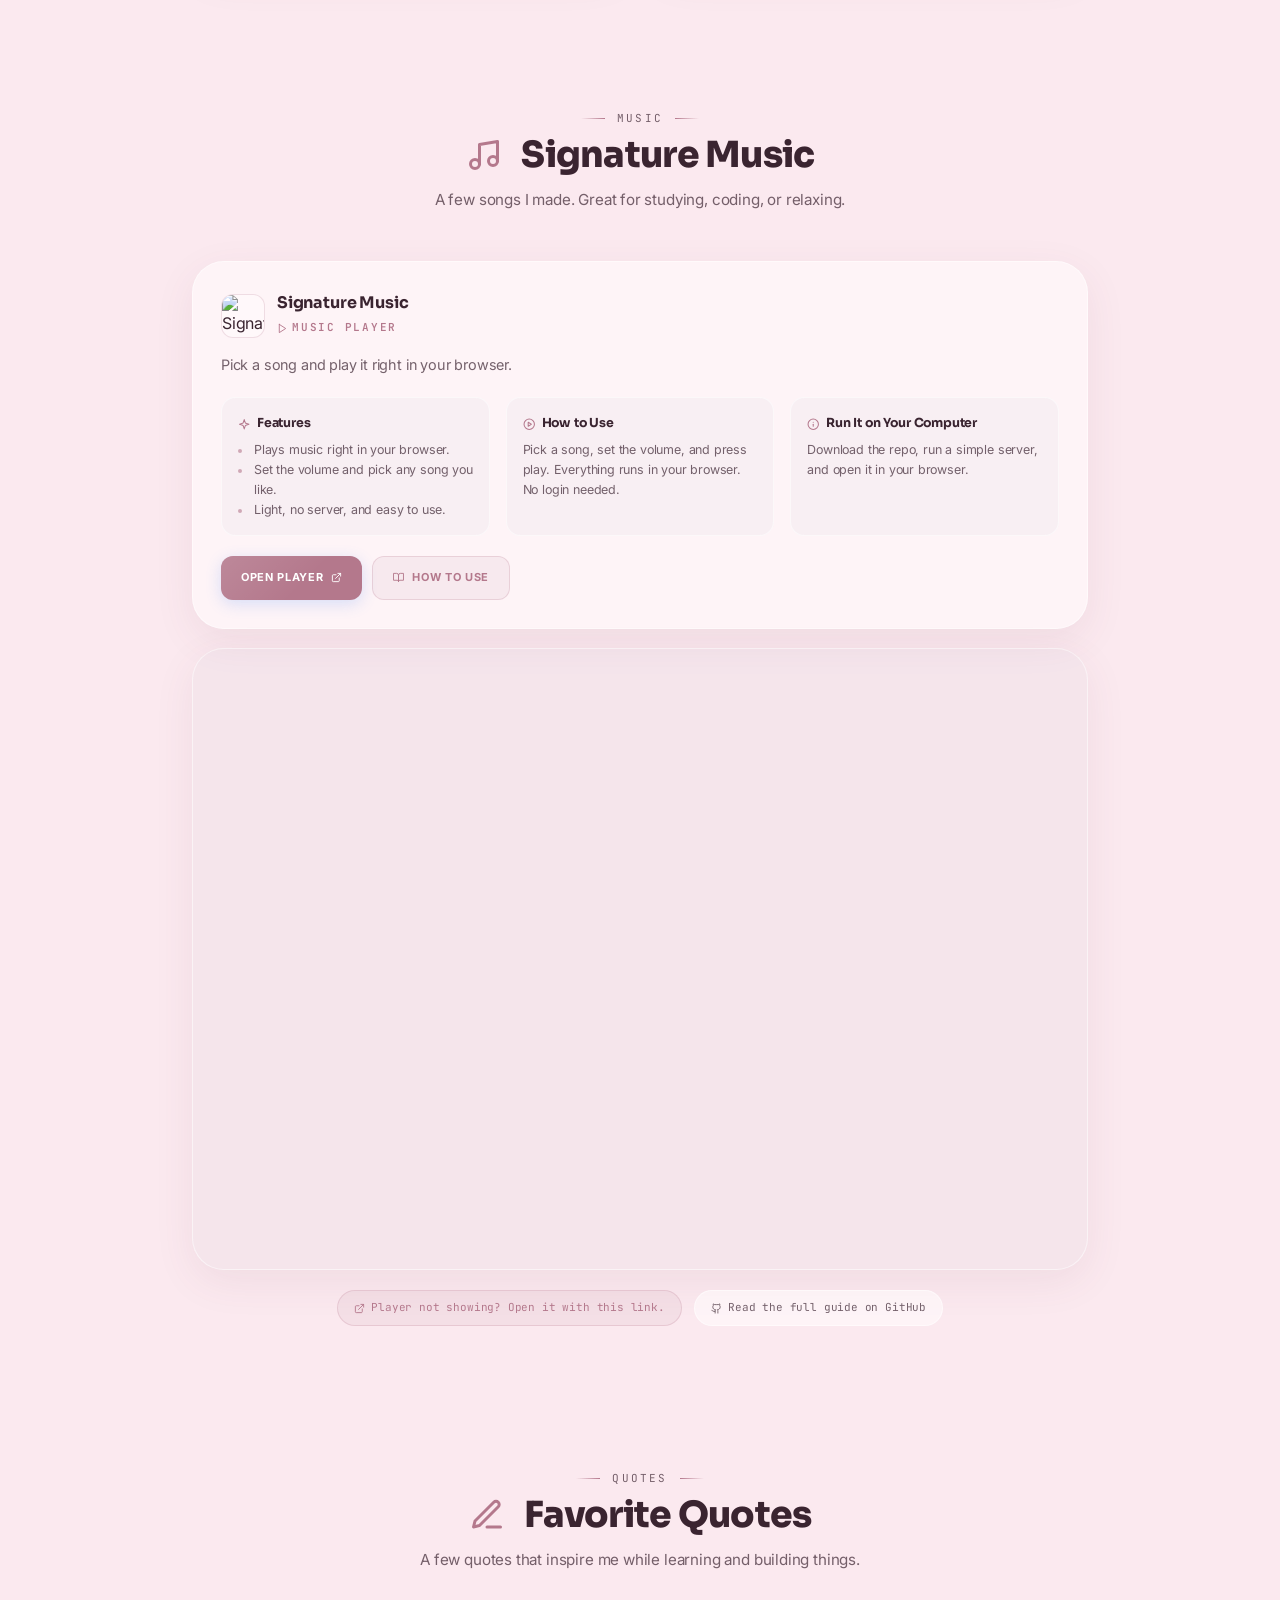
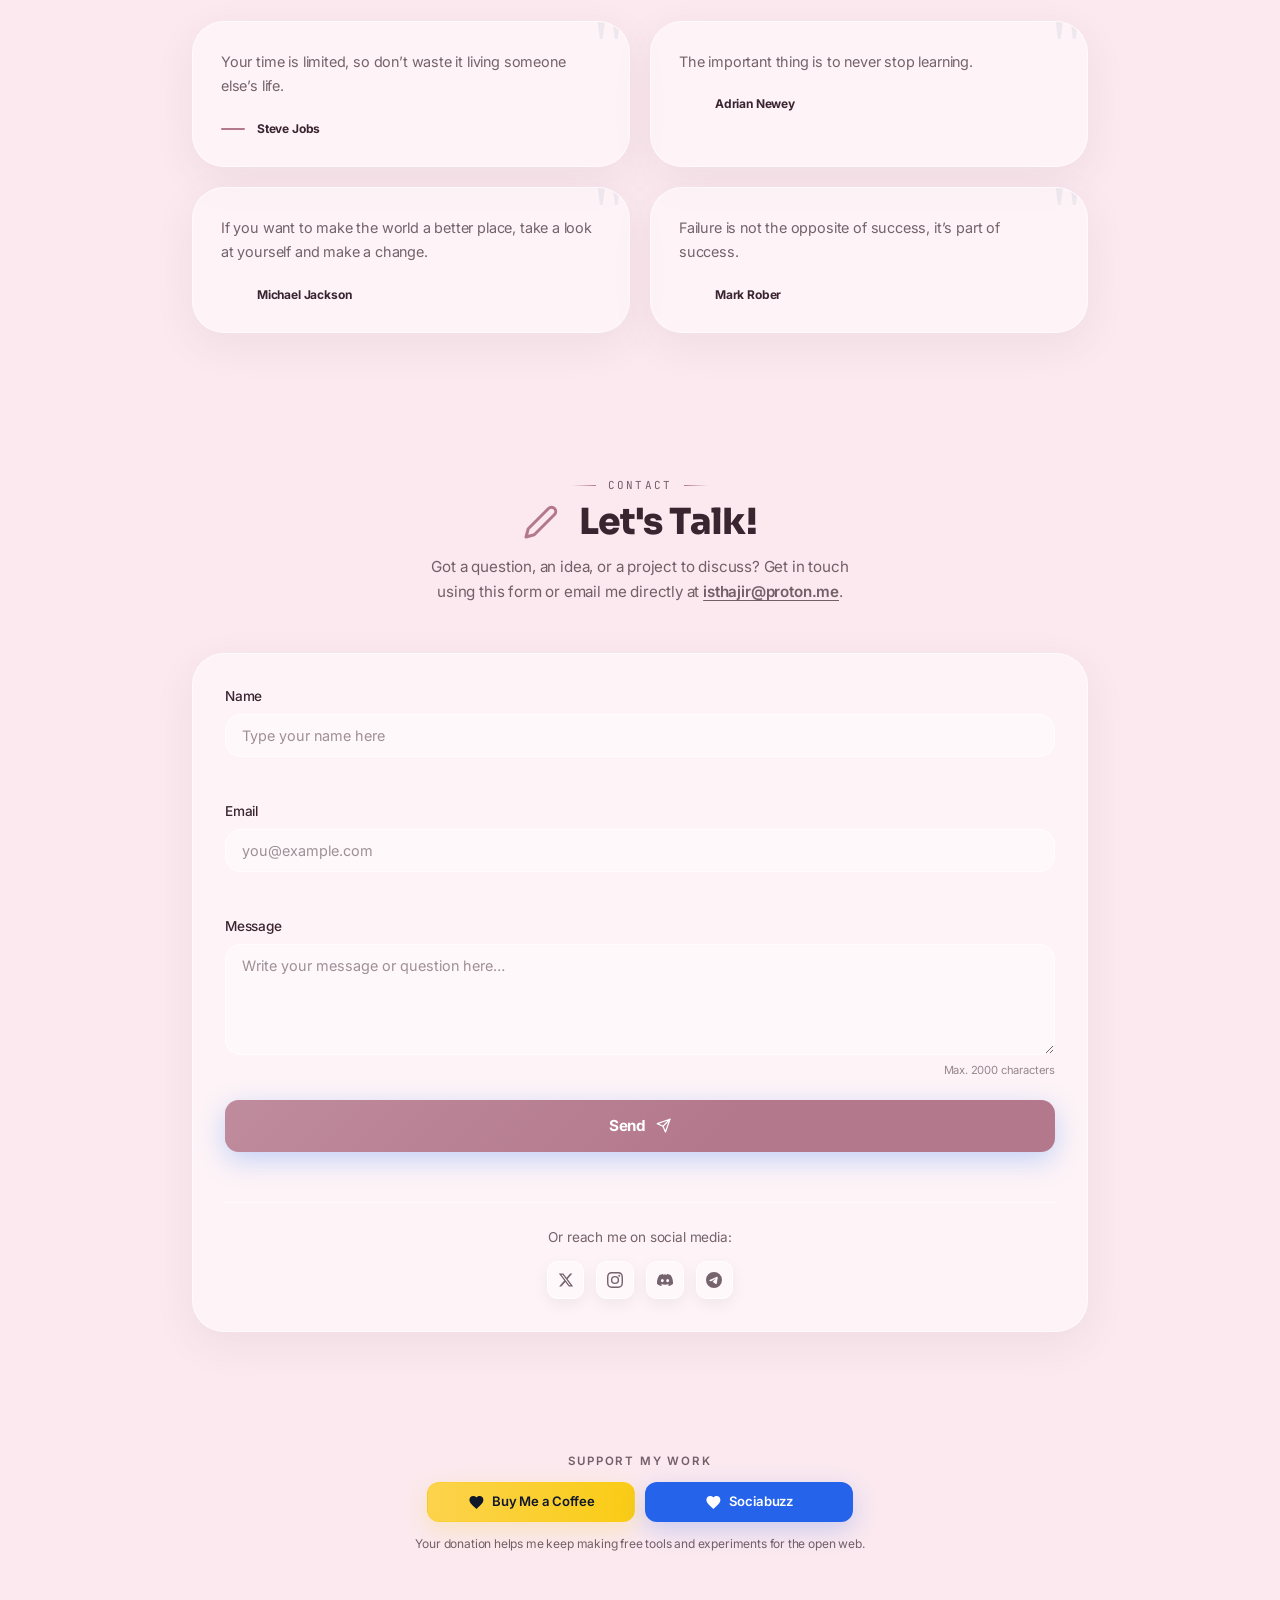
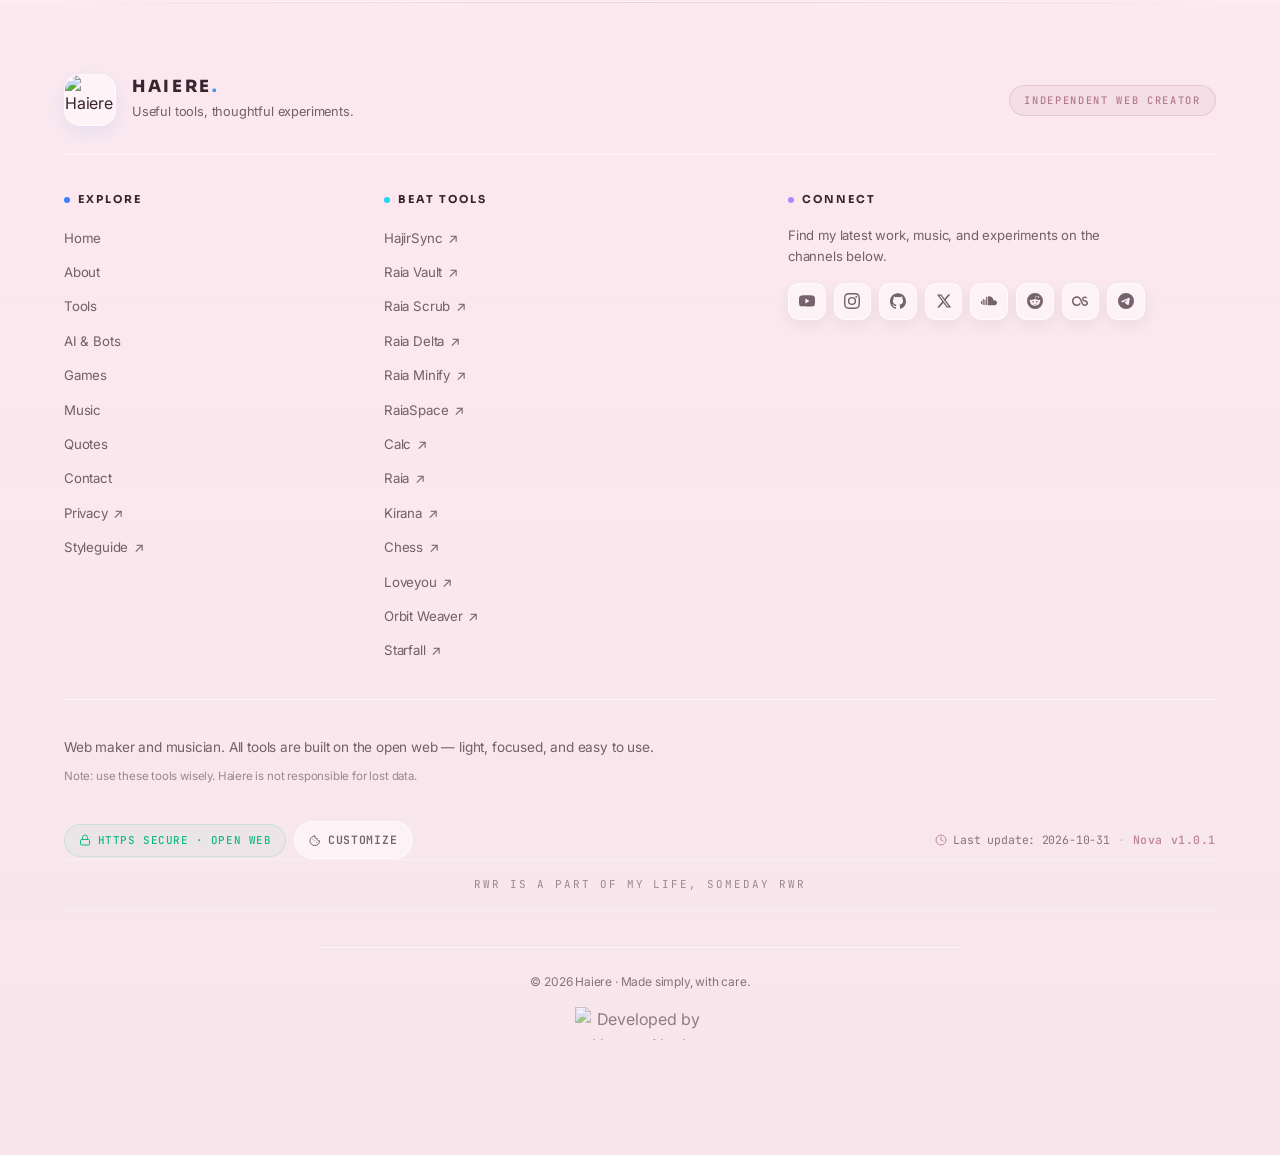
==== commit ab7c5c00: "Update domain" ====
--- a/index.html
+++ b/index.html
@@ -78,7 +78,7 @@
   <link rel="preconnect" href="https://fonts.gstatic.com" crossorigin />
   <link rel="preconnect" href="https://i.postimg.cc" crossorigin />
   <link rel="dns-prefetch" href="https://signature-music.vercel.app" />
-  <link rel="dns-prefetch" href="https://raia-ai.netlify.app" />
+  <link rel="dns-prefetch" href="https://hajir.is-a.dev/raia-ai" />
 
   <!-- ============ FONTS ============ -->
   <link rel="stylesheet" href="https://fonts.googleapis.com/css2?family=Inter:opsz,wght@14..32,300;14..32,400;14..32,500;14..32,600;14..32,700;14..32,800&family=JetBrains+Mono:wght@400;500;600;700&family=Sora:wght@400;500;600;700;800&display=swap" />
@@ -184,7 +184,7 @@
         "@id": "https://hajir.is-a.dev/#ai-bots",
         "name": "AI & Bots by Haiere",
         "itemListElement": [
-          { "@type": "SoftwareApplication", "name": "Raia", "url": "https://raia-ai.netlify.app/", "applicationCategory": "AIApplication", "operatingSystem": "Web", "offers": { "@type": "Offer", "price": "0", "priceCurrency": "USD" } },
+          { "@type": "SoftwareApplication", "name": "Raia", "url": "https://hajir.is-a.dev/raia-ai/", "applicationCategory": "AIApplication", "operatingSystem": "Web", "offers": { "@type": "Offer", "price": "0", "priceCurrency": "USD" } },
           { "@type": "SoftwareApplication", "name": "Kirana", "url": "https://hajir.is-a.dev/kirana", "applicationCategory": "AIApplication", "operatingSystem": "Web", "offers": { "@type": "Offer", "price": "0", "priceCurrency": "USD" } }
         ]
       },
@@ -478,7 +478,7 @@
 <a
   id="raia-button"
   class="group/raia"
-  href="https://raia-ai.netlify.app/"
+  href="https://hajir.is-a.dev/raia-ai/"
   target="_blank"
   rel="noopener noreferrer"
   aria-label="Open RAIA AI"
@@ -691,7 +691,7 @@
         <span data-i18n="nav_github">GitHub</span>
         <span class="drawer-external"><svg class="h-3 w-3" data-icon="ic12" aria-hidden="true"></svg></span>
       </a>
-      <a href="https://raia-ai.netlify.app/" class="drawer-item" target="_blank" rel="noopener noreferrer" aria-label="Open RAIA AI in a new tab">
+      <a href="https://hajir.is-a.dev/raia-ai/" class="drawer-item" target="_blank" rel="noopener noreferrer" aria-label="Open RAIA AI in a new tab">
         <span class="drawer-icon"><svg class="h-4 w-4" data-icon="raia" aria-hidden="true"></svg></span>
         <span data-i18n="nav_raia">RAIA</span>
         <span class="drawer-external"><svg class="h-3 w-3" data-icon="ic12" aria-hidden="true"></svg></span>
@@ -785,7 +785,7 @@
         <svg class="h-4 w-4" data-icon="ic09" aria-hidden="true"></svg>
         <span data-i18n="hero_cta1">View Projects</span>
       </a>
-      <a href="https://raia-ai.netlify.app/" class="btn-secondary group/cta2" target="_blank" rel="noopener noreferrer">
+      <a href="https://hajir.is-a.dev/raia-ai/" class="btn-secondary group/cta2" target="_blank" rel="noopener noreferrer">
         <svg class="h-4 w-4" data-icon="raia" aria-hidden="true"></svg>
         <span data-i18n="hero_cta2">Try RAIA AI</span>
         <svg class="ml-1 h-3 w-3 opacity-60" data-icon="ic12" aria-hidden="true"></svg>
@@ -910,7 +910,7 @@
         </ul>
 
         <div class="about-card-actions">
-          <a href="https://raia-ai.netlify.app/" class="btn-primary group/raia" target="_blank" rel="noopener noreferrer">
+          <a href="https://hajir.is-a.dev/raia-ai/" class="btn-primary group/raia" target="_blank" rel="noopener noreferrer">
             <svg class="h-4 w-4" data-icon="raia" aria-hidden="true"></svg>
             <span data-i18n="about_cta">Try RAIA</span>
             <svg class="ml-1 h-3 w-3 opacity-60" data-icon="ic12" aria-hidden="true"></svg>
@@ -1231,7 +1231,7 @@
         </h3>
         <p class="game-desc" data-i18n="ai_raia_desc">An AI chatbot for conversations, ideas, and useful workflows.</p>
         <div class="tool-actions mt-auto">
-          <a href="https://raia-ai.netlify.app/" class="tool-open-btn group/btn" target="_blank" rel="noopener noreferrer" aria-label="Open Raia in a new tab">
+          <a href="https://hajir.is-a.dev/raia-ai/" class="tool-open-btn group/btn" target="_blank" rel="noopener noreferrer" aria-label="Open Raia in a new tab">
             <span data-i18n="tool_open">Open Tool</span>
             <svg class="h-3.5 w-3.5" data-icon="ic12" aria-hidden="true"></svg>
           </a>
@@ -1825,7 +1825,7 @@
           <li><a href="https://raiaminify.haiere.workers.dev/" class="footer-link" target="_blank" rel="noopener noreferrer">Raia Minify <span aria-hidden="true">↗</span></a></li>
           <li><a href="https://raiaspace.haiere.workers.dev" class="footer-link" target="_blank" rel="noopener noreferrer">RaiaSpace <span aria-hidden="true">↗</span></a></li>
           <li><a href="https://hajir.is-a.dev/calc" class="footer-link" target="_blank" rel="noopener noreferrer">Calc <span aria-hidden="true">↗</span></a></li>
-          <li><a href="https://raia-ai.netlify.app/" class="footer-link" target="_blank" rel="noopener noreferrer">Raia <span aria-hidden="true">↗</span></a></li>
+          <li><a href="https://hajir.is-a.dev/raia-ai/" class="footer-link" target="_blank" rel="noopener noreferrer">Raia <span aria-hidden="true">↗</span></a></li>
           <li><a href="https://hajir.is-a.dev/kirana" class="footer-link" target="_blank" rel="noopener noreferrer">Kirana <span aria-hidden="true">↗</span></a></li>
           <li><a href="https://hajir.is-a.dev/chess" class="footer-link">Chess <span aria-hidden="true">↗</span></a></li>
           <li><a href="https://hajir.is-a.dev/loveyou" class="footer-link">Loveyou <span aria-hidden="true">↗</span></a></li>
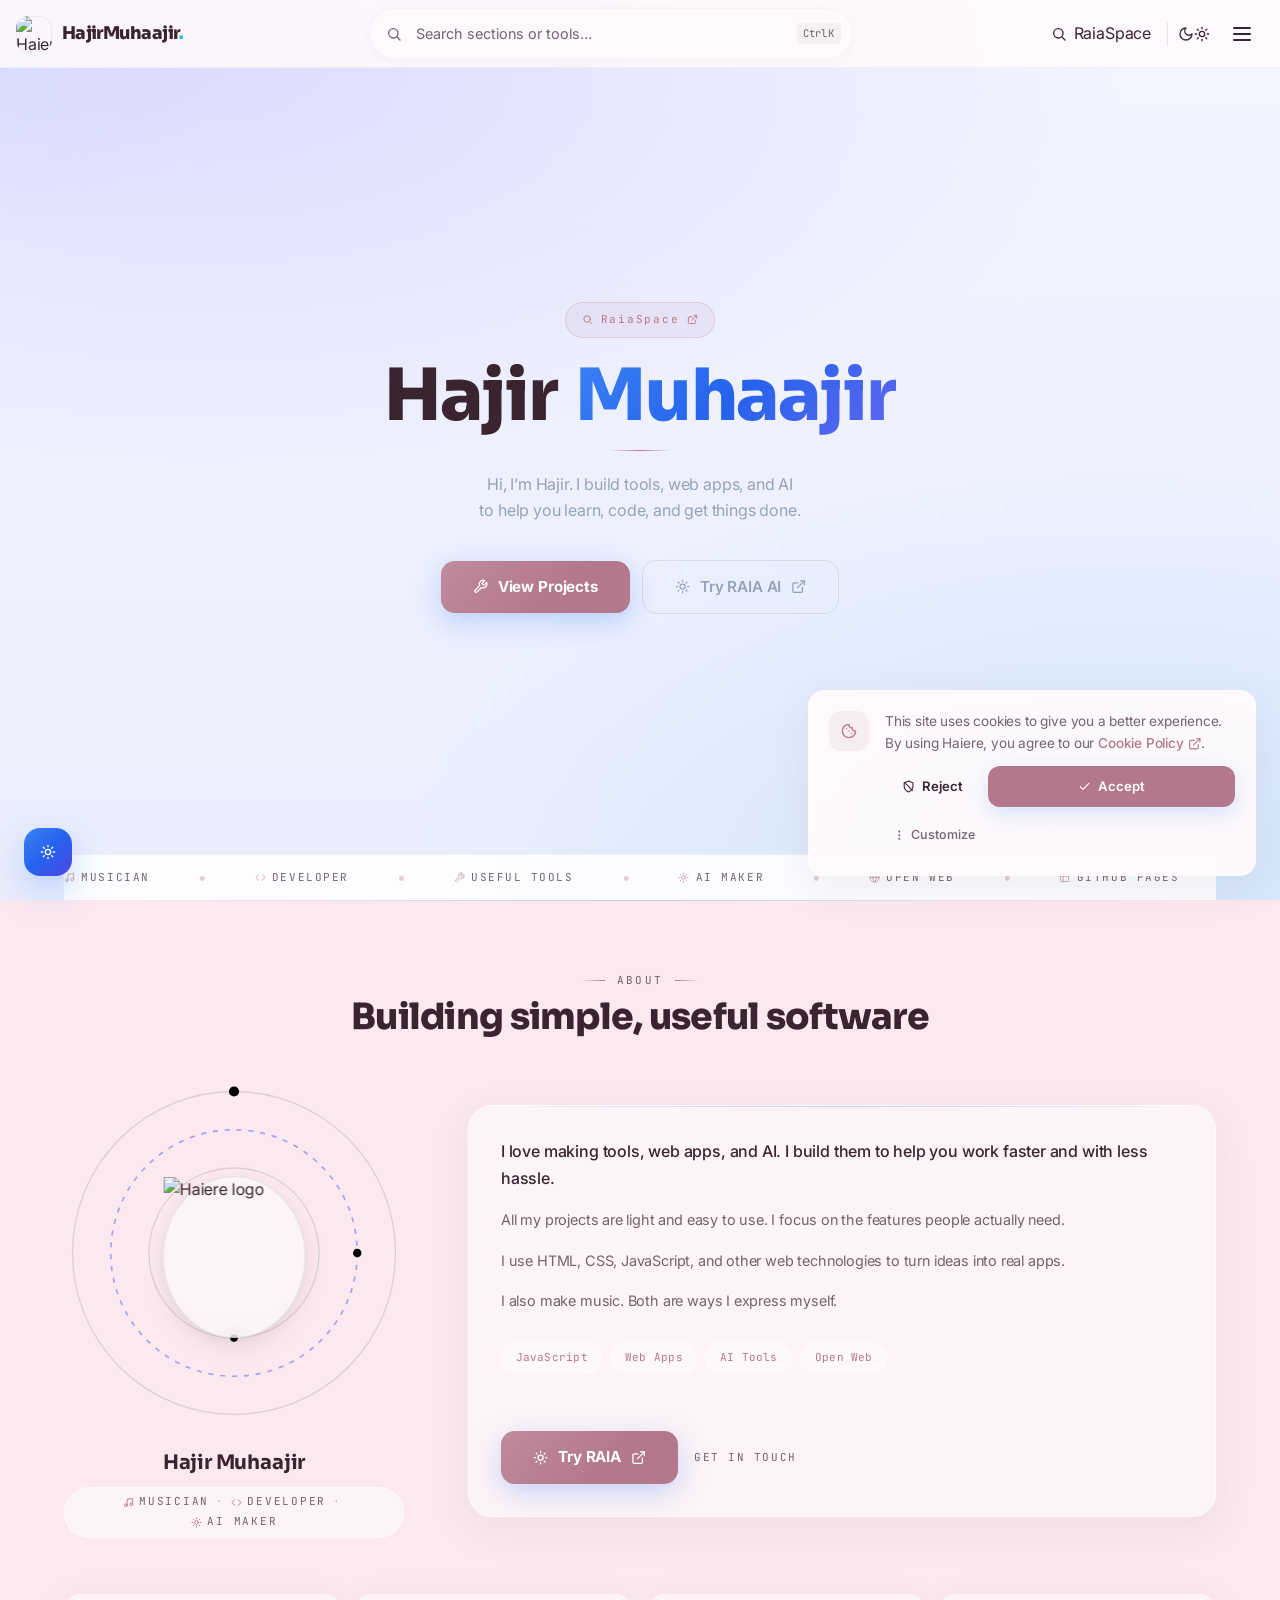
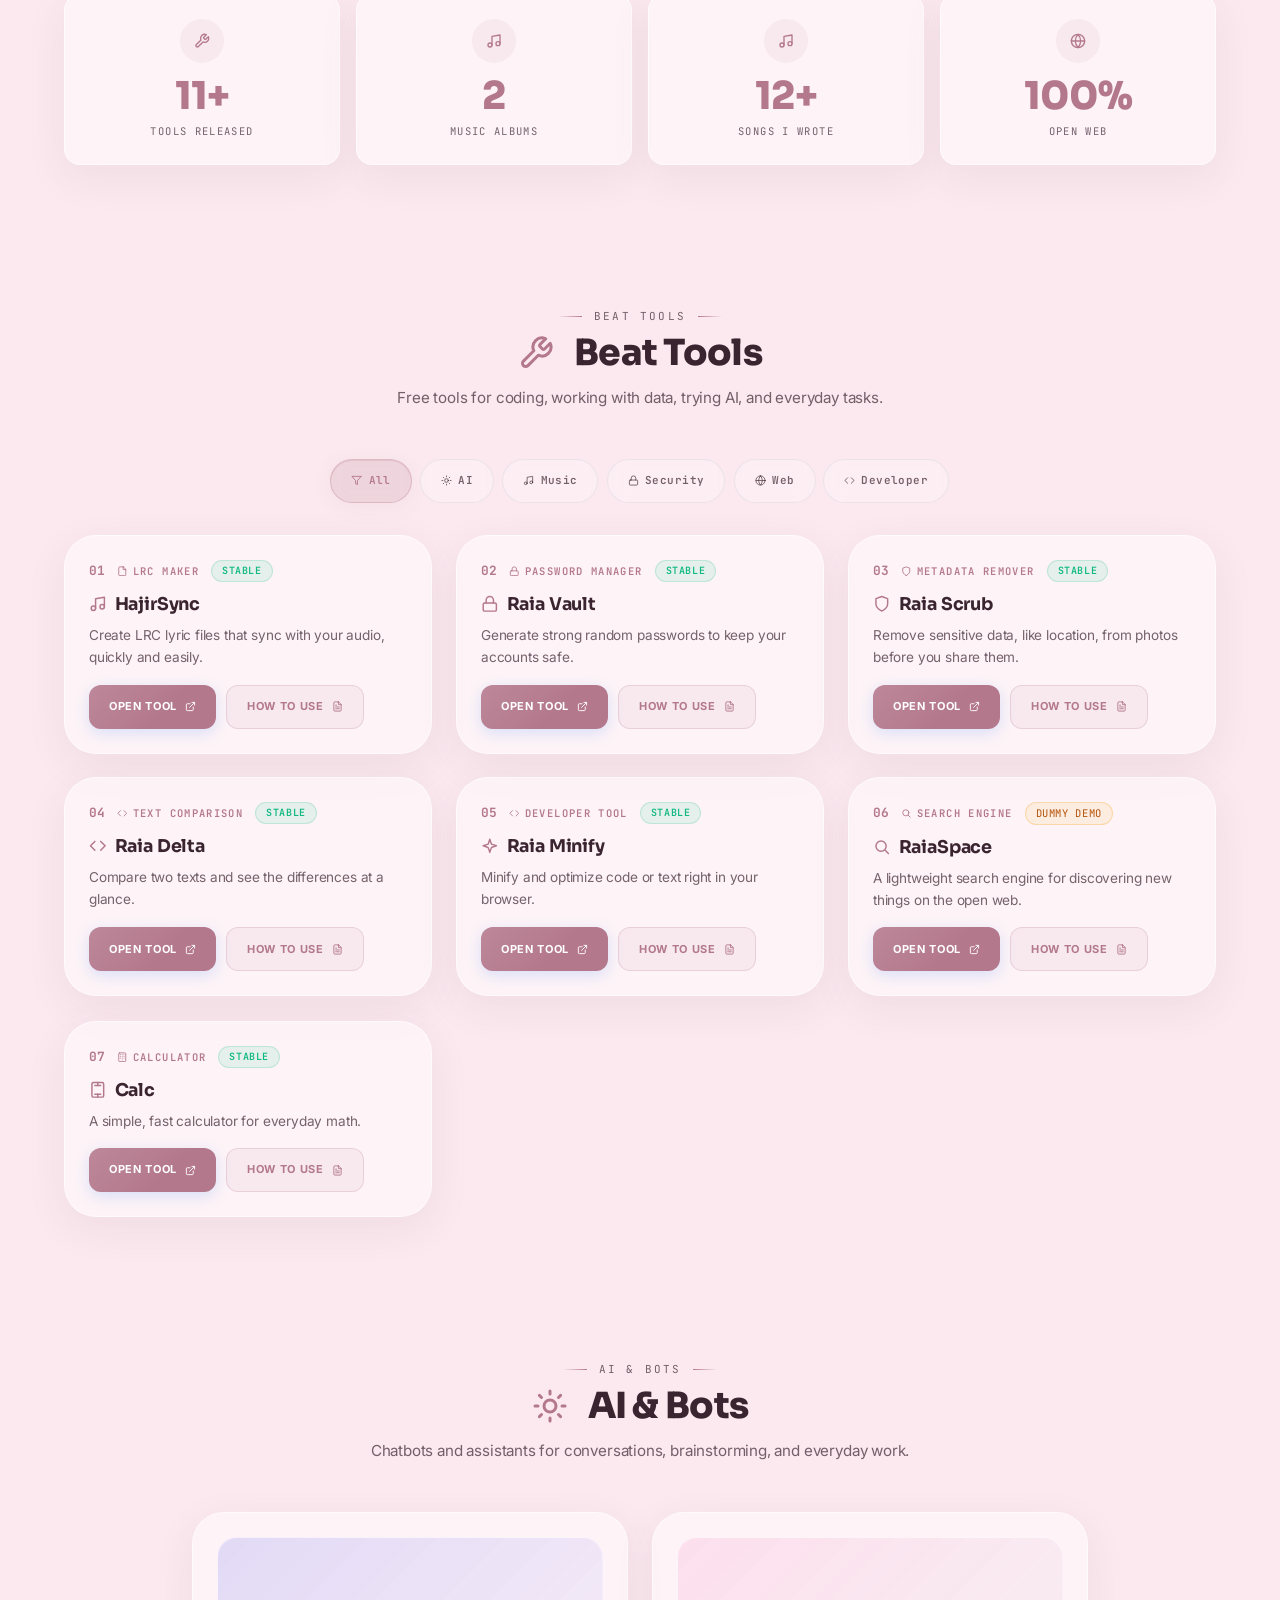
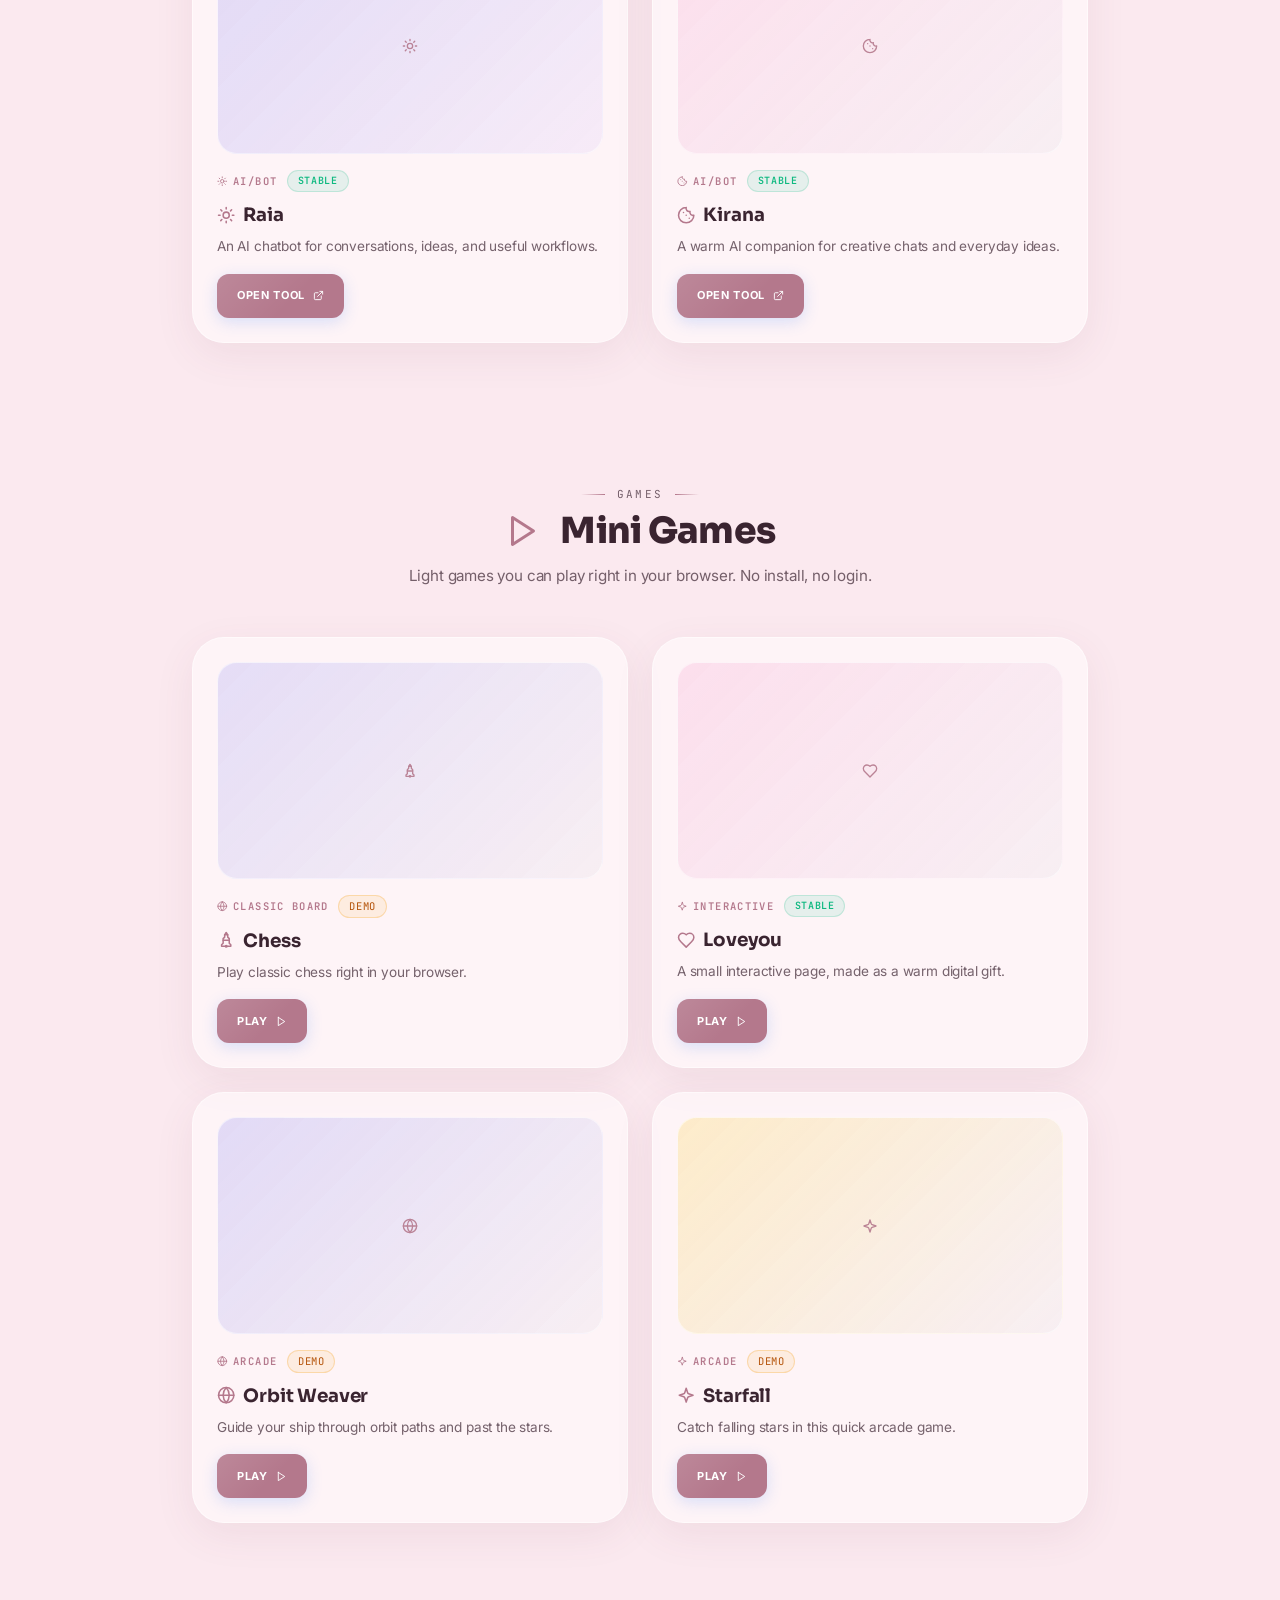
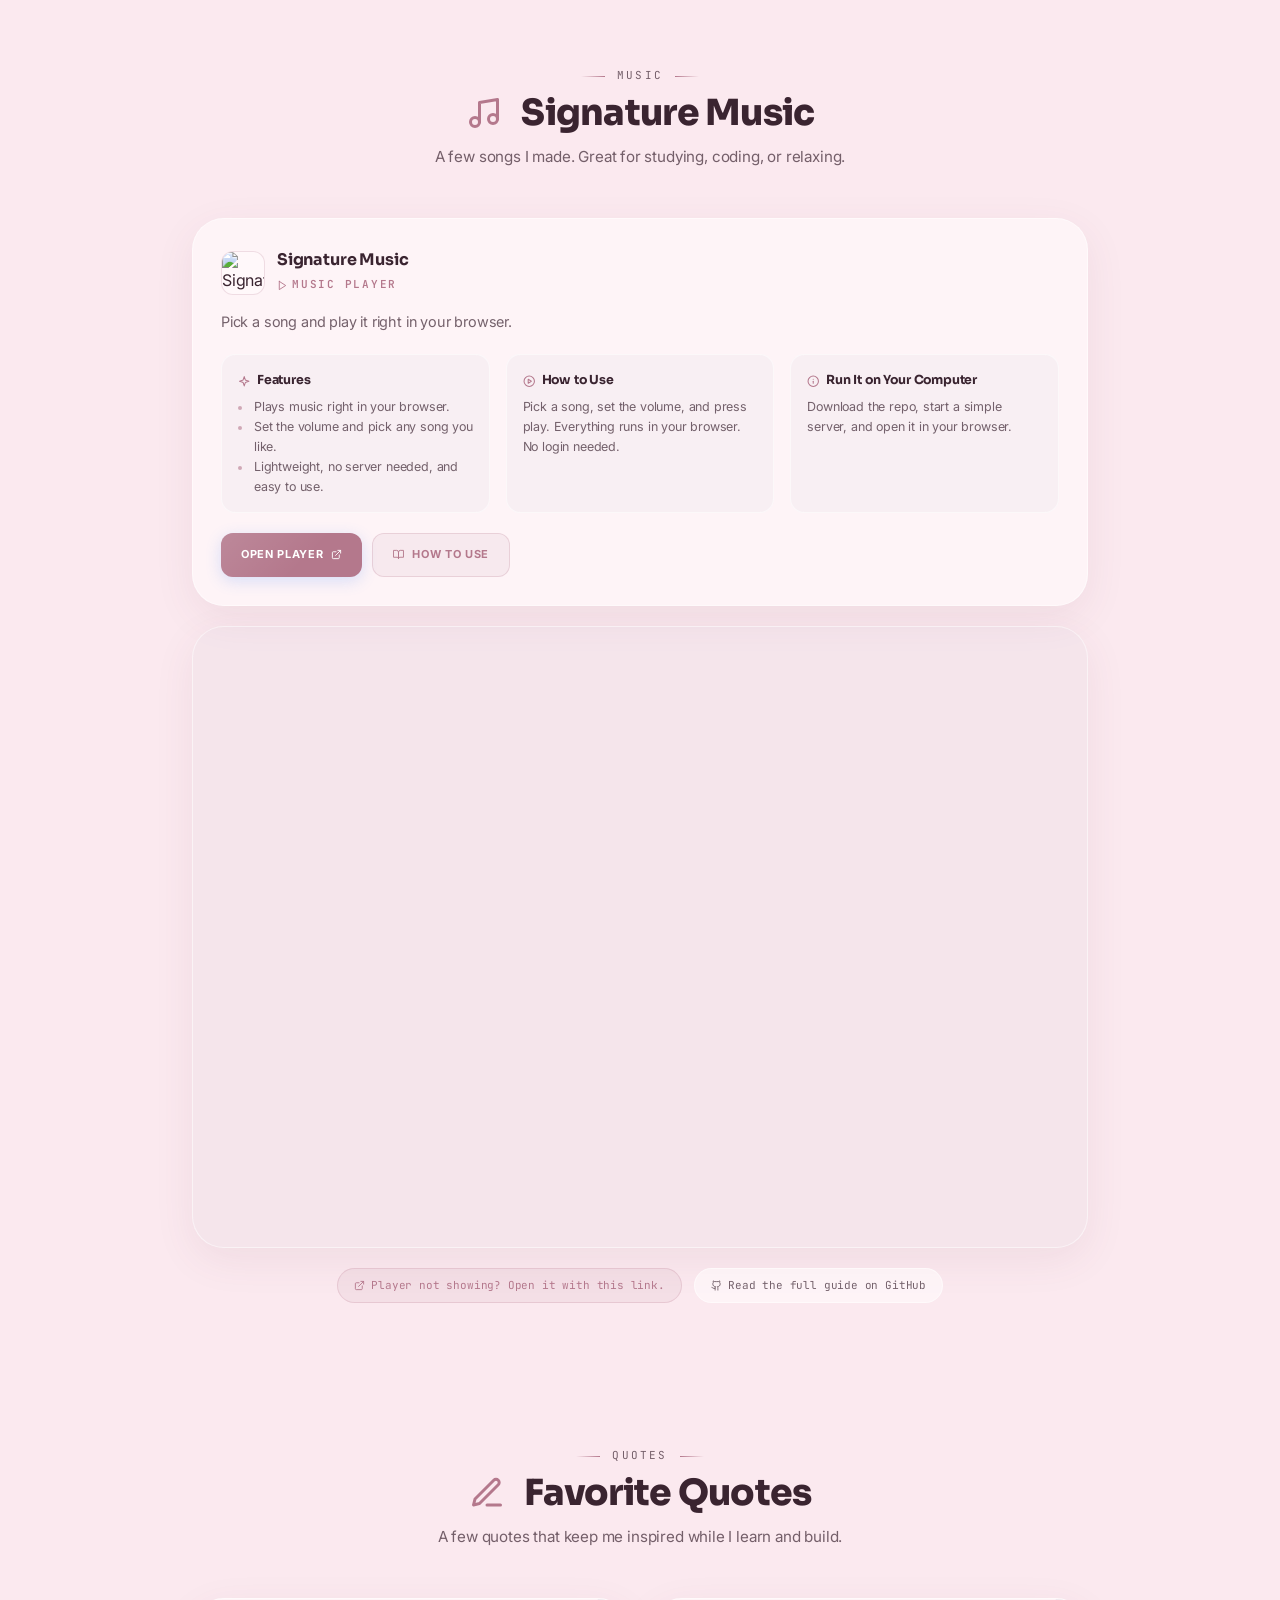
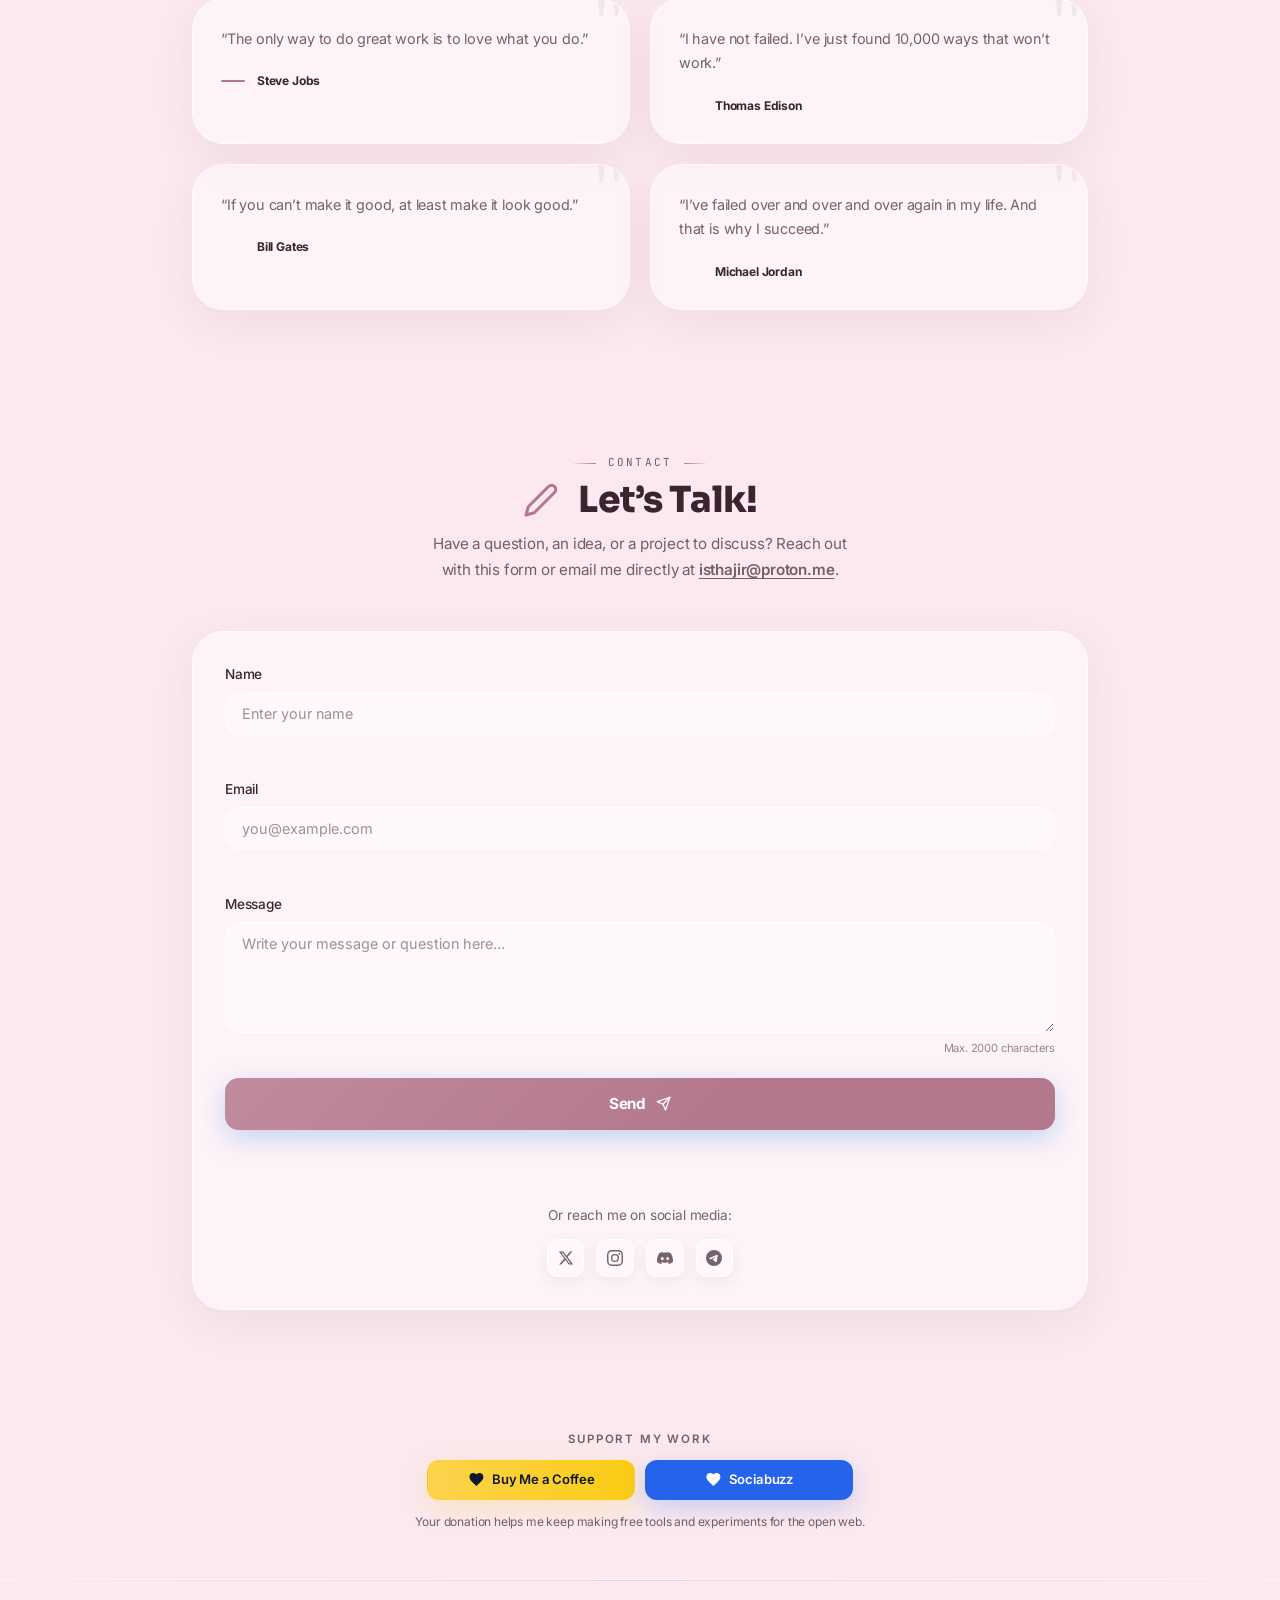
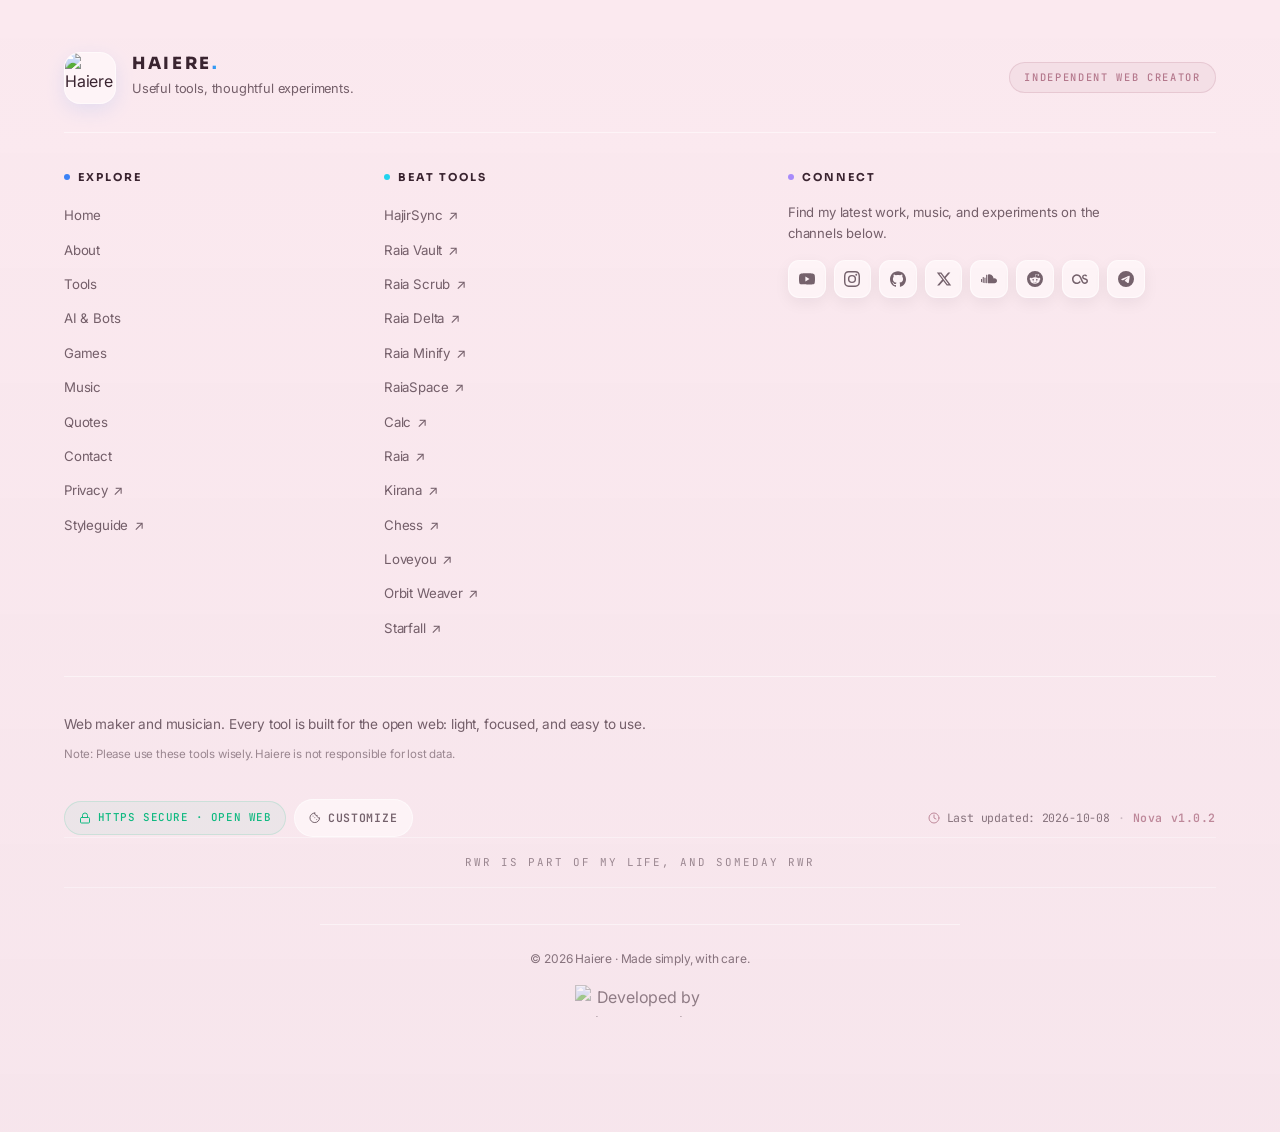
==== commit 5aa6d9e3: "Add files via upload" ====
--- a/index.html
+++ b/index.html
@@ -44,7 +44,7 @@
   <meta property="og:image:type" content="image/webp" />
   <meta property="og:image:width" content="1200" />
   <meta property="og:image:height" content="630" />
-  <meta property="og:image:alt" content="Blue letter H logo of Haiere, the personal studio of Hajir Muhaajir" />
+  <meta property="og:image:alt" content="Blue letter H logo of Haiere, the personal portfolio of Hajir Muhaajir" />
   <meta property="og:profile:first_name" content="Hajir" />
   <meta property="og:profile:last_name" content="Muhaajir" />
   <meta property="og:profile:username" content="haierehere" />
@@ -54,7 +54,7 @@
   <meta name="twitter:title" content="Hajir Muhaajir — Web Maker, AI Builder &amp; Free Tools | Haiere" />
   <meta name="twitter:description" content="Free web tools, open source projects, AI chatbots, and music by Hajir Muhaajir." />
   <meta name="twitter:image" content="https://i.postimg.cc/GmWt2wch/H-blue.webp" />
-  <meta name="twitter:image:alt" content="Blue letter H logo of Haiere, the personal studio of Hajir Muhaajir" />
+  <meta name="twitter:image:alt" content="Blue letter H logo of Haiere, the personal portfolio Hajir Muhaajir" />
   <meta name="twitter:creator" content="@haierehere" />
   <meta name="twitter:site" content="@haierehere" />
 
@@ -216,7 +216,7 @@
             "name": "What is Haiere?",
             "acceptedAnswer": {
               "@type": "Answer",
-              "text": "Haiere is the personal studio of Hajir Muhaajir — a collection of free web tools, open source projects, AI chatbots, and music, built for the open web."
+              "text": "Haiere is the personal portofolio of Hajir Muhaajir — a collection of free web tools, open source projects, AI chatbots, and music, built for the open web."
             }
           },
           {
@@ -323,7 +323,7 @@
   })();
 </script>
 
-<!-- ============ AURORA Nova v1.0.1: perf tier ============ -->
+<!-- ============ AURORA Nova: perf tier ============ -->
 <script>
   (function () {
     var d = document.documentElement;
@@ -511,7 +511,7 @@
           height="36"
         />
       </span>
-      <span class="brand-text">HajirStudio<span class="brand-dot">.</span></span>
+      <span class="brand-text">HajirMuhaajir<span class="brand-dot">.</span></span>
     </a>
 
     <div id="header-search" class="header-search" role="search">
@@ -624,7 +624,7 @@
             height="36"
           />
         </span>
-        <h2 id="drawer-title" class="brand-text brand-text--sm">HajirStudio<span class="brand-dot">.</span></h2>
+        <h2 id="drawer-title" class="brand-text brand-text--sm">HajirMuhaajir<span class="brand-dot">.</span></h2>
       </div>
 
       <button
@@ -771,7 +771,7 @@
 
     <h1 class="hero-title">
       <span class="hero-title-1" data-i18n="hero_title_1">Hajir</span>
-      <span class="hero-title-2" data-i18n="hero_title_2">Studio</span>
+      <span class="hero-title-2" data-i18n="hero_title_2">Muhaajir</span>
     </h1>
 
     <p class="hero-rule" aria-hidden="true"></p>
@@ -1139,7 +1139,7 @@
             <svg class="h-2.5 w-2.5" data-icon="ic14" aria-hidden="true"></svg>
             <span data-i18n="cat_search">Search Engine</span>
           </span>
-          <span class="status-badge-stable" data-i18n="status_stable">Stable</span>
+          <span class="status-badge-demo">Dummy Demo</span>
         </div>
         <h3 class="tool-title">
           <svg class="h-4 w-4" data-icon="ic14" aria-hidden="true"></svg>
@@ -1301,7 +1301,7 @@
             <svg class="h-2.5 w-2.5" data-icon="ic16" aria-hidden="true"></svg>
             <span data-i18n="game_chess_tag">Classic Board</span>
           </span>
-          <span class="status-badge-stable" data-i18n="status_stable">Stable</span>
+          <span class="status-badge-demo" data-i18n="status_demo">Demo</span>
         </div>
         <h3 class="game-title">
           <svg class="h-4 w-4" data-icon="ic30" aria-hidden="true"></svg>
@@ -1351,7 +1351,7 @@
             <svg class="h-2.5 w-2.5" data-icon="ic16" aria-hidden="true"></svg>
             <span data-i18n="game_orbit_tag">Arcade</span>
           </span>
-          <span class="status-badge-stable" data-i18n="status_stable">Stable</span>
+          <span class="status-badge-demo" data-i18n="status_demo">Demo</span>
         </div>
         <h3 class="game-title">
           <svg class="h-4 w-4" data-icon="ic16" aria-hidden="true"></svg>
@@ -1376,7 +1376,7 @@
             <svg class="h-2.5 w-2.5" data-icon="ic41" aria-hidden="true"></svg>
             <span data-i18n="game_starfall_tag">Arcade</span>
           </span>
-          <span class="status-badge-stable" data-i18n="status_stable">Stable</span>
+          <span class="status-badge-demo" data-i18n="status_demo">Demo</span>
         </div>
         <h3 class="game-title">
           <svg class="h-4 w-4" data-icon="ic41" aria-hidden="true"></svg>
@@ -1904,9 +1904,9 @@
       <p class="footer-updated">
         <svg class="h-3 w-3" data-icon="ic19" aria-hidden="true"></svg>
         <span data-i18n="footer_last_updated">Last update:</span>
-        <span id="last-updated-date">2026-10-31</span>
+        <span id="last-updated-date">2026-10-08</span>
         <span class="footer-version-sep" aria-hidden="true">·</span>
-        <span class="footer-version" data-i18n="footer_version">Nova v1.0.1</span>
+        <span class="footer-version" data-i18n="footer_version">Nova v1.0.2</span>
       </p>
     </div>
 
--- a/style.css
+++ b/style.css
@@ -1,9 +1,9 @@
 /* ============================================================
-   style.css Nova v1.0.1 — Haiere
+   style.css v1.0.2— Haiere 
    Modern, minimal, branded. English-first, dark-first with full
    light parity.
 
-   Nova v1.0.1 changes (perf pass — blur/compositing cost):
+   Nova v1.0.2 changes (perf pass — blur/compositing cost):
    - Nav backdrop-filter reduced to 14px on premium; removed
      entirely on mobile / coarse pointer / normal / eco tiers.
      Fixed header repaints every scroll frame; blur there was
@@ -140,6 +140,10 @@
 }
 
 /* ---------- GLASS ---------- */
+/* v2026.10.08.7 — backdrop-filter REMOVED from card/pill/nav.
+   Base backgrounds are already semi-opaque; visual delta is
+   minimal while scroll-time compositing cost drops sharply.
+   #nav keeps its own blur via its dedicated `#nav` rule below. */
 .glass-card, .glass-pill, .glass-nav {
   transition: background 0.5s ease, border-color 0.5s ease, box-shadow 0.5s ease, transform 0.5s var(--ease-spring);
 }
@@ -1087,6 +1091,23 @@
   font-weight: 600;
   letter-spacing: 0.06em;
   text-transform: uppercase;
+}
+/* Demo badge: used for RaiaSpace and demo games */
+.status-badge-demo {
+  padding: 0.125rem 0.625rem;
+  border: 1px solid rgba(245, 158, 11, 0.25);
+  border-radius: var(--radius-pill);
+  background: rgba(245, 158, 11, 0.1);
+  color: #b45309;
+  font-family: var(--font-mono);
+  font-size: var(--fs-micro);
+  letter-spacing: .06em;
+  text-transform: uppercase;
+}
+.dark .status-badge-demo {
+  background: rgba(245, 158, 11, 0.1);
+  border-color: rgba(251, 191, 36, 0.22);
+  color: #fbbf24;
 }
 .dark .status-badge-stable {
   background: rgba(16, 185, 129, 0.08);
--- a/aurora.css
+++ b/aurora.css
@@ -1,5 +1,5 @@
 /* ============================================================
-   aurora.css Nova v1.0.1 — "Milky Way" cinematic deep-space background
+   aurora.css Nova v1.0.2 — "Milky Way" cinematic deep-space background
    Layer order (back → front), all decorative, pointer-events: none
      #aurora-bg  z0   base gradient (also the static fallback for eco tier)
        .aur-space z0  milky way, galaxy, nebula, mist, dust, glow stars, grain
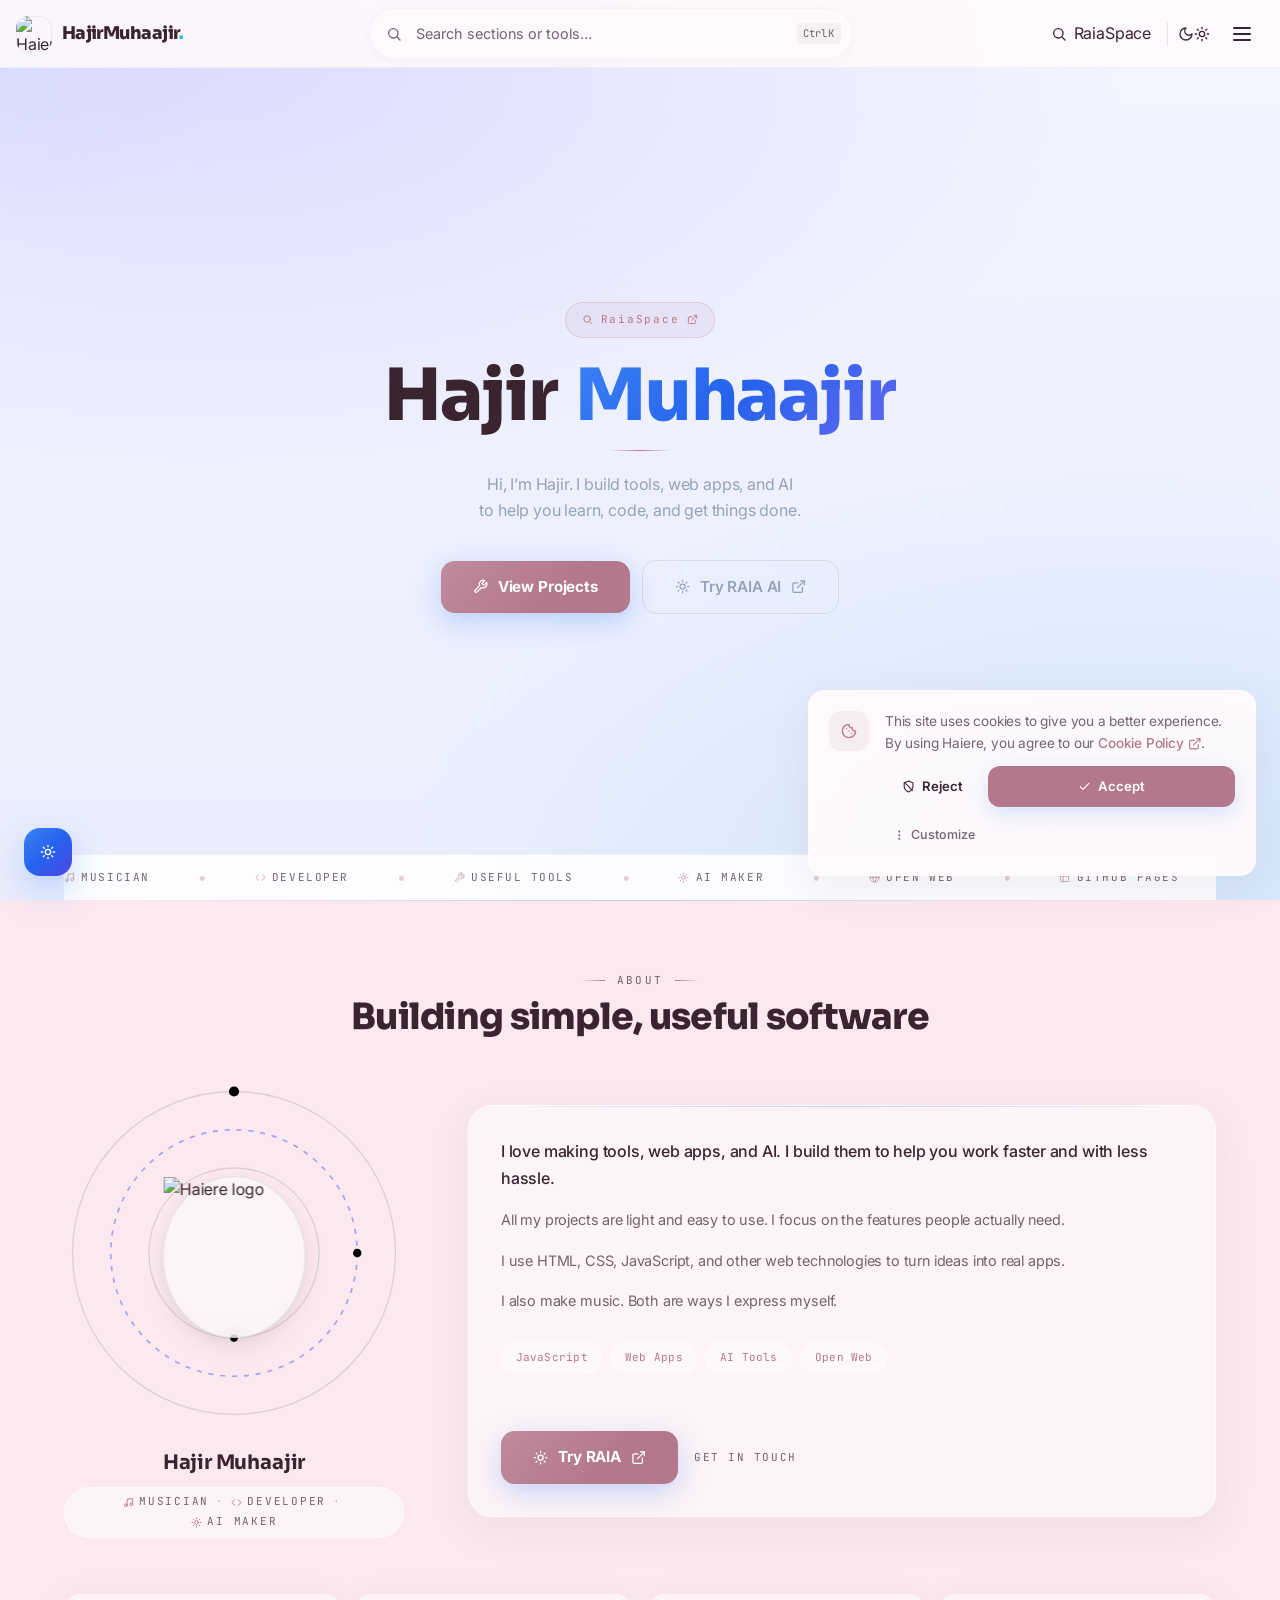
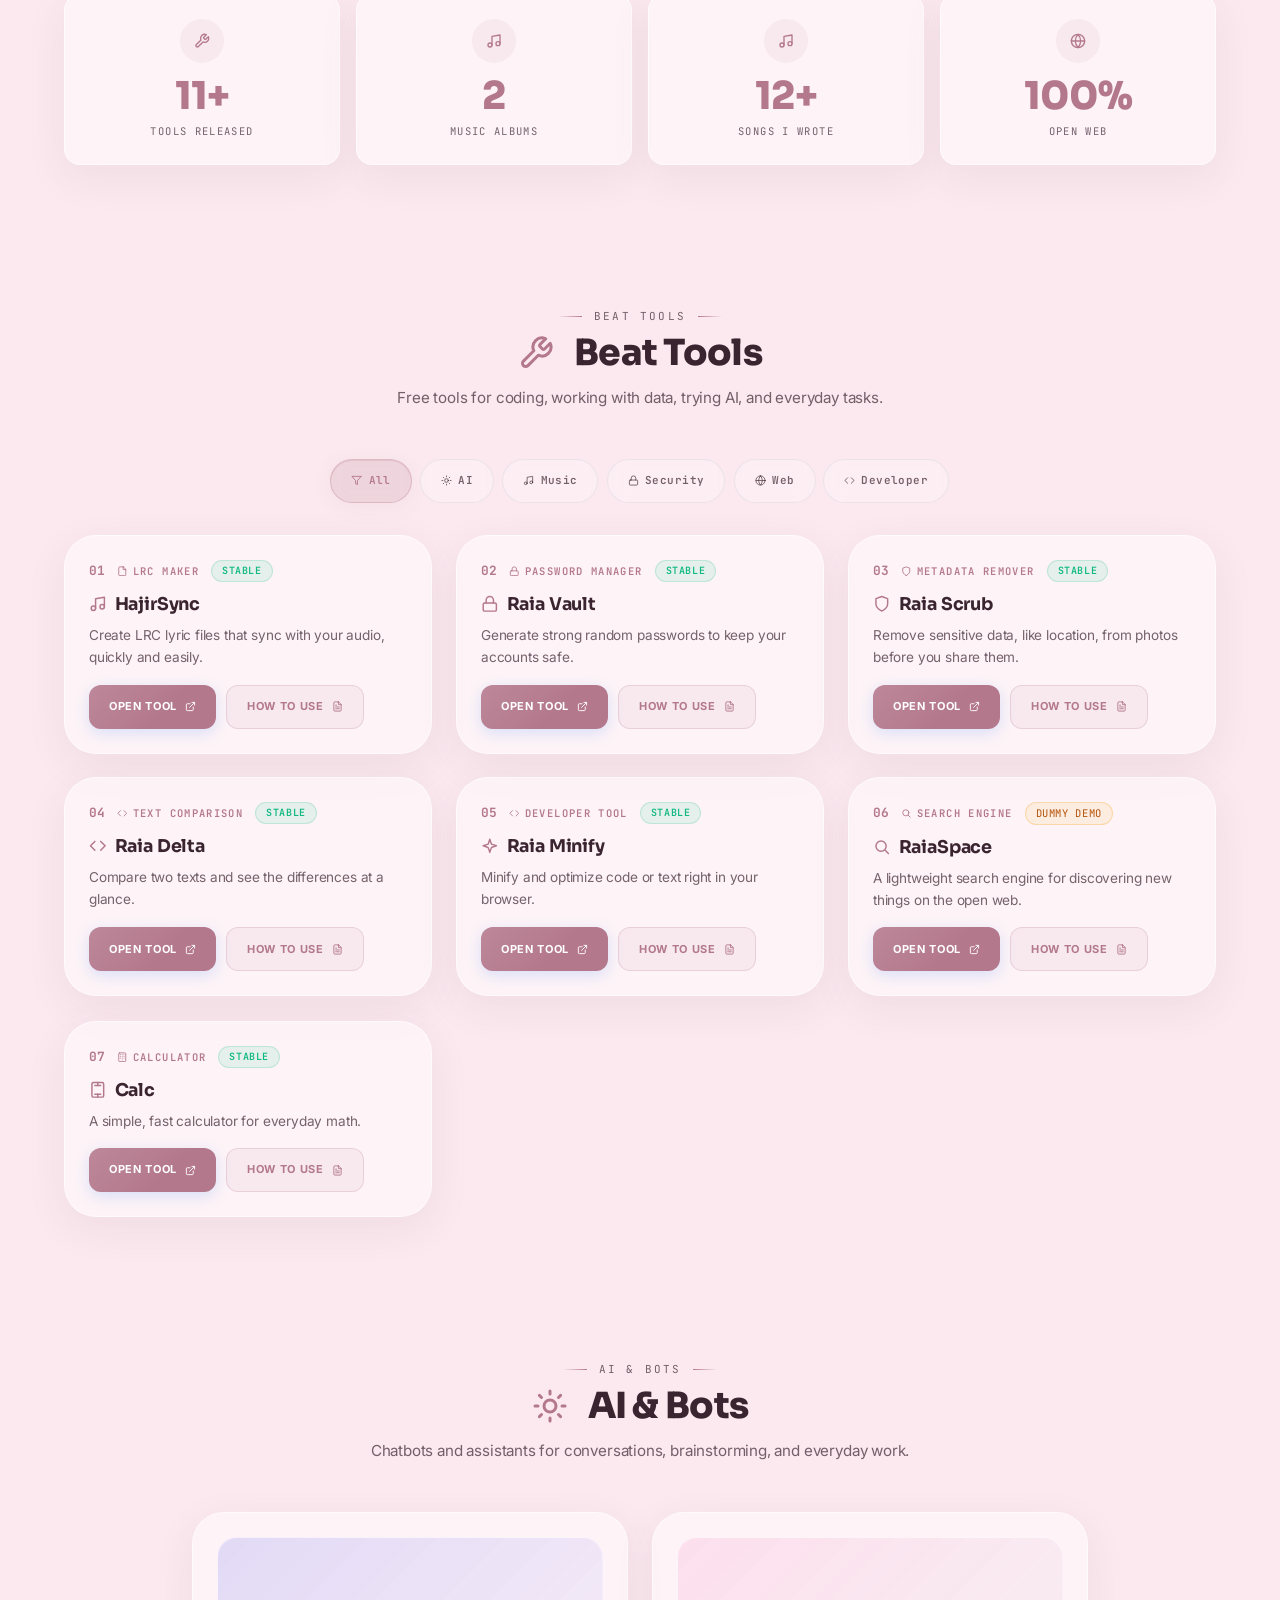
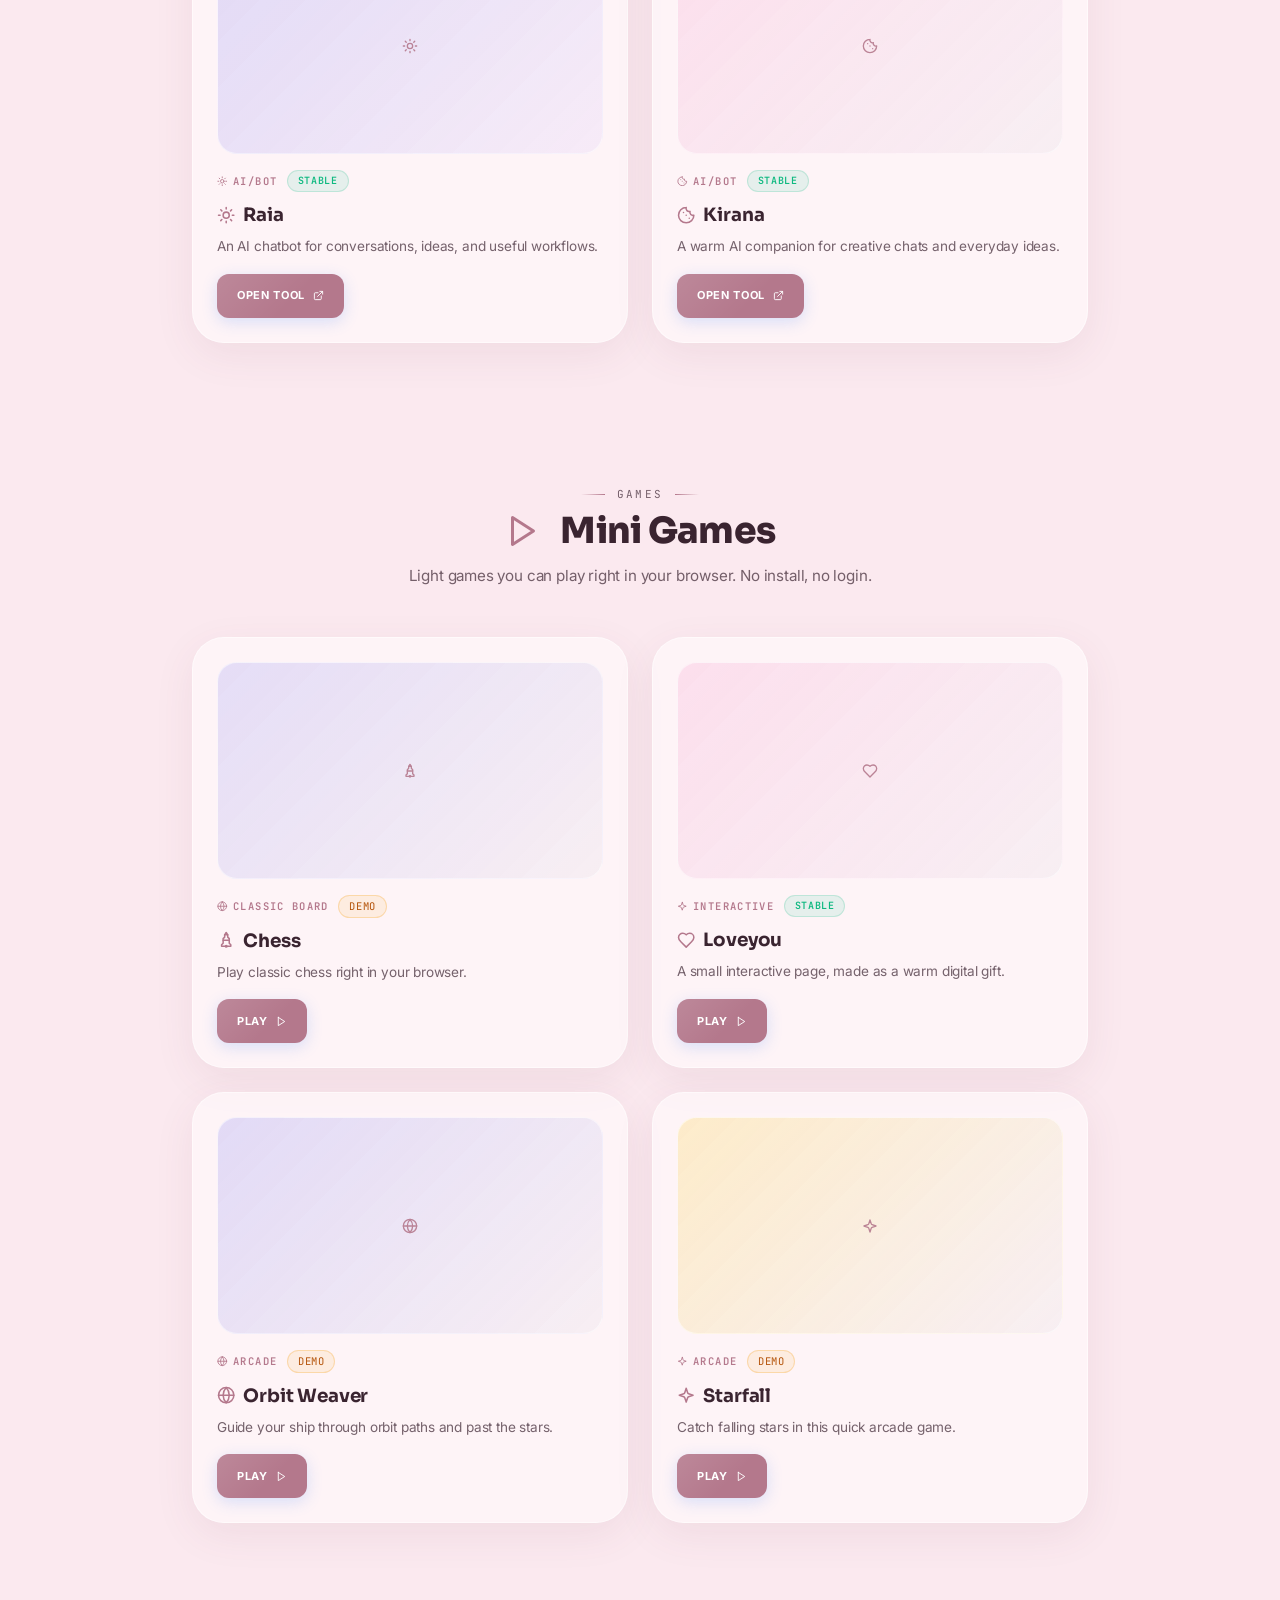
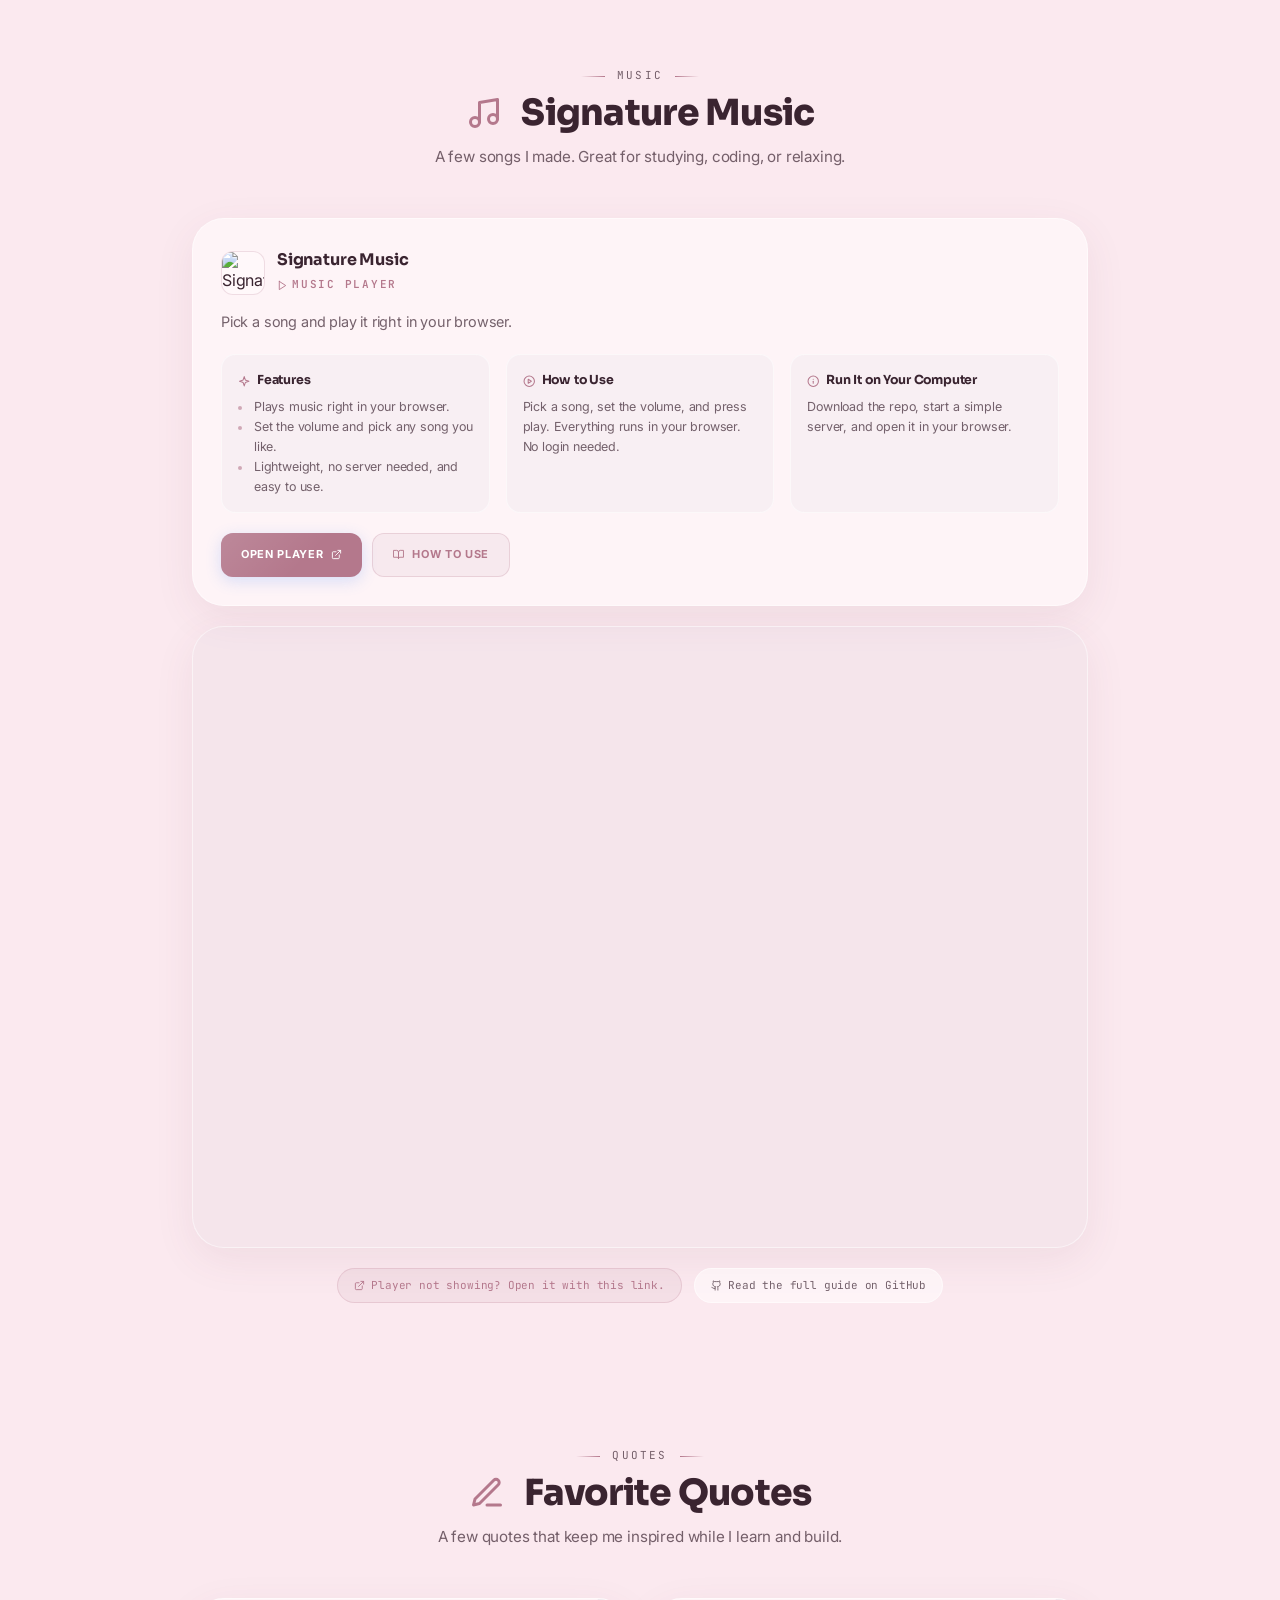
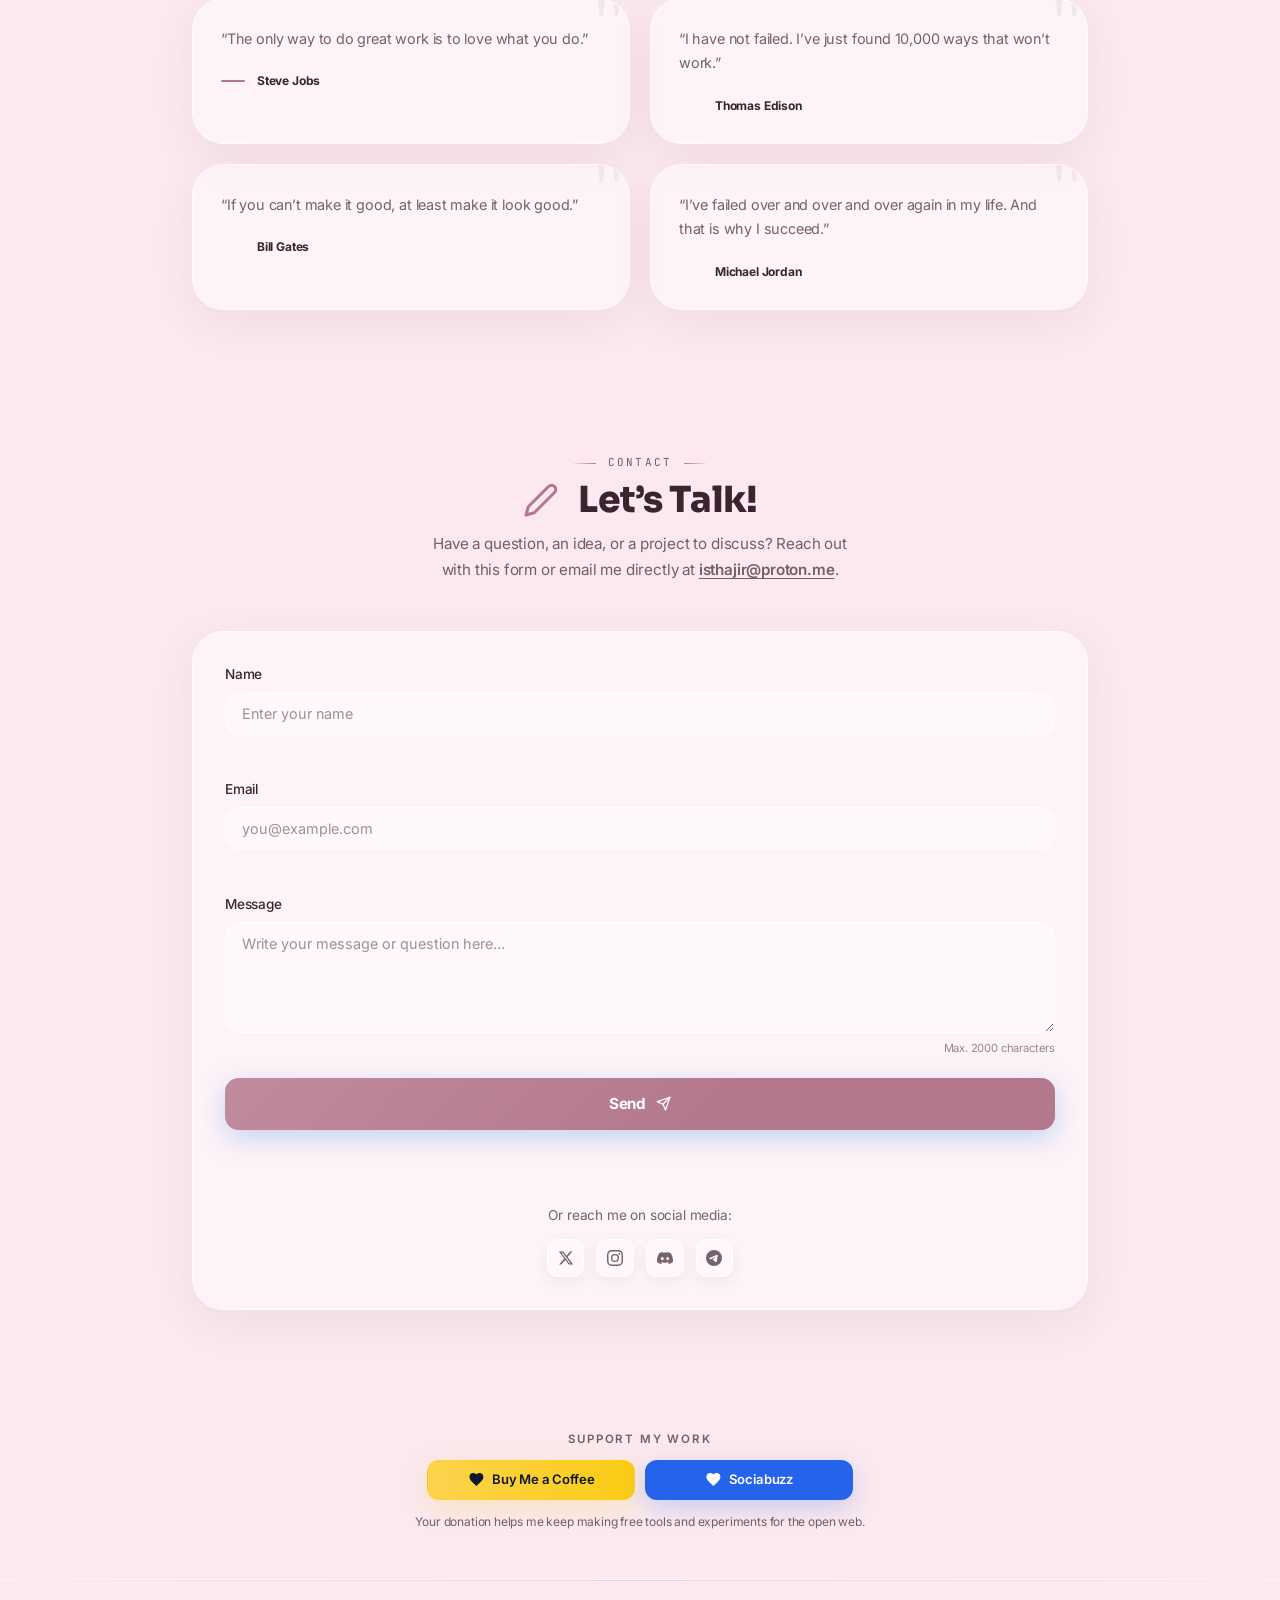
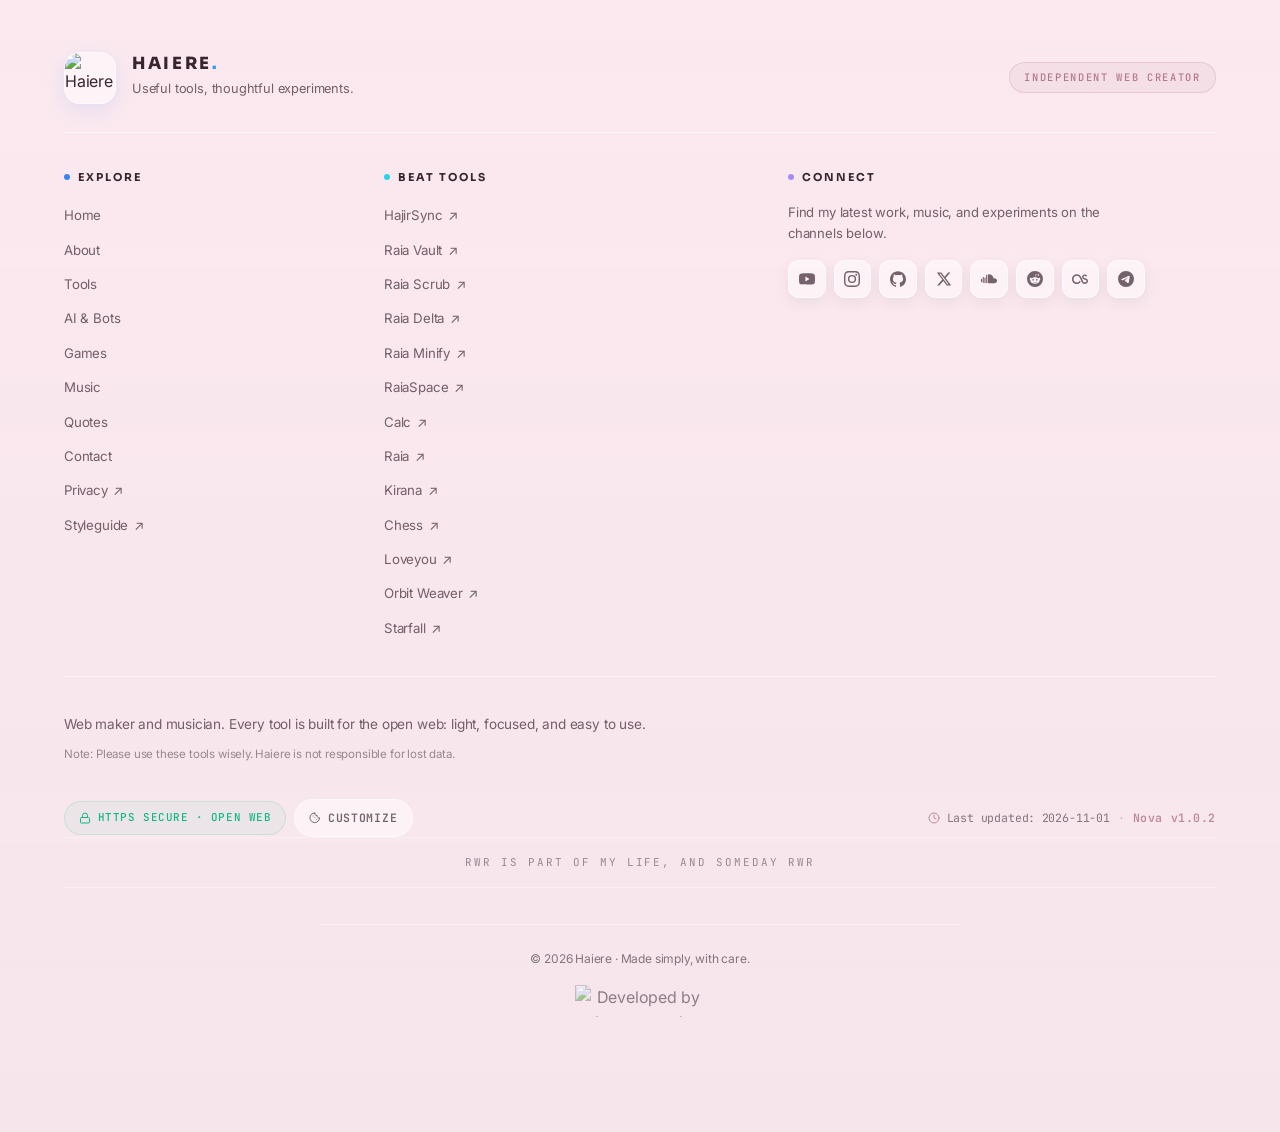
==== commit 8ce95719: "Update last updated date in footer" ====
--- a/index.html
+++ b/index.html
@@ -1904,7 +1904,7 @@
       <p class="footer-updated">
         <svg class="h-3 w-3" data-icon="ic19" aria-hidden="true"></svg>
         <span data-i18n="footer_last_updated">Last update:</span>
-        <span id="last-updated-date">2026-10-08</span>
+        <span id="last-updated-date">2026-11-01</span>
         <span class="footer-version-sep" aria-hidden="true">·</span>
         <span class="footer-version" data-i18n="footer_version">Nova v1.0.2</span>
       </p>
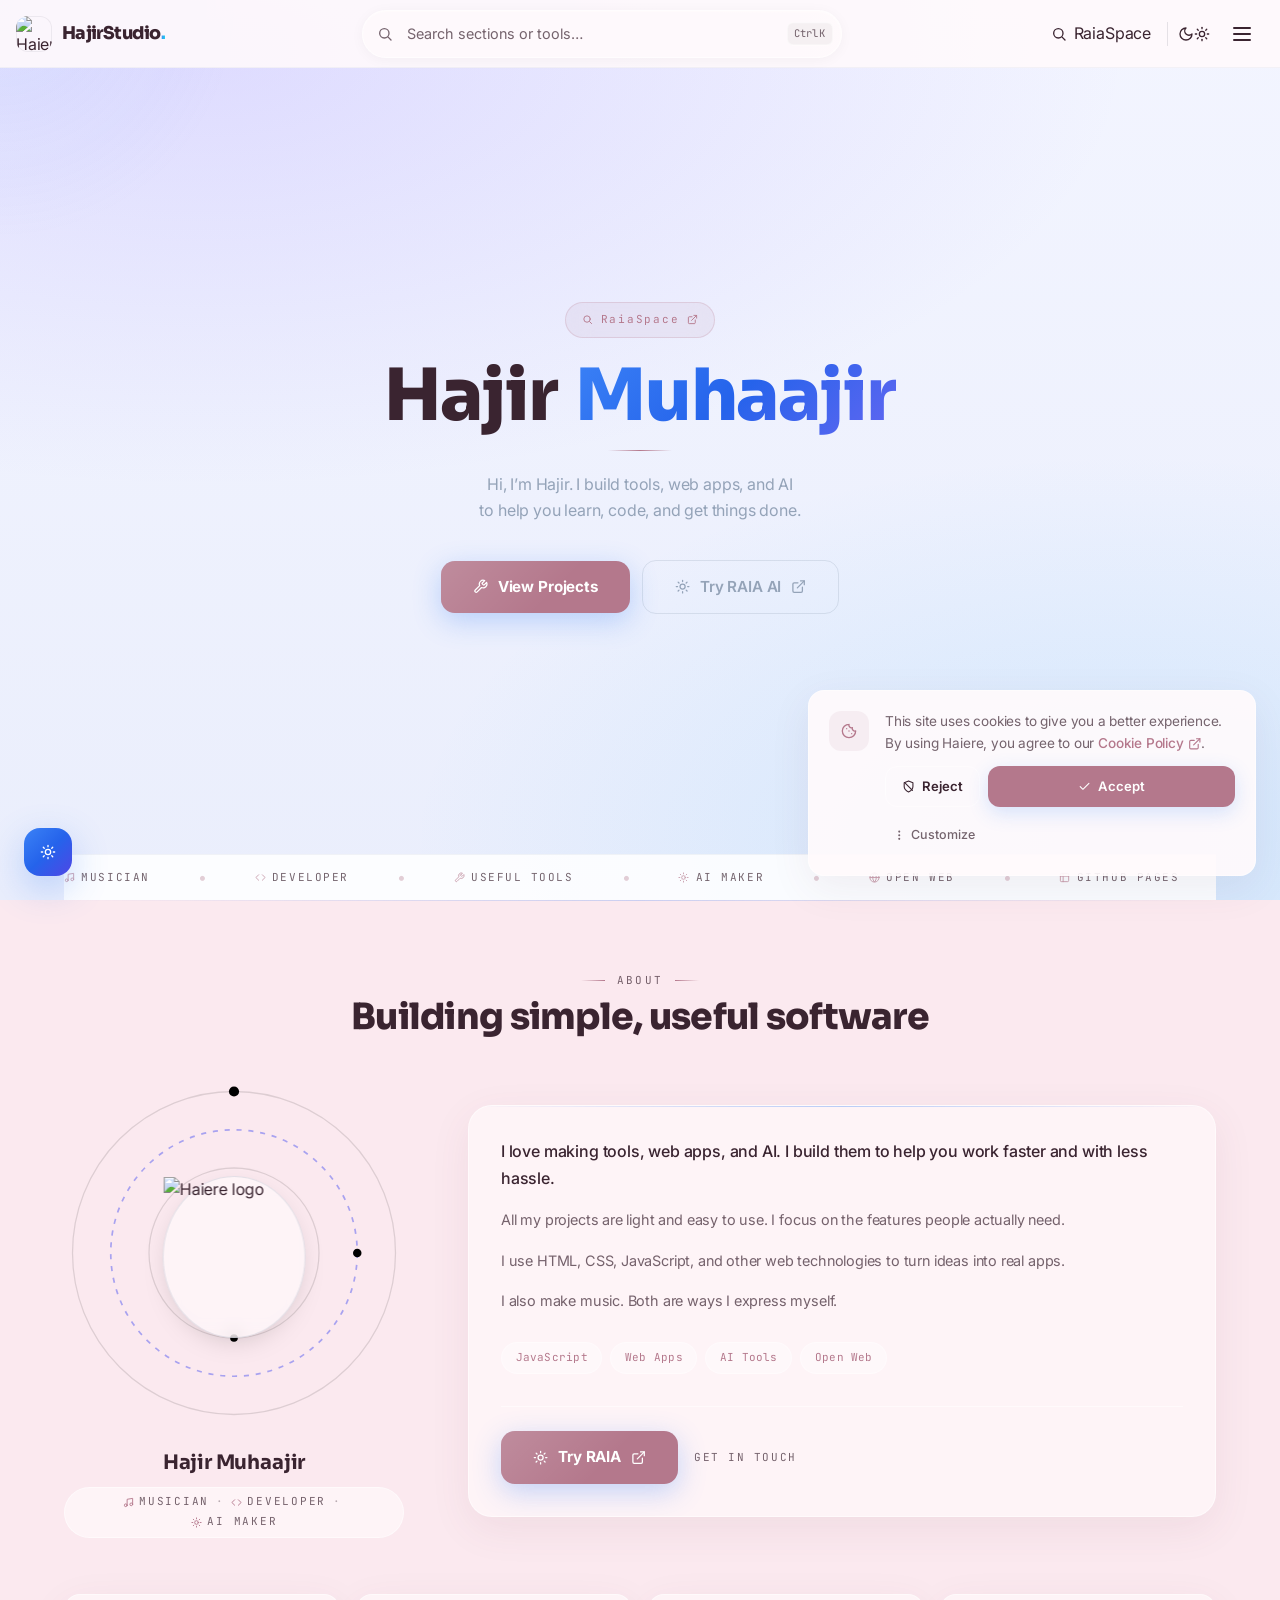
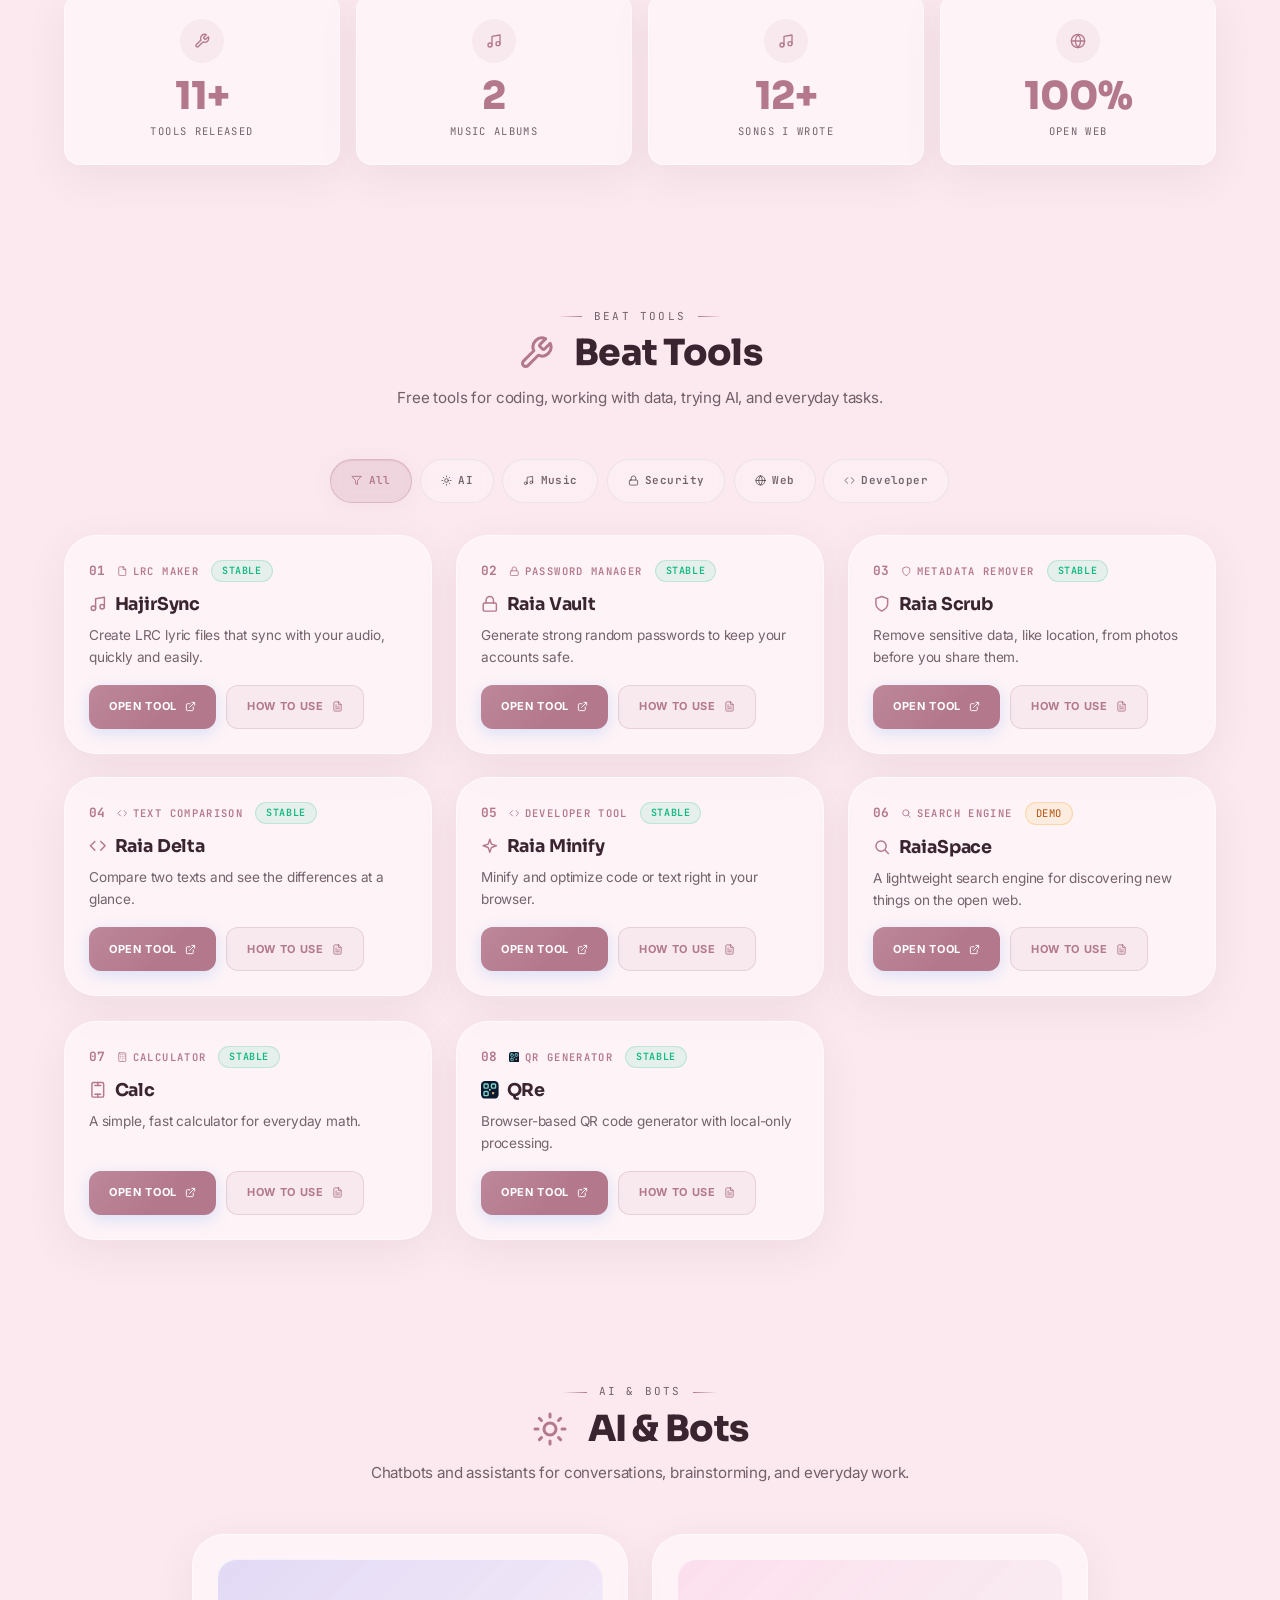
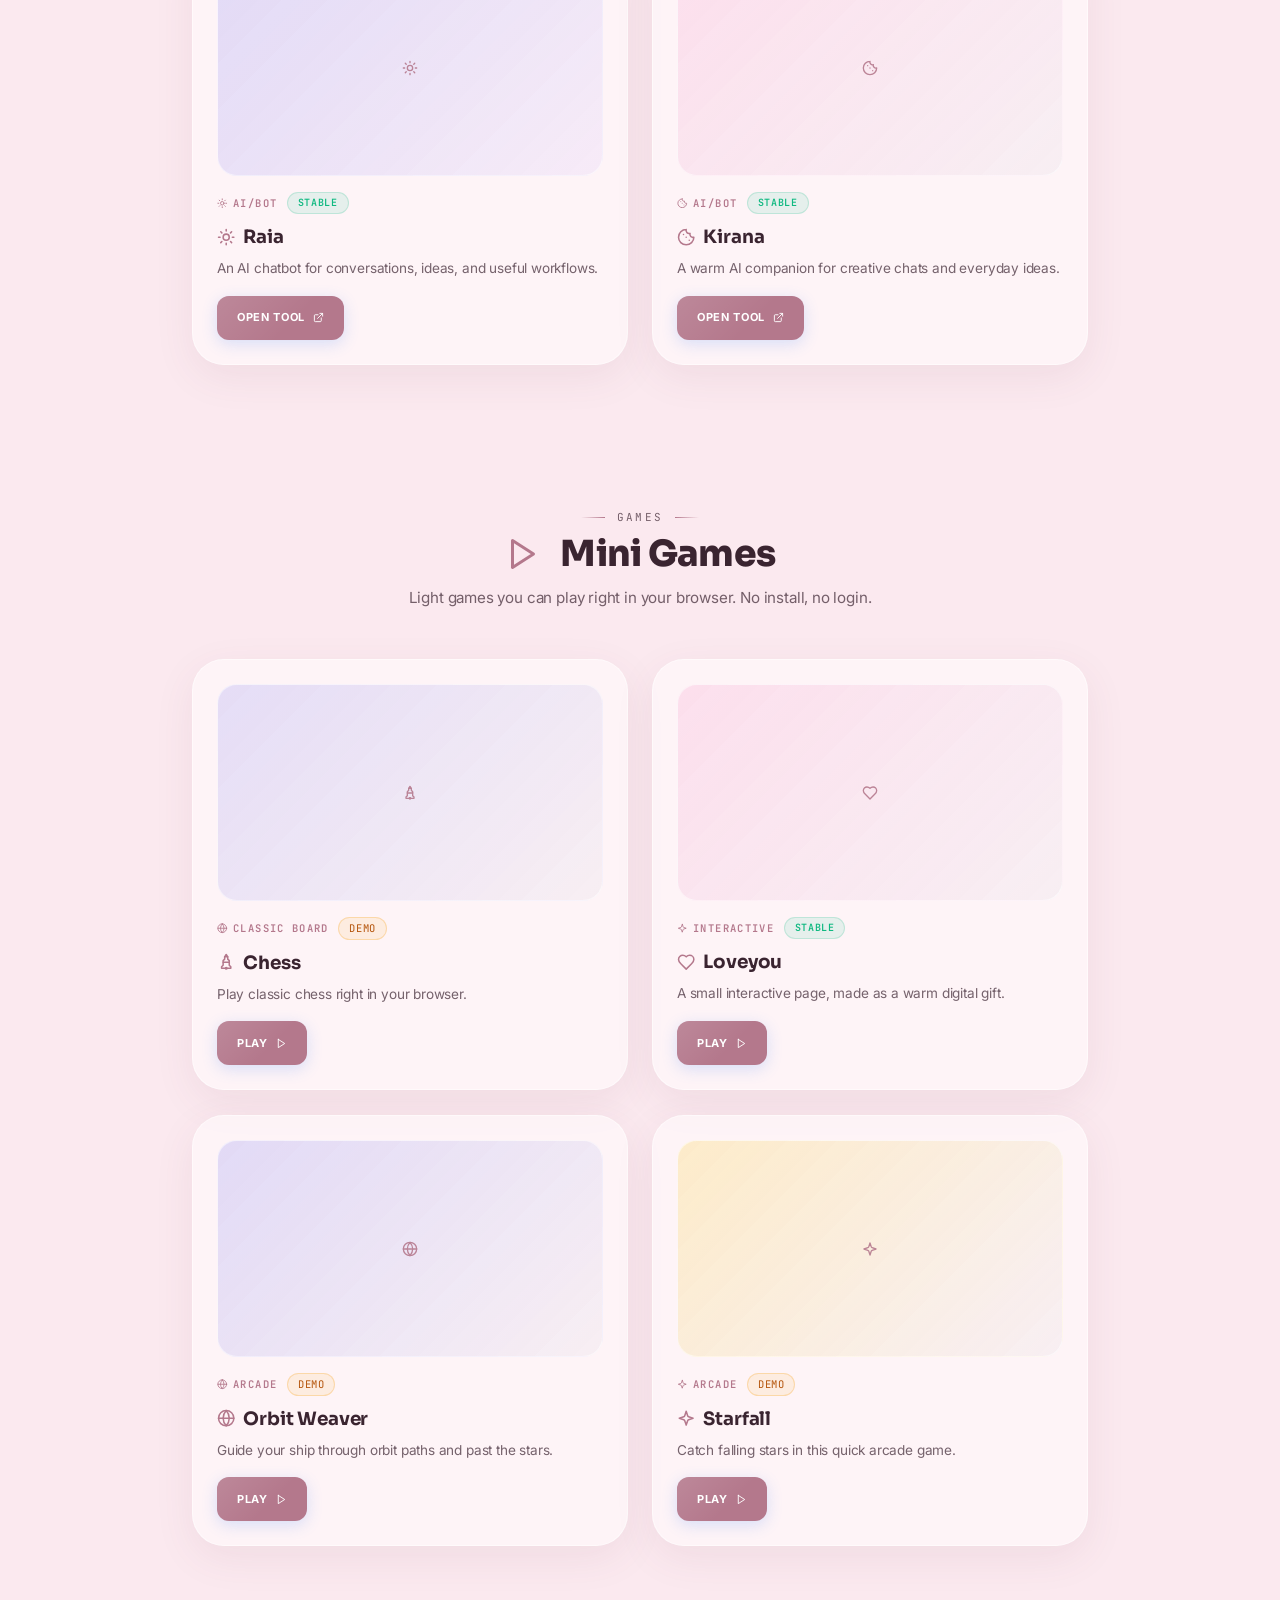
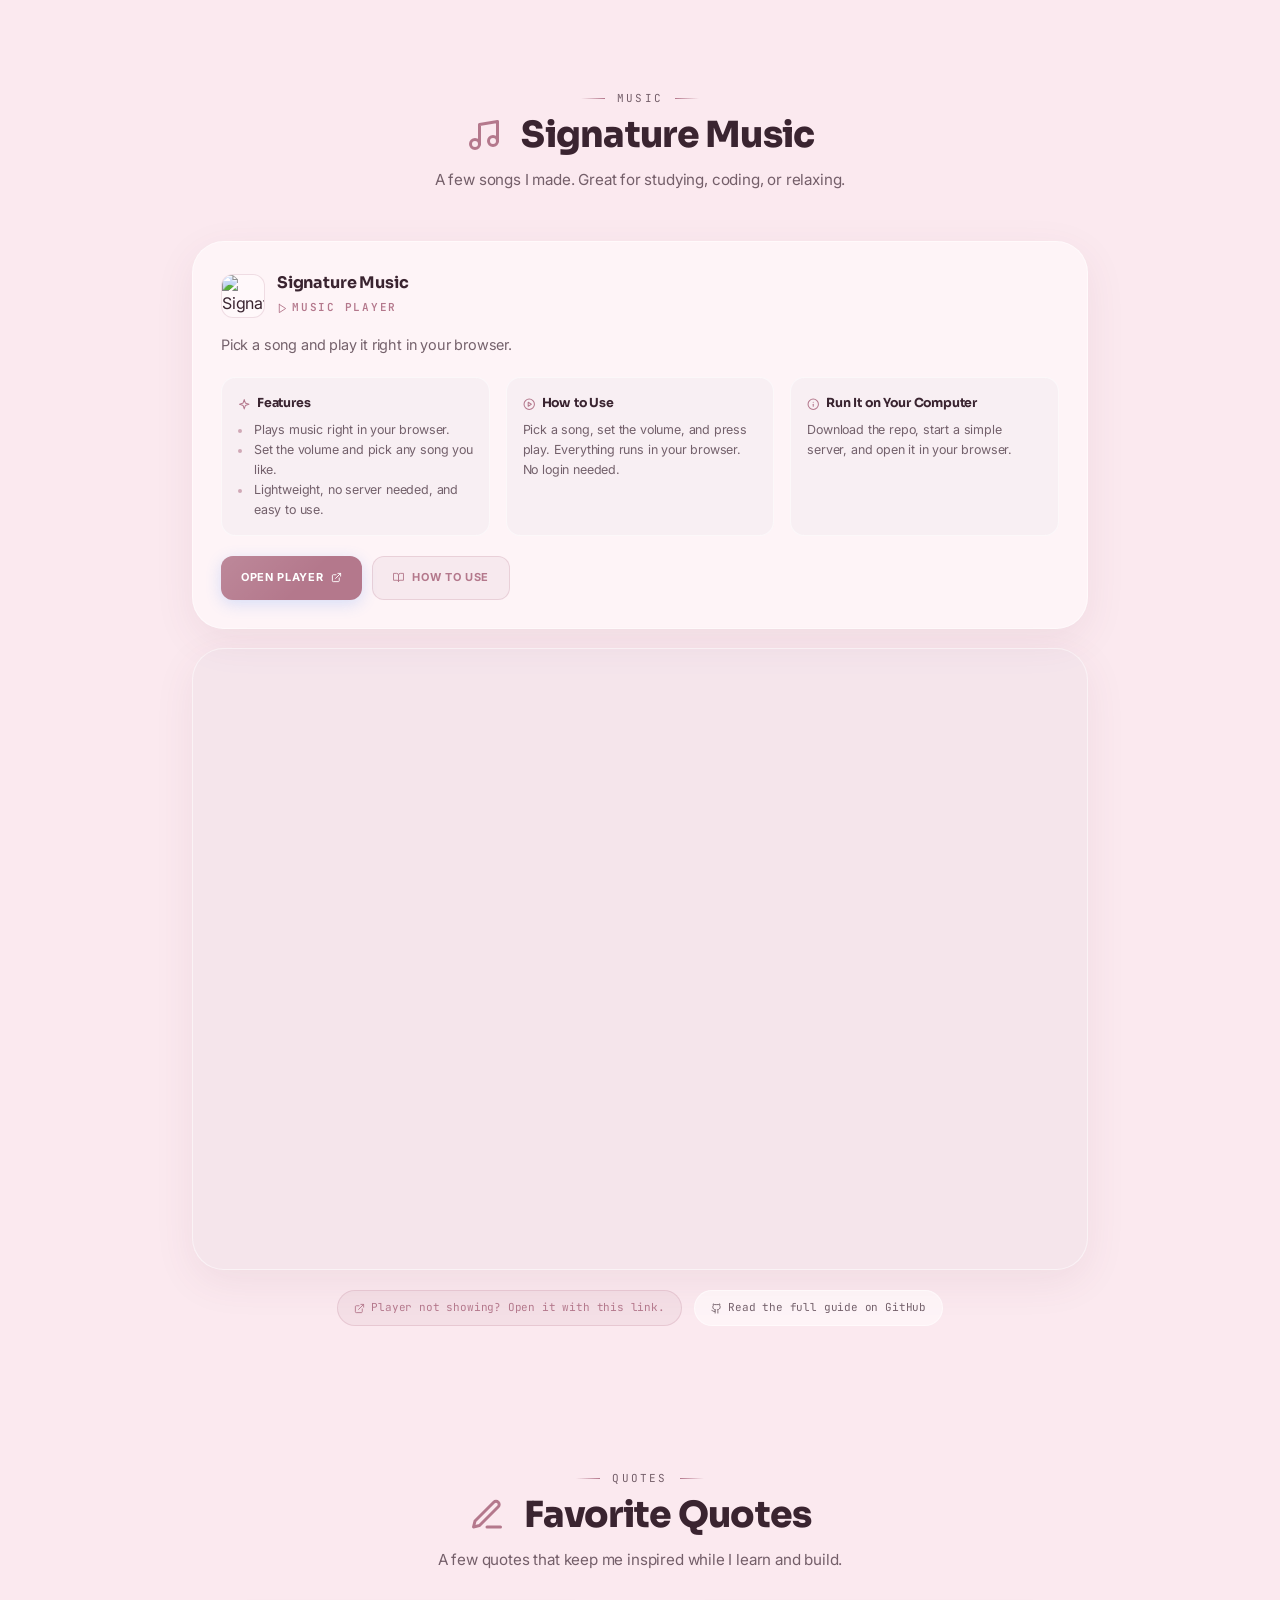
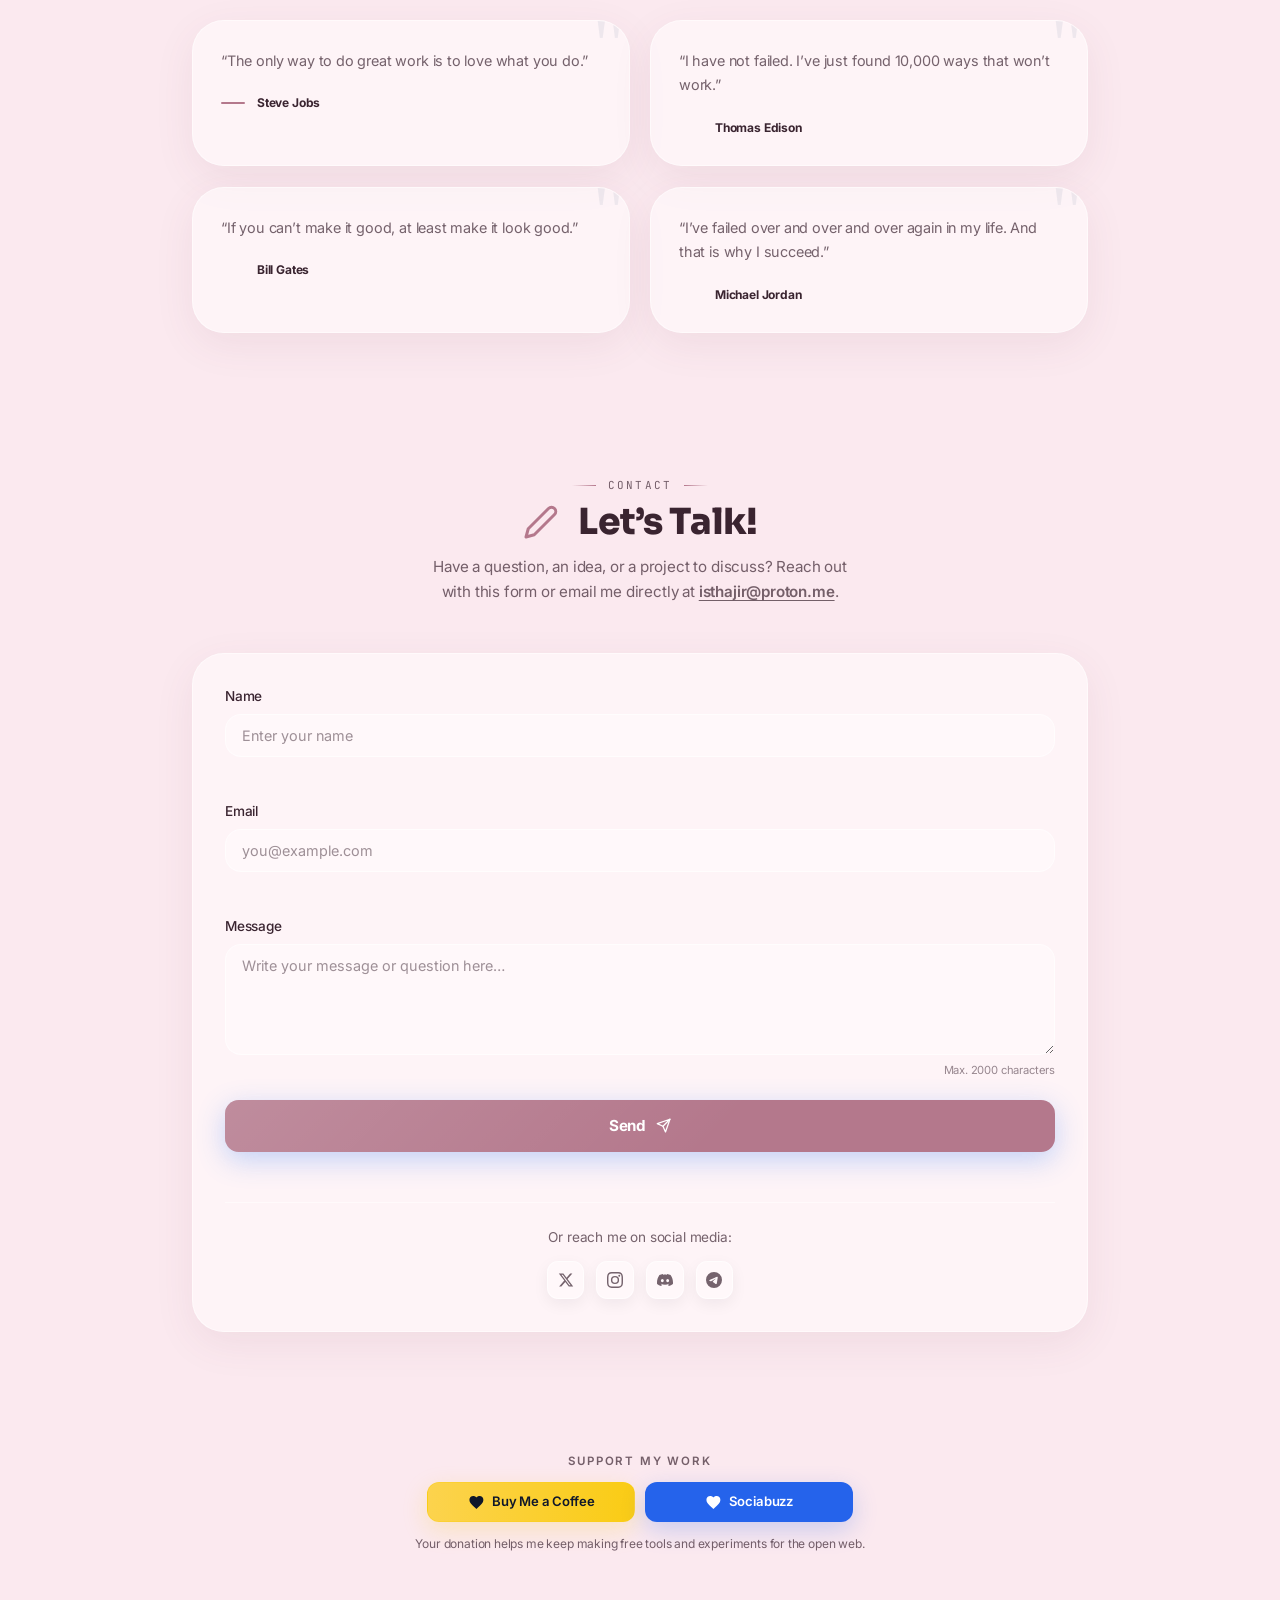
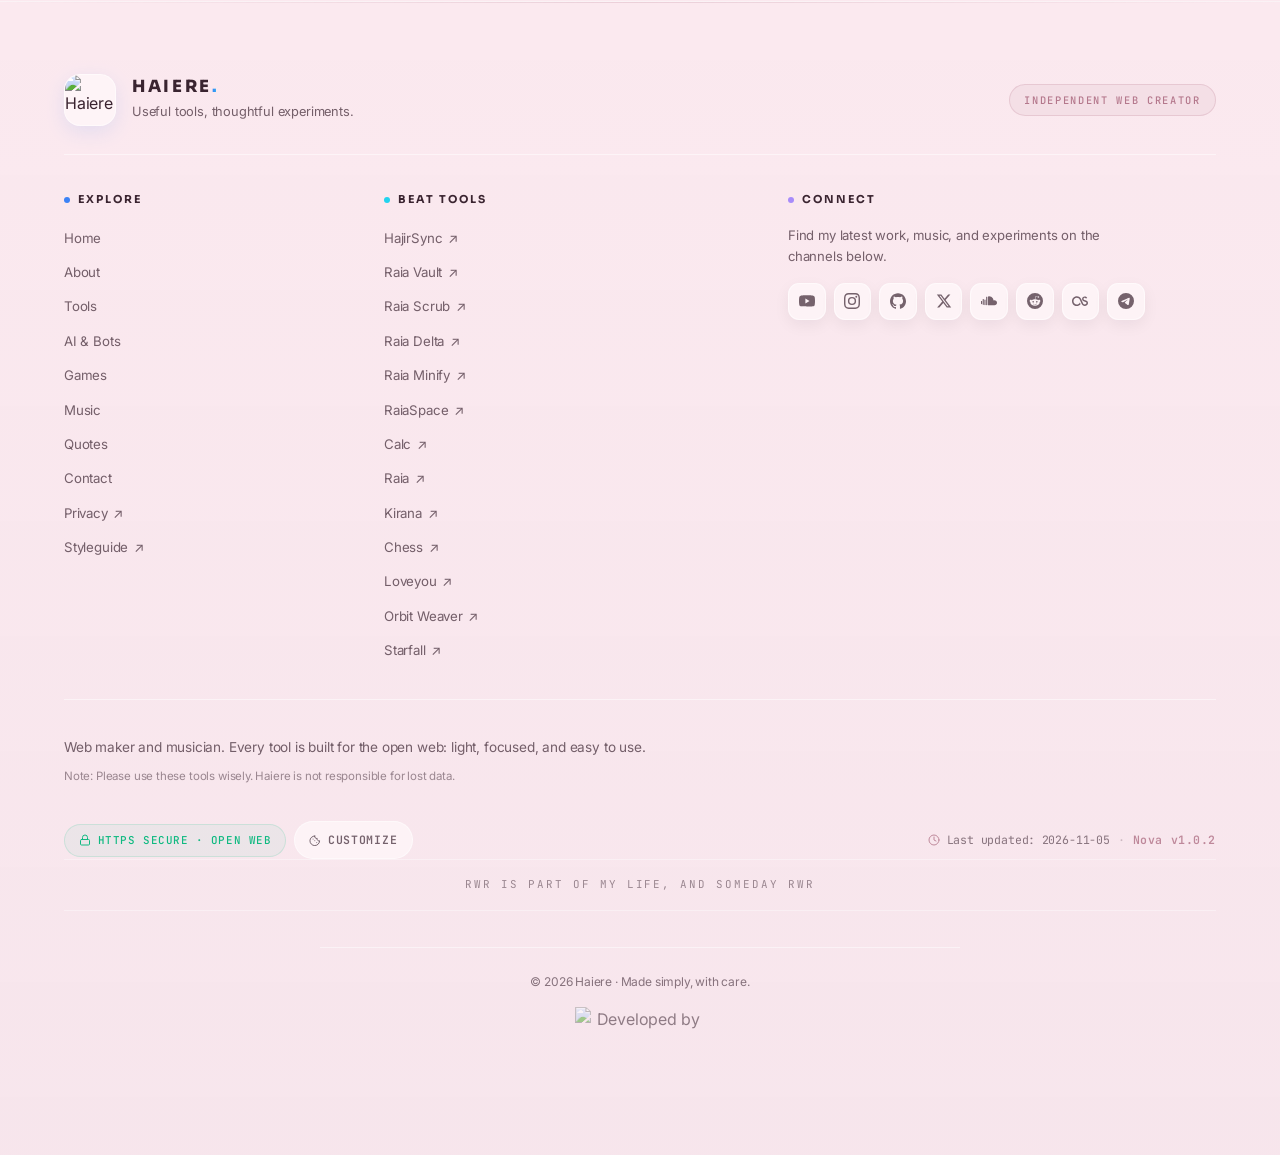
==== commit 5b916441: "Update Patch" ====
--- a/index.html
+++ b/index.html
@@ -44,7 +44,7 @@
   <meta property="og:image:type" content="image/webp" />
   <meta property="og:image:width" content="1200" />
   <meta property="og:image:height" content="630" />
-  <meta property="og:image:alt" content="Blue letter H logo of Haiere, the personal portfolio of Hajir Muhaajir" />
+  <meta property="og:image:alt" content="Blue letter H logo of Haiere, the personal studio of Hajir Muhaajir" />
   <meta property="og:profile:first_name" content="Hajir" />
   <meta property="og:profile:last_name" content="Muhaajir" />
   <meta property="og:profile:username" content="haierehere" />
@@ -54,7 +54,7 @@
   <meta name="twitter:title" content="Hajir Muhaajir — Web Maker, AI Builder &amp; Free Tools | Haiere" />
   <meta name="twitter:description" content="Free web tools, open source projects, AI chatbots, and music by Hajir Muhaajir." />
   <meta name="twitter:image" content="https://i.postimg.cc/GmWt2wch/H-blue.webp" />
-  <meta name="twitter:image:alt" content="Blue letter H logo of Haiere, the personal portfolio Hajir Muhaajir" />
+  <meta name="twitter:image:alt" content="Blue letter H logo of Haiere, the personal studio of Hajir Muhaajir" />
   <meta name="twitter:creator" content="@haierehere" />
   <meta name="twitter:site" content="@haierehere" />
 
@@ -216,7 +216,7 @@
             "name": "What is Haiere?",
             "acceptedAnswer": {
               "@type": "Answer",
-              "text": "Haiere is the personal portofolio of Hajir Muhaajir — a collection of free web tools, open source projects, AI chatbots, and music, built for the open web."
+              "text": "Haiere is the personal studio of Hajir Muhaajir — a collection of free web tools, open source projects, AI chatbots, and music, built for the open web."
             }
           },
           {
@@ -511,7 +511,7 @@
           height="36"
         />
       </span>
-      <span class="brand-text">HajirMuhaajir<span class="brand-dot">.</span></span>
+      <span class="brand-text">HajirStudio<span class="brand-dot">.</span></span>
     </a>
 
     <div id="header-search" class="header-search" role="search">
@@ -624,7 +624,7 @@
             height="36"
           />
         </span>
-        <h2 id="drawer-title" class="brand-text brand-text--sm">HajirMuhaajir<span class="brand-dot">.</span></h2>
+        <h2 id="drawer-title" class="brand-text brand-text--sm">HajirStudio<span class="brand-dot">.</span></h2>
       </div>
 
       <button
@@ -771,7 +771,7 @@
 
     <h1 class="hero-title">
       <span class="hero-title-1" data-i18n="hero_title_1">Hajir</span>
-      <span class="hero-title-2" data-i18n="hero_title_2">Muhaajir</span>
+      <span class="hero-title-2" data-i18n="hero_title_2">Studio</span>
     </h1>
 
     <p class="hero-rule" aria-hidden="true"></p>
@@ -1139,7 +1139,7 @@
             <svg class="h-2.5 w-2.5" data-icon="ic14" aria-hidden="true"></svg>
             <span data-i18n="cat_search">Search Engine</span>
           </span>
-          <span class="status-badge-demo">Dummy Demo</span>
+          <span class="status-badge-demo" data-i18n="status_demo">Demo</span>
         </div>
         <h3 class="tool-title">
           <svg class="h-4 w-4" data-icon="ic14" aria-hidden="true"></svg>
@@ -1184,6 +1184,34 @@
           </button>
         </div>
       </li>
+
+      <!-- 08. QRE -->
+      <li class="tool-card reveal glass-card" data-category="web" data-repo="qre">
+        <div class="tool-meta">
+          <span class="tool-number">08</span>
+          <span class="tool-cat">
+            <svg class="h-2.5 w-2.5 rounded-[2px]" data-icon="qre-logo" aria-hidden="true"></svg>
+            <span data-i18n="cat_qr">QR Code Generator</span>
+          </span>
+          <span class="status-badge-stable" data-i18n="status_stable">Stable</span>
+        </div>
+        <h3 class="tool-title">
+          <svg class="h-4 w-4 rounded-[4px]" data-icon="qre-logo" aria-hidden="true"></svg>
+          QRe
+        </h3>
+        <p class="tool-desc" data-i18n="tool8_desc">A free QR code generator that runs entirely in your browser.</p>
+        <div class="tool-actions mt-auto">
+          <a href="https://hajir.is-a.dev/qre/" class="tool-open-btn group/btn" target="_blank" rel="noopener noreferrer" aria-label="Open QRe in a new tab">
+            <span data-i18n="tool_open">Open Tool</span>
+            <svg class="h-3.5 w-3.5" data-icon="ic12" aria-hidden="true"></svg>
+          </a>
+          <button class="tool-docs-btn group/btn" type="button" data-repo="qre" data-tool-name="QRe" aria-label="View QRe documentation">
+            <span data-i18n="tool_docs">How to Use</span>
+            <svg class="h-3.5 w-3.5" data-icon="ic33" aria-hidden="true"></svg>
+          </button>
+        </div>
+      </li>
+
 
     </ol>
   </div>
@@ -1904,7 +1932,7 @@
       <p class="footer-updated">
         <svg class="h-3 w-3" data-icon="ic19" aria-hidden="true"></svg>
         <span data-i18n="footer_last_updated">Last update:</span>
-        <span id="last-updated-date">2026-11-01</span>
+        <span id="last-updated-date">2026-11-05</span>
         <span class="footer-version-sep" aria-hidden="true">·</span>
         <span class="footer-version" data-i18n="footer_version">Nova v1.0.2</span>
       </p>
@@ -2105,4 +2133,4 @@
 <script src="script.js"></script>
 <script src="aurora.js" defer></script>
 </body>
-</html>
+</html>
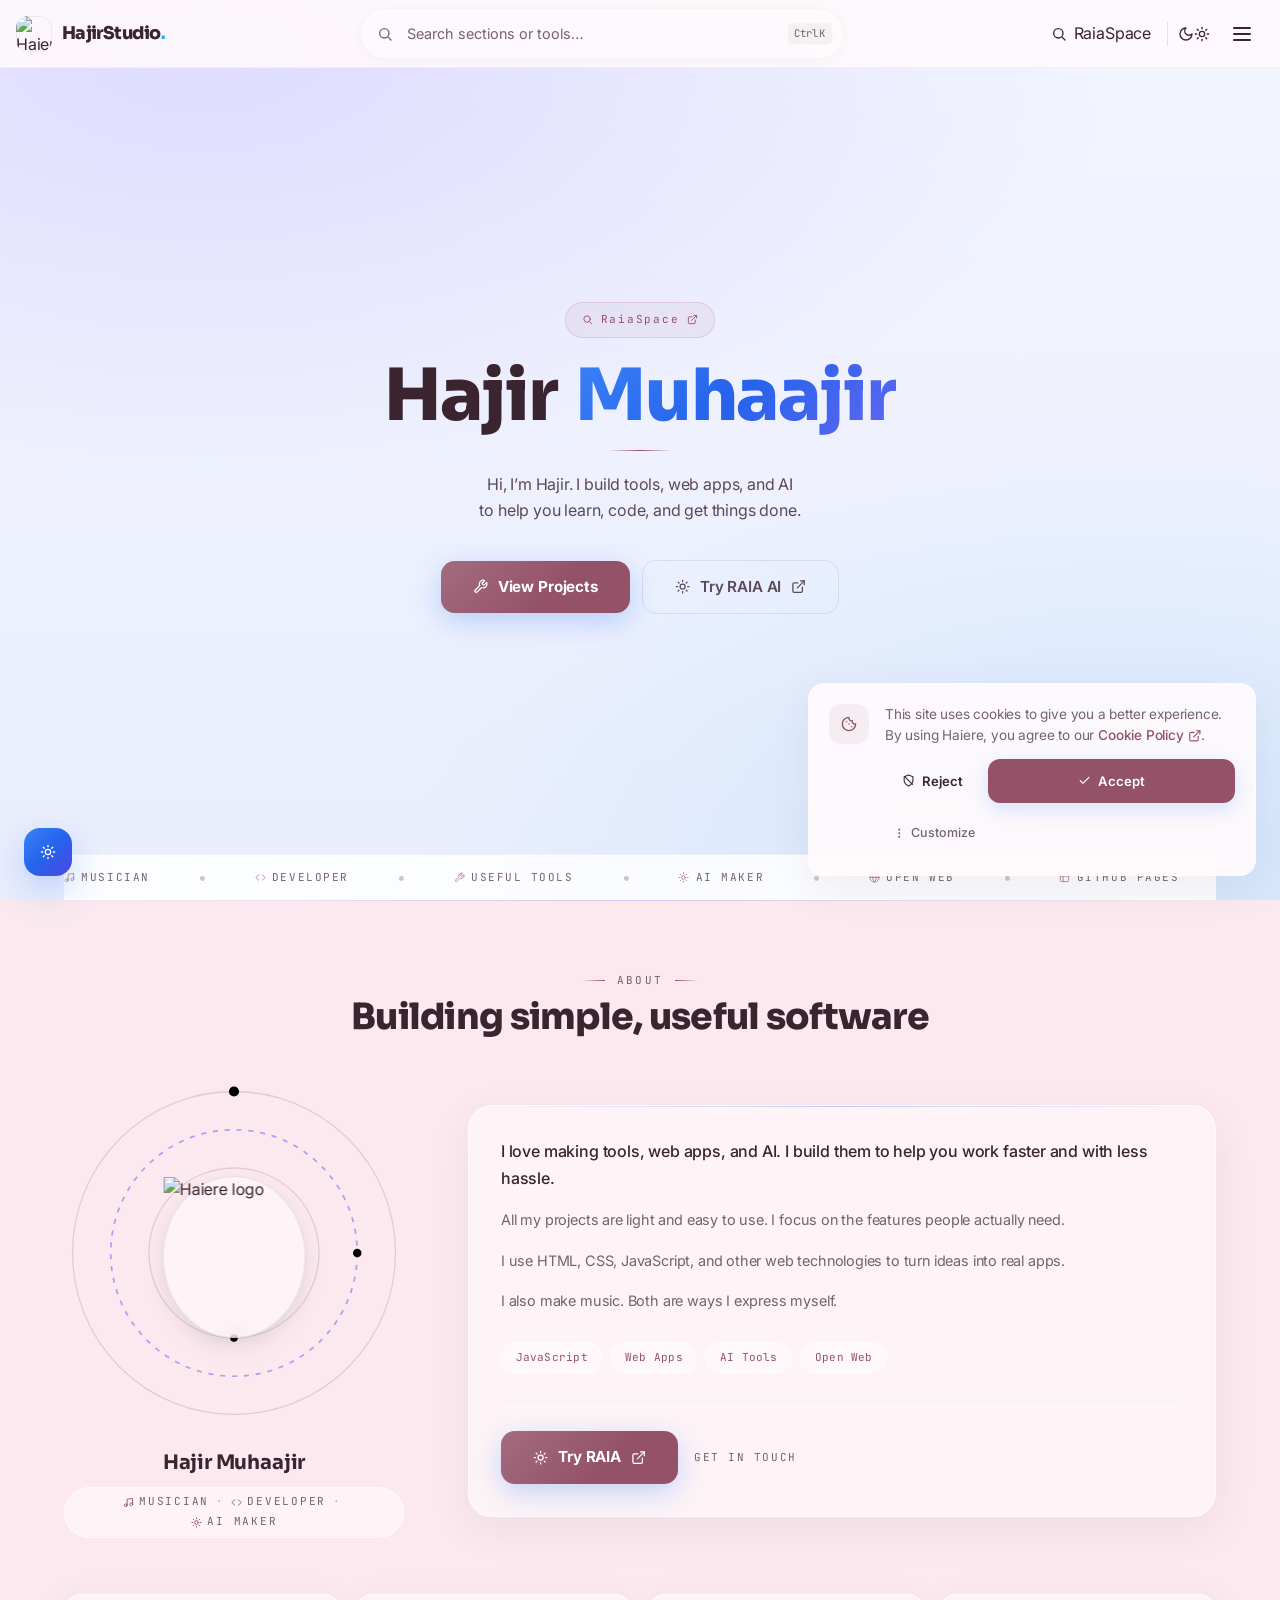
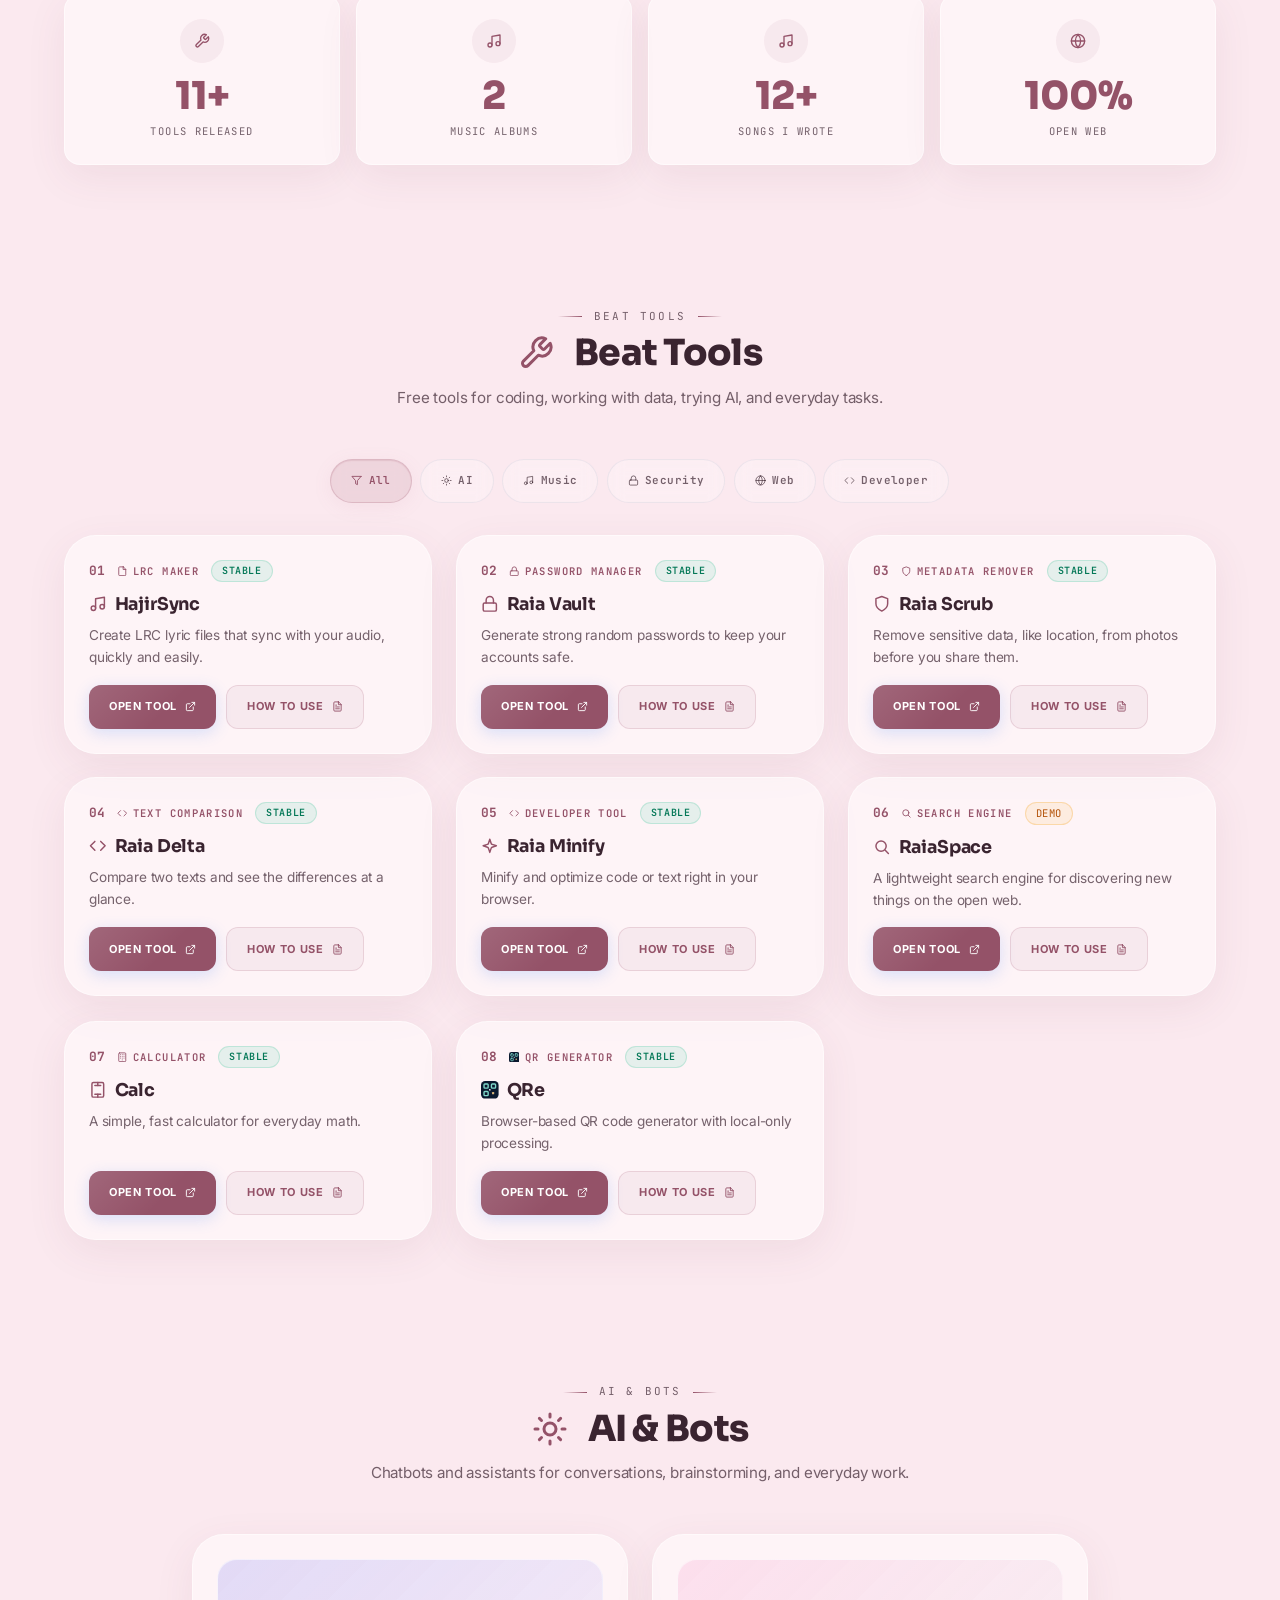
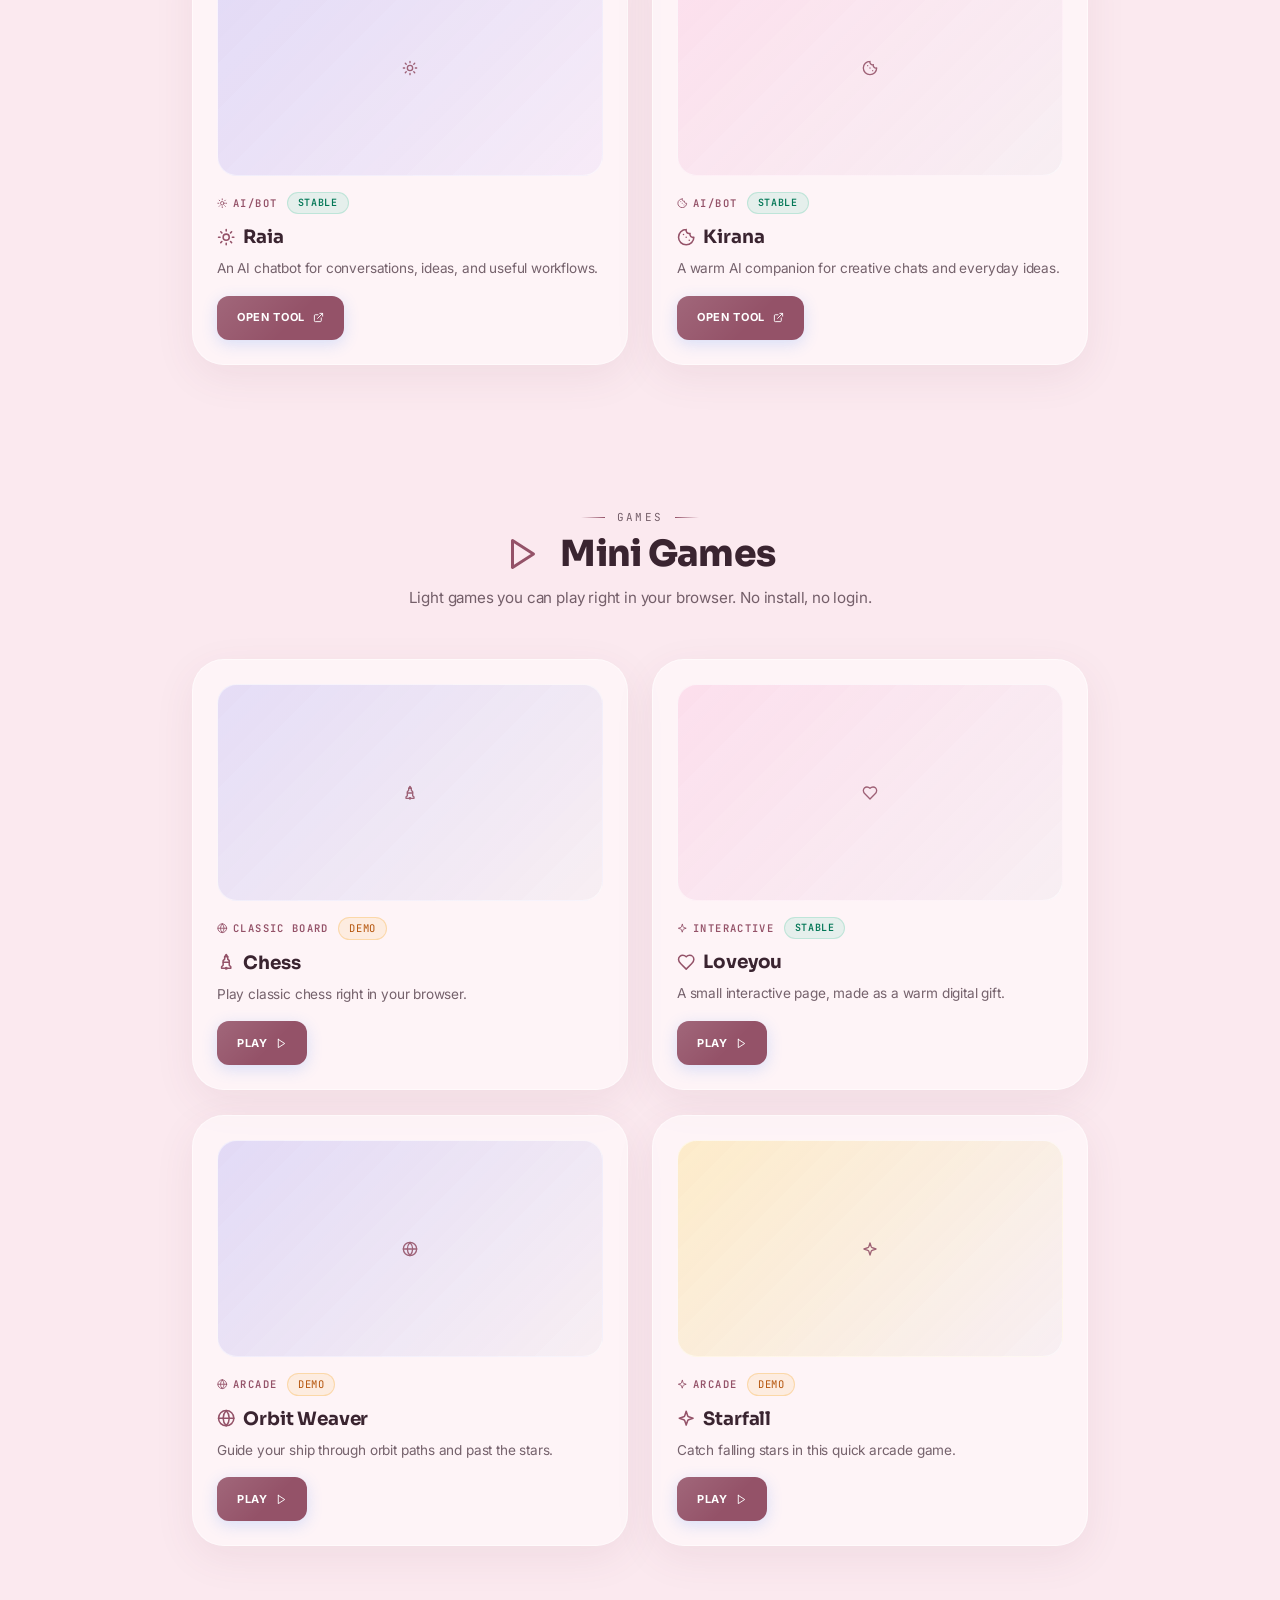
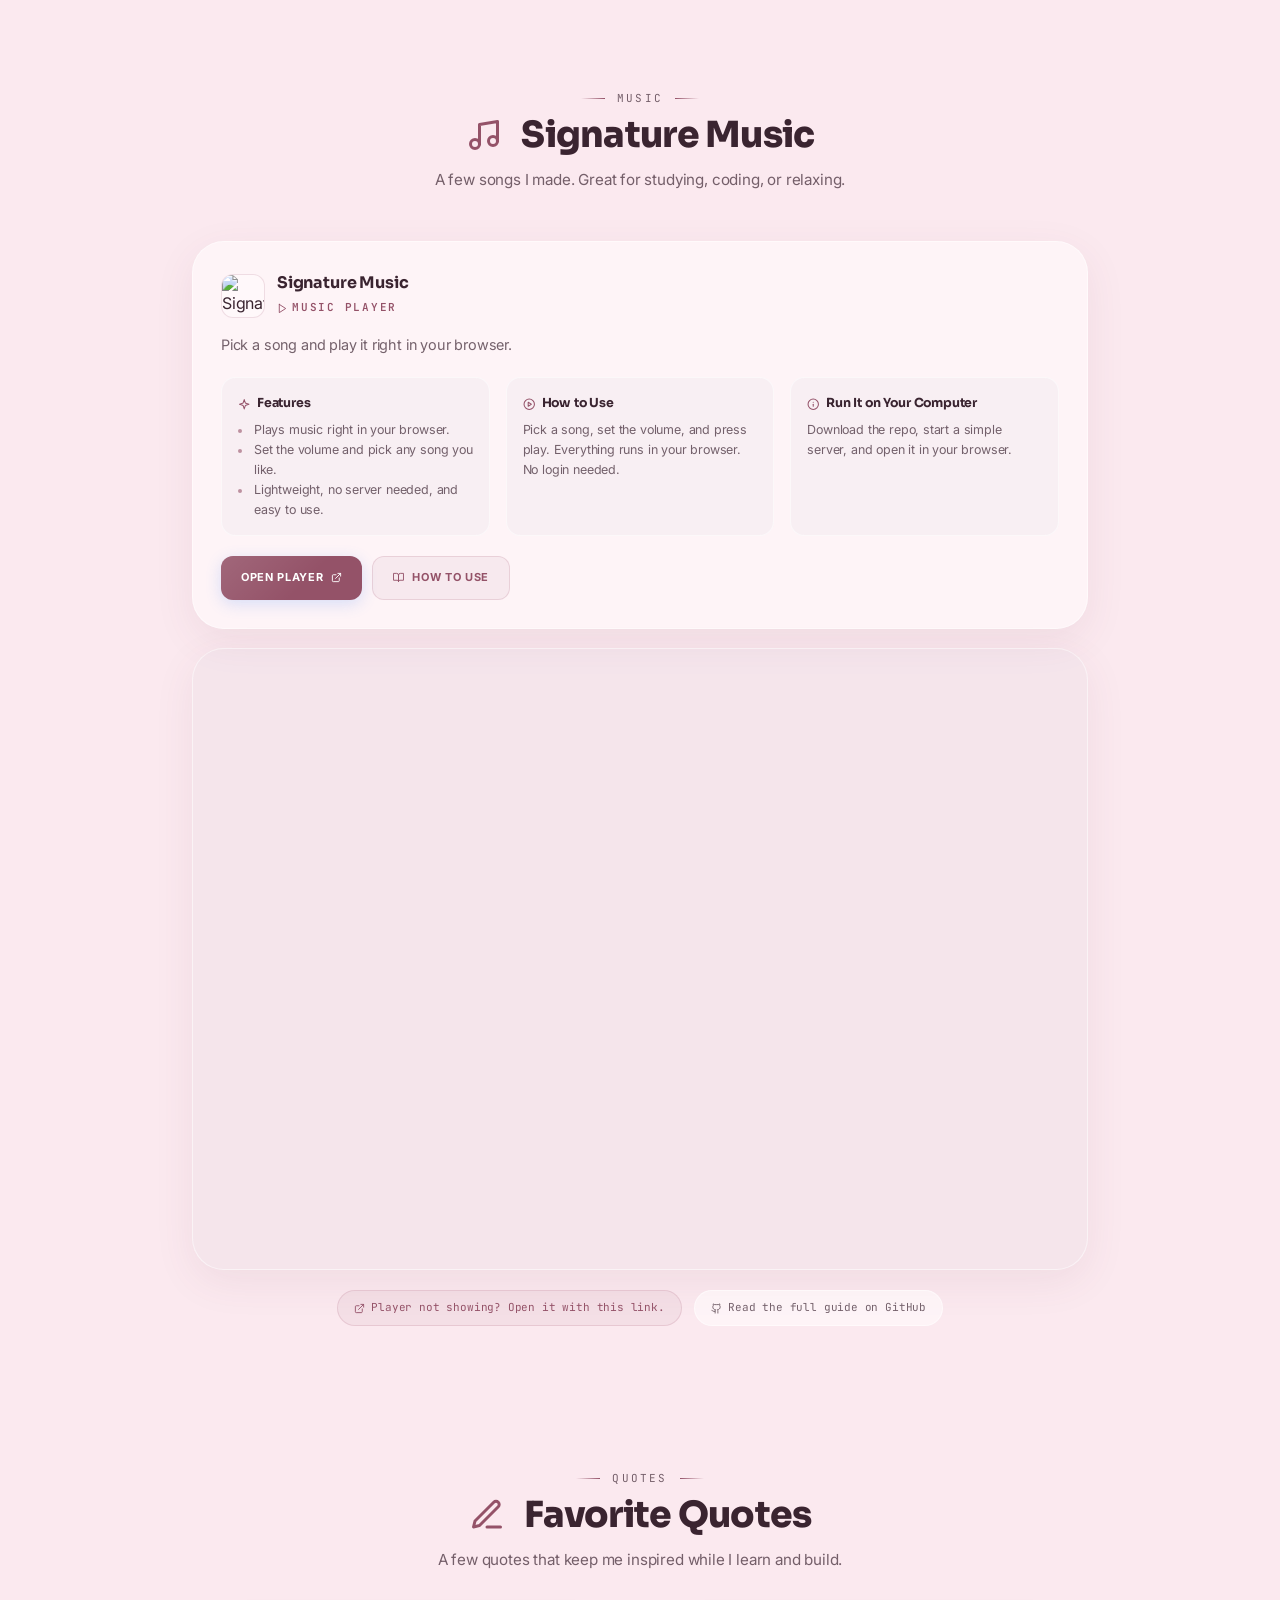
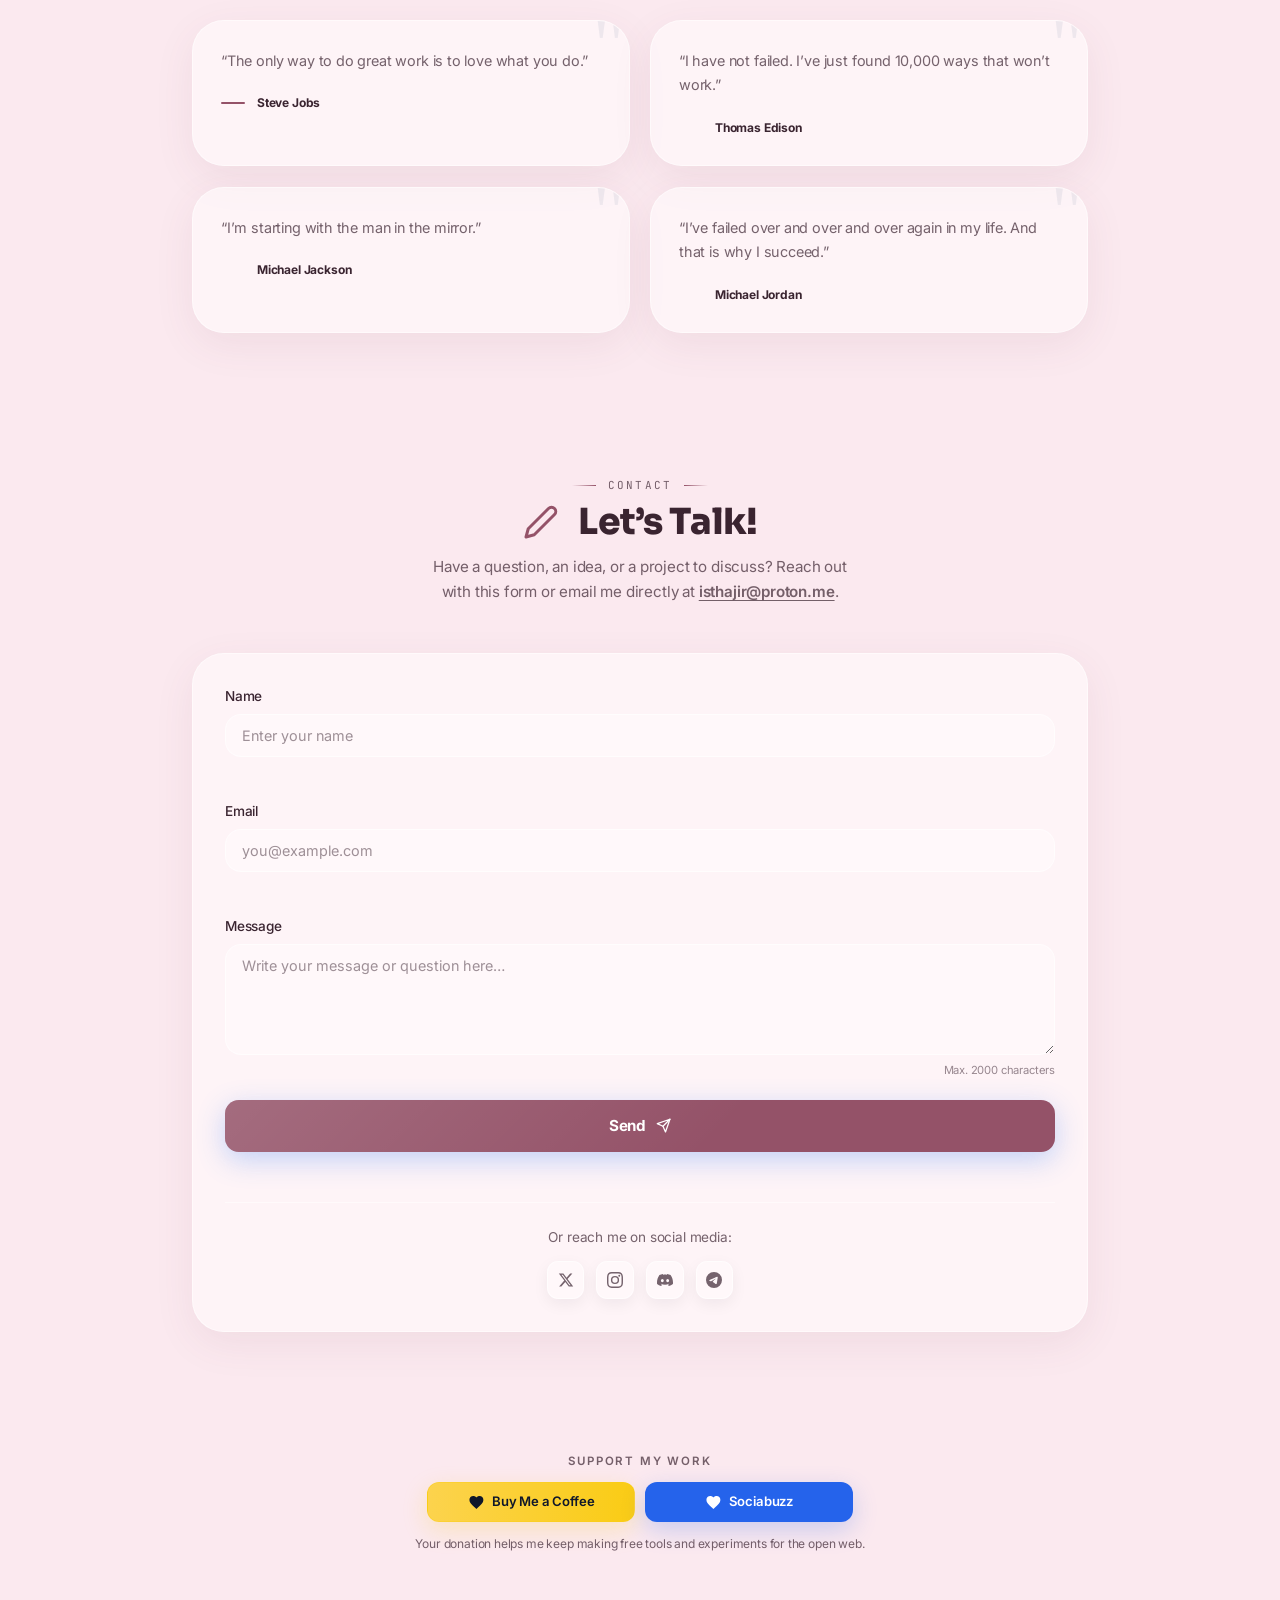
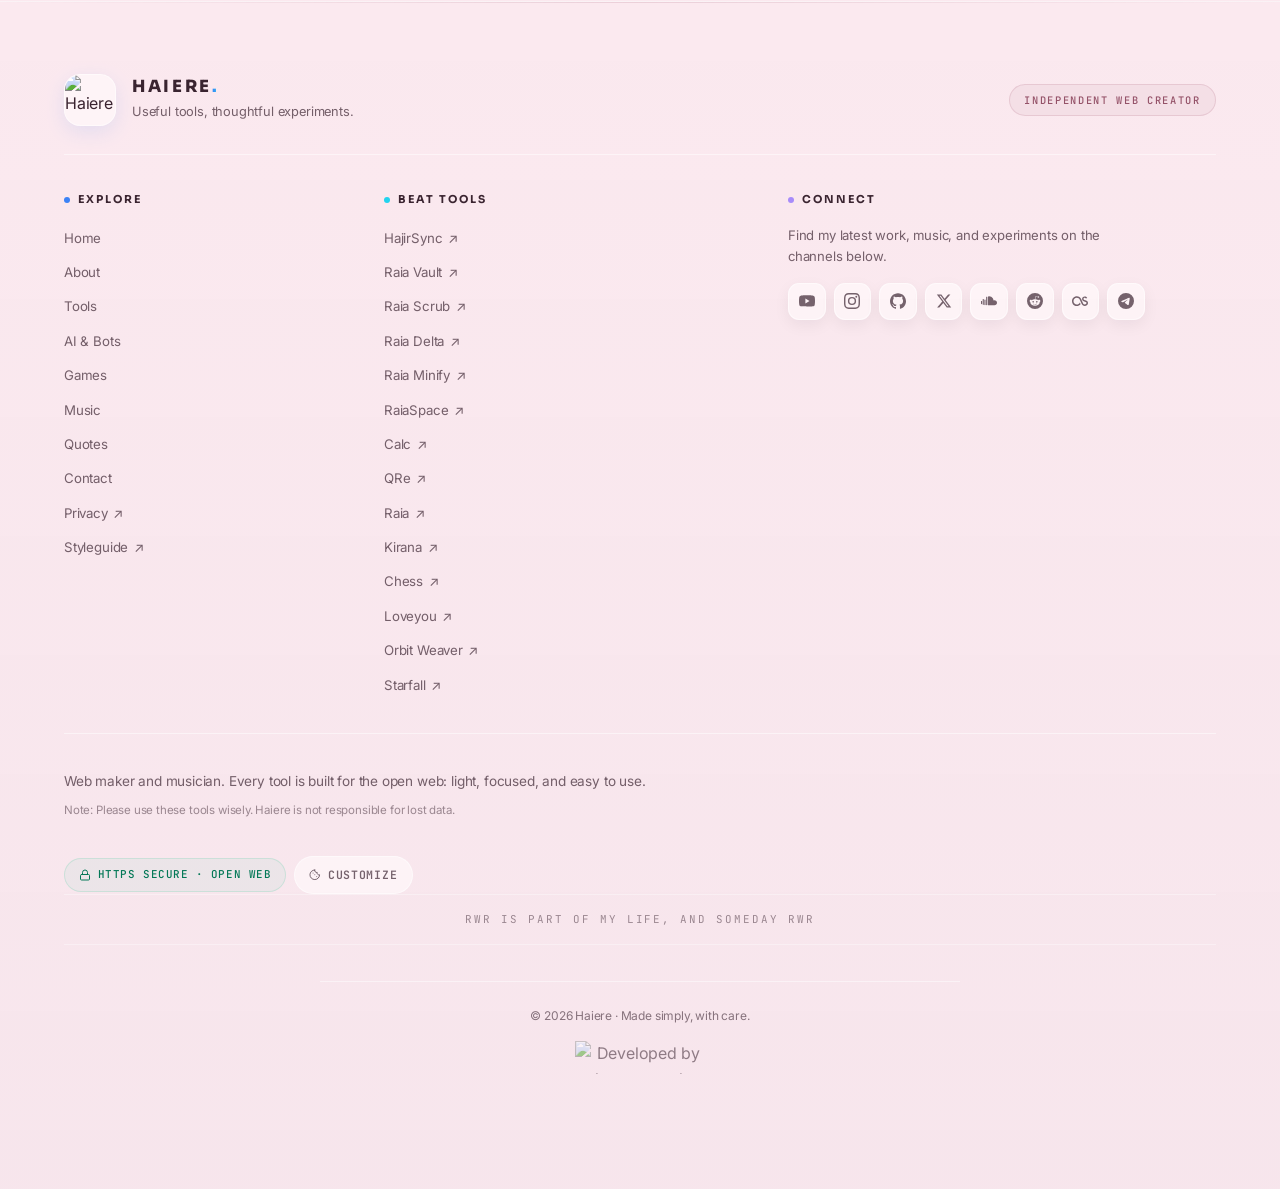
==== commit a045e4ce: "Fix bugs and add new ones" ====
--- a/index.html
+++ b/index.html
@@ -78,7 +78,7 @@
   <link rel="preconnect" href="https://fonts.gstatic.com" crossorigin />
   <link rel="preconnect" href="https://i.postimg.cc" crossorigin />
   <link rel="dns-prefetch" href="https://signature-music.vercel.app" />
-  <link rel="dns-prefetch" href="https://hajir.is-a.dev/raia-ai" />
+  <link rel="dns-prefetch" href="https://hajir.is-a.dev" />
 
   <!-- ============ FONTS ============ -->
   <link rel="stylesheet" href="https://fonts.googleapis.com/css2?family=Inter:opsz,wght@14..32,300;14..32,400;14..32,500;14..32,600;14..32,700;14..32,800&family=JetBrains+Mono:wght@400;500;600;700&family=Sora:wght@400;500;600;700;800&display=swap" />
@@ -175,8 +175,9 @@
           { "@type": "SoftwareApplication", "name": "Raia Scrub", "url": "https://raia-scrub.haiere.workers.dev/", "applicationCategory": "SecurityApplication", "operatingSystem": "Web", "offers": { "@type": "Offer", "price": "0", "priceCurrency": "USD" } },
           { "@type": "SoftwareApplication", "name": "Raia Delta", "url": "https://raia-delta.haiere.workers.dev/", "applicationCategory": "UtilitiesApplication", "operatingSystem": "Web", "offers": { "@type": "Offer", "price": "0", "priceCurrency": "USD" } },
           { "@type": "SoftwareApplication", "name": "Raia Minify", "url": "https://raiaminify.haiere.workers.dev/", "applicationCategory": "DeveloperApplication", "operatingSystem": "Web", "offers": { "@type": "Offer", "price": "0", "priceCurrency": "USD" } },
-          { "@type": "SoftwareApplication", "name": "RaiaSpace", "url": "https://raiaspace.haiere.workers.dev", "applicationCategory": "SearchApplication", "operatingSystem": "Web", "offers": { "@type": "Offer", "price": "0", "priceCurrency": "USD" } },
-          { "@type": "SoftwareApplication", "name": "Calc", "url": "https://hajir.is-a.dev/calc", "applicationCategory": "UtilitiesApplication", "operatingSystem": "Web", "offers": { "@type": "Offer", "price": "0", "priceCurrency": "USD" } }
+          { "@type": "SoftwareApplication", "name": "RaiaSpace", "url": "https://raiaspace.haiere.workers.dev/", "applicationCategory": "SearchApplication", "operatingSystem": "Web", "offers": { "@type": "Offer", "price": "0", "priceCurrency": "USD" } },
+          { "@type": "SoftwareApplication", "name": "Calc", "url": "https://hajir.is-a.dev/calc", "applicationCategory": "UtilitiesApplication", "operatingSystem": "Web", "offers": { "@type": "Offer", "price": "0", "priceCurrency": "USD" } },
+          { "@type": "SoftwareApplication", "name": "QRe", "url": "https://hajir.is-a.dev/qre/", "applicationCategory": "UtilitiesApplication", "operatingSystem": "Web", "offers": { "@type": "Offer", "price": "0", "priceCurrency": "USD" } }
         ]
       },
       {
@@ -256,7 +257,7 @@
     ]
   }
   </script>
-</head>
+
 
 <!-- ============ SVG SPRITE (Raia + shared symbols) ============ -->
 <svg width="0" height="0" style="position:absolute;overflow:hidden" aria-hidden="true" focusable="false">
@@ -282,13 +283,13 @@
           display: ['Sora', 'Inter', 'system-ui', 'sans-serif'],
         },
         colors: {
-          accent: '#B4788C',
+          accent: '#945268',
           'accent-dim': 'rgba(180,120,140,0.16)',
           'accent-border': 'rgba(180,120,140,0.22)',
           dark: { bg: '#0A192F', surface: '#0B1E33', surface2: '#0d2338' },
           blue: {
             50:'#FCF1F5',100:'#FBE4EE',200:'#F6CFE0',300:'#EDB0CB',
-            400:'#7FD8CB',500:'#C79A6B',600:'#B4788C',700:'#96566C',
+            400:'#7FD8CB',500:'#C79A6B',600:'#945268',700:'#96566C',
             800:'#7A4257',900:'#5C3142',950:'#3A2430',
           },
           slate: { 50:'#FBF0F5',100:'#F6E2EC',900:'#0B1E33',950:'#0A192F' },
@@ -370,14 +371,14 @@
 /* --- Hero --- */
 #hero { min-height: 100svh; display: flex; align-items: center; justify-content: center; padding: 5rem 1.25rem 4rem; text-align: center; position: relative; overflow: hidden; }
 #hero h1 { font-family: 'Sora', 'Inter', system-ui, sans-serif; font-weight: 800; font-size: clamp(2.25rem, 7vw, 4.5rem); line-height: 0.95; letter-spacing: -0.02em; margin: 0; }
-#hero p[data-i18n="hero_desc"] { margin: 1.25rem auto 2.25rem; max-width: 36rem; font-size: 1rem; line-height: 1.65; color: #94A3B8; }
+#hero p[data-i18n="hero_desc"] { margin: 1.25rem auto 2.25rem; max-width: 36rem; font-size: 1rem; line-height: 1.65; color: var(--text-muted); }
 
 /* --- Hero action buttons --- */
 #hero .hero-cta { display: flex; flex-direction: column; gap: 0.75rem; align-items: center; }
 @media (min-width: 640px) { #hero .hero-cta { flex-direction: row; } }
 .btn-primary, .btn-secondary { display: inline-flex; align-items: center; justify-content: center; gap: 0.6rem; min-height: 52px; padding: 14px 32px; border-radius: 14px; font-weight: 700; font-size: 0.95rem; text-decoration: none; cursor: pointer; width: 100%; }
 .btn-primary { background: var(--accent); color: #fff; border: none; }
-.btn-secondary { background: transparent; border: 1.5px solid rgba(148, 163, 184, 0.25); color: #94A3B8; }
+.btn-secondary { background: transparent; border: 1.5px solid rgba(148, 163, 184, 0.25); color: var(--text-muted); }
 @media (min-width: 640px) { .btn-primary, .btn-secondary { width: auto; min-width: 150px; } }
 
 /* --- Section rhythm --- */
@@ -459,7 +460,6 @@
 
 <!-- ============ AURORA THEME LAYERS ============ -->
 <div id="aurora-bg" aria-hidden="true">
-  <div class="aurora"></div>
   <div class="stars stars-back"></div>
   <div class="stars stars-mid"></div>
   <div class="stars stars-front"></div>
@@ -468,7 +468,7 @@
 <div class="spotlight" aria-hidden="true"></div>
 <canvas id="fx" aria-hidden="true"></canvas>
 
-<a href="#hero" class="skip-link" data-i18n="skip_to_main">Skip to main content</a>
+<a href="#main" class="skip-link" data-i18n="skip_to_main">Skip to main content</a>
 
 <div class="grain-overlay" aria-hidden="true"></div>
 <div id="scroll-progress" aria-hidden="true"></div>
@@ -550,7 +550,7 @@
       <a
         id="raiaspace-nav-btn"
         class="group/raiaspace"
-        href="https://raiaspace.haiere.workers.dev"
+        href="https://raiaspace.haiere.workers.dev/"
         target="_blank"
         rel="noopener noreferrer"
         aria-label="Search on RaiaSpace"
@@ -747,6 +747,7 @@
      1. HERO
 ============================================================ -->
 
+<main id="main">
 <section id="hero">
   <div class="mesh-field" aria-hidden="true">
     <span class="mesh-blob m1"></span>
@@ -758,7 +759,7 @@
 
   <div class="hero-content">
     <a
-      href="https://raiaspace.haiere.workers.dev"
+      href="https://raiaspace.haiere.workers.dev/"
       class="hero-badge group/badge"
       target="_blank"
       rel="noopener noreferrer"
@@ -994,226 +995,19 @@
       </button>
     </div>
 
-    <ol id="tools-container">
-
-      <!-- 01. HAJIRSYNC -->
-      <li class="tool-card reveal glass-card" data-category="music" data-repo="hajirsync">
-        <div class="tool-meta">
-          <span class="tool-number">01</span>
-          <span class="tool-cat">
-            <svg class="h-2.5 w-2.5" data-icon="ic24" aria-hidden="true"></svg>
-            <span data-i18n="cat_lrc">LRC Maker</span>
-          </span>
-          <span class="status-badge-stable" data-i18n="status_stable">Stable</span>
-        </div>
-        <h3 class="tool-title">
-          <svg class="h-4 w-4" data-icon="ic07" aria-hidden="true"></svg>
-          HajirSync
-        </h3>
-        <p class="tool-desc" data-i18n="tool1_desc">Create and sync LRC lyric files quickly and easily.</p>
-        <div class="tool-actions mt-auto">
-          <a href="https://hajirsync.haiere.workers.dev/" class="tool-open-btn group/btn" target="_blank" rel="noopener noreferrer" aria-label="Open HajirSync in a new tab">
-            <span data-i18n="tool_open">Open Tool</span>
-            <svg class="h-3.5 w-3.5" data-icon="ic12" aria-hidden="true"></svg>
-          </a>
-          <button class="tool-docs-btn group/btn" type="button" data-repo="hajirsync" data-tool-name="HajirSync" aria-label="View HajirSync documentation">
-            <span data-i18n="tool_docs">How to Use</span>
-            <svg class="h-3.5 w-3.5" data-icon="ic33" aria-hidden="true"></svg>
-          </button>
-        </div>
-      </li>
-
-      <!-- 02. RAIA VAULT -->
-      <li class="tool-card reveal glass-card" data-category="security" data-repo="raia-vault">
-        <div class="tool-meta">
-          <span class="tool-number">02</span>
-          <span class="tool-cat">
-            <svg class="h-2.5 w-2.5" data-icon="ic13" aria-hidden="true"></svg>
-            <span data-i18n="cat_password">Password Manager</span>
-          </span>
-          <span class="status-badge-stable" data-i18n="status_stable">Stable</span>
-        </div>
-        <h3 class="tool-title">
-          <svg class="h-4 w-4" data-icon="ic13" aria-hidden="true"></svg>
-          Raia Vault
-        </h3>
-        <p class="tool-desc" data-i18n="tool2_desc">Generate strong passwords and manage secure password utilities.</p>
-        <div class="tool-actions mt-auto">
-          <a href="https://raia-vault.haiere.workers.dev/" class="tool-open-btn group/btn" target="_blank" rel="noopener noreferrer" aria-label="Open Raia Vault in a new tab">
-            <span data-i18n="tool_open">Open Tool</span>
-            <svg class="h-3.5 w-3.5" data-icon="ic12" aria-hidden="true"></svg>
-          </a>
-          <button class="tool-docs-btn group/btn" type="button" data-repo="raia-vault" data-tool-name="Raia Vault" aria-label="View Raia Vault documentation">
-            <span data-i18n="tool_docs">How to Use</span>
-            <svg class="h-3.5 w-3.5" data-icon="ic33" aria-hidden="true"></svg>
-          </button>
-        </div>
-      </li>
-
-      <!-- 03. RAIA SCRUB -->
-      <li class="tool-card reveal glass-card" data-category="security" data-repo="raia-scrub">
-        <div class="tool-meta">
-          <span class="tool-number">03</span>
-          <span class="tool-cat">
-            <svg class="h-2.5 w-2.5" data-icon="ic25" aria-hidden="true"></svg>
-            <span data-i18n="cat_metadata">Metadata Remover</span>
-          </span>
-          <span class="status-badge-stable" data-i18n="status_stable">Stable</span>
-        </div>
-        <h3 class="tool-title">
-          <svg class="h-4 w-4" data-icon="ic25" aria-hidden="true"></svg>
-          Raia Scrub
-        </h3>
-        <p class="tool-desc" data-i18n="tool3_desc">Remove sensitive metadata before sharing files or photos.</p>
-        <div class="tool-actions mt-auto">
-          <a href="https://raia-scrub.haiere.workers.dev/" class="tool-open-btn group/btn" target="_blank" rel="noopener noreferrer" aria-label="Open Raia Scrub in a new tab">
-            <span data-i18n="tool_open">Open Tool</span>
-            <svg class="h-3.5 w-3.5" data-icon="ic12" aria-hidden="true"></svg>
-          </a>
-          <button class="tool-docs-btn group/btn" type="button" data-repo="raia-scrub" data-tool-name="Raia Scrub" aria-label="View Raia Scrub documentation">
-            <span data-i18n="tool_docs">How to Use</span>
-            <svg class="h-3.5 w-3.5" data-icon="ic33" aria-hidden="true"></svg>
-          </button>
-        </div>
-      </li>
-
-      <!-- 04. RAIA DELTA -->
-      <li class="tool-card reveal glass-card" data-category="developer" data-repo="raia-delta">
-        <div class="tool-meta">
-          <span class="tool-number">04</span>
-          <span class="tool-cat">
-            <svg class="h-2.5 w-2.5" data-icon="ic15" aria-hidden="true"></svg>
-            <span data-i18n="cat_text">Text Comparison</span>
-          </span>
-          <span class="status-badge-stable" data-i18n="status_stable">Stable</span>
-        </div>
-        <h3 class="tool-title">
-          <svg class="h-4 w-4" data-icon="ic15" aria-hidden="true"></svg>
-          Raia Delta
-        </h3>
-        <p class="tool-desc" data-i18n="tool4_desc">Compare two texts and inspect their differences clearly.</p>
-        <div class="tool-actions mt-auto">
-          <a href="https://raia-delta.haiere.workers.dev/" class="tool-open-btn group/btn" target="_blank" rel="noopener noreferrer" aria-label="Open Raia Delta in a new tab">
-            <span data-i18n="tool_open">Open Tool</span>
-            <svg class="h-3.5 w-3.5" data-icon="ic12" aria-hidden="true"></svg>
-          </a>
-          <button class="tool-docs-btn group/btn" type="button" data-repo="raia-delta" data-tool-name="Raia Delta" aria-label="View Raia Delta documentation">
-            <span data-i18n="tool_docs">How to Use</span>
-            <svg class="h-3.5 w-3.5" data-icon="ic33" aria-hidden="true"></svg>
-          </button>
-        </div>
-      </li>
-
-      <!-- 05. RAIA MINIFY -->
-      <li class="tool-card reveal glass-card" data-category="developer" data-repo="raiaminify">
-        <div class="tool-meta">
-          <span class="tool-number">05</span>
-          <span class="tool-cat">
-            <svg class="h-2.5 w-2.5" data-icon="ic15" aria-hidden="true"></svg>
-            <span data-i18n="cat_dev_tool">Developer Tool</span>
-          </span>
-          <span class="status-badge-stable" data-i18n="status_stable">Stable</span>
-        </div>
-        <h3 class="tool-title">
-          <svg class="h-4 w-4" data-icon="ic41" aria-hidden="true"></svg>
-          Raia Minify
-        </h3>
-        <p class="tool-desc" data-i18n="tool5_desc">Minify and optimize code or text directly in the browser.</p>
-        <div class="tool-actions mt-auto">
-          <a href="https://raiaminify.haiere.workers.dev/" class="tool-open-btn group/btn" target="_blank" rel="noopener noreferrer" aria-label="Open Raia Minify in a new tab">
-            <span data-i18n="tool_open">Open Tool</span>
-            <svg class="h-3.5 w-3.5" data-icon="ic12" aria-hidden="true"></svg>
-          </a>
-          <button class="tool-docs-btn group/btn" type="button" data-repo="raiaminify" data-tool-name="Raia Minify" aria-label="View Raia Minify documentation">
-            <span data-i18n="tool_docs">How to Use</span>
-            <svg class="h-3.5 w-3.5" data-icon="ic33" aria-hidden="true"></svg>
-          </button>
-        </div>
-      </li>
-
-      <!-- 06. RAIASPACE -->
-      <li class="tool-card reveal glass-card" data-category="web" data-repo="raiaspace">
-        <div class="tool-meta">
-          <span class="tool-number">06</span>
-          <span class="tool-cat">
-            <svg class="h-2.5 w-2.5" data-icon="ic14" aria-hidden="true"></svg>
-            <span data-i18n="cat_search">Search Engine</span>
-          </span>
-          <span class="status-badge-demo" data-i18n="status_demo">Demo</span>
-        </div>
-        <h3 class="tool-title">
-          <svg class="h-4 w-4" data-icon="ic14" aria-hidden="true"></svg>
-          RaiaSpace
-        </h3>
-        <p class="tool-desc" data-i18n="tool6_desc">A lightweight search and discovery space for the open web.</p>
-        <div class="tool-actions mt-auto">
-          <a href="https://raiaspace.haiere.workers.dev" class="tool-open-btn group/btn" target="_blank" rel="noopener noreferrer" aria-label="Open RaiaSpace in a new tab">
-            <span data-i18n="tool_open">Open Tool</span>
-            <svg class="h-3.5 w-3.5" data-icon="ic12" aria-hidden="true"></svg>
-          </a>
-          <button class="tool-docs-btn group/btn" type="button" data-repo="raiaspace" data-tool-name="RaiaSpace" aria-label="View RaiaSpace documentation">
-            <span data-i18n="tool_docs">How to Use</span>
-            <svg class="h-3.5 w-3.5" data-icon="ic33" aria-hidden="true"></svg>
-          </button>
-        </div>
-      </li>
-
-      <!-- 07. CALC -->
-      <li class="tool-card reveal glass-card" data-category="web" data-repo="calc">
-        <div class="tool-meta">
-          <span class="tool-number">07</span>
-          <span class="tool-cat">
-            <svg class="h-2.5 w-2.5" data-icon="ic27" aria-hidden="true"></svg>
-            <span data-i18n="cat_calc">Calculator</span>
-          </span>
-          <span class="status-badge-stable" data-i18n="status_stable">Stable</span>
-        </div>
-        <h3 class="tool-title">
-          <svg class="h-4 w-4" data-icon="ic28" aria-hidden="true"></svg>
-          Calc
-        </h3>
-        <p class="tool-desc" data-i18n="tool7_desc">A simple and fast calculator for everyday calculations.</p>
-        <div class="tool-actions mt-auto">
-          <a href="https://hajir.is-a.dev/calc" class="tool-open-btn group/btn" target="_blank" rel="noopener noreferrer" aria-label="Open Calc in a new tab">
-            <span data-i18n="tool_open">Open Tool</span>
-            <svg class="h-3.5 w-3.5" data-icon="ic12" aria-hidden="true"></svg>
-          </a>
-          <button class="tool-docs-btn group/btn" type="button" data-repo="calc" data-tool-name="Calc" aria-label="View Calc documentation">
-            <span data-i18n="tool_docs">How to Use</span>
-            <svg class="h-3.5 w-3.5" data-icon="ic33" aria-hidden="true"></svg>
-          </button>
-        </div>
-      </li>
-
-      <!-- 08. QRE -->
-      <li class="tool-card reveal glass-card" data-category="web" data-repo="qre">
-        <div class="tool-meta">
-          <span class="tool-number">08</span>
-          <span class="tool-cat">
-            <svg class="h-2.5 w-2.5 rounded-[2px]" data-icon="qre-logo" aria-hidden="true"></svg>
-            <span data-i18n="cat_qr">QR Code Generator</span>
-          </span>
-          <span class="status-badge-stable" data-i18n="status_stable">Stable</span>
-        </div>
-        <h3 class="tool-title">
-          <svg class="h-4 w-4 rounded-[4px]" data-icon="qre-logo" aria-hidden="true"></svg>
-          QRe
-        </h3>
-        <p class="tool-desc" data-i18n="tool8_desc">A free QR code generator that runs entirely in your browser.</p>
-        <div class="tool-actions mt-auto">
-          <a href="https://hajir.is-a.dev/qre/" class="tool-open-btn group/btn" target="_blank" rel="noopener noreferrer" aria-label="Open QRe in a new tab">
-            <span data-i18n="tool_open">Open Tool</span>
-            <svg class="h-3.5 w-3.5" data-icon="ic12" aria-hidden="true"></svg>
-          </a>
-          <button class="tool-docs-btn group/btn" type="button" data-repo="qre" data-tool-name="QRe" aria-label="View QRe documentation">
-            <span data-i18n="tool_docs">How to Use</span>
-            <svg class="h-3.5 w-3.5" data-icon="ic33" aria-hidden="true"></svg>
-          </button>
-        </div>
-      </li>
-
-
-    </ol>
+    <ol id="tools-container"></ol>
+      <noscript>
+        <ul>
+          <li><a href="https://hajirsync.haiere.workers.dev/" target="_blank" rel="noopener noreferrer">HajirSync</a></li>
+          <li><a href="https://raia-vault.haiere.workers.dev/" target="_blank" rel="noopener noreferrer">Raia Vault</a></li>
+          <li><a href="https://raia-scrub.haiere.workers.dev/" target="_blank" rel="noopener noreferrer">Raia Scrub</a></li>
+          <li><a href="https://raia-delta.haiere.workers.dev/" target="_blank" rel="noopener noreferrer">Raia Delta</a></li>
+          <li><a href="https://raiaminify.haiere.workers.dev/" target="_blank" rel="noopener noreferrer">Raia Minify</a></li>
+          <li><a href="https://raiaspace.haiere.workers.dev/" target="_blank" rel="noopener noreferrer">RaiaSpace</a></li>
+          <li><a href="https://hajir.is-a.dev/calc" target="_blank" rel="noopener noreferrer">Calc</a></li>
+          <li><a href="https://hajir.is-a.dev/qre/" target="_blank" rel="noopener noreferrer">QRe</a></li>
+        </ul>
+      </noscript>
   </div>
 </section>
 
@@ -1239,59 +1033,13 @@
       </p>
     </header>
 
-    <div class="ai-bots-grid">
-
-      <!-- 01. RAIA -->
-      <article class="reveal glass-card game-card ai-card">
-        <div class="game-thumb game-thumb--raia" aria-hidden="true">
-          <svg class="game-thumb-icon" data-icon="raia" aria-hidden="true"></svg>
-        </div>
-        <div class="game-meta">
-          <span class="game-cat">
-            <svg class="h-2.5 w-2.5" data-icon="raia" aria-hidden="true"></svg>
-            <span data-i18n="cat_ai_bot">AI/Bot</span>
-          </span>
-          <span class="status-badge-stable" data-i18n="status_stable">Stable</span>
-        </div>
-        <h3 class="game-title">
-          <svg class="h-4 w-4" data-icon="raia" aria-hidden="true"></svg>
-          <span>Raia</span>
-        </h3>
-        <p class="game-desc" data-i18n="ai_raia_desc">An AI chatbot for conversations, ideas, and useful workflows.</p>
-        <div class="tool-actions mt-auto">
-          <a href="https://hajir.is-a.dev/raia-ai/" class="tool-open-btn group/btn" target="_blank" rel="noopener noreferrer" aria-label="Open Raia in a new tab">
-            <span data-i18n="tool_open">Open Tool</span>
-            <svg class="h-3.5 w-3.5" data-icon="ic12" aria-hidden="true"></svg>
-          </a>
-        </div>
-      </article>
-
-      <!-- 02. KIRANA -->
-      <article class="reveal glass-card game-card ai-card">
-        <div class="game-thumb game-thumb--kirana" aria-hidden="true">
-          <svg class="game-thumb-icon" data-icon="ic37" aria-hidden="true"></svg>
-        </div>
-        <div class="game-meta">
-          <span class="game-cat">
-            <svg class="h-2.5 w-2.5" data-icon="ic37" aria-hidden="true"></svg>
-            <span data-i18n="cat_ai_bot">AI/Bot</span>
-          </span>
-          <span class="status-badge-stable" data-i18n="status_stable">Stable</span>
-        </div>
-        <h3 class="game-title">
-          <svg class="h-4 w-4" data-icon="ic37" aria-hidden="true"></svg>
-          <span>Kirana</span>
-        </h3>
-        <p class="game-desc" data-i18n="ai_kirana_desc">A thoughtful AI companion for creative conversations and everyday ideas.</p>
-        <div class="tool-actions mt-auto">
-          <a href="https://hajir.is-a.dev/kirana" class="tool-open-btn group/btn" target="_blank" rel="noopener noreferrer" aria-label="Open Kirana in a new tab">
-            <span data-i18n="tool_open">Open Tool</span>
-            <svg class="h-3.5 w-3.5" data-icon="ic12" aria-hidden="true"></svg>
-          </a>
-        </div>
-      </article>
-
-    </div>
+    <div class="ai-bots-grid" id="ai-bots-container"></div>
+      <noscript>
+        <ul>
+          <li><a href="https://hajir.is-a.dev/raia-ai/" target="_blank" rel="noopener noreferrer">Raia</a></li>
+          <li><a href="https://hajir.is-a.dev/kirana" target="_blank" rel="noopener noreferrer">Kirana</a></li>
+        </ul>
+      </noscript>
   </div>
 </section>
 
@@ -1317,109 +1065,15 @@
       </p>
     </header>
 
-    <div class="games-grid">
-
-      <!-- 01. Chess -->
-      <article class="reveal glass-card game-card">
-        <div class="game-thumb game-thumb--chess" aria-hidden="true">
-          <svg class="game-thumb-icon" data-icon="ic30" aria-hidden="true"></svg>
-        </div>
-        <div class="game-meta">
-          <span class="game-cat">
-            <svg class="h-2.5 w-2.5" data-icon="ic16" aria-hidden="true"></svg>
-            <span data-i18n="game_chess_tag">Classic Board</span>
-          </span>
-          <span class="status-badge-demo" data-i18n="status_demo">Demo</span>
-        </div>
-        <h3 class="game-title">
-          <svg class="h-4 w-4" data-icon="ic30" aria-hidden="true"></svg>
-          <span data-i18n="game_chess_name">Chess</span>
-        </h3>
-        <p class="game-desc" data-i18n="game_chess_desc">Play classic chess directly in the browser.</p>
-        <div class="tool-actions mt-auto">
-          <a href="https://hajir.is-a.dev/chess" class="tool-open-btn group/btn" aria-label="Play Chess">
-            <span data-i18n="game_play">Play</span>
-            <svg class="h-3.5 w-3.5" data-icon="ic20" aria-hidden="true"></svg>
-          </a>
-        </div>
-      </article>
-
-      <!-- 02. Loveyou -->
-      <article class="reveal glass-card game-card">
-        <div class="game-thumb game-thumb--loveyou" aria-hidden="true">
-          <svg class="game-thumb-icon" data-icon="ic35" aria-hidden="true"></svg>
-        </div>
-        <div class="game-meta">
-          <span class="game-cat">
-            <svg class="h-2.5 w-2.5" data-icon="ic41" aria-hidden="true"></svg>
-            <span data-i18n="game_loveyou_tag">Interactive</span>
-          </span>
-          <span class="status-badge-stable" data-i18n="status_stable">Stable</span>
-        </div>
-        <h3 class="game-title">
-          <svg class="h-4 w-4" data-icon="ic35" aria-hidden="true"></svg>
-          <span data-i18n="game_loveyou_name">Loveyou</span>
-        </h3>
-        <p class="game-desc" data-i18n="game_loveyou_desc">A small interactive page made as a warm digital gift.</p>
-        <div class="tool-actions mt-auto">
-          <a href="https://hajir.is-a.dev/loveyou" class="tool-open-btn group/btn" aria-label="Open Loveyou">
-            <span data-i18n="game_play">Play</span>
-            <svg class="h-3.5 w-3.5" data-icon="ic20" aria-hidden="true"></svg>
-          </a>
-        </div>
-      </article>
-
-      <!-- 03. Orbit Weaver -->
-      <article class="reveal glass-card game-card">
-        <div class="game-thumb game-thumb--orbit" aria-hidden="true">
-          <svg class="game-thumb-icon" data-icon="ic16" aria-hidden="true"></svg>
-        </div>
-        <div class="game-meta">
-          <span class="game-cat">
-            <svg class="h-2.5 w-2.5" data-icon="ic16" aria-hidden="true"></svg>
-            <span data-i18n="game_orbit_tag">Arcade</span>
-          </span>
-          <span class="status-badge-demo" data-i18n="status_demo">Demo</span>
-        </div>
-        <h3 class="game-title">
-          <svg class="h-4 w-4" data-icon="ic16" aria-hidden="true"></svg>
-          <span data-i18n="game_orbit_name">Orbit Weaver</span>
-        </h3>
-        <p class="game-desc" data-i18n="game_orbit_desc">Guide your ship through orbital paths and passing stars.</p>
-        <div class="tool-actions mt-auto">
-          <a href="https://hajir.is-a.dev/game/orbit-weaver.html" class="tool-open-btn group/btn" aria-label="Play Orbit Weaver">
-            <span data-i18n="game_play">Play</span>
-            <svg class="h-3.5 w-3.5" data-icon="ic20" aria-hidden="true"></svg>
-          </a>
-        </div>
-      </article>
-
-      <!-- 04. Starfall -->
-      <article class="reveal glass-card game-card">
-        <div class="game-thumb game-thumb--starfall" aria-hidden="true">
-          <svg class="game-thumb-icon" data-icon="ic41" aria-hidden="true"></svg>
-        </div>
-        <div class="game-meta">
-          <span class="game-cat">
-            <svg class="h-2.5 w-2.5" data-icon="ic41" aria-hidden="true"></svg>
-            <span data-i18n="game_starfall_tag">Arcade</span>
-          </span>
-          <span class="status-badge-demo" data-i18n="status_demo">Demo</span>
-        </div>
-        <h3 class="game-title">
-          <svg class="h-4 w-4" data-icon="ic41" aria-hidden="true"></svg>
-          <span data-i18n="game_starfall_name">Starfall</span>
-        </h3>
-        <p class="game-desc" data-i18n="game_starfall_desc">Catch falling stars in this quick browser arcade game.</p>
-        <div class="tool-actions mt-auto">
-          <a href="https://hajir.is-a.dev/game/starfall.html" class="tool-open-btn group/btn" aria-label="Play Starfall">
-            <span data-i18n="game_play">Play</span>
-            <svg class="h-3.5 w-3.5" data-icon="ic20" aria-hidden="true"></svg>
-          </a>
-        </div>
-      </article>
-
-    </div>
+    <div class="games-grid" id="games-container"></div>
+      <noscript>
+        <ul>
+          <li><a href="https://hajir.is-a.dev/chess">Chess</a></li>
+          <li><a href="https://hajir.is-a.dev/loveyou">Loveyou</a></li>
+          <li><a href="https://hajir.is-a.dev/game/orbit-weaver.html">Orbit Weaver</a></li>
+          <li><a href="https://hajir.is-a.dev/game/starfall.html">Starfall</a></li>
+        </ul>
+      </noscript>
   </div>
 </section>
 
@@ -1776,7 +1430,8 @@
      9. FOOTER
 ============================================================ -->
 
-<footer class="footer-signature" role="contentinfo" aria-labelledby="footer-title">
+</main>
+<footer class="footer-signature" aria-labelledby="footer-title">
   <div class="footer-bg" aria-hidden="true">
     <div class="footer-blob footer-blob--a"></div>
     <div class="footer-blob footer-blob--b"></div>
@@ -1845,21 +1500,7 @@
           <span class="footer-col-dot footer-col-dot--cyan" aria-hidden="true"></span>
           <span data-i18n="footer_beat_tools">Beat Tools</span>
         </h3>
-        <ul>
-          <li><a href="https://hajirsync.haiere.workers.dev/" class="footer-link" target="_blank" rel="noopener noreferrer">HajirSync <span aria-hidden="true">↗</span></a></li>
-          <li><a href="https://raia-vault.haiere.workers.dev/" class="footer-link" target="_blank" rel="noopener noreferrer">Raia Vault <span aria-hidden="true">↗</span></a></li>
-          <li><a href="https://raia-scrub.haiere.workers.dev/" class="footer-link" target="_blank" rel="noopener noreferrer">Raia Scrub <span aria-hidden="true">↗</span></a></li>
-          <li><a href="https://raia-delta.haiere.workers.dev/" class="footer-link" target="_blank" rel="noopener noreferrer">Raia Delta <span aria-hidden="true">↗</span></a></li>
-          <li><a href="https://raiaminify.haiere.workers.dev/" class="footer-link" target="_blank" rel="noopener noreferrer">Raia Minify <span aria-hidden="true">↗</span></a></li>
-          <li><a href="https://raiaspace.haiere.workers.dev" class="footer-link" target="_blank" rel="noopener noreferrer">RaiaSpace <span aria-hidden="true">↗</span></a></li>
-          <li><a href="https://hajir.is-a.dev/calc" class="footer-link" target="_blank" rel="noopener noreferrer">Calc <span aria-hidden="true">↗</span></a></li>
-          <li><a href="https://hajir.is-a.dev/raia-ai/" class="footer-link" target="_blank" rel="noopener noreferrer">Raia <span aria-hidden="true">↗</span></a></li>
-          <li><a href="https://hajir.is-a.dev/kirana" class="footer-link" target="_blank" rel="noopener noreferrer">Kirana <span aria-hidden="true">↗</span></a></li>
-          <li><a href="https://hajir.is-a.dev/chess" class="footer-link">Chess <span aria-hidden="true">↗</span></a></li>
-          <li><a href="https://hajir.is-a.dev/loveyou" class="footer-link">Loveyou <span aria-hidden="true">↗</span></a></li>
-          <li><a href="https://hajir.is-a.dev/game/orbit-weaver.html" class="footer-link">Orbit Weaver <span aria-hidden="true">↗</span></a></li>
-          <li><a href="https://hajir.is-a.dev/game/starfall.html" class="footer-link">Starfall <span aria-hidden="true">↗</span></a></li>
-        </ul>
+        <ul id="footer-tools"></ul>
       </nav>
 
 <section class="footer-col footer-col--wide" aria-labelledby="footer-connect-title">
@@ -1928,14 +1569,6 @@
           <span data-i18n="cookie_customize">Customize</span>
         </button>
       </div>
-
-      <p class="footer-updated">
-        <svg class="h-3 w-3" data-icon="ic19" aria-hidden="true"></svg>
-        <span data-i18n="footer_last_updated">Last update:</span>
-        <span id="last-updated-date">2026-11-05</span>
-        <span class="footer-version-sep" aria-hidden="true">·</span>
-        <span class="footer-version" data-i18n="footer_version">Nova v1.0.2</span>
-      </p>
     </div>
 
     <p class="footer-rwr" data-i18n="RWR_closing">
--- a/style.css
+++ b/style.css
@@ -1,9 +1,9 @@
 /* ============================================================
-   style.css v1.0.2— Haiere 
+   style.css — Haiere 
    Modern, minimal, branded. English-first, dark-first with full
    light parity.
 
-   Nova v1.0.2 changes (perf pass — blur/compositing cost):
+   Nova changes (perf pass — blur/compositing cost):
    - Nav backdrop-filter reduced to 14px on premium; removed
      entirely on mobile / coarse pointer / normal / eco tiers.
      Fixed header repaints every scroll frame; blur there was
@@ -28,7 +28,10 @@
 
 /* ---------- ROOT TOKENS ---------- */
 :root {
-  --accent: #B4788C;
+  --accent: #945268;
+  --ok: #047857;
+  --err: #B91C1C;
+  --text-muted: #5B4A55;
   --accent-2: #C79A6B;
   --accent-glow: rgba(180, 120, 140, 0.22);
   --accent-dim: rgba(180, 120, 140, 0.09);
@@ -74,6 +77,9 @@
 
 .dark {
   --accent: #7FD8CB;
+  --ok: #10b981;
+  --err: #F87171;
+  --text-muted: #94A3B8;
   --accent-2: #D4B27A;
   --accent-glow: rgba(127, 216, 203, 0.2);
   --accent-dim: rgba(127, 216, 203, 0.08);
@@ -125,7 +131,7 @@
 ::selection { background: var(--accent); color: #fff; }
 :focus-visible { outline: 3px solid var(--accent); outline-offset: 3px; border-radius: 0.5rem; }
 
-h1, h2, h3, .font-display { font-family: var(--font-display); }
+h1, h2, h3 { font-family: var(--font-display); }
 img, iframe { max-width: 100%; display: block; }
 img { max-width: 100%; height: auto; }
 a { text-decoration: none; color: inherit; }
@@ -442,12 +448,12 @@
   border: 1.5px solid rgba(148, 163, 184, 0.25);
   border-radius: 14px;
   background: transparent;
-  color: #94a3b8;
+  color: var(--text-muted);
   font-family: var(--font-sans);
   font-size: 0.95rem; font-weight: 600;
   letter-spacing: -0.01em;
   cursor: pointer;
-  transition: all 0.4s var(--ease-spring);
+  transition: background-color 0.4s var(--ease-spring), color 0.4s var(--ease-spring), border-color 0.4s var(--ease-spring), box-shadow 0.4s var(--ease-spring), transform 0.4s var(--ease-spring), opacity 0.4s var(--ease-spring);
 }
 .btn-secondary:hover {
   background: rgba(59, 130, 246, 0.08);
@@ -488,7 +494,7 @@
   cursor: pointer;
   overflow: hidden;
   box-shadow: 0 4px 16px rgba(59, 130, 246, 0.2);
-  transition: all 0.4s var(--ease-spring);
+  transition: background-color 0.4s var(--ease-spring), color 0.4s var(--ease-spring), border-color 0.4s var(--ease-spring), box-shadow 0.4s var(--ease-spring), transform 0.4s var(--ease-spring), opacity 0.4s var(--ease-spring);
 }
 .tool-open-btn::after {
   content: ''; position: absolute; inset: 0; border-radius: 12px;
@@ -516,7 +522,7 @@
   letter-spacing: 0.06em;
   text-transform: uppercase;
   cursor: pointer;
-  transition: all 0.4s var(--ease-spring);
+  transition: background-color 0.4s var(--ease-spring), color 0.4s var(--ease-spring), border-color 0.4s var(--ease-spring), box-shadow 0.4s var(--ease-spring), transform 0.4s var(--ease-spring), opacity 0.4s var(--ease-spring);
 }
 .tool-docs-btn:hover {
   border-color: var(--accent);
@@ -536,7 +542,6 @@
 
 .section-inner { max-width: 72rem; margin: 0 auto; }
 .section-inner--mid { max-width: 56rem; }
-.section-inner--narrow { max-width: 48rem; }
 
 .section-header { margin-bottom: 3rem; text-align: center; }
 .section-title {
@@ -620,19 +625,6 @@
 }
 .hero-badge:hover { transform: translateY(-2px); background: rgba(180, 120, 140, 0.16); }
 .dark .hero-badge:hover { background: rgba(127, 216, 203, 0.14); }
-.hero-badge-dot { position: relative; display: inline-flex; width: 0.375rem; height: 0.375rem; }
-.hero-badge-ping {
-  position: absolute; inset: 0;
-  border-radius: 50%;
-  background: currentColor;
-  opacity: 0.6;
-  animation: ping 1.8s cubic-bezier(0, 0, 0.2, 1) infinite;
-}
-.hero-badge-core {
-  position: relative; width: 100%; height: 100%;
-  border-radius: 50%; background: currentColor;
-}
-@keyframes ping { 75%, 100% { transform: scale(2.2); opacity: 0; } }
 
 .hero-title {
   font-family: var(--font-display);
@@ -1022,7 +1014,7 @@
   backdrop-filter: blur(8px);
   -webkit-backdrop-filter: blur(8px);
   cursor: pointer;
-  transition: all 0.4s var(--ease-spring);
+  transition: background-color 0.4s var(--ease-spring), color 0.4s var(--ease-spring), border-color 0.4s var(--ease-spring), box-shadow 0.4s var(--ease-spring), transform 0.4s var(--ease-spring), opacity 0.4s var(--ease-spring);
 }
 .dark .filter-btn { background: rgba(30, 41, 59, 0.25); border-color: rgba(255, 255, 255, 0.05); }
 .filter-btn.active {
@@ -1085,7 +1077,7 @@
   border: 1px solid rgba(16, 185, 129, 0.18);
   border-radius: var(--radius-pill);
   background: rgba(16, 185, 129, 0.1);
-  color: #10b981;
+  color: var(--ok);
   font-family: var(--font-mono);
   font-size: var(--fs-status);
   font-weight: 600;
@@ -1240,13 +1232,13 @@
 .form-field textarea { resize: vertical; min-height: 6rem; }
 .form-field-footer { display: flex; align-items: center; justify-content: space-between; gap: 0.75rem; }
 .form-hint { margin-left: auto; font-size: 0.7rem; color: var(--text-soft); opacity: 0.75; }
-.form-error { display: block; min-height: 1.1rem; font-size: 0.72rem; font-weight: 500; color: #ef4444; }
-.input-error { border-color: #ef4444 !important; }
+.form-error { display: block; min-height: 1.1rem; font-size: 0.72rem; font-weight: 500; color: var(--err); }
+.input-error { border-color: var(--err) !important; }
 .input-error:focus { box-shadow: 0 0 0 4px rgba(239, 68, 68, 0.12) !important; }
 .form-status { min-height: 1.4rem; text-align: center; font-size: 0.85rem; font-weight: 500; color: var(--text-soft); }
 
-.form-status[data-state="success"] { color: #10b981; }
-.form-status[data-state="error"]   { color: #ef4444; }
+.form-status[data-state="success"] { color: var(--ok); }
+.form-status[data-state="error"]   { color: var(--err); }
 .form-status[data-state="pending"] { color: var(--text-soft); }
 
 .contact-social {
@@ -1604,7 +1596,7 @@
   border-radius: 999px;
   border: 1px solid rgba(16, 185, 129, 0.15);
   background: rgba(16, 185, 129, 0.05);
-  color: #10b981;
+  color: var(--ok);
   font-family: var(--font-mono);
   font-size: 0.68rem;
   font-weight: 500;
@@ -1612,26 +1604,6 @@
   white-space: nowrap;
 }
 .footer-secure svg { width: 12px; height: 12px; flex-shrink: 0; }
-.footer-updated {
-  display: inline-flex;
-  align-items: center;
-  gap: 0.4rem;
-  margin: 0;
-  font-family: var(--font-mono);
-  font-size: 0.72rem;
-  color: var(--text-soft);
-  opacity: 0.85;
-  white-space: nowrap;
-}
-.footer-updated svg { width: 12px; height: 12px; color: var(--accent); flex-shrink: 0; }
-.footer-version {
-  font-family: var(--font-mono);
-  font-size: 0.72rem;
-  font-weight: 600;
-  color: var(--accent);
-  letter-spacing: 0.05em;
-}
-.footer-version-sep { opacity: 0.4; margin: 0 0.1rem; }
 .footer-copy {
   display: flex;
   flex-direction: column;
@@ -1726,7 +1698,7 @@
   overflow: hidden;
 }
 .docs-modal-heading svg { color: #7FD8CB; flex-shrink: 0; }
-html:not(.dark) .docs-modal-heading svg { color: #B4788C; }
+html:not(.dark) .docs-modal-heading svg { color: var(--accent); }
 .docs-modal-heading h2 {
   margin: 0;
   font-family: var(--font-display);
@@ -1835,7 +1807,7 @@
   border-radius: 0.75rem;
   font-size: 0.82rem;
   font-weight: 600;
-  transition: all 0.2s ease;
+  transition: background-color 0.2s ease, color 0.2s ease, border-color 0.2s ease, box-shadow 0.2s ease, transform 0.2s ease, opacity 0.2s ease;
 }
 .cookie-btn--ghost { border: 1px solid var(--glass-border); background: transparent; color: var(--text-main); }
 .cookie-btn--ghost:hover { background: rgba(148, 163, 184, 0.12); }
@@ -1914,7 +1886,7 @@
   letter-spacing: 0.06em;
   text-transform: uppercase;
   cursor: pointer;
-  transition: all 0.2s ease;
+  transition: background-color 0.2s ease, color 0.2s ease, border-color 0.2s ease, box-shadow 0.2s ease, transform 0.2s ease, opacity 0.2s ease;
 }
 .cookie-reopen-btn:hover {
   border-color: var(--accent-border);
@@ -1942,8 +1914,8 @@
 }
 .toast.show { opacity: 1; transform: translateY(0) scale(1); }
 .toast-icon { width: 1.15rem; height: 1.15rem; flex-shrink: 0; }
-.toast-icon--success { color: #10b981; }
-.toast-icon--error   { color: #ef4444; }
+.toast-icon--success { color: var(--ok); }
+.toast-icon--error   { color: var(--err); }
 
 /* ---------- MESH & GRAIN ---------- */
 .mesh-field {
@@ -2213,11 +2185,6 @@
 .drawer-footer-link { color: var(--text-soft); text-underline-offset: 4px; }
 .drawer-footer-link:hover { color: var(--accent); text-decoration: underline; }
 .drawer-footer-sep { color: var(--text-soft); opacity: 0.5; }
-.drawer-external-item {
-  opacity: 0;
-  transform: translateX(12px);
-  transition: opacity 0.28s var(--ease-out), transform 0.28s var(--ease-out);
-}
 
 /* ---------- FLOATING UI ---------- */
 #raia-button {
@@ -2309,9 +2276,9 @@
     transform: none !important;
     transition: none !important;
   }
-  .ticker-track, .animate-fade-up { animation: none !important; }
+  .ticker-track { animation: none !important; }
   .orbit-group.outer, .orbit-group.middle, .orbit-group.inner,
-  .orbit .node, .mesh-blob, .hero-badge-ping { animation: none !important; }
+  .orbit .node, .mesh-blob { animation: none !important; }
   #nav-drawer { transition: opacity 0.15s ease !important; }
   #nav-drawer.open { opacity: 1 !important; }
   #nav-drawer:not(.open) { opacity: 0 !important; pointer-events: none !important; }
@@ -2389,13 +2356,6 @@
   background-image: none !important;
   background-repeat: no-repeat !important;
 }
-#aurora-bg .aurora::before,
-#aurora-bg .aurora::after {
-  background-image: none !important;
-  display: none !important;
-}
-#aurora-bg [class*="grid"],
-#aurora-bg [class*="dot"] { background-image: none !important; }
 
 /* Token warna (light) */
 :root {
@@ -2585,7 +2545,6 @@
    off-screen (toggled by IntersectionObserver in script.js §5b).
    ============================================================ */
 .anim-paused .mesh-blob,
-.anim-paused .hero-badge-ping,
 .anim-paused .ticker-track,
 .anim-paused .orbit-group,
 .anim-paused .orbit .node {
@@ -2608,7 +2567,6 @@
 html[data-perf="eco"] .grain-overlay { display: none !important; }
 
 html[data-perf="eco"] .mesh-blob,
-html[data-perf="eco"] .hero-badge-ping,
 html[data-perf="eco"] .ticker-track,
 html[data-perf="eco"] .orbit-group.outer,
 html[data-perf="eco"] .orbit-group.middle,
@@ -2742,9 +2700,10 @@
   line-height: 1 !important;
   column-gap: 0.55em;
 }
-.section-header > .section-subtitle,
-.section-header > .section-note {
+.section-header > .section-subtitle {
   margin-top: 0.25rem !important;
   margin-left: auto !important;
   margin-right: auto !important;
-}+}
+/* Touch target floor: these two sat at 38–41px on mobile */
+.cookie-btn, .lang-btn { min-height: 44px; }
--- a/aurora.css
+++ b/aurora.css
@@ -1,10 +1,10 @@
 /* ============================================================
-   aurora.css Nova v1.0.2 — "Milky Way" cinematic deep-space background
+   aurora.css: "Milky Way" deep-space background
    Layer order (back → front), all decorative, pointer-events: none
      #aurora-bg  z0   base gradient (also the static fallback for eco tier)
        .aur-space z0  milky way, galaxy, nebula, mist, dust, glow stars, grain
        .stars-*   z1  box-shadow star layers (JS fills --sa / --sb)
-       .meteors   z3  shooting stars  (logic untouched in aurora.js)
+       .meteors   z3  shooting stars
      #fx        z4  click / tap explosion canvas
      page content z2+ (see "content stacking" below)
    ============================================================ */
@@ -418,3 +418,9 @@
 html[data-aurora="ready"][data-theme="day"] #hero {
   background: transparent;
 }
+
+/* eco: aurora.js returns early, so hide every decorative layer it would have driven */
+html[data-perf="eco"] .spotlight,
+html[data-perf="eco"] #fx,
+html[data-perf="eco"] .meteors,
+html[data-perf="eco"] .stars { display: none !important; }
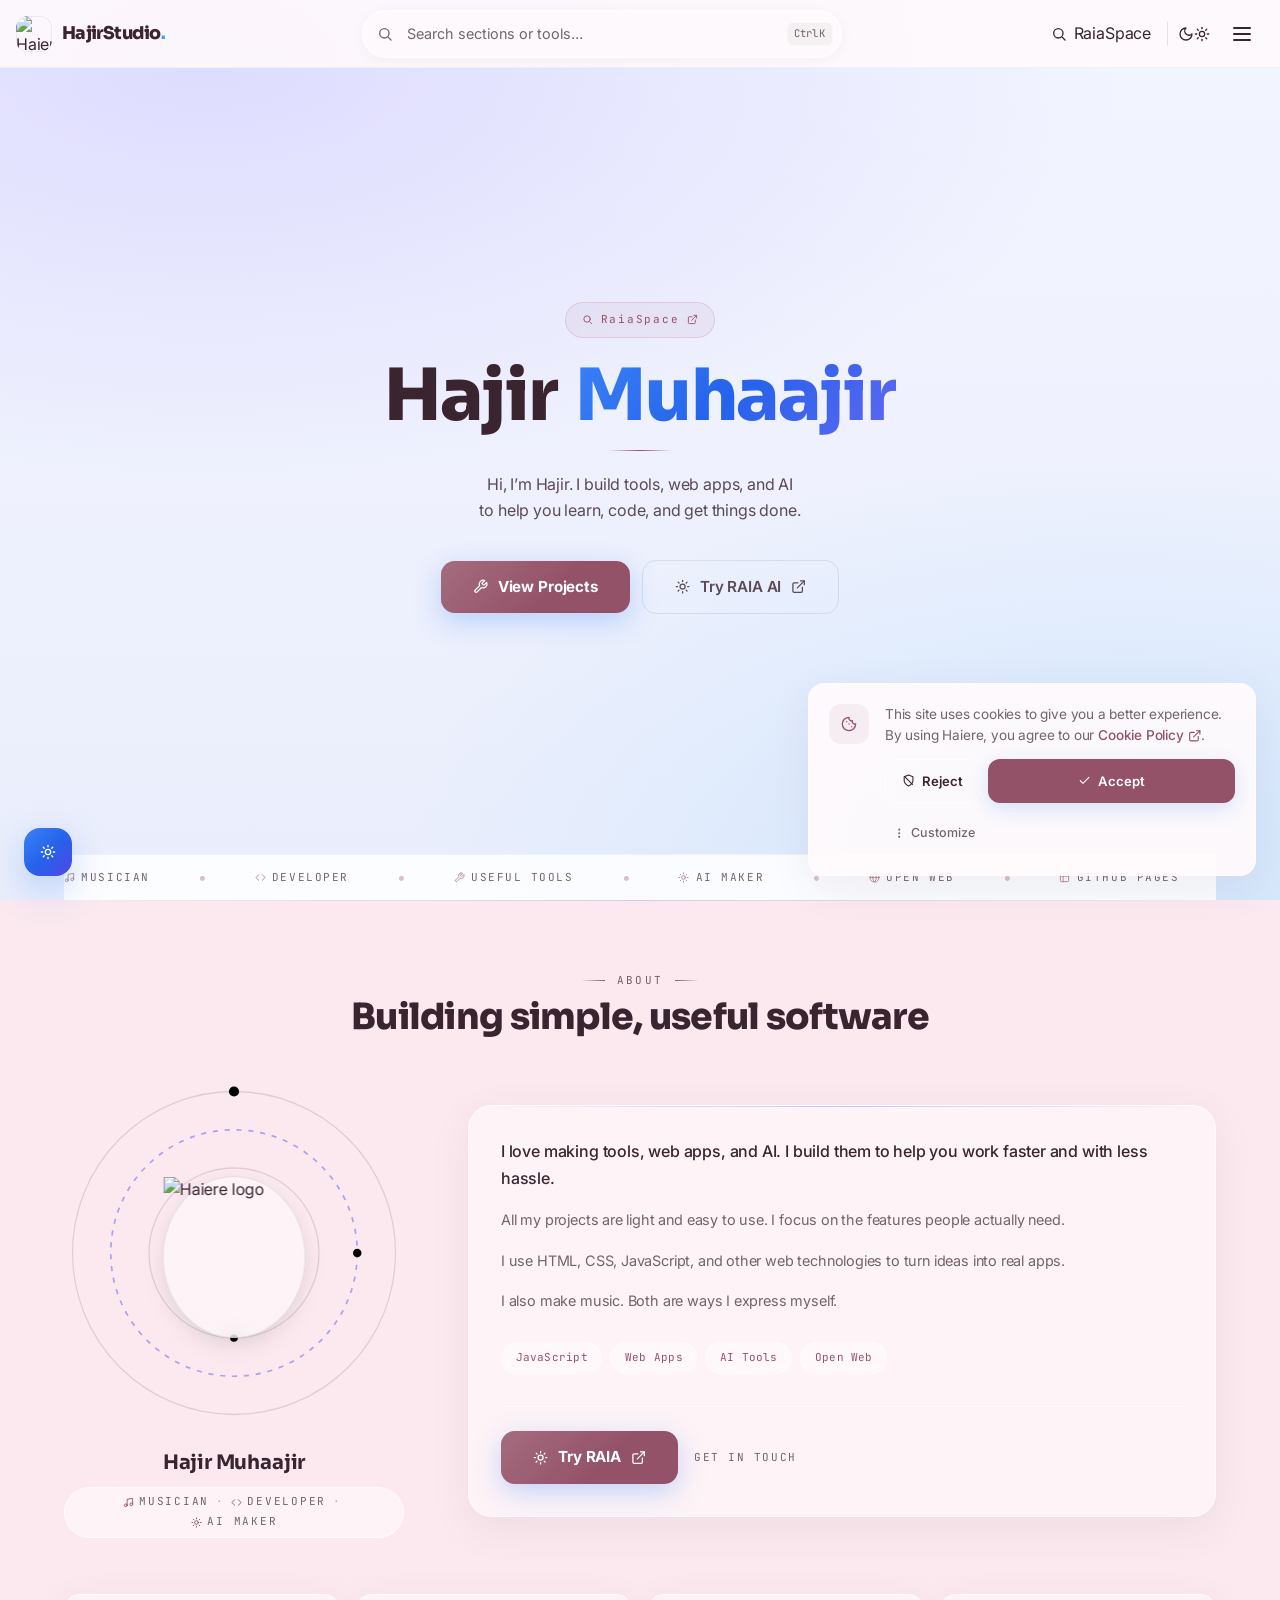
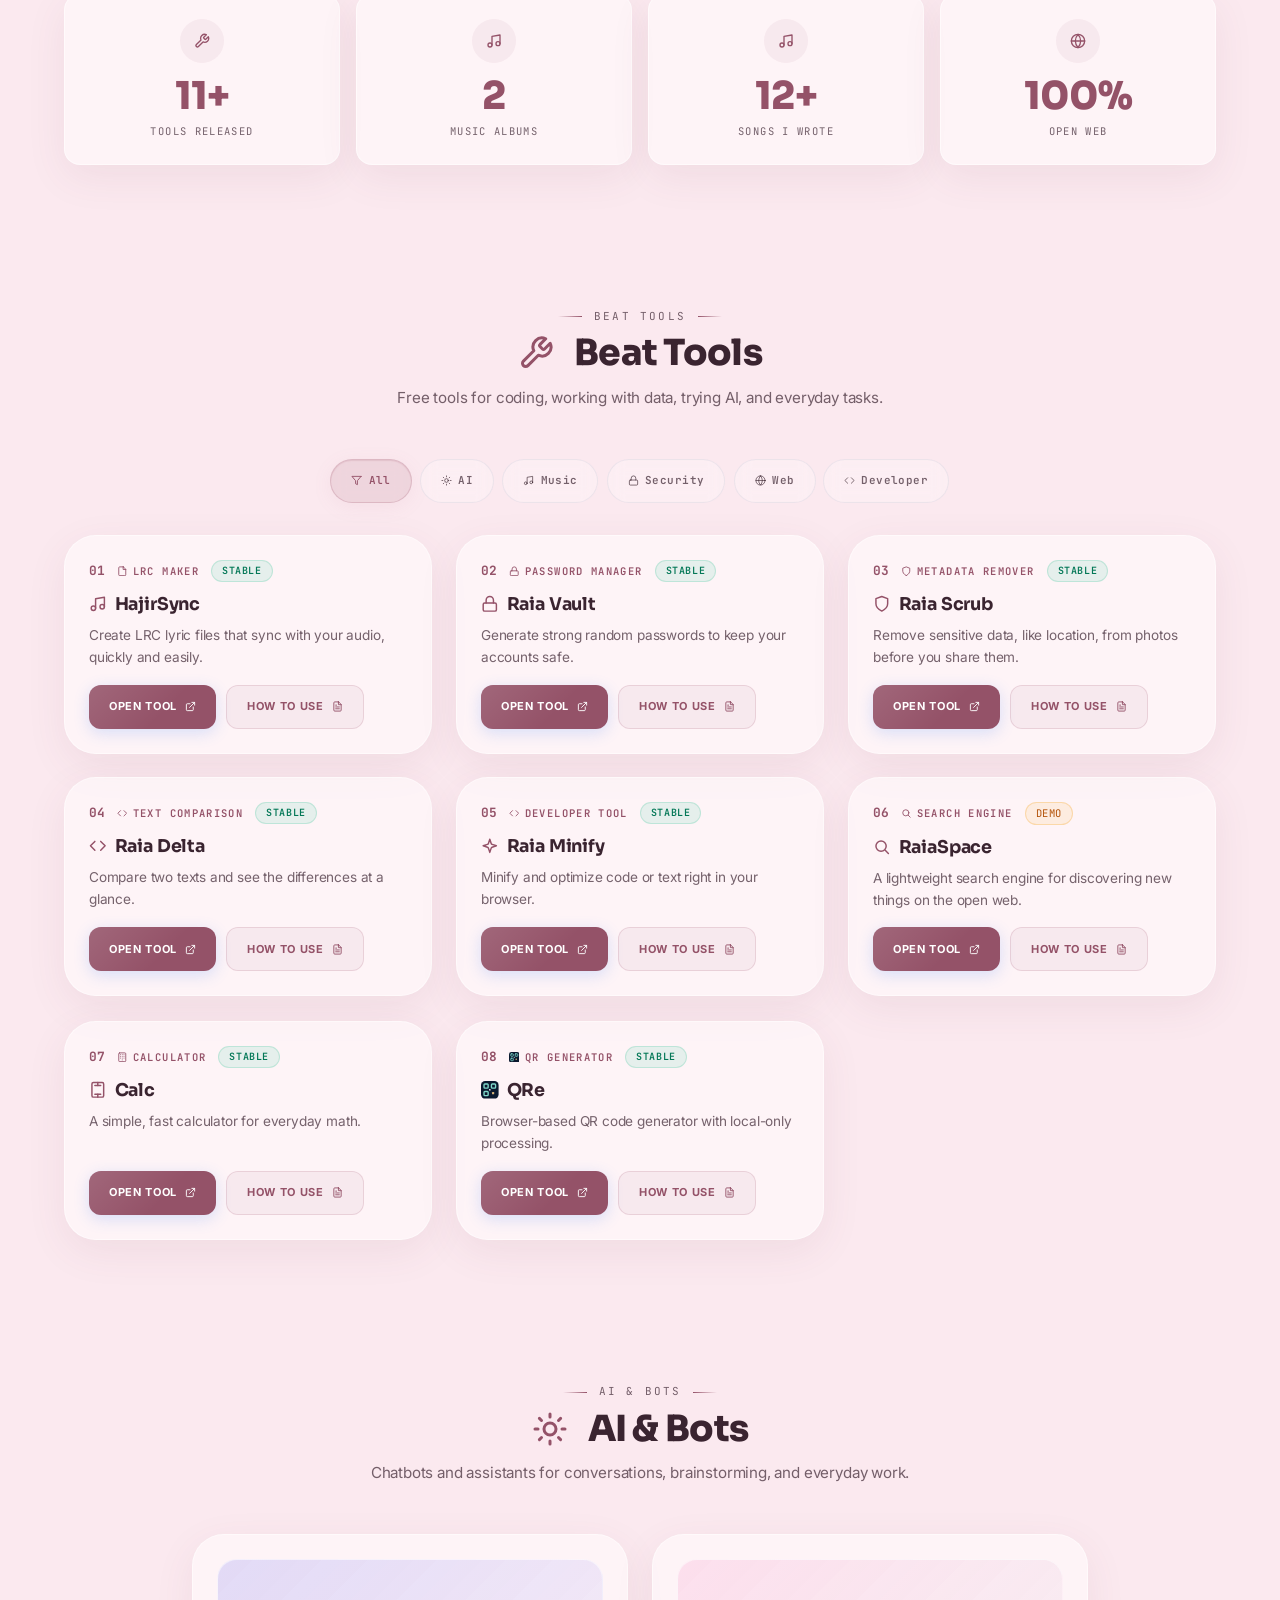
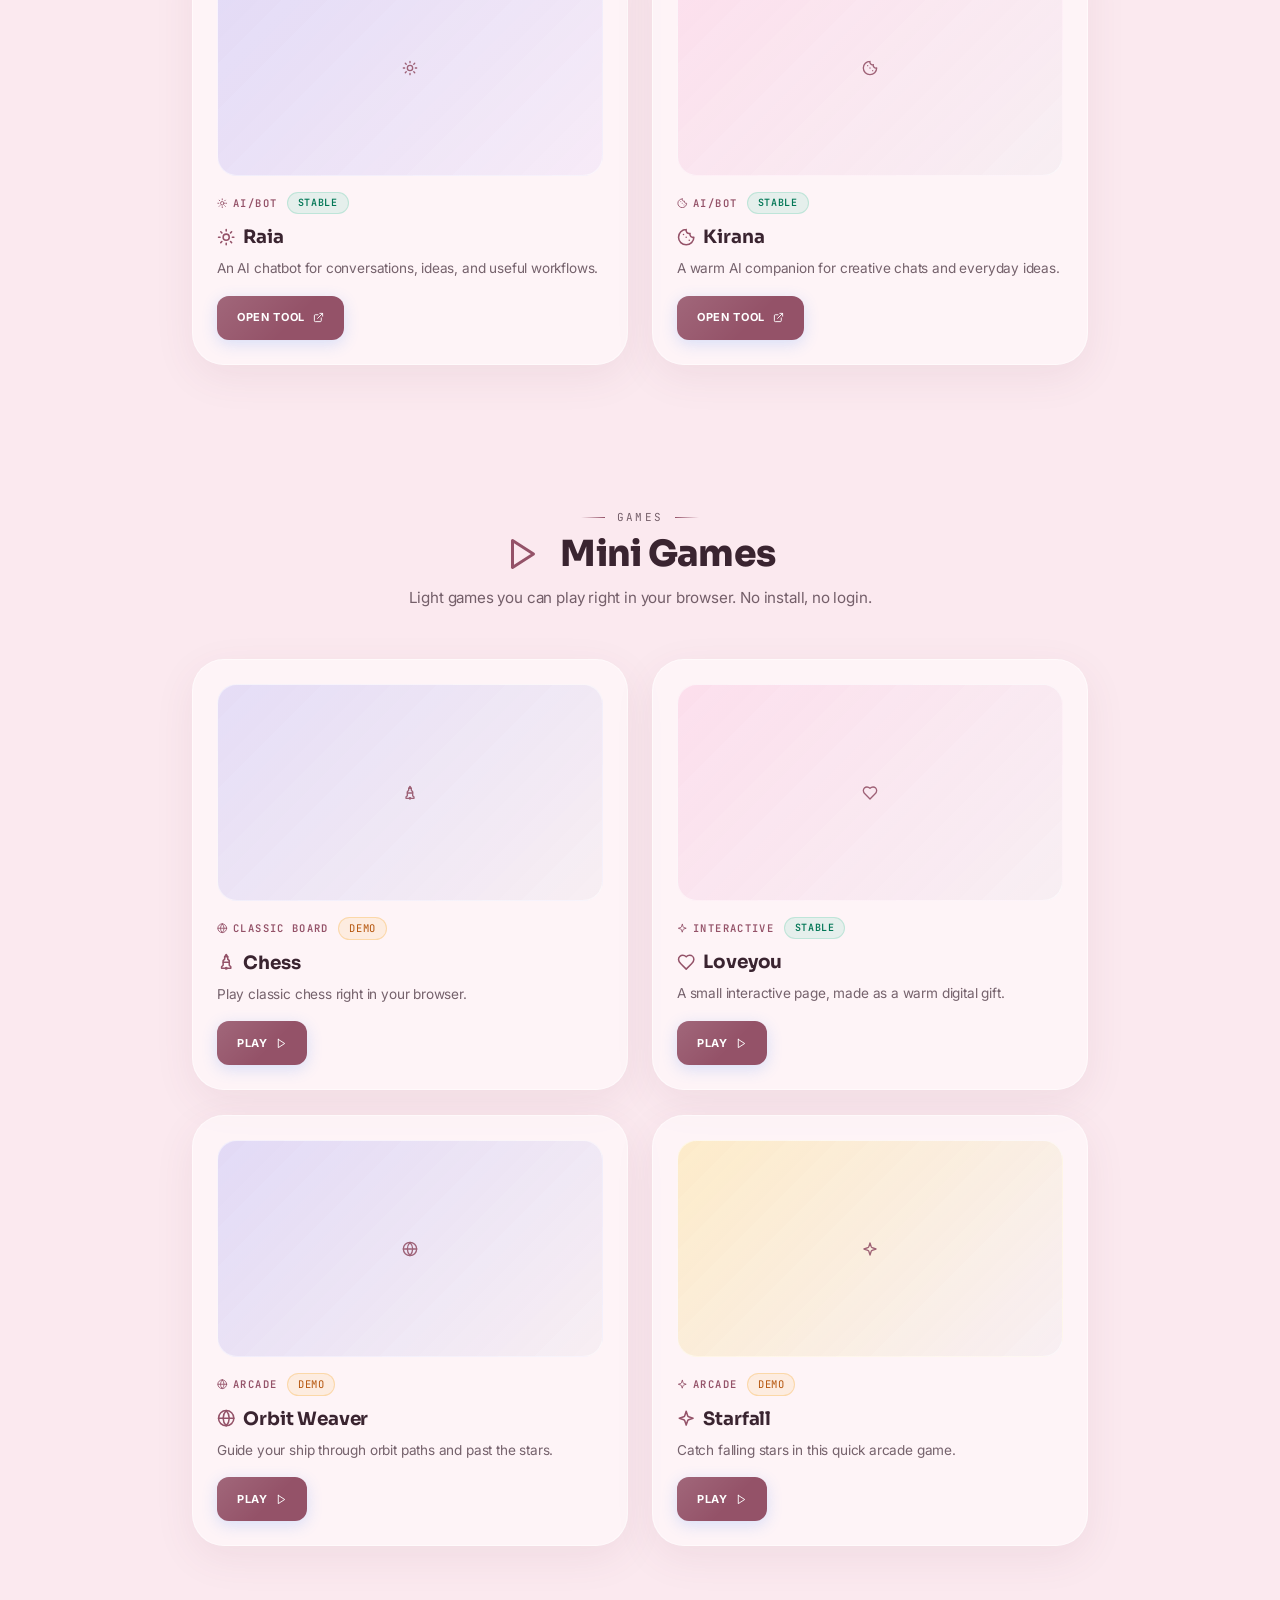
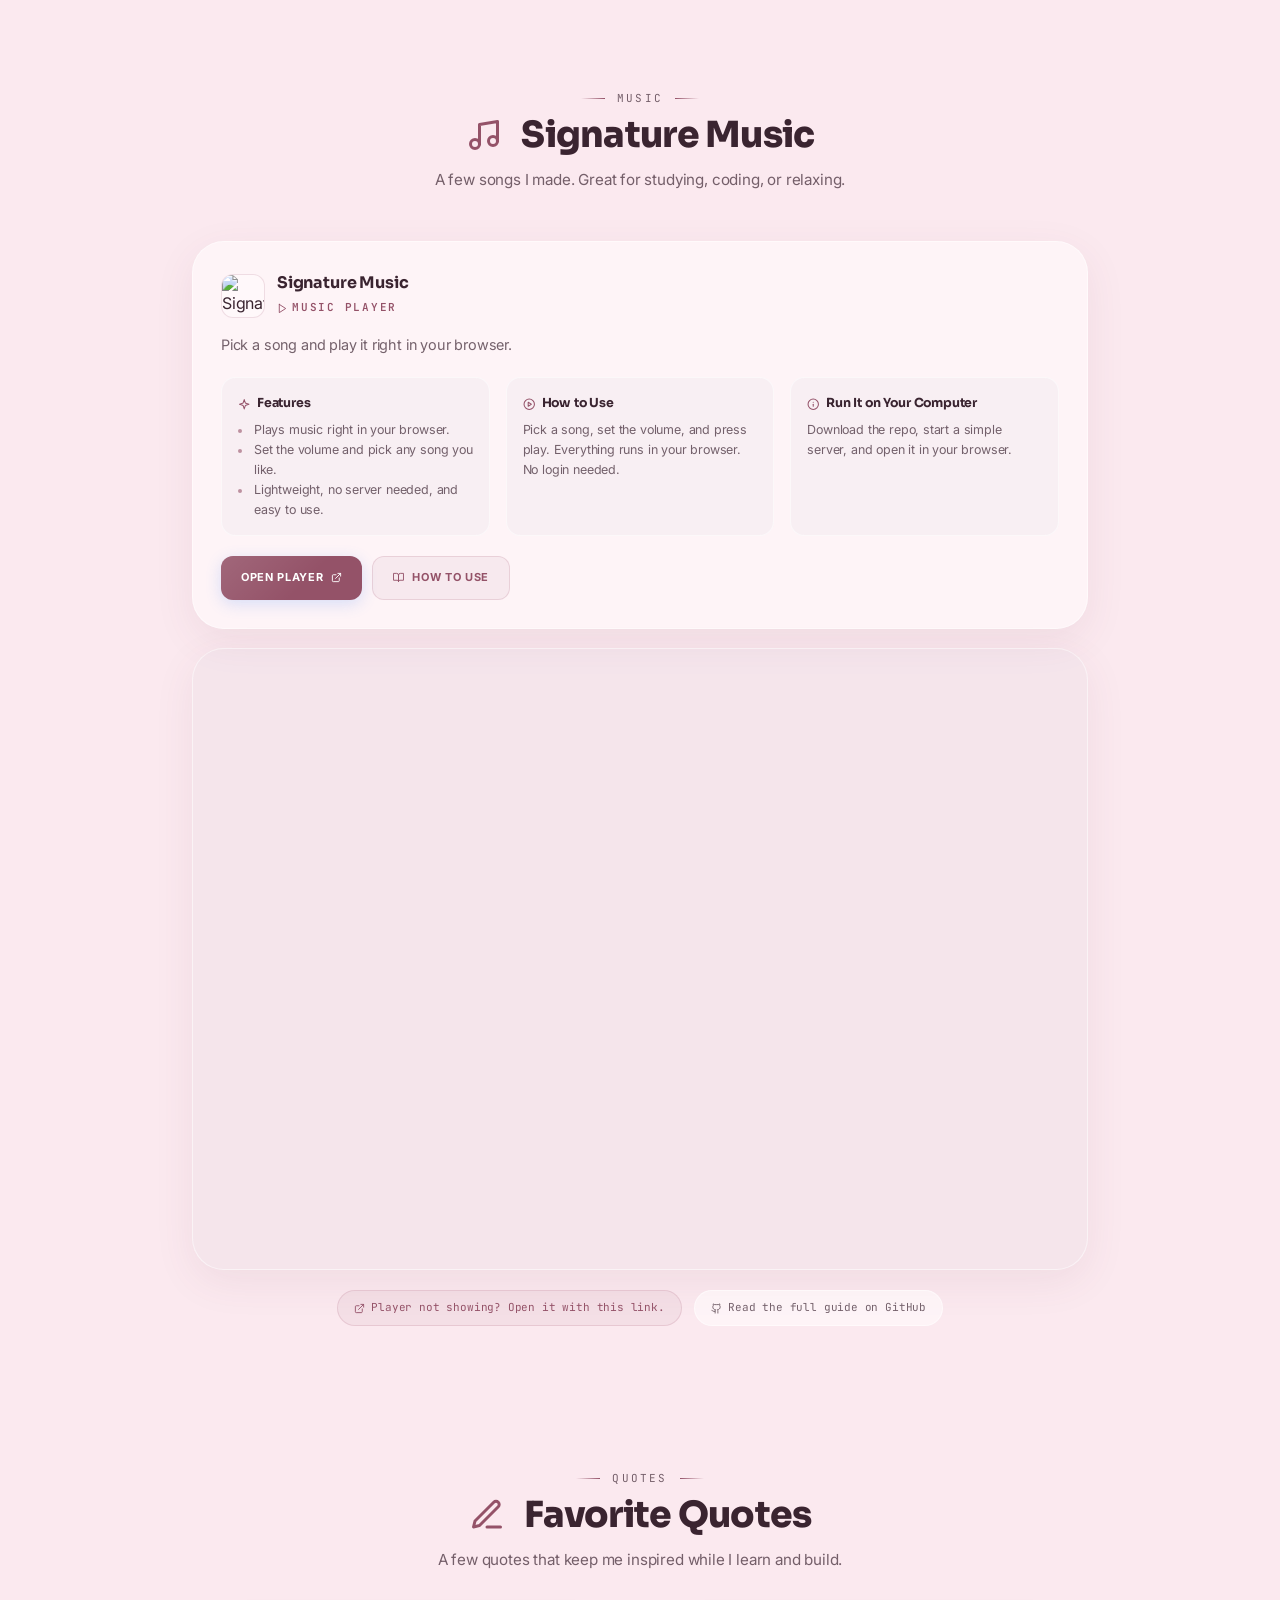
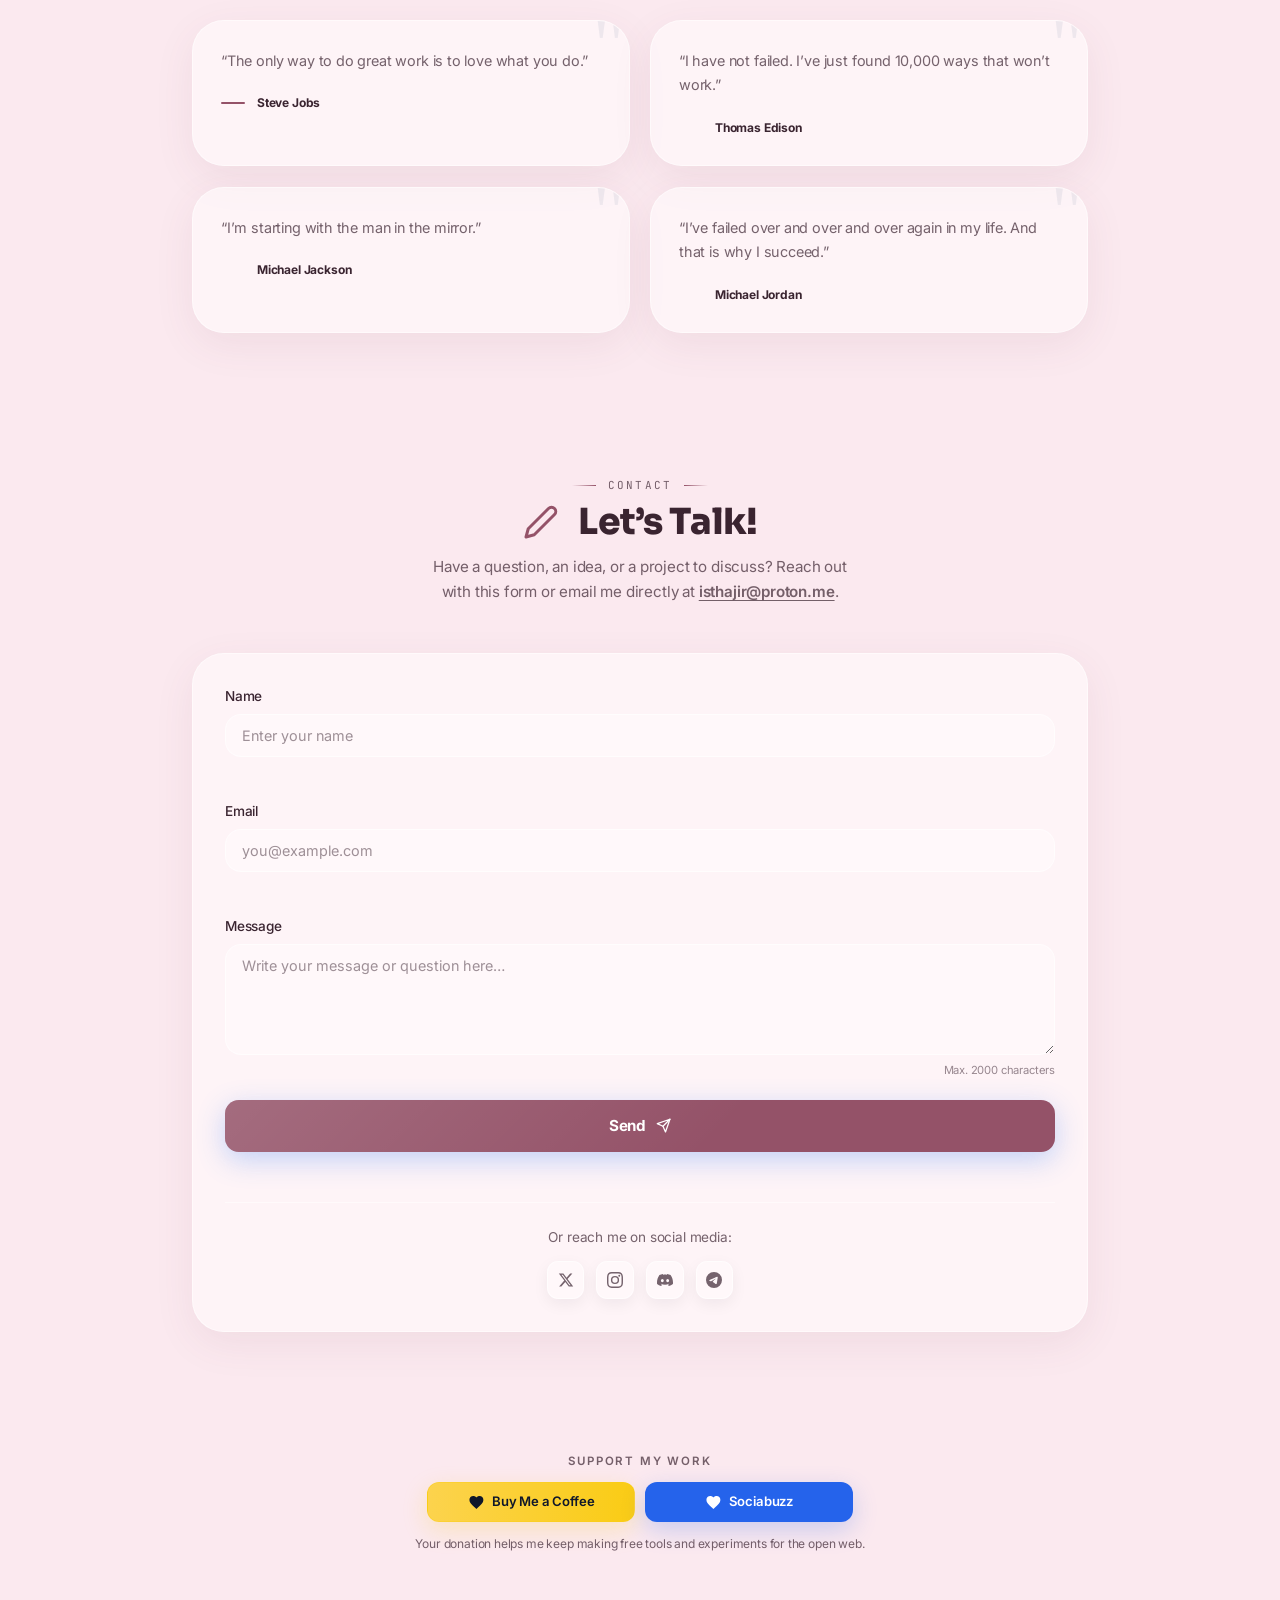
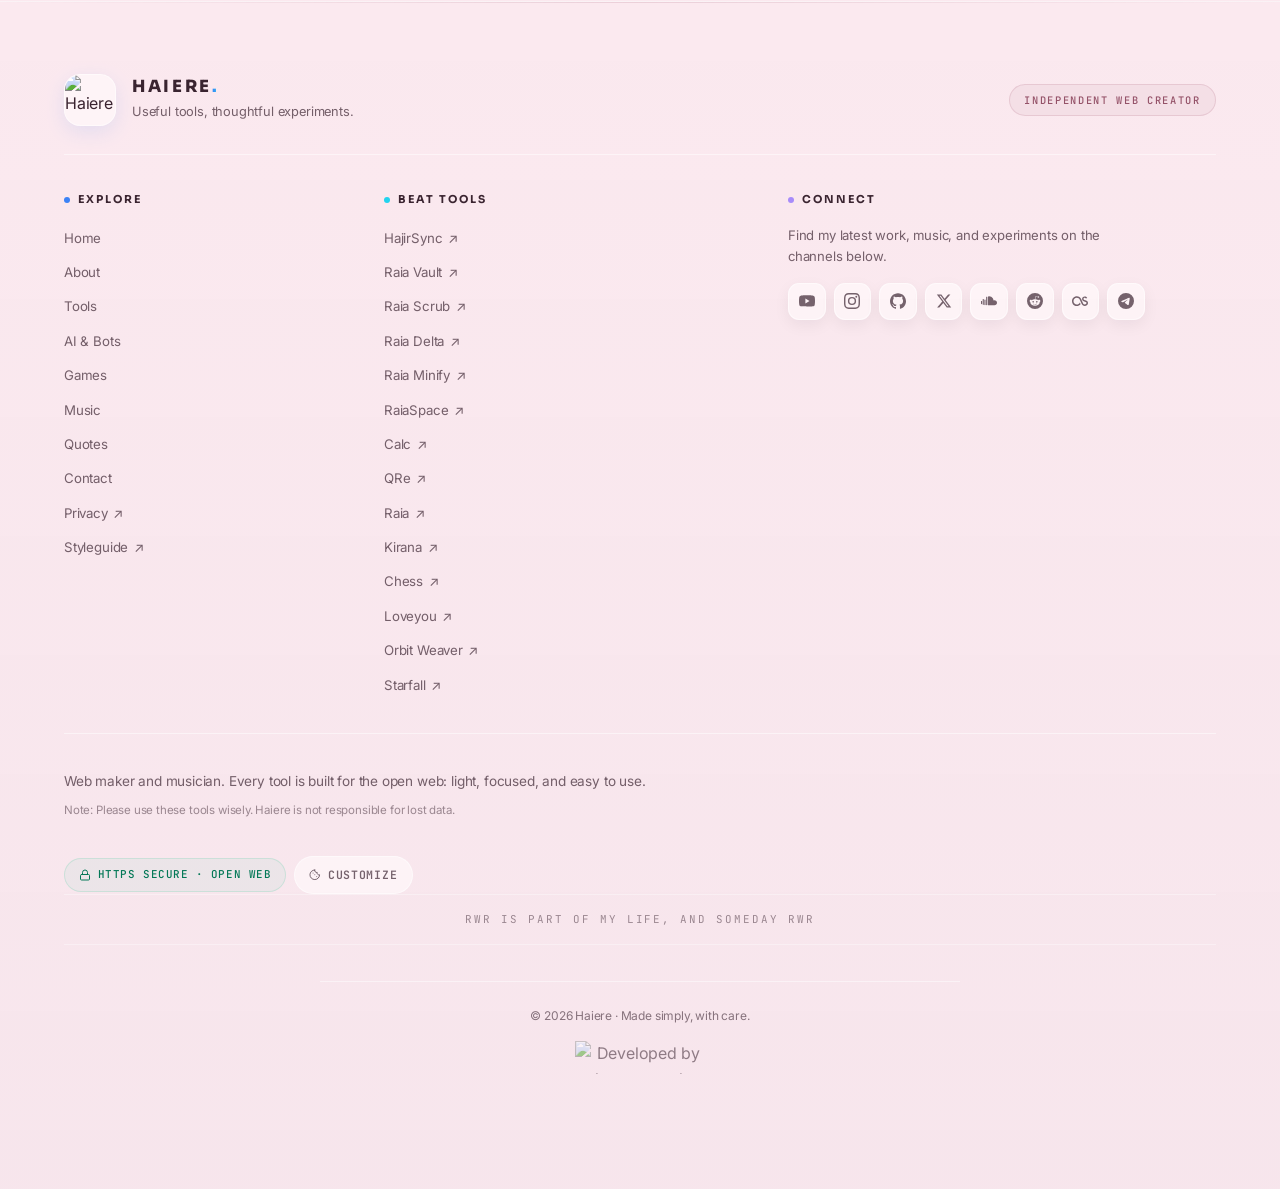
==== commit aaf2262f: "Fix the problem and makes new ones" ====
--- a/index.html
+++ b/index.html
@@ -1,4 +1,5 @@
 <!DOCTYPE html>
+<!-- Haiere · Nova v2026.11.13 (internal build label, not shown on the site). Licensed under the MIT License. See LICENSE. -->
 <html lang="en" class="dark">
 <head>
   <!-- ============ CHARSET & VIEWPORT (MUST BE FIRST) ============ -->
@@ -17,7 +18,7 @@
 </script>
 
   <!-- ============ PRIMARY SEO ============ -->
-  <title>Hajir Muhaajir — Web Maker, AI Builder &amp; Free Tools | Haiere</title>
+  <title>Hajir Muhaajir | Web Maker, AI Builder &amp; Free Tools | Haiere</title>
   <meta name="description" content="Hajir Muhaajir (Haiere) builds free web tools, open source projects, Raia AI &amp; Kirana chatbots, and Signature Music. Explore his work." />
   <meta name="author" content="Hajir Muhaajir" />
   <meta name="creator" content="Hajir Muhaajir" />
@@ -37,8 +38,8 @@
   <meta property="og:locale" content="en_US" />
   <meta property="og:locale:alternate" content="id_ID" />
   <meta property="og:url" content="https://hajir.is-a.dev/" />
-  <meta property="og:title" content="Hajir Muhaajir — Web Maker, AI Builder &amp; Free Tools | Haiere" />
-  <meta property="og:description" content="Free web tools, open source projects, Raia AI &amp; Kirana chatbots, and Signature Music — by Hajir Muhaajir." />
+  <meta property="og:title" content="Hajir Muhaajir | Web Maker, AI Builder &amp; Free Tools | Haiere" />
+  <meta property="og:description" content="Free web tools, open source projects, Raia AI &amp; Kirana chatbots, and Signature Music, by Hajir Muhaajir." />
   <meta property="og:image" content="https://i.postimg.cc/GmWt2wch/H-blue.webp" />
   <meta property="og:image:secure_url" content="https://i.postimg.cc/GmWt2wch/H-blue.webp" />
   <meta property="og:image:type" content="image/webp" />
@@ -51,7 +52,7 @@
 
   <!-- ============ TWITTER CARDS ============ -->
   <meta name="twitter:card" content="summary_large_image" />
-  <meta name="twitter:title" content="Hajir Muhaajir — Web Maker, AI Builder &amp; Free Tools | Haiere" />
+  <meta name="twitter:title" content="Hajir Muhaajir | Web Maker, AI Builder &amp; Free Tools | Haiere" />
   <meta name="twitter:description" content="Free web tools, open source projects, AI chatbots, and music by Hajir Muhaajir." />
   <meta name="twitter:image" content="https://i.postimg.cc/GmWt2wch/H-blue.webp" />
   <meta name="twitter:image:alt" content="Blue letter H logo of Haiere, the personal studio of Hajir Muhaajir" />
@@ -142,7 +143,7 @@
         "url": "https://hajir.is-a.dev/",
         "name": "Haiere",
         "alternateName": "Hajir Muhaajir",
-        "description": "Portfolio of Hajir Muhaajir — free web tools, open source projects, AI chatbots, and digital music.",
+        "description": "Portfolio of Hajir Muhaajir: free web tools, open source projects, AI chatbots, and digital music.",
         "inLanguage": ["en-US", "id-ID"],
         "publisher": { "@id": "https://hajir.is-a.dev/#person" },
         "potentialAction": {
@@ -217,7 +218,7 @@
             "name": "What is Haiere?",
             "acceptedAnswer": {
               "@type": "Answer",
-              "text": "Haiere is the personal studio of Hajir Muhaajir — a collection of free web tools, open source projects, AI chatbots, and music, built for the open web."
+              "text": "Haiere is the personal studio of Hajir Muhaajir, a collection of free web tools, open source projects, AI chatbots, and music, built for the open web."
             }
           },
           {
@@ -249,7 +250,7 @@
             "name": "How does Signature Music work?",
             "acceptedAnswer": {
               "@type": "Answer",
-              "text": "Signature Music is a lightweight in-browser music player — pick a song from the list, set the volume, and hit play. No login or backend is required."
+              "text": "Signature Music is a lightweight in-browser music player. Pick a song from the list, set the volume, and hit play. No login or backend is required."
             }
           }
         ]
@@ -893,7 +894,7 @@
             I love making tools, web apps, and AI. They help you work faster and easier.
           </p>
           <p data-i18n="about_p2">
-            All my projects are light and easy to use — focused on doing a few things well.
+            All my projects are light and easy to use, focused on doing a few things well.
           </p>
           <p data-i18n="about_p3">
             I use HTML, CSS, JavaScript, and other web tech. Together they turn ideas into real apps.
@@ -1545,7 +1546,7 @@
 
     <div class="footer-info">
       <p class="footer-about" data-i18n="footer_about">
-        Web maker and musician. All tools are built on the open web — light, focused, and easy to use.
+        Web maker and musician. All tools are built on the open web: light, focused, and easy to use.
       </p>
       <p class="footer-disclaimer" data-i18n="footer_disclaimer">
         Note: use these tools wisely. Haiere is not responsible for lost data.
@@ -1761,6 +1762,8 @@
 
 <!-- ============ SCRIPTS ============ -->
 <script src="https://cdn.jsdelivr.net/npm/marked/marked.min.js"></script>
+<script src="https://cdnjs.cloudflare.com/ajax/libs/gsap/3.12.5/gsap.min.js"></script>
+<script src="https://cdnjs.cloudflare.com/ajax/libs/gsap/3.12.5/ScrollTrigger.min.js"></script>
 <script src="icons.js"></script>
 <script src="i18n.js"></script>
 <script src="script.js"></script>
--- a/style.css
+++ b/style.css
@@ -1,5 +1,6 @@
 /* ============================================================
-   style.css — Haiere 
+   style.css — Haiere
+   Licensed under the MIT License. See LICENSE.
    Modern, minimal, branded. English-first, dark-first with full
    light parity.
 
@@ -2707,3 +2708,86 @@
 }
 /* Touch target floor: these two sat at 38–41px on mobile */
 .cookie-btn, .lang-btn { min-height: 44px; }
+
+/* ============================================================
+   UI STATES & TOUCH TARGETS
+   Added in the UI pass. Uses existing tokens only, so light and
+   dark themes keep their current palette.
+
+   States covered: default, hover, focus-visible, active,
+   disabled, loading, empty, error, success.
+   ============================================================ */
+
+/* Disabled: shared for any control that supports it */
+button:disabled,
+input:disabled,
+textarea:disabled,
+select:disabled,
+[aria-disabled="true"] {
+  opacity: 0.5;
+  cursor: not-allowed;
+  pointer-events: none;
+  box-shadow: none;
+  transform: none !important;
+}
+
+/* Loading: a busy region keeps its layout and stops input */
+[aria-busy="true"],
+.is-loading {
+  cursor: progress;
+  pointer-events: none;
+}
+.is-loading .btn-primary,
+.is-loading .btn-secondary,
+.is-loading .tool-open-btn,
+.is-loading .tool-docs-btn {
+  opacity: 0.75;
+}
+
+/* Status messages: empty, error, success, loading */
+.state-message {
+  display: flex;
+  align-items: flex-start;
+  gap: 0.5rem;
+  margin-top: 0.75rem;
+  font-size: var(--fs-small);
+  line-height: 1.5;
+  color: var(--text-soft);
+}
+.state-message--error   { color: var(--err); }
+.state-message--success { color: var(--ok); }
+.state-message--empty   { justify-content: center; text-align: center; }
+.state-message svg { flex-shrink: 0; margin-top: 0.15em; }
+
+/* Form status line, used alongside the existing #form-status */
+#form-status[data-state="error"]   { color: var(--err); }
+#form-status[data-state="success"] { color: var(--ok); }
+
+/* Error text next to a field. Colour is not the only cue: the
+   message itself is text, so it stays readable without colour. */
+.field-error {
+  display: block;
+  margin-top: 0.35rem;
+  font-size: var(--fs-micro);
+  color: var(--err);
+}
+
+/* Touch target floor for small icon buttons (WCAG 2.5.5 / 44px) */
+.header-search-clear {
+  min-width: 44px;
+  min-height: 44px;
+  right: 0.1rem;
+}
+.header-search-hint { min-height: 24px; }
+
+/* Keyboard focus stays visible on every interactive element */
+a:focus-visible,
+button:focus-visible,
+input:focus-visible,
+textarea:focus-visible,
+select:focus-visible,
+summary:focus-visible,
+[tabindex]:focus-visible {
+  outline: 3px solid var(--accent);
+  outline-offset: 3px;
+}
